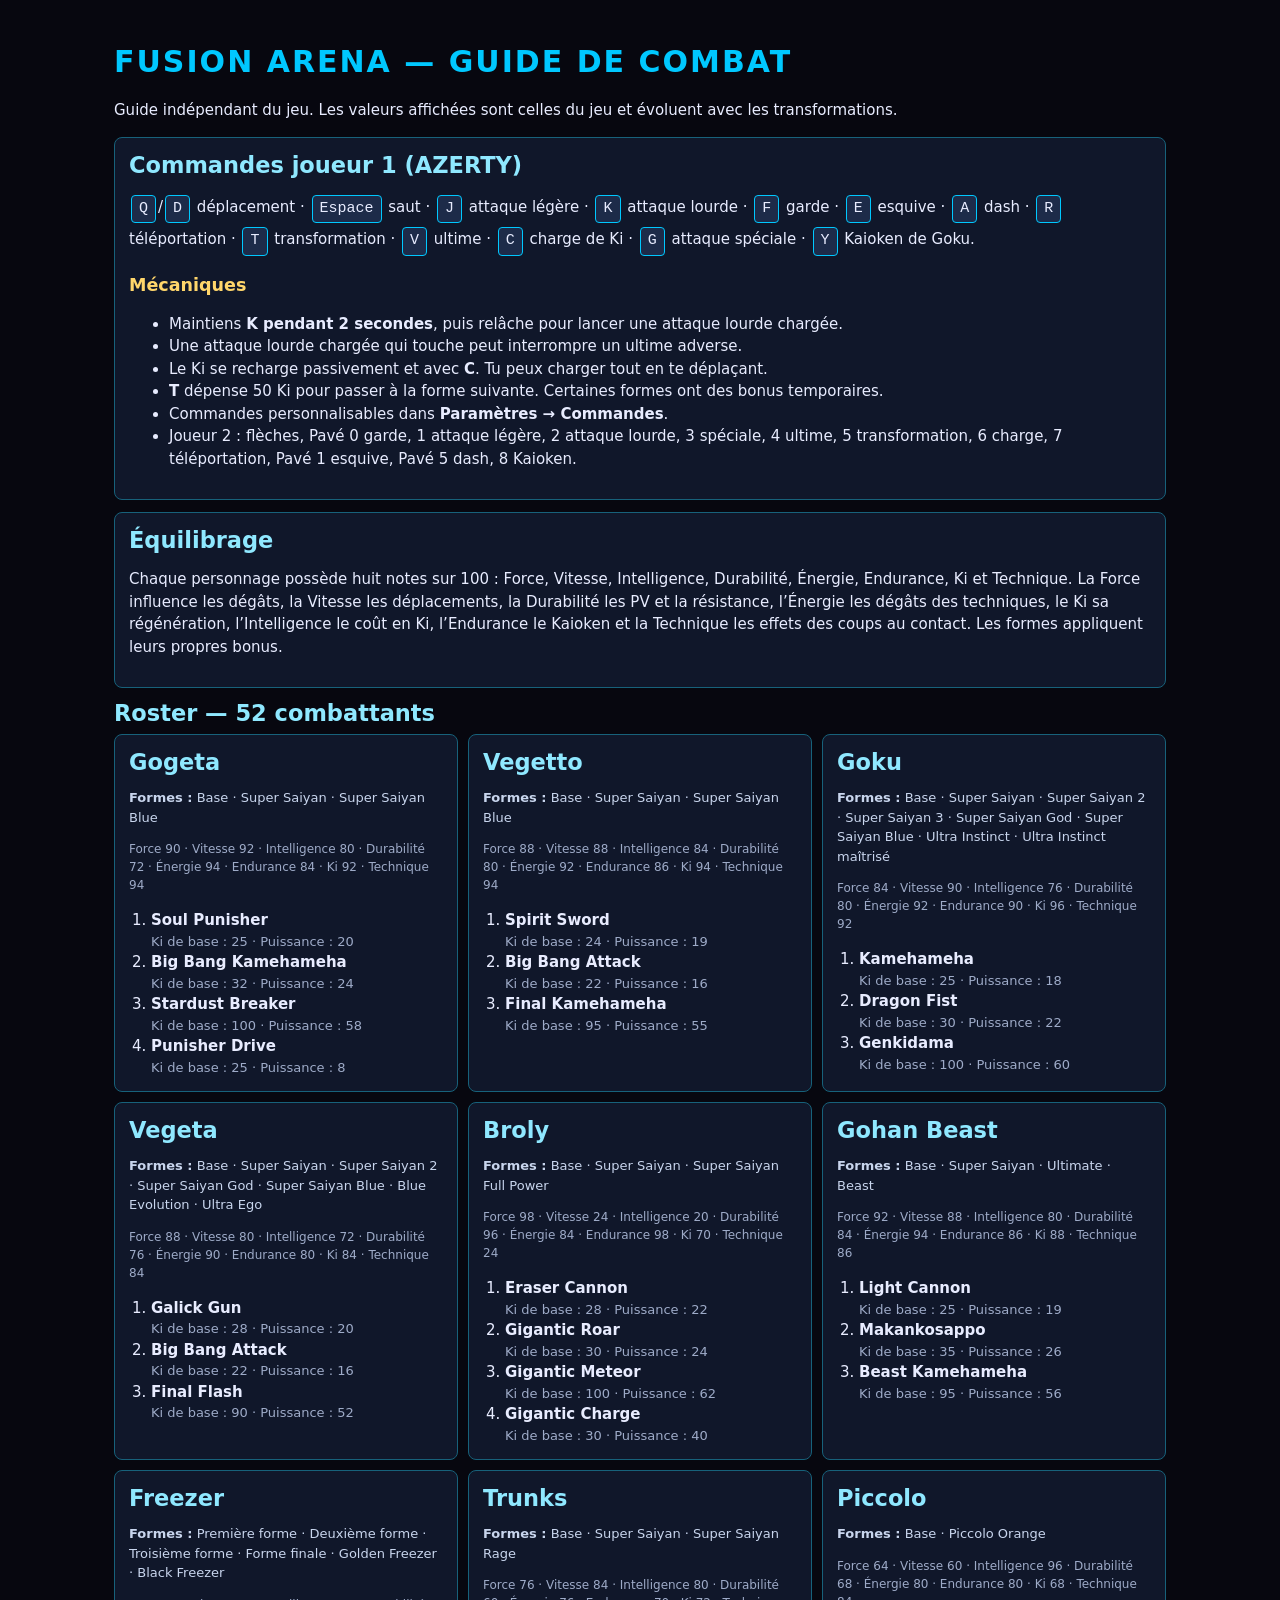
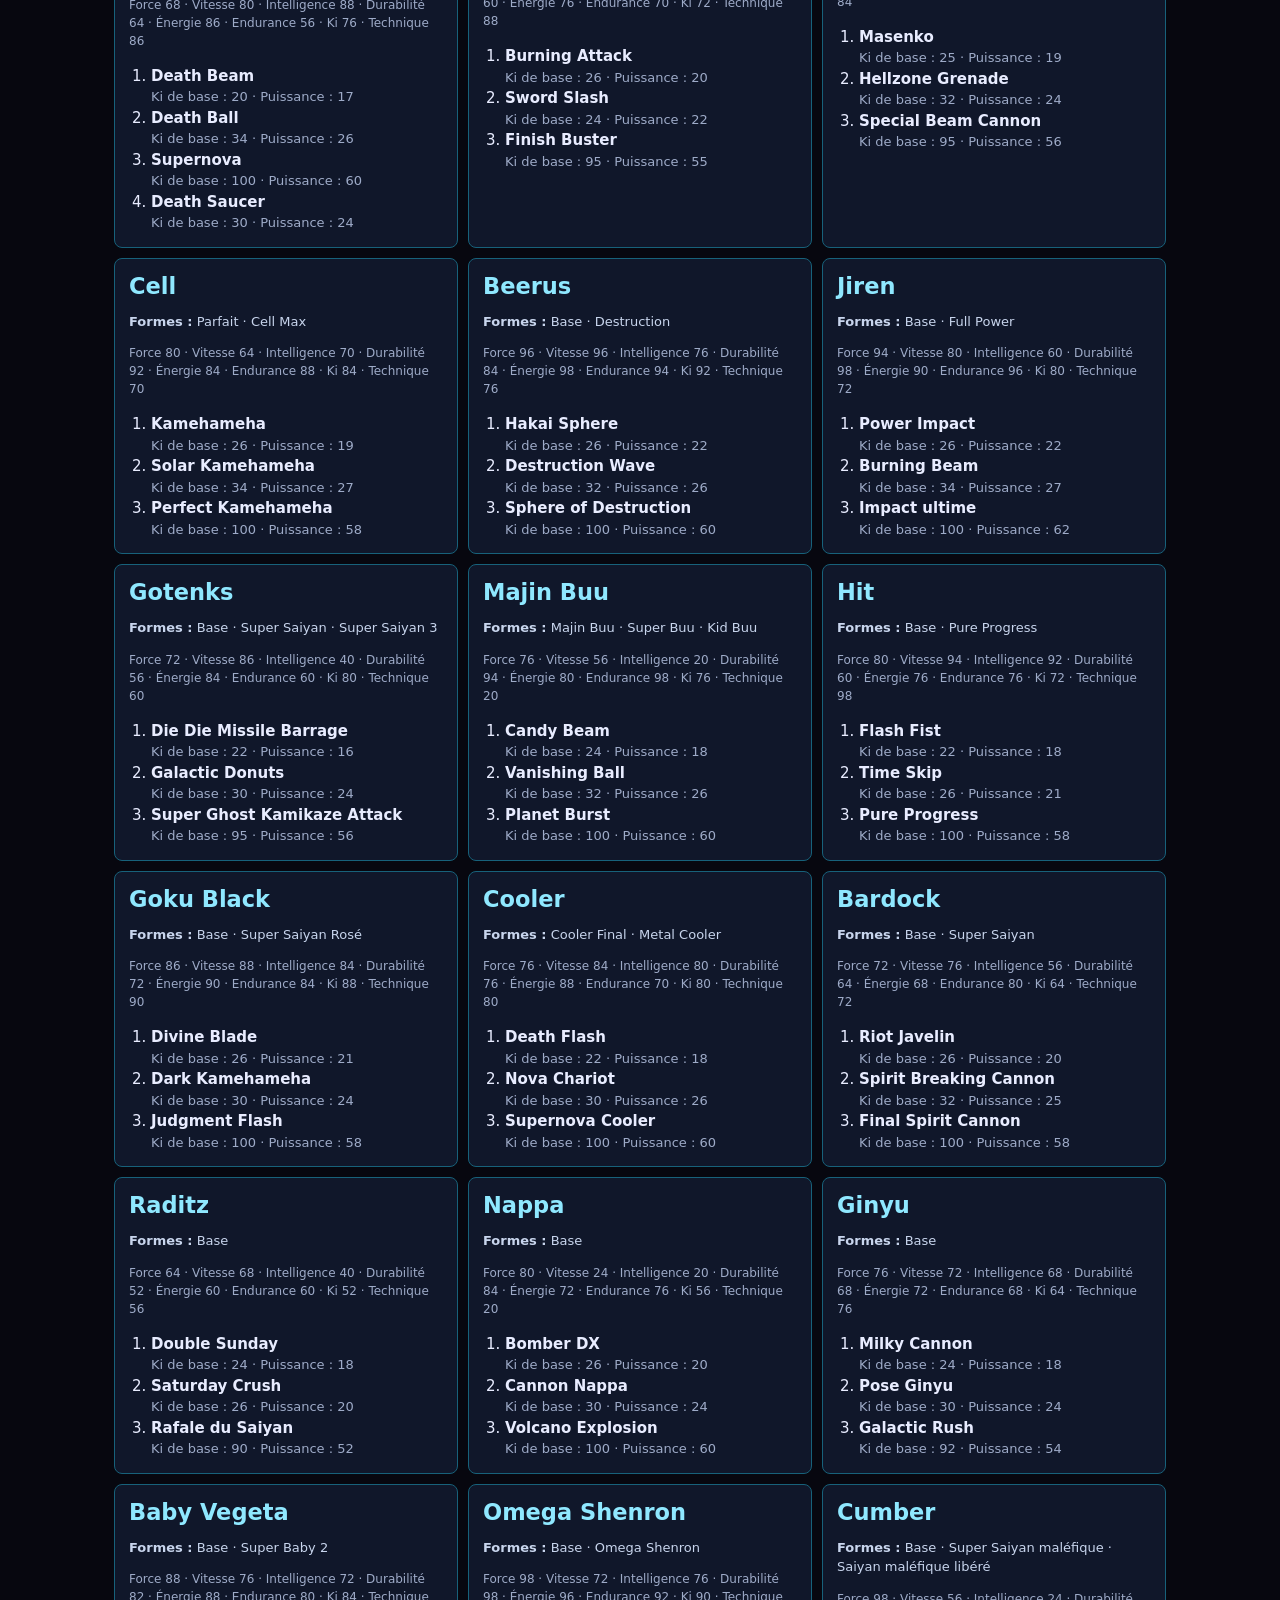
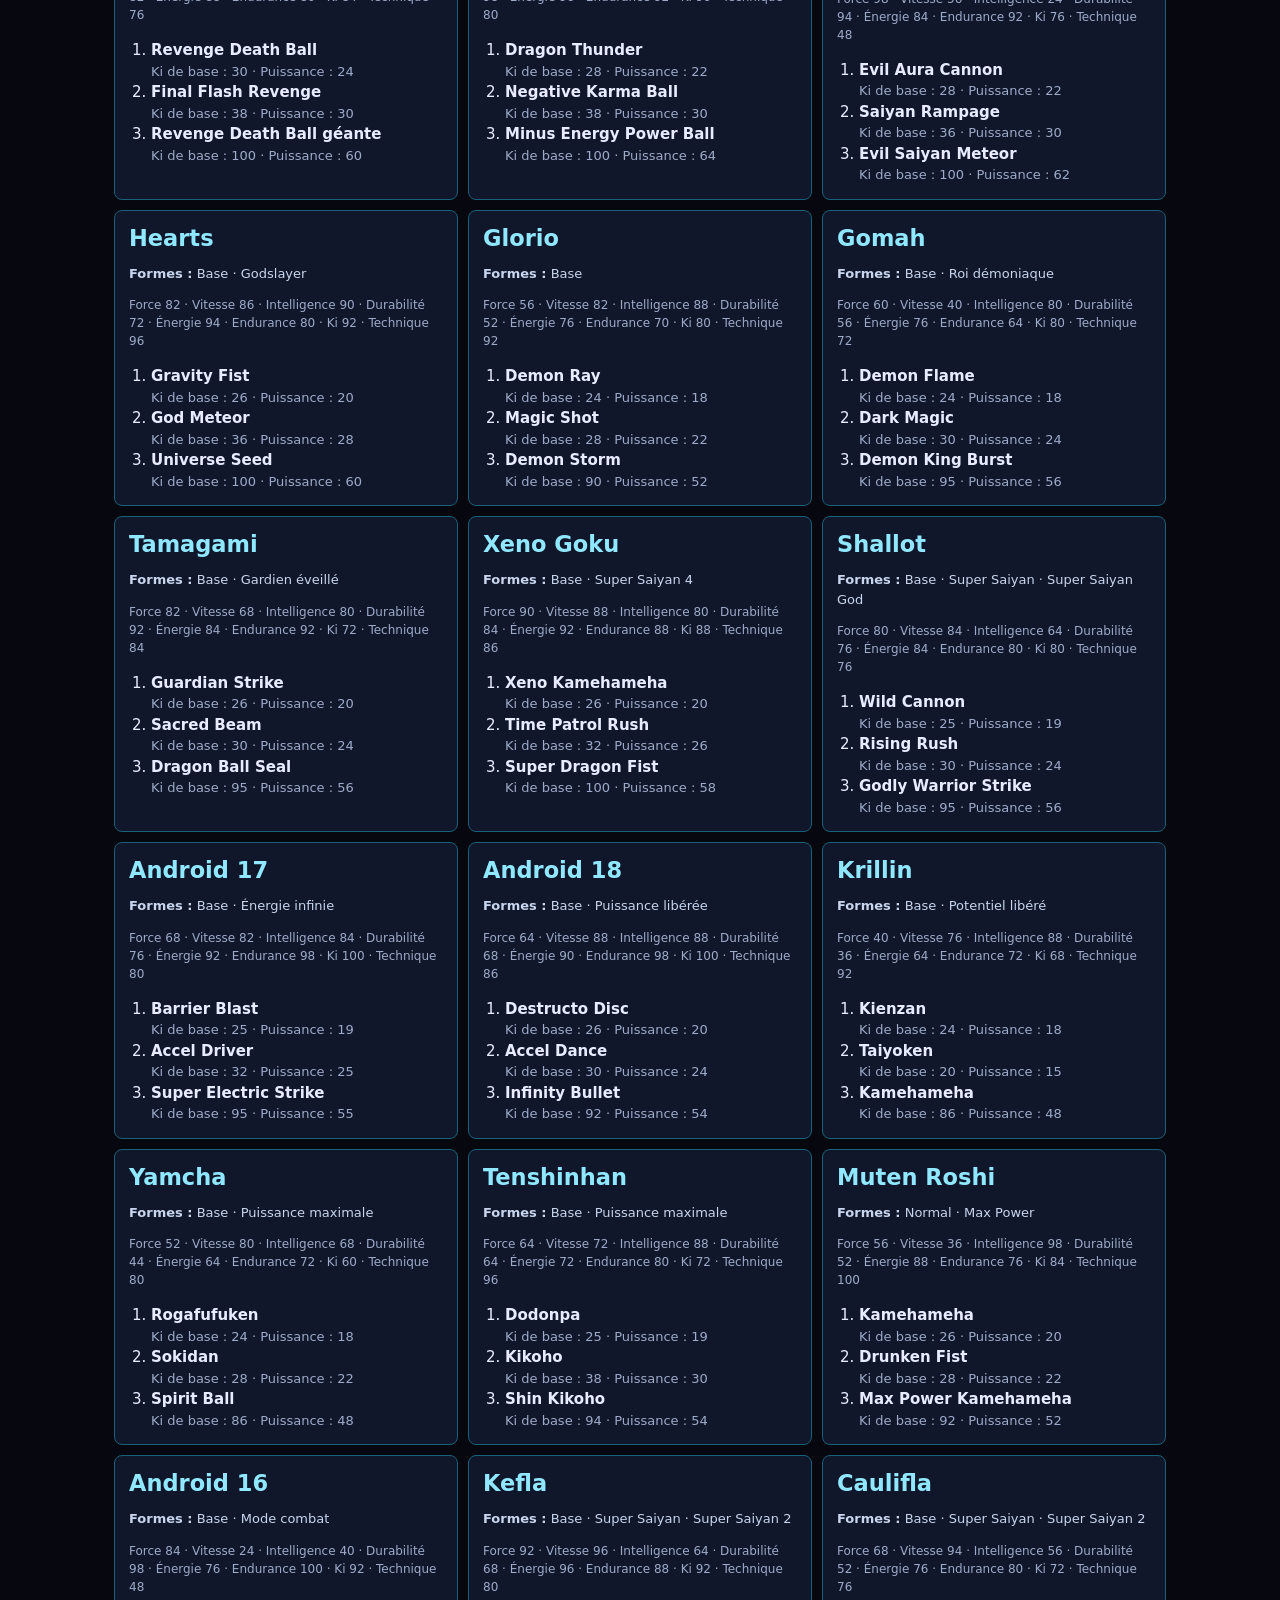
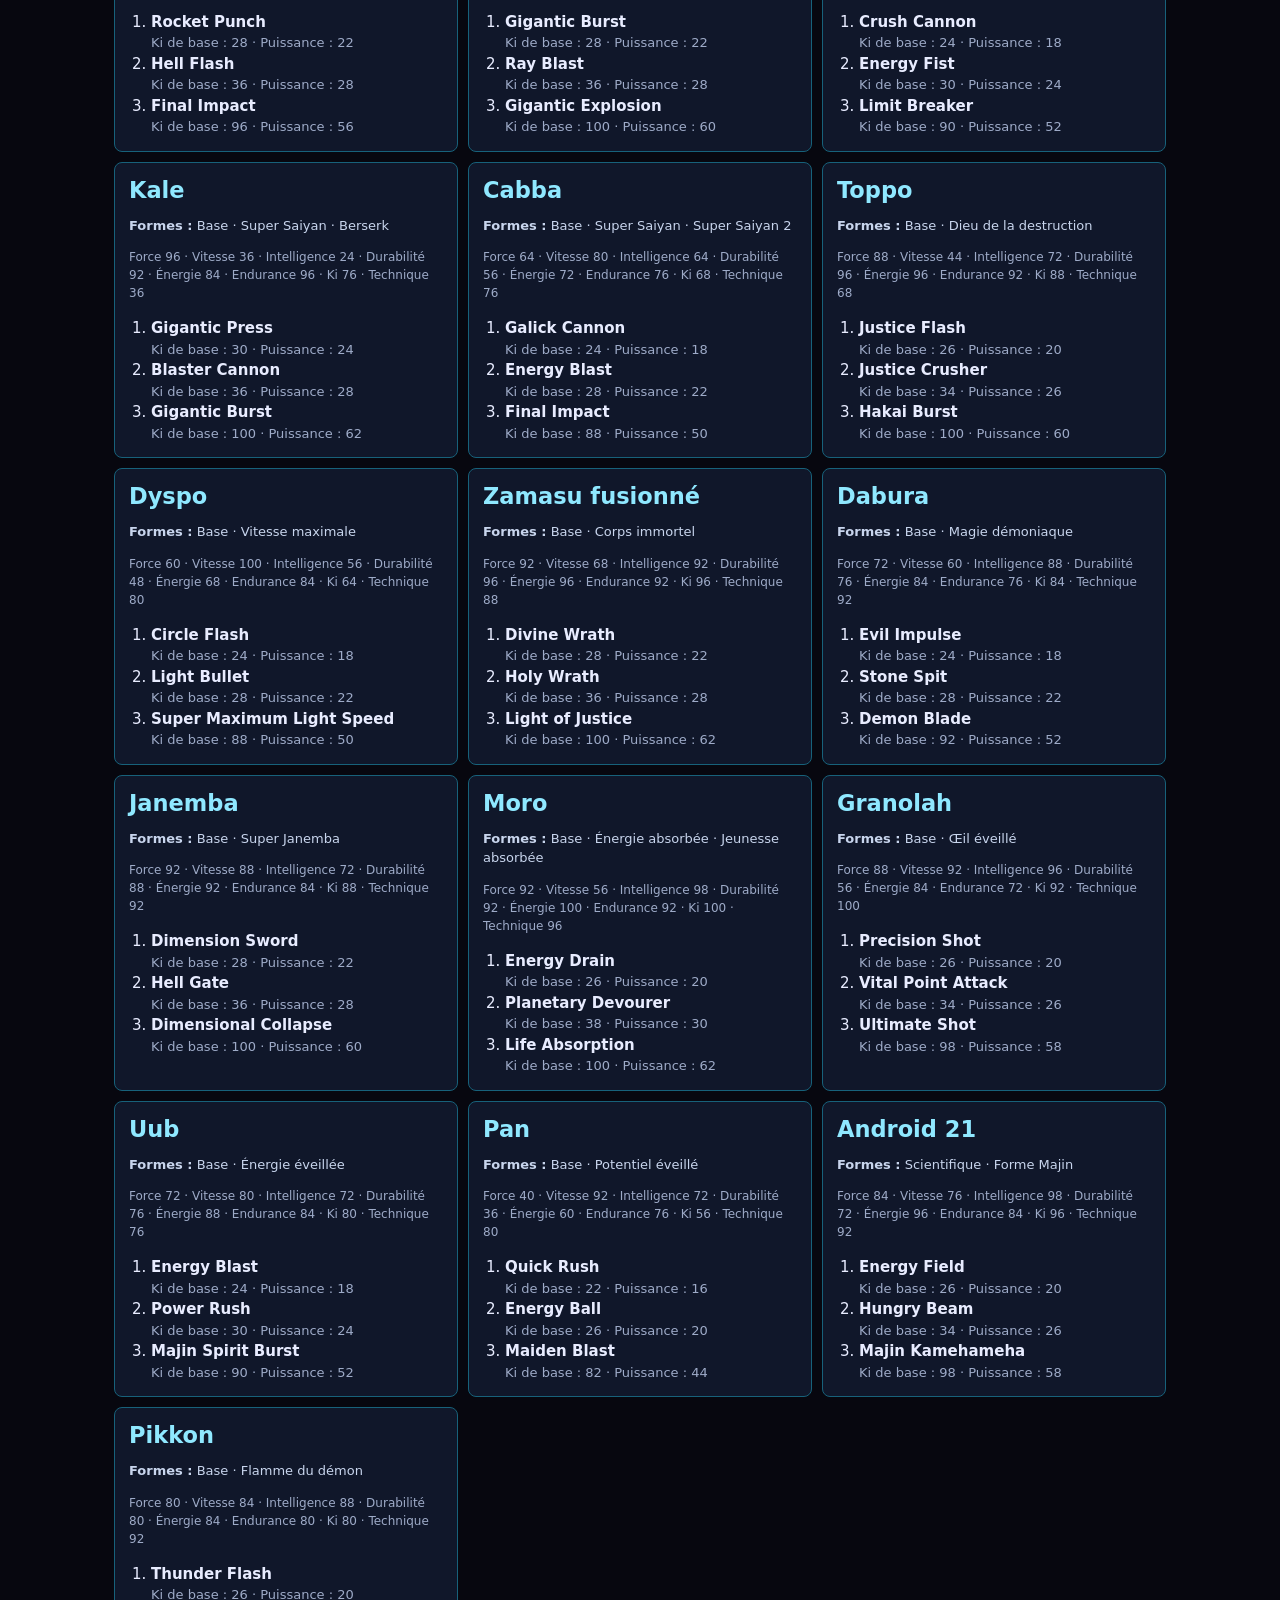
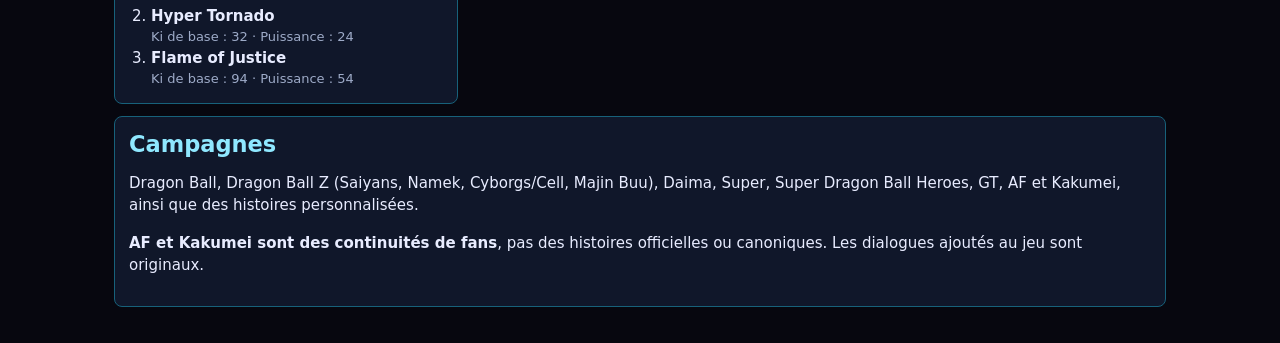
==== guide.html @ 97d4c200 "Add files via upload" ====
<!doctype html><html lang="fr"><head><meta charset="utf-8"><meta name="viewport" content="width=device-width,initial-scale=1"><title>Fusion Arena — Guide</title><style>*{box-sizing:border-box}body{margin:0;background:#07070f;color:#e8ecff;font:15px system-ui,sans-serif}main{max-width:1100px;margin:auto;padding:24px}h1{color:#00c8ff;letter-spacing:2px}h2{color:#8fe8ff;margin:0 0 8px}h3{color:#ffd66b}p,li{line-height:1.5}section,.card,article{border:1px solid #17617a;background:#10172a;border-radius:8px;padding:14px;margin:12px 0}.grid{display:grid;grid-template-columns:repeat(auto-fit,minmax(260px,1fr));gap:10px}article{margin:0}article ol{padding-left:22px;margin-bottom:0}article li span{display:block;color:#9eabc8;font-size:13px}.forms{color:#c8d5ed;font-size:13px}kbd{display:inline-block;background:#1d2b49;border:1px solid #00c8ff;border-radius:4px;padding:2px 7px;margin:2px}small{color:#9eabc8}.stats{font-size:12px;color:#9eabc8;margin:8px 0}</style></head><body><main><h1>FUSION ARENA — GUIDE DE COMBAT</h1><p>Guide indépendant du jeu. Les valeurs affichées sont celles du jeu et évoluent avec les transformations.</p><section><h2>Commandes joueur 1 (AZERTY)</h2><p><kbd>Q</kbd>/<kbd>D</kbd> déplacement · <kbd>Espace</kbd> saut · <kbd>J</kbd> attaque légère · <kbd>K</kbd> attaque lourde · <kbd>F</kbd> garde · <kbd>E</kbd> esquive · <kbd>A</kbd> dash · <kbd>R</kbd> téléportation · <kbd>T</kbd> transformation · <kbd>V</kbd> ultime · <kbd>C</kbd> charge de Ki · <kbd>G</kbd> attaque spéciale · <kbd>Y</kbd> Kaioken de Goku.</p><h3>Mécaniques</h3><ul><li>Maintiens <b>K pendant 2 secondes</b>, puis relâche pour lancer une attaque lourde chargée.</li><li>Une attaque lourde chargée qui touche peut interrompre un ultime adverse.</li><li>Le Ki se recharge passivement et avec <b>C</b>. Tu peux charger tout en te déplaçant.</li><li><b>T</b> dépense 50 Ki pour passer à la forme suivante. Certaines formes ont des bonus temporaires.</li><li>Commandes personnalisables dans <b>Paramètres → Commandes</b>.</li><li>Joueur 2 : flèches, Pavé 0 garde, 1 attaque légère, 2 attaque lourde, 3 spéciale, 4 ultime, 5 transformation, 6 charge, 7 téléportation, Pavé 1 esquive, Pavé 5 dash, 8 Kaioken.</li></ul></section><section><h2>Équilibrage</h2><p>Chaque personnage possède huit notes sur 100 : Force, Vitesse, Intelligence, Durabilité, Énergie, Endurance, Ki et Technique. La Force influence les dégâts, la Vitesse les déplacements, la Durabilité les PV et la résistance, l’Énergie les dégâts des techniques, le Ki sa régénération, l’Intelligence le coût en Ki, l’Endurance le Kaioken et la Technique les effets des coups au contact. Les formes appliquent leurs propres bonus.</p></section><h2>Roster — 52 combattants</h2><div class="grid"><article><h2>Gogeta</h2><p class='forms'><b>Formes :</b> Base · Super Saiyan · Super Saiyan Blue</p><p class='stats'>Force 90 · Vitesse 92 · Intelligence 80 · Durabilité 72 · Énergie 94 · Endurance 84 · Ki 92 · Technique 94</p><ol><li><b>Soul Punisher</b><span>Ki de base : 25 · Puissance : 20</span></li><li><b>Big Bang Kamehameha</b><span>Ki de base : 32 · Puissance : 24</span></li><li><b>Stardust Breaker</b><span>Ki de base : 100 · Puissance : 58</span></li><li><b>Punisher Drive</b><span>Ki de base : 25 · Puissance : 8</span></li></ol></article><article><h2>Vegetto</h2><p class='forms'><b>Formes :</b> Base · Super Saiyan · Super Saiyan Blue</p><p class='stats'>Force 88 · Vitesse 88 · Intelligence 84 · Durabilité 80 · Énergie 92 · Endurance 86 · Ki 94 · Technique 94</p><ol><li><b>Spirit Sword</b><span>Ki de base : 24 · Puissance : 19</span></li><li><b>Big Bang Attack</b><span>Ki de base : 22 · Puissance : 16</span></li><li><b>Final Kamehameha</b><span>Ki de base : 95 · Puissance : 55</span></li></ol></article><article><h2>Goku</h2><p class='forms'><b>Formes :</b> Base · Super Saiyan · Super Saiyan 2 · Super Saiyan 3 · Super Saiyan God · Super Saiyan Blue · Ultra Instinct · Ultra Instinct maîtrisé</p><p class='stats'>Force 84 · Vitesse 90 · Intelligence 76 · Durabilité 80 · Énergie 92 · Endurance 90 · Ki 96 · Technique 92</p><ol><li><b>Kamehameha</b><span>Ki de base : 25 · Puissance : 18</span></li><li><b>Dragon Fist</b><span>Ki de base : 30 · Puissance : 22</span></li><li><b>Genkidama</b><span>Ki de base : 100 · Puissance : 60</span></li></ol></article><article><h2>Vegeta</h2><p class='forms'><b>Formes :</b> Base · Super Saiyan · Super Saiyan 2 · Super Saiyan God · Super Saiyan Blue · Blue Evolution · Ultra Ego</p><p class='stats'>Force 88 · Vitesse 80 · Intelligence 72 · Durabilité 76 · Énergie 90 · Endurance 80 · Ki 84 · Technique 84</p><ol><li><b>Galick Gun</b><span>Ki de base : 28 · Puissance : 20</span></li><li><b>Big Bang Attack</b><span>Ki de base : 22 · Puissance : 16</span></li><li><b>Final Flash</b><span>Ki de base : 90 · Puissance : 52</span></li></ol></article><article><h2>Broly</h2><p class='forms'><b>Formes :</b> Base · Super Saiyan · Super Saiyan Full Power</p><p class='stats'>Force 98 · Vitesse 24 · Intelligence 20 · Durabilité 96 · Énergie 84 · Endurance 98 · Ki 70 · Technique 24</p><ol><li><b>Eraser Cannon</b><span>Ki de base : 28 · Puissance : 22</span></li><li><b>Gigantic Roar</b><span>Ki de base : 30 · Puissance : 24</span></li><li><b>Gigantic Meteor</b><span>Ki de base : 100 · Puissance : 62</span></li><li><b>Gigantic Charge</b><span>Ki de base : 30 · Puissance : 40</span></li></ol></article><article><h2>Gohan Beast</h2><p class='forms'><b>Formes :</b> Base · Super Saiyan · Ultimate · Beast</p><p class='stats'>Force 92 · Vitesse 88 · Intelligence 80 · Durabilité 84 · Énergie 94 · Endurance 86 · Ki 88 · Technique 86</p><ol><li><b>Light Cannon</b><span>Ki de base : 25 · Puissance : 19</span></li><li><b>Makankosappo</b><span>Ki de base : 35 · Puissance : 26</span></li><li><b>Beast Kamehameha</b><span>Ki de base : 95 · Puissance : 56</span></li></ol></article><article><h2>Freezer</h2><p class='forms'><b>Formes :</b> Première forme · Deuxième forme · Troisième forme · Forme finale · Golden Freezer · Black Freezer</p><p class='stats'>Force 68 · Vitesse 80 · Intelligence 88 · Durabilité 64 · Énergie 86 · Endurance 56 · Ki 76 · Technique 86</p><ol><li><b>Death Beam</b><span>Ki de base : 20 · Puissance : 17</span></li><li><b>Death Ball</b><span>Ki de base : 34 · Puissance : 26</span></li><li><b>Supernova</b><span>Ki de base : 100 · Puissance : 60</span></li><li><b>Death Saucer</b><span>Ki de base : 30 · Puissance : 24</span></li></ol></article><article><h2>Trunks</h2><p class='forms'><b>Formes :</b> Base · Super Saiyan · Super Saiyan Rage</p><p class='stats'>Force 76 · Vitesse 84 · Intelligence 80 · Durabilité 60 · Énergie 76 · Endurance 70 · Ki 72 · Technique 88</p><ol><li><b>Burning Attack</b><span>Ki de base : 26 · Puissance : 20</span></li><li><b>Sword Slash</b><span>Ki de base : 24 · Puissance : 22</span></li><li><b>Finish Buster</b><span>Ki de base : 95 · Puissance : 55</span></li></ol></article><article><h2>Piccolo</h2><p class='forms'><b>Formes :</b> Base · Piccolo Orange</p><p class='stats'>Force 64 · Vitesse 60 · Intelligence 96 · Durabilité 68 · Énergie 80 · Endurance 80 · Ki 68 · Technique 84</p><ol><li><b>Masenko</b><span>Ki de base : 25 · Puissance : 19</span></li><li><b>Hellzone Grenade</b><span>Ki de base : 32 · Puissance : 24</span></li><li><b>Special Beam Cannon</b><span>Ki de base : 95 · Puissance : 56</span></li></ol></article><article><h2>Cell</h2><p class='forms'><b>Formes :</b> Parfait · Cell Max</p><p class='stats'>Force 80 · Vitesse 64 · Intelligence 70 · Durabilité 92 · Énergie 84 · Endurance 88 · Ki 84 · Technique 70</p><ol><li><b>Kamehameha</b><span>Ki de base : 26 · Puissance : 19</span></li><li><b>Solar Kamehameha</b><span>Ki de base : 34 · Puissance : 27</span></li><li><b>Perfect Kamehameha</b><span>Ki de base : 100 · Puissance : 58</span></li></ol></article><article><h2>Beerus</h2><p class='forms'><b>Formes :</b> Base · Destruction</p><p class='stats'>Force 96 · Vitesse 96 · Intelligence 76 · Durabilité 84 · Énergie 98 · Endurance 94 · Ki 92 · Technique 76</p><ol><li><b>Hakai Sphere</b><span>Ki de base : 26 · Puissance : 22</span></li><li><b>Destruction Wave</b><span>Ki de base : 32 · Puissance : 26</span></li><li><b>Sphere of Destruction</b><span>Ki de base : 100 · Puissance : 60</span></li></ol></article><article><h2>Jiren</h2><p class='forms'><b>Formes :</b> Base · Full Power</p><p class='stats'>Force 94 · Vitesse 80 · Intelligence 60 · Durabilité 98 · Énergie 90 · Endurance 96 · Ki 80 · Technique 72</p><ol><li><b>Power Impact</b><span>Ki de base : 26 · Puissance : 22</span></li><li><b>Burning Beam</b><span>Ki de base : 34 · Puissance : 27</span></li><li><b>Impact ultime</b><span>Ki de base : 100 · Puissance : 62</span></li></ol></article><article><h2>Gotenks</h2><p class='forms'><b>Formes :</b> Base · Super Saiyan · Super Saiyan 3</p><p class='stats'>Force 72 · Vitesse 86 · Intelligence 40 · Durabilité 56 · Énergie 84 · Endurance 60 · Ki 80 · Technique 60</p><ol><li><b>Die Die Missile Barrage</b><span>Ki de base : 22 · Puissance : 16</span></li><li><b>Galactic Donuts</b><span>Ki de base : 30 · Puissance : 24</span></li><li><b>Super Ghost Kamikaze Attack</b><span>Ki de base : 95 · Puissance : 56</span></li></ol></article><article><h2>Majin Buu</h2><p class='forms'><b>Formes :</b> Majin Buu · Super Buu · Kid Buu</p><p class='stats'>Force 76 · Vitesse 56 · Intelligence 20 · Durabilité 94 · Énergie 80 · Endurance 98 · Ki 76 · Technique 20</p><ol><li><b>Candy Beam</b><span>Ki de base : 24 · Puissance : 18</span></li><li><b>Vanishing Ball</b><span>Ki de base : 32 · Puissance : 26</span></li><li><b>Planet Burst</b><span>Ki de base : 100 · Puissance : 60</span></li></ol></article><article><h2>Hit</h2><p class='forms'><b>Formes :</b> Base · Pure Progress</p><p class='stats'>Force 80 · Vitesse 94 · Intelligence 92 · Durabilité 60 · Énergie 76 · Endurance 76 · Ki 72 · Technique 98</p><ol><li><b>Flash Fist</b><span>Ki de base : 22 · Puissance : 18</span></li><li><b>Time Skip</b><span>Ki de base : 26 · Puissance : 21</span></li><li><b>Pure Progress</b><span>Ki de base : 100 · Puissance : 58</span></li></ol></article><article><h2>Goku Black</h2><p class='forms'><b>Formes :</b> Base · Super Saiyan Rosé</p><p class='stats'>Force 86 · Vitesse 88 · Intelligence 84 · Durabilité 72 · Énergie 90 · Endurance 84 · Ki 88 · Technique 90</p><ol><li><b>Divine Blade</b><span>Ki de base : 26 · Puissance : 21</span></li><li><b>Dark Kamehameha</b><span>Ki de base : 30 · Puissance : 24</span></li><li><b>Judgment Flash</b><span>Ki de base : 100 · Puissance : 58</span></li></ol></article><article><h2>Cooler</h2><p class='forms'><b>Formes :</b> Cooler Final · Metal Cooler</p><p class='stats'>Force 76 · Vitesse 84 · Intelligence 80 · Durabilité 76 · Énergie 88 · Endurance 70 · Ki 80 · Technique 80</p><ol><li><b>Death Flash</b><span>Ki de base : 22 · Puissance : 18</span></li><li><b>Nova Chariot</b><span>Ki de base : 30 · Puissance : 26</span></li><li><b>Supernova Cooler</b><span>Ki de base : 100 · Puissance : 60</span></li></ol></article><article><h2>Bardock</h2><p class='forms'><b>Formes :</b> Base · Super Saiyan</p><p class='stats'>Force 72 · Vitesse 76 · Intelligence 56 · Durabilité 64 · Énergie 68 · Endurance 80 · Ki 64 · Technique 72</p><ol><li><b>Riot Javelin</b><span>Ki de base : 26 · Puissance : 20</span></li><li><b>Spirit Breaking Cannon</b><span>Ki de base : 32 · Puissance : 25</span></li><li><b>Final Spirit Cannon</b><span>Ki de base : 100 · Puissance : 58</span></li></ol></article><article><h2>Raditz</h2><p class='forms'><b>Formes :</b> Base</p><p class='stats'>Force 64 · Vitesse 68 · Intelligence 40 · Durabilité 52 · Énergie 60 · Endurance 60 · Ki 52 · Technique 56</p><ol><li><b>Double Sunday</b><span>Ki de base : 24 · Puissance : 18</span></li><li><b>Saturday Crush</b><span>Ki de base : 26 · Puissance : 20</span></li><li><b>Rafale du Saiyan</b><span>Ki de base : 90 · Puissance : 52</span></li></ol></article><article><h2>Nappa</h2><p class='forms'><b>Formes :</b> Base</p><p class='stats'>Force 80 · Vitesse 24 · Intelligence 20 · Durabilité 84 · Énergie 72 · Endurance 76 · Ki 56 · Technique 20</p><ol><li><b>Bomber DX</b><span>Ki de base : 26 · Puissance : 20</span></li><li><b>Cannon Nappa</b><span>Ki de base : 30 · Puissance : 24</span></li><li><b>Volcano Explosion</b><span>Ki de base : 100 · Puissance : 60</span></li></ol></article><article><h2>Ginyu</h2><p class='forms'><b>Formes :</b> Base</p><p class='stats'>Force 76 · Vitesse 72 · Intelligence 68 · Durabilité 68 · Énergie 72 · Endurance 68 · Ki 64 · Technique 76</p><ol><li><b>Milky Cannon</b><span>Ki de base : 24 · Puissance : 18</span></li><li><b>Pose Ginyu</b><span>Ki de base : 30 · Puissance : 24</span></li><li><b>Galactic Rush</b><span>Ki de base : 92 · Puissance : 54</span></li></ol></article><article><h2>Baby Vegeta</h2><p class='forms'><b>Formes :</b> Base · Super Baby 2</p><p class='stats'>Force 88 · Vitesse 76 · Intelligence 72 · Durabilité 82 · Énergie 88 · Endurance 80 · Ki 84 · Technique 76</p><ol><li><b>Revenge Death Ball</b><span>Ki de base : 30 · Puissance : 24</span></li><li><b>Final Flash Revenge</b><span>Ki de base : 38 · Puissance : 30</span></li><li><b>Revenge Death Ball géante</b><span>Ki de base : 100 · Puissance : 60</span></li></ol></article><article><h2>Omega Shenron</h2><p class='forms'><b>Formes :</b> Base · Omega Shenron</p><p class='stats'>Force 98 · Vitesse 72 · Intelligence 76 · Durabilité 98 · Énergie 96 · Endurance 92 · Ki 90 · Technique 80</p><ol><li><b>Dragon Thunder</b><span>Ki de base : 28 · Puissance : 22</span></li><li><b>Negative Karma Ball</b><span>Ki de base : 38 · Puissance : 30</span></li><li><b>Minus Energy Power Ball</b><span>Ki de base : 100 · Puissance : 64</span></li></ol></article><article><h2>Cumber</h2><p class='forms'><b>Formes :</b> Base · Super Saiyan maléfique · Saiyan maléfique libéré</p><p class='stats'>Force 98 · Vitesse 56 · Intelligence 24 · Durabilité 94 · Énergie 84 · Endurance 92 · Ki 76 · Technique 48</p><ol><li><b>Evil Aura Cannon</b><span>Ki de base : 28 · Puissance : 22</span></li><li><b>Saiyan Rampage</b><span>Ki de base : 36 · Puissance : 30</span></li><li><b>Evil Saiyan Meteor</b><span>Ki de base : 100 · Puissance : 62</span></li></ol></article><article><h2>Hearts</h2><p class='forms'><b>Formes :</b> Base · Godslayer</p><p class='stats'>Force 82 · Vitesse 86 · Intelligence 90 · Durabilité 72 · Énergie 94 · Endurance 80 · Ki 92 · Technique 96</p><ol><li><b>Gravity Fist</b><span>Ki de base : 26 · Puissance : 20</span></li><li><b>God Meteor</b><span>Ki de base : 36 · Puissance : 28</span></li><li><b>Universe Seed</b><span>Ki de base : 100 · Puissance : 60</span></li></ol></article><article><h2>Glorio</h2><p class='forms'><b>Formes :</b> Base</p><p class='stats'>Force 56 · Vitesse 82 · Intelligence 88 · Durabilité 52 · Énergie 76 · Endurance 70 · Ki 80 · Technique 92</p><ol><li><b>Demon Ray</b><span>Ki de base : 24 · Puissance : 18</span></li><li><b>Magic Shot</b><span>Ki de base : 28 · Puissance : 22</span></li><li><b>Demon Storm</b><span>Ki de base : 90 · Puissance : 52</span></li></ol></article><article><h2>Gomah</h2><p class='forms'><b>Formes :</b> Base · Roi démoniaque</p><p class='stats'>Force 60 · Vitesse 40 · Intelligence 80 · Durabilité 56 · Énergie 76 · Endurance 64 · Ki 80 · Technique 72</p><ol><li><b>Demon Flame</b><span>Ki de base : 24 · Puissance : 18</span></li><li><b>Dark Magic</b><span>Ki de base : 30 · Puissance : 24</span></li><li><b>Demon King Burst</b><span>Ki de base : 95 · Puissance : 56</span></li></ol></article><article><h2>Tamagami</h2><p class='forms'><b>Formes :</b> Base · Gardien éveillé</p><p class='stats'>Force 82 · Vitesse 68 · Intelligence 80 · Durabilité 92 · Énergie 84 · Endurance 92 · Ki 72 · Technique 84</p><ol><li><b>Guardian Strike</b><span>Ki de base : 26 · Puissance : 20</span></li><li><b>Sacred Beam</b><span>Ki de base : 30 · Puissance : 24</span></li><li><b>Dragon Ball Seal</b><span>Ki de base : 95 · Puissance : 56</span></li></ol></article><article><h2>Xeno Goku</h2><p class='forms'><b>Formes :</b> Base · Super Saiyan 4</p><p class='stats'>Force 90 · Vitesse 88 · Intelligence 80 · Durabilité 84 · Énergie 92 · Endurance 88 · Ki 88 · Technique 86</p><ol><li><b>Xeno Kamehameha</b><span>Ki de base : 26 · Puissance : 20</span></li><li><b>Time Patrol Rush</b><span>Ki de base : 32 · Puissance : 26</span></li><li><b>Super Dragon Fist</b><span>Ki de base : 100 · Puissance : 58</span></li></ol></article><article><h2>Shallot</h2><p class='forms'><b>Formes :</b> Base · Super Saiyan · Super Saiyan God</p><p class='stats'>Force 80 · Vitesse 84 · Intelligence 64 · Durabilité 76 · Énergie 84 · Endurance 80 · Ki 80 · Technique 76</p><ol><li><b>Wild Cannon</b><span>Ki de base : 25 · Puissance : 19</span></li><li><b>Rising Rush</b><span>Ki de base : 30 · Puissance : 24</span></li><li><b>Godly Warrior Strike</b><span>Ki de base : 95 · Puissance : 56</span></li></ol></article><article><h2>Android 17</h2><p class='forms'><b>Formes :</b> Base · Énergie infinie</p><p class='stats'>Force 68 · Vitesse 82 · Intelligence 84 · Durabilité 76 · Énergie 92 · Endurance 98 · Ki 100 · Technique 80</p><ol><li><b>Barrier Blast</b><span>Ki de base : 25 · Puissance : 19</span></li><li><b>Accel Driver</b><span>Ki de base : 32 · Puissance : 25</span></li><li><b>Super Electric Strike</b><span>Ki de base : 95 · Puissance : 55</span></li></ol></article><article><h2>Android 18</h2><p class='forms'><b>Formes :</b> Base · Puissance libérée</p><p class='stats'>Force 64 · Vitesse 88 · Intelligence 88 · Durabilité 68 · Énergie 90 · Endurance 98 · Ki 100 · Technique 86</p><ol><li><b>Destructo Disc</b><span>Ki de base : 26 · Puissance : 20</span></li><li><b>Accel Dance</b><span>Ki de base : 30 · Puissance : 24</span></li><li><b>Infinity Bullet</b><span>Ki de base : 92 · Puissance : 54</span></li></ol></article><article><h2>Krillin</h2><p class='forms'><b>Formes :</b> Base · Potentiel libéré</p><p class='stats'>Force 40 · Vitesse 76 · Intelligence 88 · Durabilité 36 · Énergie 64 · Endurance 72 · Ki 68 · Technique 92</p><ol><li><b>Kienzan</b><span>Ki de base : 24 · Puissance : 18</span></li><li><b>Taiyoken</b><span>Ki de base : 20 · Puissance : 15</span></li><li><b>Kamehameha</b><span>Ki de base : 86 · Puissance : 48</span></li></ol></article><article><h2>Yamcha</h2><p class='forms'><b>Formes :</b> Base · Puissance maximale</p><p class='stats'>Force 52 · Vitesse 80 · Intelligence 68 · Durabilité 44 · Énergie 64 · Endurance 72 · Ki 60 · Technique 80</p><ol><li><b>Rogafufuken</b><span>Ki de base : 24 · Puissance : 18</span></li><li><b>Sokidan</b><span>Ki de base : 28 · Puissance : 22</span></li><li><b>Spirit Ball</b><span>Ki de base : 86 · Puissance : 48</span></li></ol></article><article><h2>Tenshinhan</h2><p class='forms'><b>Formes :</b> Base · Puissance maximale</p><p class='stats'>Force 64 · Vitesse 72 · Intelligence 88 · Durabilité 64 · Énergie 72 · Endurance 80 · Ki 72 · Technique 96</p><ol><li><b>Dodonpa</b><span>Ki de base : 25 · Puissance : 19</span></li><li><b>Kikoho</b><span>Ki de base : 38 · Puissance : 30</span></li><li><b>Shin Kikoho</b><span>Ki de base : 94 · Puissance : 54</span></li></ol></article><article><h2>Muten Roshi</h2><p class='forms'><b>Formes :</b> Normal · Max Power</p><p class='stats'>Force 56 · Vitesse 36 · Intelligence 98 · Durabilité 52 · Énergie 88 · Endurance 76 · Ki 84 · Technique 100</p><ol><li><b>Kamehameha</b><span>Ki de base : 26 · Puissance : 20</span></li><li><b>Drunken Fist</b><span>Ki de base : 28 · Puissance : 22</span></li><li><b>Max Power Kamehameha</b><span>Ki de base : 92 · Puissance : 52</span></li></ol></article><article><h2>Android 16</h2><p class='forms'><b>Formes :</b> Base · Mode combat</p><p class='stats'>Force 84 · Vitesse 24 · Intelligence 40 · Durabilité 98 · Énergie 76 · Endurance 100 · Ki 92 · Technique 48</p><ol><li><b>Rocket Punch</b><span>Ki de base : 28 · Puissance : 22</span></li><li><b>Hell Flash</b><span>Ki de base : 36 · Puissance : 28</span></li><li><b>Final Impact</b><span>Ki de base : 96 · Puissance : 56</span></li></ol></article><article><h2>Kefla</h2><p class='forms'><b>Formes :</b> Base · Super Saiyan · Super Saiyan 2</p><p class='stats'>Force 92 · Vitesse 96 · Intelligence 64 · Durabilité 68 · Énergie 96 · Endurance 88 · Ki 92 · Technique 80</p><ol><li><b>Gigantic Burst</b><span>Ki de base : 28 · Puissance : 22</span></li><li><b>Ray Blast</b><span>Ki de base : 36 · Puissance : 28</span></li><li><b>Gigantic Explosion</b><span>Ki de base : 100 · Puissance : 60</span></li></ol></article><article><h2>Caulifla</h2><p class='forms'><b>Formes :</b> Base · Super Saiyan · Super Saiyan 2</p><p class='stats'>Force 68 · Vitesse 94 · Intelligence 56 · Durabilité 52 · Énergie 76 · Endurance 80 · Ki 72 · Technique 76</p><ol><li><b>Crush Cannon</b><span>Ki de base : 24 · Puissance : 18</span></li><li><b>Energy Fist</b><span>Ki de base : 30 · Puissance : 24</span></li><li><b>Limit Breaker</b><span>Ki de base : 90 · Puissance : 52</span></li></ol></article><article><h2>Kale</h2><p class='forms'><b>Formes :</b> Base · Super Saiyan · Berserk</p><p class='stats'>Force 96 · Vitesse 36 · Intelligence 24 · Durabilité 92 · Énergie 84 · Endurance 96 · Ki 76 · Technique 36</p><ol><li><b>Gigantic Press</b><span>Ki de base : 30 · Puissance : 24</span></li><li><b>Blaster Cannon</b><span>Ki de base : 36 · Puissance : 28</span></li><li><b>Gigantic Burst</b><span>Ki de base : 100 · Puissance : 62</span></li></ol></article><article><h2>Cabba</h2><p class='forms'><b>Formes :</b> Base · Super Saiyan · Super Saiyan 2</p><p class='stats'>Force 64 · Vitesse 80 · Intelligence 64 · Durabilité 56 · Énergie 72 · Endurance 76 · Ki 68 · Technique 76</p><ol><li><b>Galick Cannon</b><span>Ki de base : 24 · Puissance : 18</span></li><li><b>Energy Blast</b><span>Ki de base : 28 · Puissance : 22</span></li><li><b>Final Impact</b><span>Ki de base : 88 · Puissance : 50</span></li></ol></article><article><h2>Toppo</h2><p class='forms'><b>Formes :</b> Base · Dieu de la destruction</p><p class='stats'>Force 88 · Vitesse 44 · Intelligence 72 · Durabilité 96 · Énergie 96 · Endurance 92 · Ki 88 · Technique 68</p><ol><li><b>Justice Flash</b><span>Ki de base : 26 · Puissance : 20</span></li><li><b>Justice Crusher</b><span>Ki de base : 34 · Puissance : 26</span></li><li><b>Hakai Burst</b><span>Ki de base : 100 · Puissance : 60</span></li></ol></article><article><h2>Dyspo</h2><p class='forms'><b>Formes :</b> Base · Vitesse maximale</p><p class='stats'>Force 60 · Vitesse 100 · Intelligence 56 · Durabilité 48 · Énergie 68 · Endurance 84 · Ki 64 · Technique 80</p><ol><li><b>Circle Flash</b><span>Ki de base : 24 · Puissance : 18</span></li><li><b>Light Bullet</b><span>Ki de base : 28 · Puissance : 22</span></li><li><b>Super Maximum Light Speed</b><span>Ki de base : 88 · Puissance : 50</span></li></ol></article><article><h2>Zamasu fusionné</h2><p class='forms'><b>Formes :</b> Base · Corps immortel</p><p class='stats'>Force 92 · Vitesse 68 · Intelligence 92 · Durabilité 96 · Énergie 96 · Endurance 92 · Ki 96 · Technique 88</p><ol><li><b>Divine Wrath</b><span>Ki de base : 28 · Puissance : 22</span></li><li><b>Holy Wrath</b><span>Ki de base : 36 · Puissance : 28</span></li><li><b>Light of Justice</b><span>Ki de base : 100 · Puissance : 62</span></li></ol></article><article><h2>Dabura</h2><p class='forms'><b>Formes :</b> Base · Magie démoniaque</p><p class='stats'>Force 72 · Vitesse 60 · Intelligence 88 · Durabilité 76 · Énergie 84 · Endurance 76 · Ki 84 · Technique 92</p><ol><li><b>Evil Impulse</b><span>Ki de base : 24 · Puissance : 18</span></li><li><b>Stone Spit</b><span>Ki de base : 28 · Puissance : 22</span></li><li><b>Demon Blade</b><span>Ki de base : 92 · Puissance : 52</span></li></ol></article><article><h2>Janemba</h2><p class='forms'><b>Formes :</b> Base · Super Janemba</p><p class='stats'>Force 92 · Vitesse 88 · Intelligence 72 · Durabilité 88 · Énergie 92 · Endurance 84 · Ki 88 · Technique 92</p><ol><li><b>Dimension Sword</b><span>Ki de base : 28 · Puissance : 22</span></li><li><b>Hell Gate</b><span>Ki de base : 36 · Puissance : 28</span></li><li><b>Dimensional Collapse</b><span>Ki de base : 100 · Puissance : 60</span></li></ol></article><article><h2>Moro</h2><p class='forms'><b>Formes :</b> Base · Énergie absorbée · Jeunesse absorbée</p><p class='stats'>Force 92 · Vitesse 56 · Intelligence 98 · Durabilité 92 · Énergie 100 · Endurance 92 · Ki 100 · Technique 96</p><ol><li><b>Energy Drain</b><span>Ki de base : 26 · Puissance : 20</span></li><li><b>Planetary Devourer</b><span>Ki de base : 38 · Puissance : 30</span></li><li><b>Life Absorption</b><span>Ki de base : 100 · Puissance : 62</span></li></ol></article><article><h2>Granolah</h2><p class='forms'><b>Formes :</b> Base · Œil éveillé</p><p class='stats'>Force 88 · Vitesse 92 · Intelligence 96 · Durabilité 56 · Énergie 84 · Endurance 72 · Ki 92 · Technique 100</p><ol><li><b>Precision Shot</b><span>Ki de base : 26 · Puissance : 20</span></li><li><b>Vital Point Attack</b><span>Ki de base : 34 · Puissance : 26</span></li><li><b>Ultimate Shot</b><span>Ki de base : 98 · Puissance : 58</span></li></ol></article><article><h2>Uub</h2><p class='forms'><b>Formes :</b> Base · Énergie éveillée</p><p class='stats'>Force 72 · Vitesse 80 · Intelligence 72 · Durabilité 76 · Énergie 88 · Endurance 84 · Ki 80 · Technique 76</p><ol><li><b>Energy Blast</b><span>Ki de base : 24 · Puissance : 18</span></li><li><b>Power Rush</b><span>Ki de base : 30 · Puissance : 24</span></li><li><b>Majin Spirit Burst</b><span>Ki de base : 90 · Puissance : 52</span></li></ol></article><article><h2>Pan</h2><p class='forms'><b>Formes :</b> Base · Potentiel éveillé</p><p class='stats'>Force 40 · Vitesse 92 · Intelligence 72 · Durabilité 36 · Énergie 60 · Endurance 76 · Ki 56 · Technique 80</p><ol><li><b>Quick Rush</b><span>Ki de base : 22 · Puissance : 16</span></li><li><b>Energy Ball</b><span>Ki de base : 26 · Puissance : 20</span></li><li><b>Maiden Blast</b><span>Ki de base : 82 · Puissance : 44</span></li></ol></article><article><h2>Android 21</h2><p class='forms'><b>Formes :</b> Scientifique · Forme Majin</p><p class='stats'>Force 84 · Vitesse 76 · Intelligence 98 · Durabilité 72 · Énergie 96 · Endurance 84 · Ki 96 · Technique 92</p><ol><li><b>Energy Field</b><span>Ki de base : 26 · Puissance : 20</span></li><li><b>Hungry Beam</b><span>Ki de base : 34 · Puissance : 26</span></li><li><b>Majin Kamehameha</b><span>Ki de base : 98 · Puissance : 58</span></li></ol></article><article><h2>Pikkon</h2><p class='forms'><b>Formes :</b> Base · Flamme du démon</p><p class='stats'>Force 80 · Vitesse 84 · Intelligence 88 · Durabilité 80 · Énergie 84 · Endurance 80 · Ki 80 · Technique 92</p><ol><li><b>Thunder Flash</b><span>Ki de base : 26 · Puissance : 20</span></li><li><b>Hyper Tornado</b><span>Ki de base : 32 · Puissance : 24</span></li><li><b>Flame of Justice</b><span>Ki de base : 94 · Puissance : 54</span></li></ol></article></div><section><h2>Campagnes</h2><p>Dragon Ball, Dragon Ball Z (Saiyans, Namek, Cyborgs/Cell, Majin Buu), Daima, Super, Super Dragon Ball Heroes, GT, AF et Kakumei, ainsi que des histoires personnalisées.</p><p><b>AF et Kakumei sont des continuités de fans</b>, pas des histoires officielles ou canoniques. Les dialogues ajoutés au jeu sont originaux.</p></section></main></body></html>
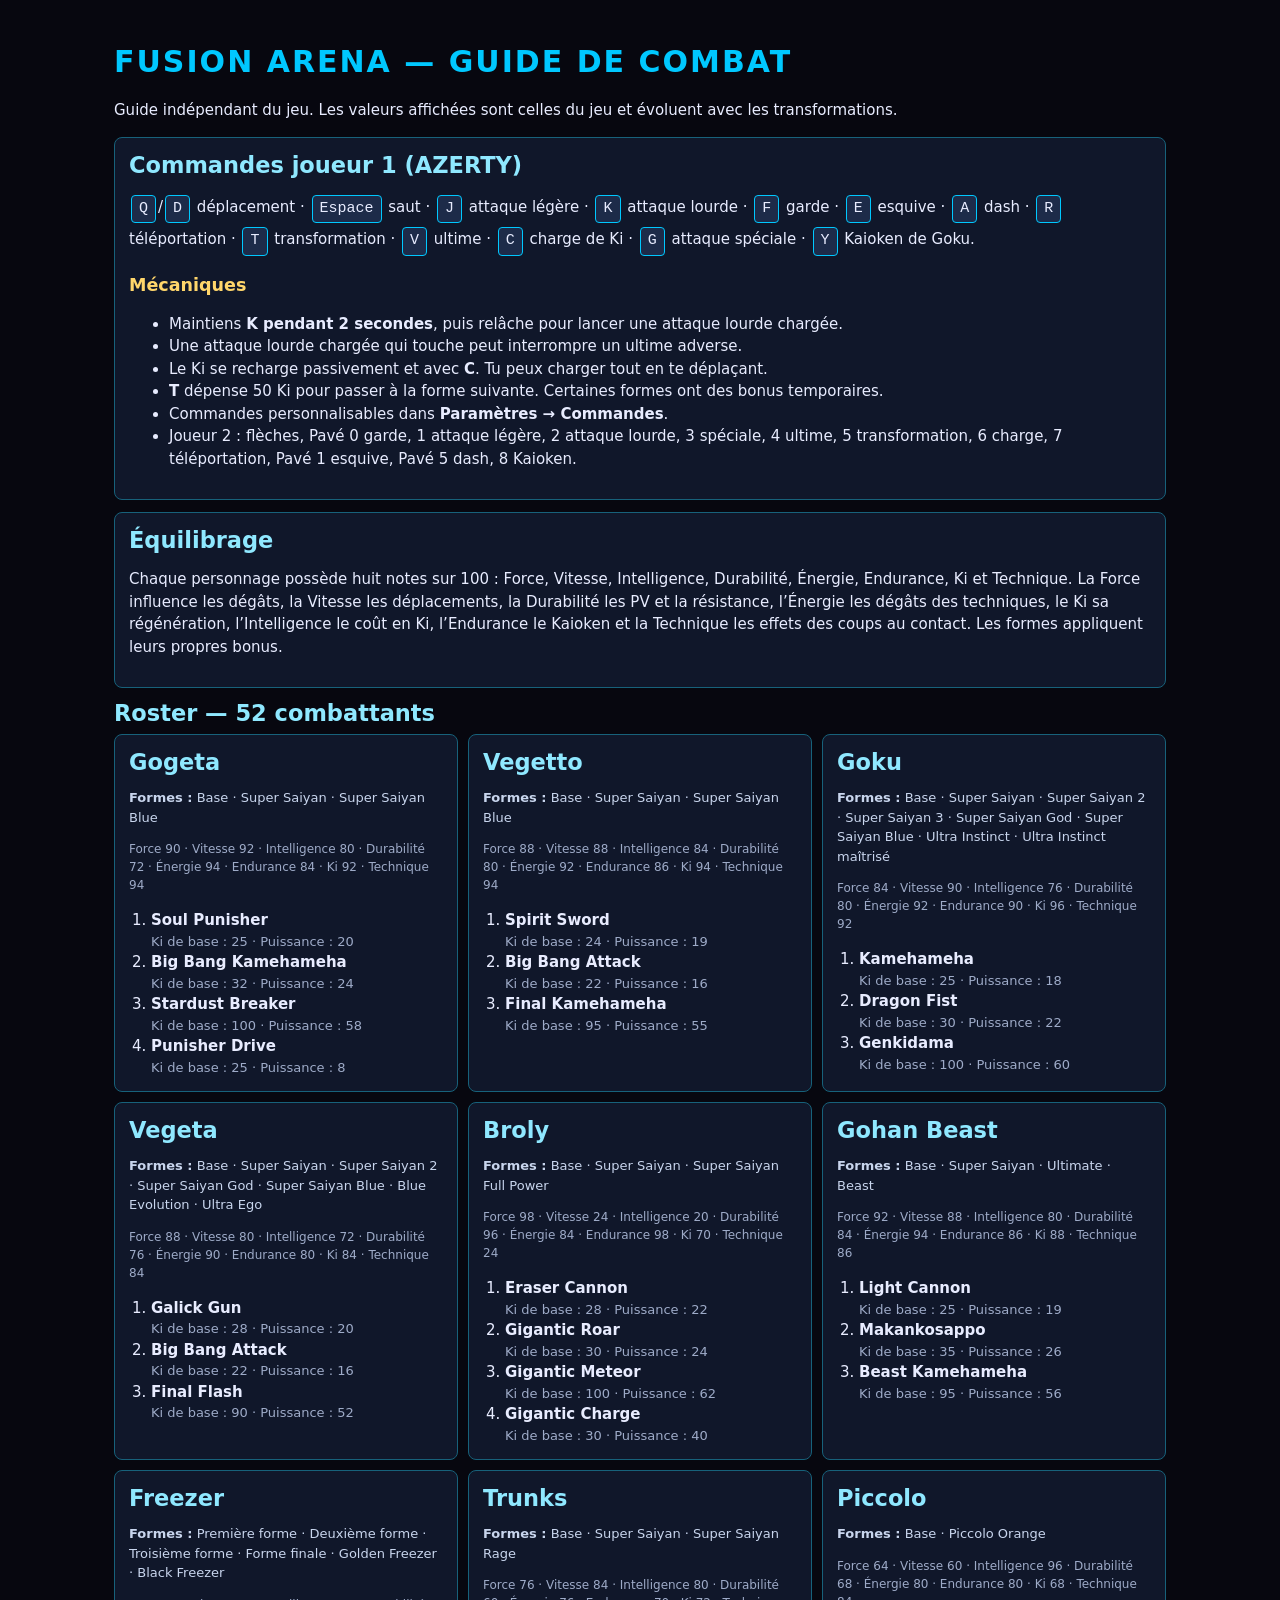
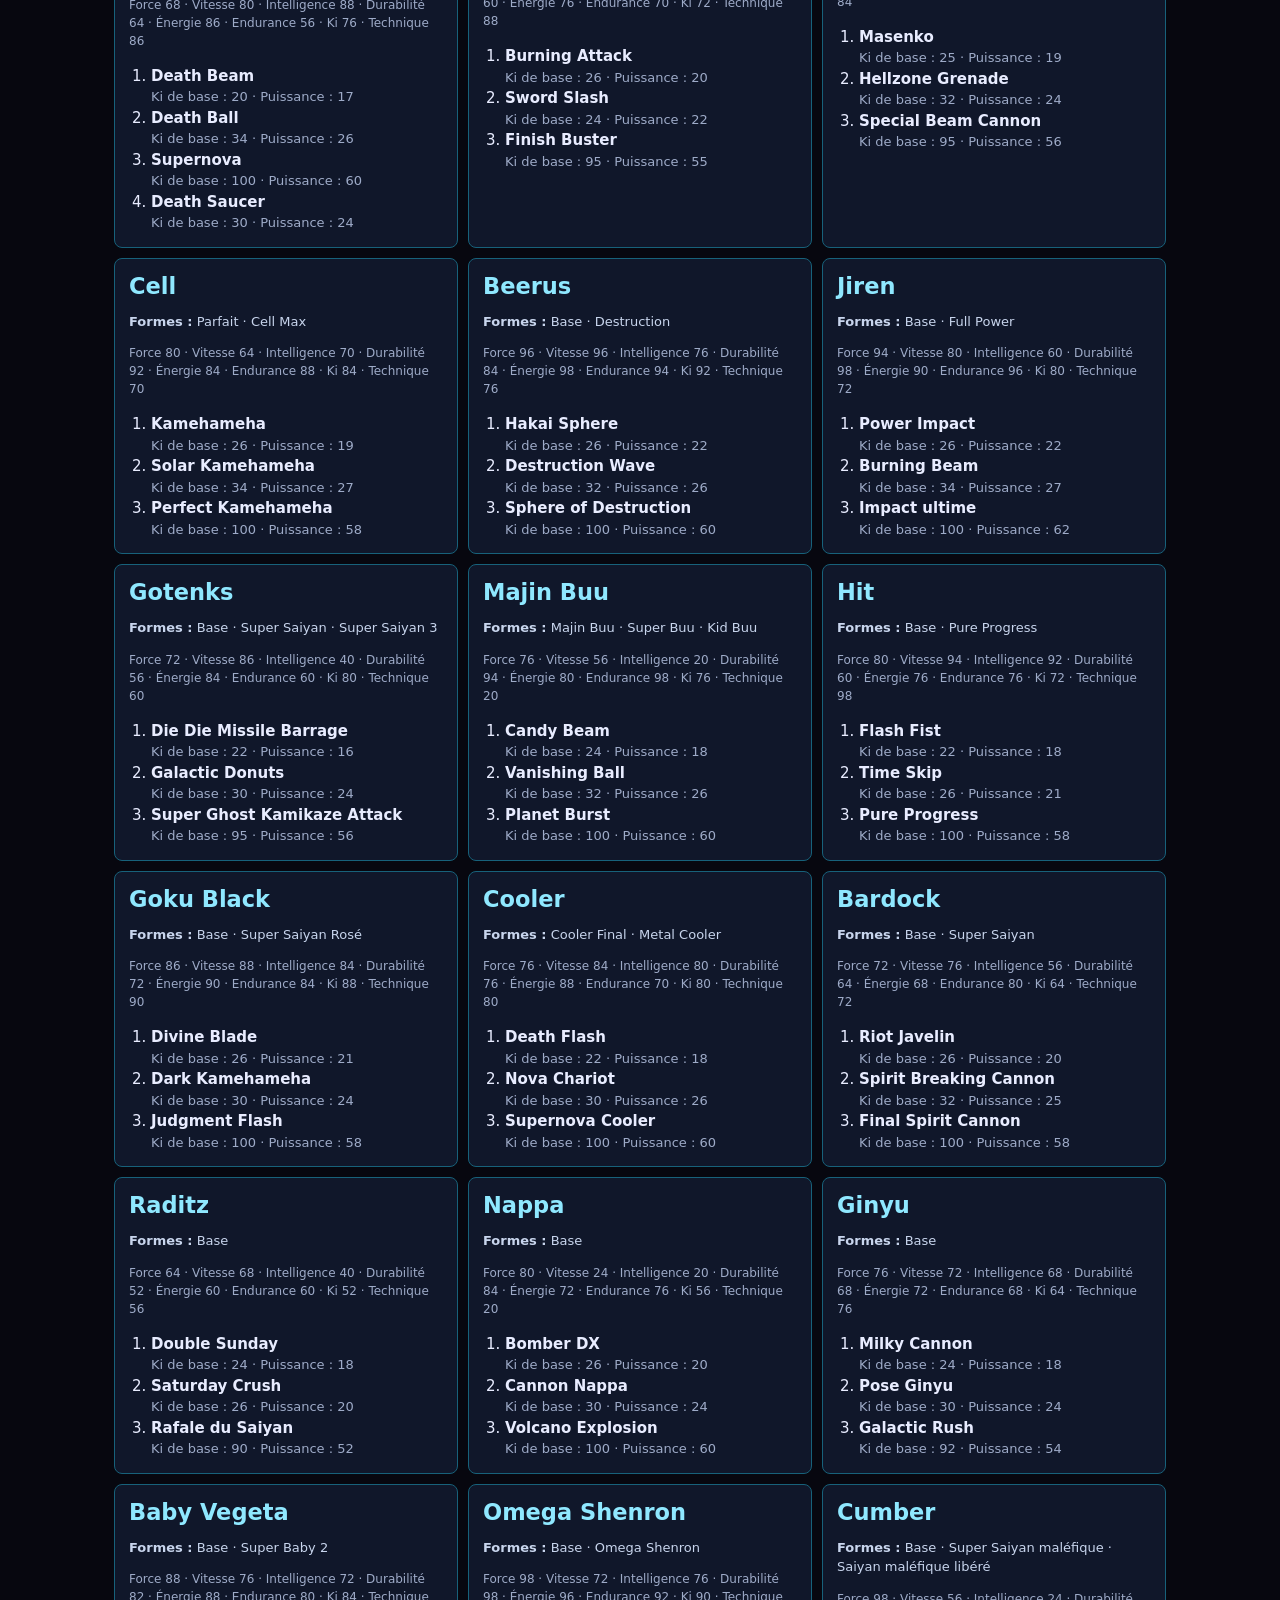
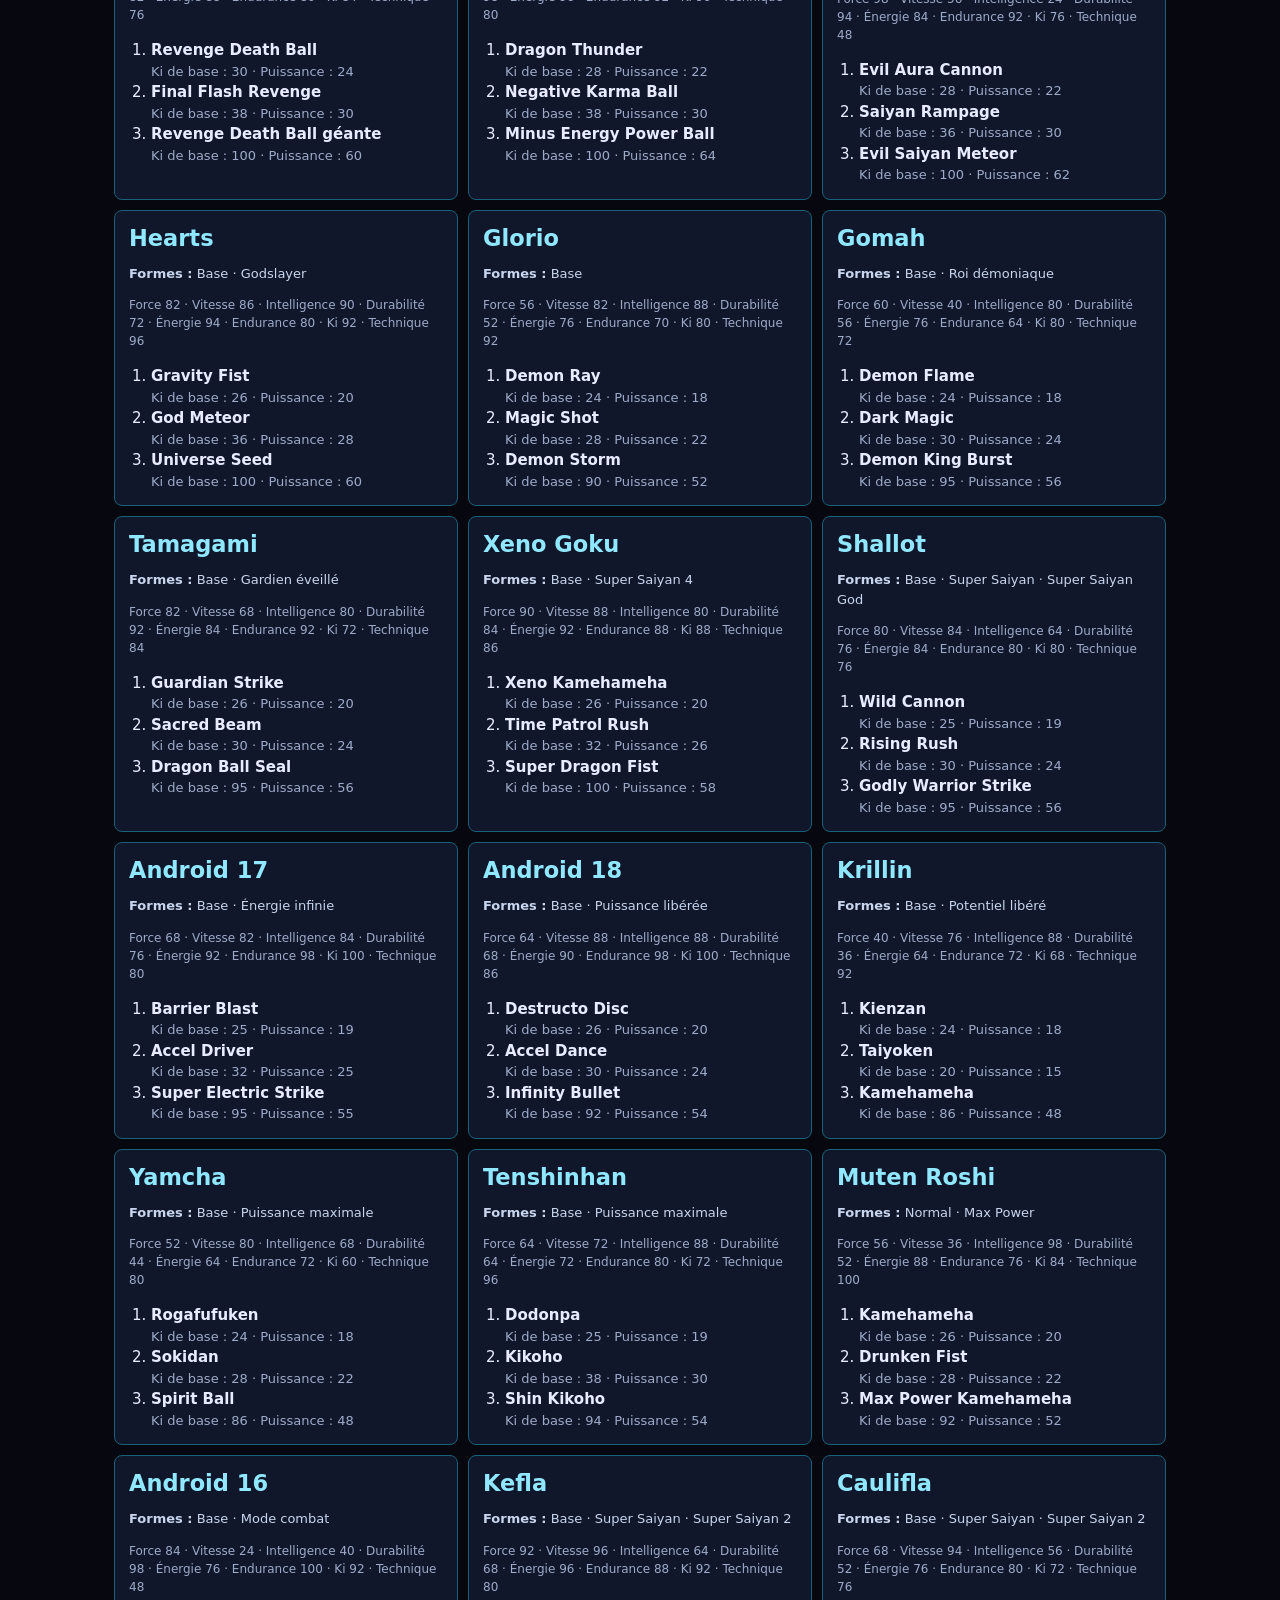
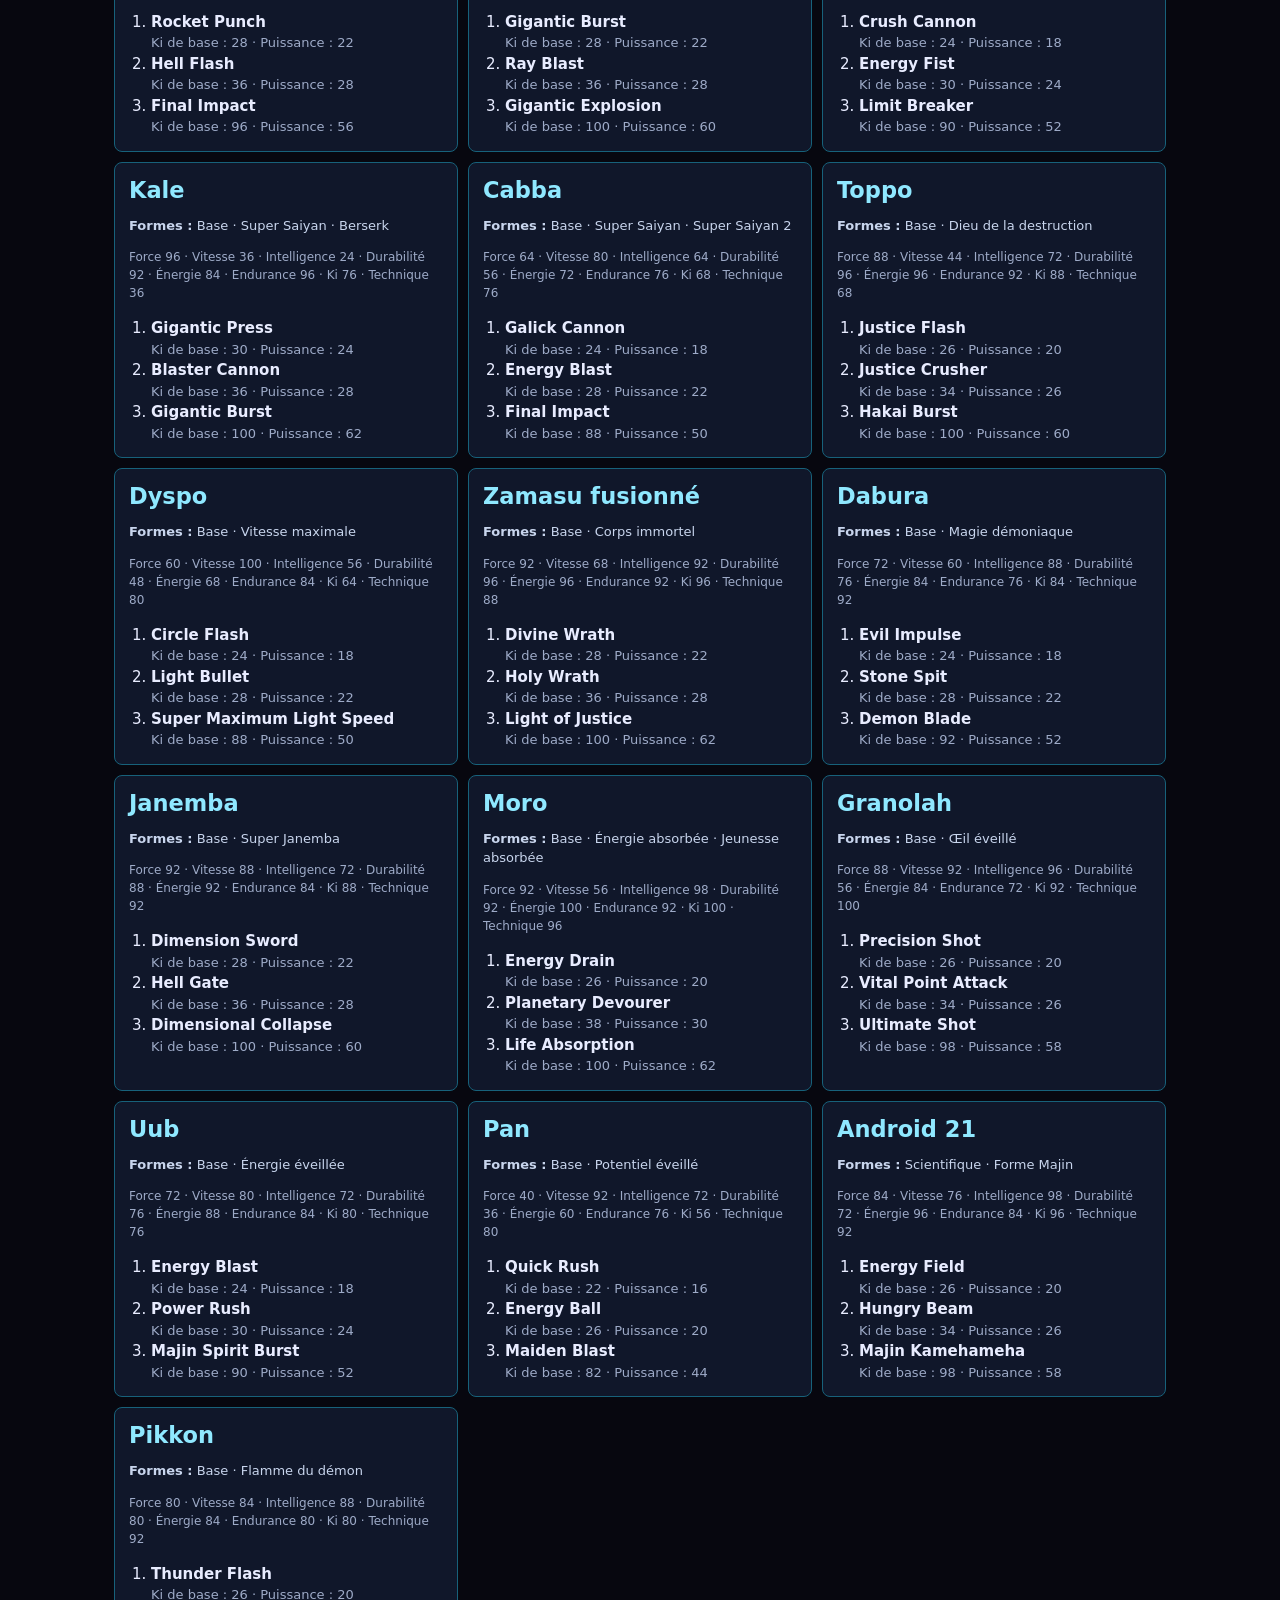
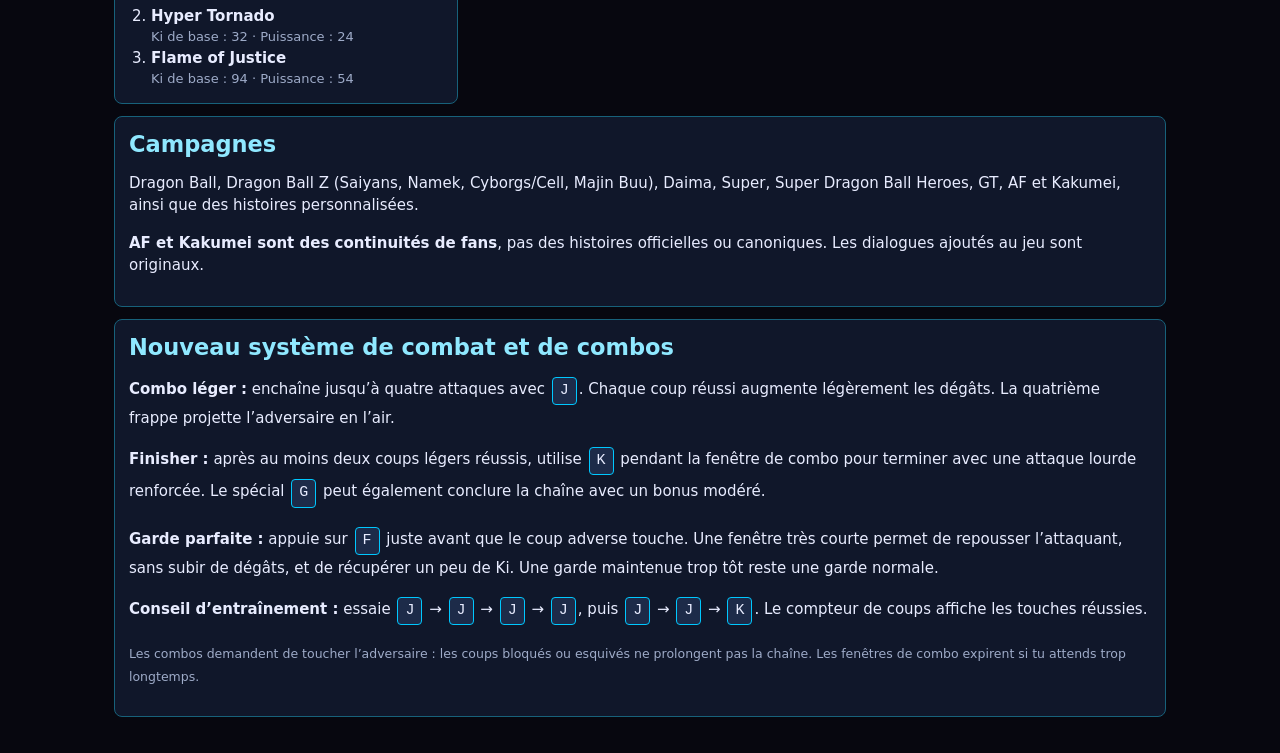
==== commit 3dcf2cf0: "Add files via upload" ====
--- a/guide.html
+++ b/guide.html
@@ -1 +1 @@
-<!doctype html><html lang="fr"><head><meta charset="utf-8"><meta name="viewport" content="width=device-width,initial-scale=1"><title>Fusion Arena — Guide</title><style>*{box-sizing:border-box}body{margin:0;background:#07070f;color:#e8ecff;font:15px system-ui,sans-serif}main{max-width:1100px;margin:auto;padding:24px}h1{color:#00c8ff;letter-spacing:2px}h2{color:#8fe8ff;margin:0 0 8px}h3{color:#ffd66b}p,li{line-height:1.5}section,.card,article{border:1px solid #17617a;background:#10172a;border-radius:8px;padding:14px;margin:12px 0}.grid{display:grid;grid-template-columns:repeat(auto-fit,minmax(260px,1fr));gap:10px}article{margin:0}article ol{padding-left:22px;margin-bottom:0}article li span{display:block;color:#9eabc8;font-size:13px}.forms{color:#c8d5ed;font-size:13px}kbd{display:inline-block;background:#1d2b49;border:1px solid #00c8ff;border-radius:4px;padding:2px 7px;margin:2px}small{color:#9eabc8}.stats{font-size:12px;color:#9eabc8;margin:8px 0}</style></head><body><main><h1>FUSION ARENA — GUIDE DE COMBAT</h1><p>Guide indépendant du jeu. Les valeurs affichées sont celles du jeu et évoluent avec les transformations.</p><section><h2>Commandes joueur 1 (AZERTY)</h2><p><kbd>Q</kbd>/<kbd>D</kbd> déplacement · <kbd>Espace</kbd> saut · <kbd>J</kbd> attaque légère · <kbd>K</kbd> attaque lourde · <kbd>F</kbd> garde · <kbd>E</kbd> esquive · <kbd>A</kbd> dash · <kbd>R</kbd> téléportation · <kbd>T</kbd> transformation · <kbd>V</kbd> ultime · <kbd>C</kbd> charge de Ki · <kbd>G</kbd> attaque spéciale · <kbd>Y</kbd> Kaioken de Goku.</p><h3>Mécaniques</h3><ul><li>Maintiens <b>K pendant 2 secondes</b>, puis relâche pour lancer une attaque lourde chargée.</li><li>Une attaque lourde chargée qui touche peut interrompre un ultime adverse.</li><li>Le Ki se recharge passivement et avec <b>C</b>. Tu peux charger tout en te déplaçant.</li><li><b>T</b> dépense 50 Ki pour passer à la forme suivante. Certaines formes ont des bonus temporaires.</li><li>Commandes personnalisables dans <b>Paramètres → Commandes</b>.</li><li>Joueur 2 : flèches, Pavé 0 garde, 1 attaque légère, 2 attaque lourde, 3 spéciale, 4 ultime, 5 transformation, 6 charge, 7 téléportation, Pavé 1 esquive, Pavé 5 dash, 8 Kaioken.</li></ul></section><section><h2>Équilibrage</h2><p>Chaque personnage possède huit notes sur 100 : Force, Vitesse, Intelligence, Durabilité, Énergie, Endurance, Ki et Technique. La Force influence les dégâts, la Vitesse les déplacements, la Durabilité les PV et la résistance, l’Énergie les dégâts des techniques, le Ki sa régénération, l’Intelligence le coût en Ki, l’Endurance le Kaioken et la Technique les effets des coups au contact. Les formes appliquent leurs propres bonus.</p></section><h2>Roster — 52 combattants</h2><div class="grid"><article><h2>Gogeta</h2><p class='forms'><b>Formes :</b> Base · Super Saiyan · Super Saiyan Blue</p><p class='stats'>Force 90 · Vitesse 92 · Intelligence 80 · Durabilité 72 · Énergie 94 · Endurance 84 · Ki 92 · Technique 94</p><ol><li><b>Soul Punisher</b><span>Ki de base : 25 · Puissance : 20</span></li><li><b>Big Bang Kamehameha</b><span>Ki de base : 32 · Puissance : 24</span></li><li><b>Stardust Breaker</b><span>Ki de base : 100 · Puissance : 58</span></li><li><b>Punisher Drive</b><span>Ki de base : 25 · Puissance : 8</span></li></ol></article><article><h2>Vegetto</h2><p class='forms'><b>Formes :</b> Base · Super Saiyan · Super Saiyan Blue</p><p class='stats'>Force 88 · Vitesse 88 · Intelligence 84 · Durabilité 80 · Énergie 92 · Endurance 86 · Ki 94 · Technique 94</p><ol><li><b>Spirit Sword</b><span>Ki de base : 24 · Puissance : 19</span></li><li><b>Big Bang Attack</b><span>Ki de base : 22 · Puissance : 16</span></li><li><b>Final Kamehameha</b><span>Ki de base : 95 · Puissance : 55</span></li></ol></article><article><h2>Goku</h2><p class='forms'><b>Formes :</b> Base · Super Saiyan · Super Saiyan 2 · Super Saiyan 3 · Super Saiyan God · Super Saiyan Blue · Ultra Instinct · Ultra Instinct maîtrisé</p><p class='stats'>Force 84 · Vitesse 90 · Intelligence 76 · Durabilité 80 · Énergie 92 · Endurance 90 · Ki 96 · Technique 92</p><ol><li><b>Kamehameha</b><span>Ki de base : 25 · Puissance : 18</span></li><li><b>Dragon Fist</b><span>Ki de base : 30 · Puissance : 22</span></li><li><b>Genkidama</b><span>Ki de base : 100 · Puissance : 60</span></li></ol></article><article><h2>Vegeta</h2><p class='forms'><b>Formes :</b> Base · Super Saiyan · Super Saiyan 2 · Super Saiyan God · Super Saiyan Blue · Blue Evolution · Ultra Ego</p><p class='stats'>Force 88 · Vitesse 80 · Intelligence 72 · Durabilité 76 · Énergie 90 · Endurance 80 · Ki 84 · Technique 84</p><ol><li><b>Galick Gun</b><span>Ki de base : 28 · Puissance : 20</span></li><li><b>Big Bang Attack</b><span>Ki de base : 22 · Puissance : 16</span></li><li><b>Final Flash</b><span>Ki de base : 90 · Puissance : 52</span></li></ol></article><article><h2>Broly</h2><p class='forms'><b>Formes :</b> Base · Super Saiyan · Super Saiyan Full Power</p><p class='stats'>Force 98 · Vitesse 24 · Intelligence 20 · Durabilité 96 · Énergie 84 · Endurance 98 · Ki 70 · Technique 24</p><ol><li><b>Eraser Cannon</b><span>Ki de base : 28 · Puissance : 22</span></li><li><b>Gigantic Roar</b><span>Ki de base : 30 · Puissance : 24</span></li><li><b>Gigantic Meteor</b><span>Ki de base : 100 · Puissance : 62</span></li><li><b>Gigantic Charge</b><span>Ki de base : 30 · Puissance : 40</span></li></ol></article><article><h2>Gohan Beast</h2><p class='forms'><b>Formes :</b> Base · Super Saiyan · Ultimate · Beast</p><p class='stats'>Force 92 · Vitesse 88 · Intelligence 80 · Durabilité 84 · Énergie 94 · Endurance 86 · Ki 88 · Technique 86</p><ol><li><b>Light Cannon</b><span>Ki de base : 25 · Puissance : 19</span></li><li><b>Makankosappo</b><span>Ki de base : 35 · Puissance : 26</span></li><li><b>Beast Kamehameha</b><span>Ki de base : 95 · Puissance : 56</span></li></ol></article><article><h2>Freezer</h2><p class='forms'><b>Formes :</b> Première forme · Deuxième forme · Troisième forme · Forme finale · Golden Freezer · Black Freezer</p><p class='stats'>Force 68 · Vitesse 80 · Intelligence 88 · Durabilité 64 · Énergie 86 · Endurance 56 · Ki 76 · Technique 86</p><ol><li><b>Death Beam</b><span>Ki de base : 20 · Puissance : 17</span></li><li><b>Death Ball</b><span>Ki de base : 34 · Puissance : 26</span></li><li><b>Supernova</b><span>Ki de base : 100 · Puissance : 60</span></li><li><b>Death Saucer</b><span>Ki de base : 30 · Puissance : 24</span></li></ol></article><article><h2>Trunks</h2><p class='forms'><b>Formes :</b> Base · Super Saiyan · Super Saiyan Rage</p><p class='stats'>Force 76 · Vitesse 84 · Intelligence 80 · Durabilité 60 · Énergie 76 · Endurance 70 · Ki 72 · Technique 88</p><ol><li><b>Burning Attack</b><span>Ki de base : 26 · Puissance : 20</span></li><li><b>Sword Slash</b><span>Ki de base : 24 · Puissance : 22</span></li><li><b>Finish Buster</b><span>Ki de base : 95 · Puissance : 55</span></li></ol></article><article><h2>Piccolo</h2><p class='forms'><b>Formes :</b> Base · Piccolo Orange</p><p class='stats'>Force 64 · Vitesse 60 · Intelligence 96 · Durabilité 68 · Énergie 80 · Endurance 80 · Ki 68 · Technique 84</p><ol><li><b>Masenko</b><span>Ki de base : 25 · Puissance : 19</span></li><li><b>Hellzone Grenade</b><span>Ki de base : 32 · Puissance : 24</span></li><li><b>Special Beam Cannon</b><span>Ki de base : 95 · Puissance : 56</span></li></ol></article><article><h2>Cell</h2><p class='forms'><b>Formes :</b> Parfait · Cell Max</p><p class='stats'>Force 80 · Vitesse 64 · Intelligence 70 · Durabilité 92 · Énergie 84 · Endurance 88 · Ki 84 · Technique 70</p><ol><li><b>Kamehameha</b><span>Ki de base : 26 · Puissance : 19</span></li><li><b>Solar Kamehameha</b><span>Ki de base : 34 · Puissance : 27</span></li><li><b>Perfect Kamehameha</b><span>Ki de base : 100 · Puissance : 58</span></li></ol></article><article><h2>Beerus</h2><p class='forms'><b>Formes :</b> Base · Destruction</p><p class='stats'>Force 96 · Vitesse 96 · Intelligence 76 · Durabilité 84 · Énergie 98 · Endurance 94 · Ki 92 · Technique 76</p><ol><li><b>Hakai Sphere</b><span>Ki de base : 26 · Puissance : 22</span></li><li><b>Destruction Wave</b><span>Ki de base : 32 · Puissance : 26</span></li><li><b>Sphere of Destruction</b><span>Ki de base : 100 · Puissance : 60</span></li></ol></article><article><h2>Jiren</h2><p class='forms'><b>Formes :</b> Base · Full Power</p><p class='stats'>Force 94 · Vitesse 80 · Intelligence 60 · Durabilité 98 · Énergie 90 · Endurance 96 · Ki 80 · Technique 72</p><ol><li><b>Power Impact</b><span>Ki de base : 26 · Puissance : 22</span></li><li><b>Burning Beam</b><span>Ki de base : 34 · Puissance : 27</span></li><li><b>Impact ultime</b><span>Ki de base : 100 · Puissance : 62</span></li></ol></article><article><h2>Gotenks</h2><p class='forms'><b>Formes :</b> Base · Super Saiyan · Super Saiyan 3</p><p class='stats'>Force 72 · Vitesse 86 · Intelligence 40 · Durabilité 56 · Énergie 84 · Endurance 60 · Ki 80 · Technique 60</p><ol><li><b>Die Die Missile Barrage</b><span>Ki de base : 22 · Puissance : 16</span></li><li><b>Galactic Donuts</b><span>Ki de base : 30 · Puissance : 24</span></li><li><b>Super Ghost Kamikaze Attack</b><span>Ki de base : 95 · Puissance : 56</span></li></ol></article><article><h2>Majin Buu</h2><p class='forms'><b>Formes :</b> Majin Buu · Super Buu · Kid Buu</p><p class='stats'>Force 76 · Vitesse 56 · Intelligence 20 · Durabilité 94 · Énergie 80 · Endurance 98 · Ki 76 · Technique 20</p><ol><li><b>Candy Beam</b><span>Ki de base : 24 · Puissance : 18</span></li><li><b>Vanishing Ball</b><span>Ki de base : 32 · Puissance : 26</span></li><li><b>Planet Burst</b><span>Ki de base : 100 · Puissance : 60</span></li></ol></article><article><h2>Hit</h2><p class='forms'><b>Formes :</b> Base · Pure Progress</p><p class='stats'>Force 80 · Vitesse 94 · Intelligence 92 · Durabilité 60 · Énergie 76 · Endurance 76 · Ki 72 · Technique 98</p><ol><li><b>Flash Fist</b><span>Ki de base : 22 · Puissance : 18</span></li><li><b>Time Skip</b><span>Ki de base : 26 · Puissance : 21</span></li><li><b>Pure Progress</b><span>Ki de base : 100 · Puissance : 58</span></li></ol></article><article><h2>Goku Black</h2><p class='forms'><b>Formes :</b> Base · Super Saiyan Rosé</p><p class='stats'>Force 86 · Vitesse 88 · Intelligence 84 · Durabilité 72 · Énergie 90 · Endurance 84 · Ki 88 · Technique 90</p><ol><li><b>Divine Blade</b><span>Ki de base : 26 · Puissance : 21</span></li><li><b>Dark Kamehameha</b><span>Ki de base : 30 · Puissance : 24</span></li><li><b>Judgment Flash</b><span>Ki de base : 100 · Puissance : 58</span></li></ol></article><article><h2>Cooler</h2><p class='forms'><b>Formes :</b> Cooler Final · Metal Cooler</p><p class='stats'>Force 76 · Vitesse 84 · Intelligence 80 · Durabilité 76 · Énergie 88 · Endurance 70 · Ki 80 · Technique 80</p><ol><li><b>Death Flash</b><span>Ki de base : 22 · Puissance : 18</span></li><li><b>Nova Chariot</b><span>Ki de base : 30 · Puissance : 26</span></li><li><b>Supernova Cooler</b><span>Ki de base : 100 · Puissance : 60</span></li></ol></article><article><h2>Bardock</h2><p class='forms'><b>Formes :</b> Base · Super Saiyan</p><p class='stats'>Force 72 · Vitesse 76 · Intelligence 56 · Durabilité 64 · Énergie 68 · Endurance 80 · Ki 64 · Technique 72</p><ol><li><b>Riot Javelin</b><span>Ki de base : 26 · Puissance : 20</span></li><li><b>Spirit Breaking Cannon</b><span>Ki de base : 32 · Puissance : 25</span></li><li><b>Final Spirit Cannon</b><span>Ki de base : 100 · Puissance : 58</span></li></ol></article><article><h2>Raditz</h2><p class='forms'><b>Formes :</b> Base</p><p class='stats'>Force 64 · Vitesse 68 · Intelligence 40 · Durabilité 52 · Énergie 60 · Endurance 60 · Ki 52 · Technique 56</p><ol><li><b>Double Sunday</b><span>Ki de base : 24 · Puissance : 18</span></li><li><b>Saturday Crush</b><span>Ki de base : 26 · Puissance : 20</span></li><li><b>Rafale du Saiyan</b><span>Ki de base : 90 · Puissance : 52</span></li></ol></article><article><h2>Nappa</h2><p class='forms'><b>Formes :</b> Base</p><p class='stats'>Force 80 · Vitesse 24 · Intelligence 20 · Durabilité 84 · Énergie 72 · Endurance 76 · Ki 56 · Technique 20</p><ol><li><b>Bomber DX</b><span>Ki de base : 26 · Puissance : 20</span></li><li><b>Cannon Nappa</b><span>Ki de base : 30 · Puissance : 24</span></li><li><b>Volcano Explosion</b><span>Ki de base : 100 · Puissance : 60</span></li></ol></article><article><h2>Ginyu</h2><p class='forms'><b>Formes :</b> Base</p><p class='stats'>Force 76 · Vitesse 72 · Intelligence 68 · Durabilité 68 · Énergie 72 · Endurance 68 · Ki 64 · Technique 76</p><ol><li><b>Milky Cannon</b><span>Ki de base : 24 · Puissance : 18</span></li><li><b>Pose Ginyu</b><span>Ki de base : 30 · Puissance : 24</span></li><li><b>Galactic Rush</b><span>Ki de base : 92 · Puissance : 54</span></li></ol></article><article><h2>Baby Vegeta</h2><p class='forms'><b>Formes :</b> Base · Super Baby 2</p><p class='stats'>Force 88 · Vitesse 76 · Intelligence 72 · Durabilité 82 · Énergie 88 · Endurance 80 · Ki 84 · Technique 76</p><ol><li><b>Revenge Death Ball</b><span>Ki de base : 30 · Puissance : 24</span></li><li><b>Final Flash Revenge</b><span>Ki de base : 38 · Puissance : 30</span></li><li><b>Revenge Death Ball géante</b><span>Ki de base : 100 · Puissance : 60</span></li></ol></article><article><h2>Omega Shenron</h2><p class='forms'><b>Formes :</b> Base · Omega Shenron</p><p class='stats'>Force 98 · Vitesse 72 · Intelligence 76 · Durabilité 98 · Énergie 96 · Endurance 92 · Ki 90 · Technique 80</p><ol><li><b>Dragon Thunder</b><span>Ki de base : 28 · Puissance : 22</span></li><li><b>Negative Karma Ball</b><span>Ki de base : 38 · Puissance : 30</span></li><li><b>Minus Energy Power Ball</b><span>Ki de base : 100 · Puissance : 64</span></li></ol></article><article><h2>Cumber</h2><p class='forms'><b>Formes :</b> Base · Super Saiyan maléfique · Saiyan maléfique libéré</p><p class='stats'>Force 98 · Vitesse 56 · Intelligence 24 · Durabilité 94 · Énergie 84 · Endurance 92 · Ki 76 · Technique 48</p><ol><li><b>Evil Aura Cannon</b><span>Ki de base : 28 · Puissance : 22</span></li><li><b>Saiyan Rampage</b><span>Ki de base : 36 · Puissance : 30</span></li><li><b>Evil Saiyan Meteor</b><span>Ki de base : 100 · Puissance : 62</span></li></ol></article><article><h2>Hearts</h2><p class='forms'><b>Formes :</b> Base · Godslayer</p><p class='stats'>Force 82 · Vitesse 86 · Intelligence 90 · Durabilité 72 · Énergie 94 · Endurance 80 · Ki 92 · Technique 96</p><ol><li><b>Gravity Fist</b><span>Ki de base : 26 · Puissance : 20</span></li><li><b>God Meteor</b><span>Ki de base : 36 · Puissance : 28</span></li><li><b>Universe Seed</b><span>Ki de base : 100 · Puissance : 60</span></li></ol></article><article><h2>Glorio</h2><p class='forms'><b>Formes :</b> Base</p><p class='stats'>Force 56 · Vitesse 82 · Intelligence 88 · Durabilité 52 · Énergie 76 · Endurance 70 · Ki 80 · Technique 92</p><ol><li><b>Demon Ray</b><span>Ki de base : 24 · Puissance : 18</span></li><li><b>Magic Shot</b><span>Ki de base : 28 · Puissance : 22</span></li><li><b>Demon Storm</b><span>Ki de base : 90 · Puissance : 52</span></li></ol></article><article><h2>Gomah</h2><p class='forms'><b>Formes :</b> Base · Roi démoniaque</p><p class='stats'>Force 60 · Vitesse 40 · Intelligence 80 · Durabilité 56 · Énergie 76 · Endurance 64 · Ki 80 · Technique 72</p><ol><li><b>Demon Flame</b><span>Ki de base : 24 · Puissance : 18</span></li><li><b>Dark Magic</b><span>Ki de base : 30 · Puissance : 24</span></li><li><b>Demon King Burst</b><span>Ki de base : 95 · Puissance : 56</span></li></ol></article><article><h2>Tamagami</h2><p class='forms'><b>Formes :</b> Base · Gardien éveillé</p><p class='stats'>Force 82 · Vitesse 68 · Intelligence 80 · Durabilité 92 · Énergie 84 · Endurance 92 · Ki 72 · Technique 84</p><ol><li><b>Guardian Strike</b><span>Ki de base : 26 · Puissance : 20</span></li><li><b>Sacred Beam</b><span>Ki de base : 30 · Puissance : 24</span></li><li><b>Dragon Ball Seal</b><span>Ki de base : 95 · Puissance : 56</span></li></ol></article><article><h2>Xeno Goku</h2><p class='forms'><b>Formes :</b> Base · Super Saiyan 4</p><p class='stats'>Force 90 · Vitesse 88 · Intelligence 80 · Durabilité 84 · Énergie 92 · Endurance 88 · Ki 88 · Technique 86</p><ol><li><b>Xeno Kamehameha</b><span>Ki de base : 26 · Puissance : 20</span></li><li><b>Time Patrol Rush</b><span>Ki de base : 32 · Puissance : 26</span></li><li><b>Super Dragon Fist</b><span>Ki de base : 100 · Puissance : 58</span></li></ol></article><article><h2>Shallot</h2><p class='forms'><b>Formes :</b> Base · Super Saiyan · Super Saiyan God</p><p class='stats'>Force 80 · Vitesse 84 · Intelligence 64 · Durabilité 76 · Énergie 84 · Endurance 80 · Ki 80 · Technique 76</p><ol><li><b>Wild Cannon</b><span>Ki de base : 25 · Puissance : 19</span></li><li><b>Rising Rush</b><span>Ki de base : 30 · Puissance : 24</span></li><li><b>Godly Warrior Strike</b><span>Ki de base : 95 · Puissance : 56</span></li></ol></article><article><h2>Android 17</h2><p class='forms'><b>Formes :</b> Base · Énergie infinie</p><p class='stats'>Force 68 · Vitesse 82 · Intelligence 84 · Durabilité 76 · Énergie 92 · Endurance 98 · Ki 100 · Technique 80</p><ol><li><b>Barrier Blast</b><span>Ki de base : 25 · Puissance : 19</span></li><li><b>Accel Driver</b><span>Ki de base : 32 · Puissance : 25</span></li><li><b>Super Electric Strike</b><span>Ki de base : 95 · Puissance : 55</span></li></ol></article><article><h2>Android 18</h2><p class='forms'><b>Formes :</b> Base · Puissance libérée</p><p class='stats'>Force 64 · Vitesse 88 · Intelligence 88 · Durabilité 68 · Énergie 90 · Endurance 98 · Ki 100 · Technique 86</p><ol><li><b>Destructo Disc</b><span>Ki de base : 26 · Puissance : 20</span></li><li><b>Accel Dance</b><span>Ki de base : 30 · Puissance : 24</span></li><li><b>Infinity Bullet</b><span>Ki de base : 92 · Puissance : 54</span></li></ol></article><article><h2>Krillin</h2><p class='forms'><b>Formes :</b> Base · Potentiel libéré</p><p class='stats'>Force 40 · Vitesse 76 · Intelligence 88 · Durabilité 36 · Énergie 64 · Endurance 72 · Ki 68 · Technique 92</p><ol><li><b>Kienzan</b><span>Ki de base : 24 · Puissance : 18</span></li><li><b>Taiyoken</b><span>Ki de base : 20 · Puissance : 15</span></li><li><b>Kamehameha</b><span>Ki de base : 86 · Puissance : 48</span></li></ol></article><article><h2>Yamcha</h2><p class='forms'><b>Formes :</b> Base · Puissance maximale</p><p class='stats'>Force 52 · Vitesse 80 · Intelligence 68 · Durabilité 44 · Énergie 64 · Endurance 72 · Ki 60 · Technique 80</p><ol><li><b>Rogafufuken</b><span>Ki de base : 24 · Puissance : 18</span></li><li><b>Sokidan</b><span>Ki de base : 28 · Puissance : 22</span></li><li><b>Spirit Ball</b><span>Ki de base : 86 · Puissance : 48</span></li></ol></article><article><h2>Tenshinhan</h2><p class='forms'><b>Formes :</b> Base · Puissance maximale</p><p class='stats'>Force 64 · Vitesse 72 · Intelligence 88 · Durabilité 64 · Énergie 72 · Endurance 80 · Ki 72 · Technique 96</p><ol><li><b>Dodonpa</b><span>Ki de base : 25 · Puissance : 19</span></li><li><b>Kikoho</b><span>Ki de base : 38 · Puissance : 30</span></li><li><b>Shin Kikoho</b><span>Ki de base : 94 · Puissance : 54</span></li></ol></article><article><h2>Muten Roshi</h2><p class='forms'><b>Formes :</b> Normal · Max Power</p><p class='stats'>Force 56 · Vitesse 36 · Intelligence 98 · Durabilité 52 · Énergie 88 · Endurance 76 · Ki 84 · Technique 100</p><ol><li><b>Kamehameha</b><span>Ki de base : 26 · Puissance : 20</span></li><li><b>Drunken Fist</b><span>Ki de base : 28 · Puissance : 22</span></li><li><b>Max Power Kamehameha</b><span>Ki de base : 92 · Puissance : 52</span></li></ol></article><article><h2>Android 16</h2><p class='forms'><b>Formes :</b> Base · Mode combat</p><p class='stats'>Force 84 · Vitesse 24 · Intelligence 40 · Durabilité 98 · Énergie 76 · Endurance 100 · Ki 92 · Technique 48</p><ol><li><b>Rocket Punch</b><span>Ki de base : 28 · Puissance : 22</span></li><li><b>Hell Flash</b><span>Ki de base : 36 · Puissance : 28</span></li><li><b>Final Impact</b><span>Ki de base : 96 · Puissance : 56</span></li></ol></article><article><h2>Kefla</h2><p class='forms'><b>Formes :</b> Base · Super Saiyan · Super Saiyan 2</p><p class='stats'>Force 92 · Vitesse 96 · Intelligence 64 · Durabilité 68 · Énergie 96 · Endurance 88 · Ki 92 · Technique 80</p><ol><li><b>Gigantic Burst</b><span>Ki de base : 28 · Puissance : 22</span></li><li><b>Ray Blast</b><span>Ki de base : 36 · Puissance : 28</span></li><li><b>Gigantic Explosion</b><span>Ki de base : 100 · Puissance : 60</span></li></ol></article><article><h2>Caulifla</h2><p class='forms'><b>Formes :</b> Base · Super Saiyan · Super Saiyan 2</p><p class='stats'>Force 68 · Vitesse 94 · Intelligence 56 · Durabilité 52 · Énergie 76 · Endurance 80 · Ki 72 · Technique 76</p><ol><li><b>Crush Cannon</b><span>Ki de base : 24 · Puissance : 18</span></li><li><b>Energy Fist</b><span>Ki de base : 30 · Puissance : 24</span></li><li><b>Limit Breaker</b><span>Ki de base : 90 · Puissance : 52</span></li></ol></article><article><h2>Kale</h2><p class='forms'><b>Formes :</b> Base · Super Saiyan · Berserk</p><p class='stats'>Force 96 · Vitesse 36 · Intelligence 24 · Durabilité 92 · Énergie 84 · Endurance 96 · Ki 76 · Technique 36</p><ol><li><b>Gigantic Press</b><span>Ki de base : 30 · Puissance : 24</span></li><li><b>Blaster Cannon</b><span>Ki de base : 36 · Puissance : 28</span></li><li><b>Gigantic Burst</b><span>Ki de base : 100 · Puissance : 62</span></li></ol></article><article><h2>Cabba</h2><p class='forms'><b>Formes :</b> Base · Super Saiyan · Super Saiyan 2</p><p class='stats'>Force 64 · Vitesse 80 · Intelligence 64 · Durabilité 56 · Énergie 72 · Endurance 76 · Ki 68 · Technique 76</p><ol><li><b>Galick Cannon</b><span>Ki de base : 24 · Puissance : 18</span></li><li><b>Energy Blast</b><span>Ki de base : 28 · Puissance : 22</span></li><li><b>Final Impact</b><span>Ki de base : 88 · Puissance : 50</span></li></ol></article><article><h2>Toppo</h2><p class='forms'><b>Formes :</b> Base · Dieu de la destruction</p><p class='stats'>Force 88 · Vitesse 44 · Intelligence 72 · Durabilité 96 · Énergie 96 · Endurance 92 · Ki 88 · Technique 68</p><ol><li><b>Justice Flash</b><span>Ki de base : 26 · Puissance : 20</span></li><li><b>Justice Crusher</b><span>Ki de base : 34 · Puissance : 26</span></li><li><b>Hakai Burst</b><span>Ki de base : 100 · Puissance : 60</span></li></ol></article><article><h2>Dyspo</h2><p class='forms'><b>Formes :</b> Base · Vitesse maximale</p><p class='stats'>Force 60 · Vitesse 100 · Intelligence 56 · Durabilité 48 · Énergie 68 · Endurance 84 · Ki 64 · Technique 80</p><ol><li><b>Circle Flash</b><span>Ki de base : 24 · Puissance : 18</span></li><li><b>Light Bullet</b><span>Ki de base : 28 · Puissance : 22</span></li><li><b>Super Maximum Light Speed</b><span>Ki de base : 88 · Puissance : 50</span></li></ol></article><article><h2>Zamasu fusionné</h2><p class='forms'><b>Formes :</b> Base · Corps immortel</p><p class='stats'>Force 92 · Vitesse 68 · Intelligence 92 · Durabilité 96 · Énergie 96 · Endurance 92 · Ki 96 · Technique 88</p><ol><li><b>Divine Wrath</b><span>Ki de base : 28 · Puissance : 22</span></li><li><b>Holy Wrath</b><span>Ki de base : 36 · Puissance : 28</span></li><li><b>Light of Justice</b><span>Ki de base : 100 · Puissance : 62</span></li></ol></article><article><h2>Dabura</h2><p class='forms'><b>Formes :</b> Base · Magie démoniaque</p><p class='stats'>Force 72 · Vitesse 60 · Intelligence 88 · Durabilité 76 · Énergie 84 · Endurance 76 · Ki 84 · Technique 92</p><ol><li><b>Evil Impulse</b><span>Ki de base : 24 · Puissance : 18</span></li><li><b>Stone Spit</b><span>Ki de base : 28 · Puissance : 22</span></li><li><b>Demon Blade</b><span>Ki de base : 92 · Puissance : 52</span></li></ol></article><article><h2>Janemba</h2><p class='forms'><b>Formes :</b> Base · Super Janemba</p><p class='stats'>Force 92 · Vitesse 88 · Intelligence 72 · Durabilité 88 · Énergie 92 · Endurance 84 · Ki 88 · Technique 92</p><ol><li><b>Dimension Sword</b><span>Ki de base : 28 · Puissance : 22</span></li><li><b>Hell Gate</b><span>Ki de base : 36 · Puissance : 28</span></li><li><b>Dimensional Collapse</b><span>Ki de base : 100 · Puissance : 60</span></li></ol></article><article><h2>Moro</h2><p class='forms'><b>Formes :</b> Base · Énergie absorbée · Jeunesse absorbée</p><p class='stats'>Force 92 · Vitesse 56 · Intelligence 98 · Durabilité 92 · Énergie 100 · Endurance 92 · Ki 100 · Technique 96</p><ol><li><b>Energy Drain</b><span>Ki de base : 26 · Puissance : 20</span></li><li><b>Planetary Devourer</b><span>Ki de base : 38 · Puissance : 30</span></li><li><b>Life Absorption</b><span>Ki de base : 100 · Puissance : 62</span></li></ol></article><article><h2>Granolah</h2><p class='forms'><b>Formes :</b> Base · Œil éveillé</p><p class='stats'>Force 88 · Vitesse 92 · Intelligence 96 · Durabilité 56 · Énergie 84 · Endurance 72 · Ki 92 · Technique 100</p><ol><li><b>Precision Shot</b><span>Ki de base : 26 · Puissance : 20</span></li><li><b>Vital Point Attack</b><span>Ki de base : 34 · Puissance : 26</span></li><li><b>Ultimate Shot</b><span>Ki de base : 98 · Puissance : 58</span></li></ol></article><article><h2>Uub</h2><p class='forms'><b>Formes :</b> Base · Énergie éveillée</p><p class='stats'>Force 72 · Vitesse 80 · Intelligence 72 · Durabilité 76 · Énergie 88 · Endurance 84 · Ki 80 · Technique 76</p><ol><li><b>Energy Blast</b><span>Ki de base : 24 · Puissance : 18</span></li><li><b>Power Rush</b><span>Ki de base : 30 · Puissance : 24</span></li><li><b>Majin Spirit Burst</b><span>Ki de base : 90 · Puissance : 52</span></li></ol></article><article><h2>Pan</h2><p class='forms'><b>Formes :</b> Base · Potentiel éveillé</p><p class='stats'>Force 40 · Vitesse 92 · Intelligence 72 · Durabilité 36 · Énergie 60 · Endurance 76 · Ki 56 · Technique 80</p><ol><li><b>Quick Rush</b><span>Ki de base : 22 · Puissance : 16</span></li><li><b>Energy Ball</b><span>Ki de base : 26 · Puissance : 20</span></li><li><b>Maiden Blast</b><span>Ki de base : 82 · Puissance : 44</span></li></ol></article><article><h2>Android 21</h2><p class='forms'><b>Formes :</b> Scientifique · Forme Majin</p><p class='stats'>Force 84 · Vitesse 76 · Intelligence 98 · Durabilité 72 · Énergie 96 · Endurance 84 · Ki 96 · Technique 92</p><ol><li><b>Energy Field</b><span>Ki de base : 26 · Puissance : 20</span></li><li><b>Hungry Beam</b><span>Ki de base : 34 · Puissance : 26</span></li><li><b>Majin Kamehameha</b><span>Ki de base : 98 · Puissance : 58</span></li></ol></article><article><h2>Pikkon</h2><p class='forms'><b>Formes :</b> Base · Flamme du démon</p><p class='stats'>Force 80 · Vitesse 84 · Intelligence 88 · Durabilité 80 · Énergie 84 · Endurance 80 · Ki 80 · Technique 92</p><ol><li><b>Thunder Flash</b><span>Ki de base : 26 · Puissance : 20</span></li><li><b>Hyper Tornado</b><span>Ki de base : 32 · Puissance : 24</span></li><li><b>Flame of Justice</b><span>Ki de base : 94 · Puissance : 54</span></li></ol></article></div><section><h2>Campagnes</h2><p>Dragon Ball, Dragon Ball Z (Saiyans, Namek, Cyborgs/Cell, Majin Buu), Daima, Super, Super Dragon Ball Heroes, GT, AF et Kakumei, ainsi que des histoires personnalisées.</p><p><b>AF et Kakumei sont des continuités de fans</b>, pas des histoires officielles ou canoniques. Les dialogues ajoutés au jeu sont originaux.</p></section></main></body></html>+<!doctype html><html lang="fr"><head><meta charset="utf-8"><meta name="viewport" content="width=device-width,initial-scale=1"><title>Fusion Arena — Guide</title><style>*{box-sizing:border-box}body{margin:0;background:#07070f;color:#e8ecff;font:15px system-ui,sans-serif}main{max-width:1100px;margin:auto;padding:24px}h1{color:#00c8ff;letter-spacing:2px}h2{color:#8fe8ff;margin:0 0 8px}h3{color:#ffd66b}p,li{line-height:1.5}section,.card,article{border:1px solid #17617a;background:#10172a;border-radius:8px;padding:14px;margin:12px 0}.grid{display:grid;grid-template-columns:repeat(auto-fit,minmax(260px,1fr));gap:10px}article{margin:0}article ol{padding-left:22px;margin-bottom:0}article li span{display:block;color:#9eabc8;font-size:13px}.forms{color:#c8d5ed;font-size:13px}kbd{display:inline-block;background:#1d2b49;border:1px solid #00c8ff;border-radius:4px;padding:2px 7px;margin:2px}small{color:#9eabc8}.stats{font-size:12px;color:#9eabc8;margin:8px 0}</style></head><body><main><h1>FUSION ARENA — GUIDE DE COMBAT</h1><p>Guide indépendant du jeu. Les valeurs affichées sont celles du jeu et évoluent avec les transformations.</p><section><h2>Commandes joueur 1 (AZERTY)</h2><p><kbd>Q</kbd>/<kbd>D</kbd> déplacement · <kbd>Espace</kbd> saut · <kbd>J</kbd> attaque légère · <kbd>K</kbd> attaque lourde · <kbd>F</kbd> garde · <kbd>E</kbd> esquive · <kbd>A</kbd> dash · <kbd>R</kbd> téléportation · <kbd>T</kbd> transformation · <kbd>V</kbd> ultime · <kbd>C</kbd> charge de Ki · <kbd>G</kbd> attaque spéciale · <kbd>Y</kbd> Kaioken de Goku.</p><h3>Mécaniques</h3><ul><li>Maintiens <b>K pendant 2 secondes</b>, puis relâche pour lancer une attaque lourde chargée.</li><li>Une attaque lourde chargée qui touche peut interrompre un ultime adverse.</li><li>Le Ki se recharge passivement et avec <b>C</b>. Tu peux charger tout en te déplaçant.</li><li><b>T</b> dépense 50 Ki pour passer à la forme suivante. Certaines formes ont des bonus temporaires.</li><li>Commandes personnalisables dans <b>Paramètres → Commandes</b>.</li><li>Joueur 2 : flèches, Pavé 0 garde, 1 attaque légère, 2 attaque lourde, 3 spéciale, 4 ultime, 5 transformation, 6 charge, 7 téléportation, Pavé 1 esquive, Pavé 5 dash, 8 Kaioken.</li></ul></section><section><h2>Équilibrage</h2><p>Chaque personnage possède huit notes sur 100 : Force, Vitesse, Intelligence, Durabilité, Énergie, Endurance, Ki et Technique. La Force influence les dégâts, la Vitesse les déplacements, la Durabilité les PV et la résistance, l’Énergie les dégâts des techniques, le Ki sa régénération, l’Intelligence le coût en Ki, l’Endurance le Kaioken et la Technique les effets des coups au contact. Les formes appliquent leurs propres bonus.</p></section><h2>Roster — 52 combattants</h2><div class="grid"><article><h2>Gogeta</h2><p class='forms'><b>Formes :</b> Base · Super Saiyan · Super Saiyan Blue</p><p class='stats'>Force 90 · Vitesse 92 · Intelligence 80 · Durabilité 72 · Énergie 94 · Endurance 84 · Ki 92 · Technique 94</p><ol><li><b>Soul Punisher</b><span>Ki de base : 25 · Puissance : 20</span></li><li><b>Big Bang Kamehameha</b><span>Ki de base : 32 · Puissance : 24</span></li><li><b>Stardust Breaker</b><span>Ki de base : 100 · Puissance : 58</span></li><li><b>Punisher Drive</b><span>Ki de base : 25 · Puissance : 8</span></li></ol></article><article><h2>Vegetto</h2><p class='forms'><b>Formes :</b> Base · Super Saiyan · Super Saiyan Blue</p><p class='stats'>Force 88 · Vitesse 88 · Intelligence 84 · Durabilité 80 · Énergie 92 · Endurance 86 · Ki 94 · Technique 94</p><ol><li><b>Spirit Sword</b><span>Ki de base : 24 · Puissance : 19</span></li><li><b>Big Bang Attack</b><span>Ki de base : 22 · Puissance : 16</span></li><li><b>Final Kamehameha</b><span>Ki de base : 95 · Puissance : 55</span></li></ol></article><article><h2>Goku</h2><p class='forms'><b>Formes :</b> Base · Super Saiyan · Super Saiyan 2 · Super Saiyan 3 · Super Saiyan God · Super Saiyan Blue · Ultra Instinct · Ultra Instinct maîtrisé</p><p class='stats'>Force 84 · Vitesse 90 · Intelligence 76 · Durabilité 80 · Énergie 92 · Endurance 90 · Ki 96 · Technique 92</p><ol><li><b>Kamehameha</b><span>Ki de base : 25 · Puissance : 18</span></li><li><b>Dragon Fist</b><span>Ki de base : 30 · Puissance : 22</span></li><li><b>Genkidama</b><span>Ki de base : 100 · Puissance : 60</span></li></ol></article><article><h2>Vegeta</h2><p class='forms'><b>Formes :</b> Base · Super Saiyan · Super Saiyan 2 · Super Saiyan God · Super Saiyan Blue · Blue Evolution · Ultra Ego</p><p class='stats'>Force 88 · Vitesse 80 · Intelligence 72 · Durabilité 76 · Énergie 90 · Endurance 80 · Ki 84 · Technique 84</p><ol><li><b>Galick Gun</b><span>Ki de base : 28 · Puissance : 20</span></li><li><b>Big Bang Attack</b><span>Ki de base : 22 · Puissance : 16</span></li><li><b>Final Flash</b><span>Ki de base : 90 · Puissance : 52</span></li></ol></article><article><h2>Broly</h2><p class='forms'><b>Formes :</b> Base · Super Saiyan · Super Saiyan Full Power</p><p class='stats'>Force 98 · Vitesse 24 · Intelligence 20 · Durabilité 96 · Énergie 84 · Endurance 98 · Ki 70 · Technique 24</p><ol><li><b>Eraser Cannon</b><span>Ki de base : 28 · Puissance : 22</span></li><li><b>Gigantic Roar</b><span>Ki de base : 30 · Puissance : 24</span></li><li><b>Gigantic Meteor</b><span>Ki de base : 100 · Puissance : 62</span></li><li><b>Gigantic Charge</b><span>Ki de base : 30 · Puissance : 40</span></li></ol></article><article><h2>Gohan Beast</h2><p class='forms'><b>Formes :</b> Base · Super Saiyan · Ultimate · Beast</p><p class='stats'>Force 92 · Vitesse 88 · Intelligence 80 · Durabilité 84 · Énergie 94 · Endurance 86 · Ki 88 · Technique 86</p><ol><li><b>Light Cannon</b><span>Ki de base : 25 · Puissance : 19</span></li><li><b>Makankosappo</b><span>Ki de base : 35 · Puissance : 26</span></li><li><b>Beast Kamehameha</b><span>Ki de base : 95 · Puissance : 56</span></li></ol></article><article><h2>Freezer</h2><p class='forms'><b>Formes :</b> Première forme · Deuxième forme · Troisième forme · Forme finale · Golden Freezer · Black Freezer</p><p class='stats'>Force 68 · Vitesse 80 · Intelligence 88 · Durabilité 64 · Énergie 86 · Endurance 56 · Ki 76 · Technique 86</p><ol><li><b>Death Beam</b><span>Ki de base : 20 · Puissance : 17</span></li><li><b>Death Ball</b><span>Ki de base : 34 · Puissance : 26</span></li><li><b>Supernova</b><span>Ki de base : 100 · Puissance : 60</span></li><li><b>Death Saucer</b><span>Ki de base : 30 · Puissance : 24</span></li></ol></article><article><h2>Trunks</h2><p class='forms'><b>Formes :</b> Base · Super Saiyan · Super Saiyan Rage</p><p class='stats'>Force 76 · Vitesse 84 · Intelligence 80 · Durabilité 60 · Énergie 76 · Endurance 70 · Ki 72 · Technique 88</p><ol><li><b>Burning Attack</b><span>Ki de base : 26 · Puissance : 20</span></li><li><b>Sword Slash</b><span>Ki de base : 24 · Puissance : 22</span></li><li><b>Finish Buster</b><span>Ki de base : 95 · Puissance : 55</span></li></ol></article><article><h2>Piccolo</h2><p class='forms'><b>Formes :</b> Base · Piccolo Orange</p><p class='stats'>Force 64 · Vitesse 60 · Intelligence 96 · Durabilité 68 · Énergie 80 · Endurance 80 · Ki 68 · Technique 84</p><ol><li><b>Masenko</b><span>Ki de base : 25 · Puissance : 19</span></li><li><b>Hellzone Grenade</b><span>Ki de base : 32 · Puissance : 24</span></li><li><b>Special Beam Cannon</b><span>Ki de base : 95 · Puissance : 56</span></li></ol></article><article><h2>Cell</h2><p class='forms'><b>Formes :</b> Parfait · Cell Max</p><p class='stats'>Force 80 · Vitesse 64 · Intelligence 70 · Durabilité 92 · Énergie 84 · Endurance 88 · Ki 84 · Technique 70</p><ol><li><b>Kamehameha</b><span>Ki de base : 26 · Puissance : 19</span></li><li><b>Solar Kamehameha</b><span>Ki de base : 34 · Puissance : 27</span></li><li><b>Perfect Kamehameha</b><span>Ki de base : 100 · Puissance : 58</span></li></ol></article><article><h2>Beerus</h2><p class='forms'><b>Formes :</b> Base · Destruction</p><p class='stats'>Force 96 · Vitesse 96 · Intelligence 76 · Durabilité 84 · Énergie 98 · Endurance 94 · Ki 92 · Technique 76</p><ol><li><b>Hakai Sphere</b><span>Ki de base : 26 · Puissance : 22</span></li><li><b>Destruction Wave</b><span>Ki de base : 32 · Puissance : 26</span></li><li><b>Sphere of Destruction</b><span>Ki de base : 100 · Puissance : 60</span></li></ol></article><article><h2>Jiren</h2><p class='forms'><b>Formes :</b> Base · Full Power</p><p class='stats'>Force 94 · Vitesse 80 · Intelligence 60 · Durabilité 98 · Énergie 90 · Endurance 96 · Ki 80 · Technique 72</p><ol><li><b>Power Impact</b><span>Ki de base : 26 · Puissance : 22</span></li><li><b>Burning Beam</b><span>Ki de base : 34 · Puissance : 27</span></li><li><b>Impact ultime</b><span>Ki de base : 100 · Puissance : 62</span></li></ol></article><article><h2>Gotenks</h2><p class='forms'><b>Formes :</b> Base · Super Saiyan · Super Saiyan 3</p><p class='stats'>Force 72 · Vitesse 86 · Intelligence 40 · Durabilité 56 · Énergie 84 · Endurance 60 · Ki 80 · Technique 60</p><ol><li><b>Die Die Missile Barrage</b><span>Ki de base : 22 · Puissance : 16</span></li><li><b>Galactic Donuts</b><span>Ki de base : 30 · Puissance : 24</span></li><li><b>Super Ghost Kamikaze Attack</b><span>Ki de base : 95 · Puissance : 56</span></li></ol></article><article><h2>Majin Buu</h2><p class='forms'><b>Formes :</b> Majin Buu · Super Buu · Kid Buu</p><p class='stats'>Force 76 · Vitesse 56 · Intelligence 20 · Durabilité 94 · Énergie 80 · Endurance 98 · Ki 76 · Technique 20</p><ol><li><b>Candy Beam</b><span>Ki de base : 24 · Puissance : 18</span></li><li><b>Vanishing Ball</b><span>Ki de base : 32 · Puissance : 26</span></li><li><b>Planet Burst</b><span>Ki de base : 100 · Puissance : 60</span></li></ol></article><article><h2>Hit</h2><p class='forms'><b>Formes :</b> Base · Pure Progress</p><p class='stats'>Force 80 · Vitesse 94 · Intelligence 92 · Durabilité 60 · Énergie 76 · Endurance 76 · Ki 72 · Technique 98</p><ol><li><b>Flash Fist</b><span>Ki de base : 22 · Puissance : 18</span></li><li><b>Time Skip</b><span>Ki de base : 26 · Puissance : 21</span></li><li><b>Pure Progress</b><span>Ki de base : 100 · Puissance : 58</span></li></ol></article><article><h2>Goku Black</h2><p class='forms'><b>Formes :</b> Base · Super Saiyan Rosé</p><p class='stats'>Force 86 · Vitesse 88 · Intelligence 84 · Durabilité 72 · Énergie 90 · Endurance 84 · Ki 88 · Technique 90</p><ol><li><b>Divine Blade</b><span>Ki de base : 26 · Puissance : 21</span></li><li><b>Dark Kamehameha</b><span>Ki de base : 30 · Puissance : 24</span></li><li><b>Judgment Flash</b><span>Ki de base : 100 · Puissance : 58</span></li></ol></article><article><h2>Cooler</h2><p class='forms'><b>Formes :</b> Cooler Final · Metal Cooler</p><p class='stats'>Force 76 · Vitesse 84 · Intelligence 80 · Durabilité 76 · Énergie 88 · Endurance 70 · Ki 80 · Technique 80</p><ol><li><b>Death Flash</b><span>Ki de base : 22 · Puissance : 18</span></li><li><b>Nova Chariot</b><span>Ki de base : 30 · Puissance : 26</span></li><li><b>Supernova Cooler</b><span>Ki de base : 100 · Puissance : 60</span></li></ol></article><article><h2>Bardock</h2><p class='forms'><b>Formes :</b> Base · Super Saiyan</p><p class='stats'>Force 72 · Vitesse 76 · Intelligence 56 · Durabilité 64 · Énergie 68 · Endurance 80 · Ki 64 · Technique 72</p><ol><li><b>Riot Javelin</b><span>Ki de base : 26 · Puissance : 20</span></li><li><b>Spirit Breaking Cannon</b><span>Ki de base : 32 · Puissance : 25</span></li><li><b>Final Spirit Cannon</b><span>Ki de base : 100 · Puissance : 58</span></li></ol></article><article><h2>Raditz</h2><p class='forms'><b>Formes :</b> Base</p><p class='stats'>Force 64 · Vitesse 68 · Intelligence 40 · Durabilité 52 · Énergie 60 · Endurance 60 · Ki 52 · Technique 56</p><ol><li><b>Double Sunday</b><span>Ki de base : 24 · Puissance : 18</span></li><li><b>Saturday Crush</b><span>Ki de base : 26 · Puissance : 20</span></li><li><b>Rafale du Saiyan</b><span>Ki de base : 90 · Puissance : 52</span></li></ol></article><article><h2>Nappa</h2><p class='forms'><b>Formes :</b> Base</p><p class='stats'>Force 80 · Vitesse 24 · Intelligence 20 · Durabilité 84 · Énergie 72 · Endurance 76 · Ki 56 · Technique 20</p><ol><li><b>Bomber DX</b><span>Ki de base : 26 · Puissance : 20</span></li><li><b>Cannon Nappa</b><span>Ki de base : 30 · Puissance : 24</span></li><li><b>Volcano Explosion</b><span>Ki de base : 100 · Puissance : 60</span></li></ol></article><article><h2>Ginyu</h2><p class='forms'><b>Formes :</b> Base</p><p class='stats'>Force 76 · Vitesse 72 · Intelligence 68 · Durabilité 68 · Énergie 72 · Endurance 68 · Ki 64 · Technique 76</p><ol><li><b>Milky Cannon</b><span>Ki de base : 24 · Puissance : 18</span></li><li><b>Pose Ginyu</b><span>Ki de base : 30 · Puissance : 24</span></li><li><b>Galactic Rush</b><span>Ki de base : 92 · Puissance : 54</span></li></ol></article><article><h2>Baby Vegeta</h2><p class='forms'><b>Formes :</b> Base · Super Baby 2</p><p class='stats'>Force 88 · Vitesse 76 · Intelligence 72 · Durabilité 82 · Énergie 88 · Endurance 80 · Ki 84 · Technique 76</p><ol><li><b>Revenge Death Ball</b><span>Ki de base : 30 · Puissance : 24</span></li><li><b>Final Flash Revenge</b><span>Ki de base : 38 · Puissance : 30</span></li><li><b>Revenge Death Ball géante</b><span>Ki de base : 100 · Puissance : 60</span></li></ol></article><article><h2>Omega Shenron</h2><p class='forms'><b>Formes :</b> Base · Omega Shenron</p><p class='stats'>Force 98 · Vitesse 72 · Intelligence 76 · Durabilité 98 · Énergie 96 · Endurance 92 · Ki 90 · Technique 80</p><ol><li><b>Dragon Thunder</b><span>Ki de base : 28 · Puissance : 22</span></li><li><b>Negative Karma Ball</b><span>Ki de base : 38 · Puissance : 30</span></li><li><b>Minus Energy Power Ball</b><span>Ki de base : 100 · Puissance : 64</span></li></ol></article><article><h2>Cumber</h2><p class='forms'><b>Formes :</b> Base · Super Saiyan maléfique · Saiyan maléfique libéré</p><p class='stats'>Force 98 · Vitesse 56 · Intelligence 24 · Durabilité 94 · Énergie 84 · Endurance 92 · Ki 76 · Technique 48</p><ol><li><b>Evil Aura Cannon</b><span>Ki de base : 28 · Puissance : 22</span></li><li><b>Saiyan Rampage</b><span>Ki de base : 36 · Puissance : 30</span></li><li><b>Evil Saiyan Meteor</b><span>Ki de base : 100 · Puissance : 62</span></li></ol></article><article><h2>Hearts</h2><p class='forms'><b>Formes :</b> Base · Godslayer</p><p class='stats'>Force 82 · Vitesse 86 · Intelligence 90 · Durabilité 72 · Énergie 94 · Endurance 80 · Ki 92 · Technique 96</p><ol><li><b>Gravity Fist</b><span>Ki de base : 26 · Puissance : 20</span></li><li><b>God Meteor</b><span>Ki de base : 36 · Puissance : 28</span></li><li><b>Universe Seed</b><span>Ki de base : 100 · Puissance : 60</span></li></ol></article><article><h2>Glorio</h2><p class='forms'><b>Formes :</b> Base</p><p class='stats'>Force 56 · Vitesse 82 · Intelligence 88 · Durabilité 52 · Énergie 76 · Endurance 70 · Ki 80 · Technique 92</p><ol><li><b>Demon Ray</b><span>Ki de base : 24 · Puissance : 18</span></li><li><b>Magic Shot</b><span>Ki de base : 28 · Puissance : 22</span></li><li><b>Demon Storm</b><span>Ki de base : 90 · Puissance : 52</span></li></ol></article><article><h2>Gomah</h2><p class='forms'><b>Formes :</b> Base · Roi démoniaque</p><p class='stats'>Force 60 · Vitesse 40 · Intelligence 80 · Durabilité 56 · Énergie 76 · Endurance 64 · Ki 80 · Technique 72</p><ol><li><b>Demon Flame</b><span>Ki de base : 24 · Puissance : 18</span></li><li><b>Dark Magic</b><span>Ki de base : 30 · Puissance : 24</span></li><li><b>Demon King Burst</b><span>Ki de base : 95 · Puissance : 56</span></li></ol></article><article><h2>Tamagami</h2><p class='forms'><b>Formes :</b> Base · Gardien éveillé</p><p class='stats'>Force 82 · Vitesse 68 · Intelligence 80 · Durabilité 92 · Énergie 84 · Endurance 92 · Ki 72 · Technique 84</p><ol><li><b>Guardian Strike</b><span>Ki de base : 26 · Puissance : 20</span></li><li><b>Sacred Beam</b><span>Ki de base : 30 · Puissance : 24</span></li><li><b>Dragon Ball Seal</b><span>Ki de base : 95 · Puissance : 56</span></li></ol></article><article><h2>Xeno Goku</h2><p class='forms'><b>Formes :</b> Base · Super Saiyan 4</p><p class='stats'>Force 90 · Vitesse 88 · Intelligence 80 · Durabilité 84 · Énergie 92 · Endurance 88 · Ki 88 · Technique 86</p><ol><li><b>Xeno Kamehameha</b><span>Ki de base : 26 · Puissance : 20</span></li><li><b>Time Patrol Rush</b><span>Ki de base : 32 · Puissance : 26</span></li><li><b>Super Dragon Fist</b><span>Ki de base : 100 · Puissance : 58</span></li></ol></article><article><h2>Shallot</h2><p class='forms'><b>Formes :</b> Base · Super Saiyan · Super Saiyan God</p><p class='stats'>Force 80 · Vitesse 84 · Intelligence 64 · Durabilité 76 · Énergie 84 · Endurance 80 · Ki 80 · Technique 76</p><ol><li><b>Wild Cannon</b><span>Ki de base : 25 · Puissance : 19</span></li><li><b>Rising Rush</b><span>Ki de base : 30 · Puissance : 24</span></li><li><b>Godly Warrior Strike</b><span>Ki de base : 95 · Puissance : 56</span></li></ol></article><article><h2>Android 17</h2><p class='forms'><b>Formes :</b> Base · Énergie infinie</p><p class='stats'>Force 68 · Vitesse 82 · Intelligence 84 · Durabilité 76 · Énergie 92 · Endurance 98 · Ki 100 · Technique 80</p><ol><li><b>Barrier Blast</b><span>Ki de base : 25 · Puissance : 19</span></li><li><b>Accel Driver</b><span>Ki de base : 32 · Puissance : 25</span></li><li><b>Super Electric Strike</b><span>Ki de base : 95 · Puissance : 55</span></li></ol></article><article><h2>Android 18</h2><p class='forms'><b>Formes :</b> Base · Puissance libérée</p><p class='stats'>Force 64 · Vitesse 88 · Intelligence 88 · Durabilité 68 · Énergie 90 · Endurance 98 · Ki 100 · Technique 86</p><ol><li><b>Destructo Disc</b><span>Ki de base : 26 · Puissance : 20</span></li><li><b>Accel Dance</b><span>Ki de base : 30 · Puissance : 24</span></li><li><b>Infinity Bullet</b><span>Ki de base : 92 · Puissance : 54</span></li></ol></article><article><h2>Krillin</h2><p class='forms'><b>Formes :</b> Base · Potentiel libéré</p><p class='stats'>Force 40 · Vitesse 76 · Intelligence 88 · Durabilité 36 · Énergie 64 · Endurance 72 · Ki 68 · Technique 92</p><ol><li><b>Kienzan</b><span>Ki de base : 24 · Puissance : 18</span></li><li><b>Taiyoken</b><span>Ki de base : 20 · Puissance : 15</span></li><li><b>Kamehameha</b><span>Ki de base : 86 · Puissance : 48</span></li></ol></article><article><h2>Yamcha</h2><p class='forms'><b>Formes :</b> Base · Puissance maximale</p><p class='stats'>Force 52 · Vitesse 80 · Intelligence 68 · Durabilité 44 · Énergie 64 · Endurance 72 · Ki 60 · Technique 80</p><ol><li><b>Rogafufuken</b><span>Ki de base : 24 · Puissance : 18</span></li><li><b>Sokidan</b><span>Ki de base : 28 · Puissance : 22</span></li><li><b>Spirit Ball</b><span>Ki de base : 86 · Puissance : 48</span></li></ol></article><article><h2>Tenshinhan</h2><p class='forms'><b>Formes :</b> Base · Puissance maximale</p><p class='stats'>Force 64 · Vitesse 72 · Intelligence 88 · Durabilité 64 · Énergie 72 · Endurance 80 · Ki 72 · Technique 96</p><ol><li><b>Dodonpa</b><span>Ki de base : 25 · Puissance : 19</span></li><li><b>Kikoho</b><span>Ki de base : 38 · Puissance : 30</span></li><li><b>Shin Kikoho</b><span>Ki de base : 94 · Puissance : 54</span></li></ol></article><article><h2>Muten Roshi</h2><p class='forms'><b>Formes :</b> Normal · Max Power</p><p class='stats'>Force 56 · Vitesse 36 · Intelligence 98 · Durabilité 52 · Énergie 88 · Endurance 76 · Ki 84 · Technique 100</p><ol><li><b>Kamehameha</b><span>Ki de base : 26 · Puissance : 20</span></li><li><b>Drunken Fist</b><span>Ki de base : 28 · Puissance : 22</span></li><li><b>Max Power Kamehameha</b><span>Ki de base : 92 · Puissance : 52</span></li></ol></article><article><h2>Android 16</h2><p class='forms'><b>Formes :</b> Base · Mode combat</p><p class='stats'>Force 84 · Vitesse 24 · Intelligence 40 · Durabilité 98 · Énergie 76 · Endurance 100 · Ki 92 · Technique 48</p><ol><li><b>Rocket Punch</b><span>Ki de base : 28 · Puissance : 22</span></li><li><b>Hell Flash</b><span>Ki de base : 36 · Puissance : 28</span></li><li><b>Final Impact</b><span>Ki de base : 96 · Puissance : 56</span></li></ol></article><article><h2>Kefla</h2><p class='forms'><b>Formes :</b> Base · Super Saiyan · Super Saiyan 2</p><p class='stats'>Force 92 · Vitesse 96 · Intelligence 64 · Durabilité 68 · Énergie 96 · Endurance 88 · Ki 92 · Technique 80</p><ol><li><b>Gigantic Burst</b><span>Ki de base : 28 · Puissance : 22</span></li><li><b>Ray Blast</b><span>Ki de base : 36 · Puissance : 28</span></li><li><b>Gigantic Explosion</b><span>Ki de base : 100 · Puissance : 60</span></li></ol></article><article><h2>Caulifla</h2><p class='forms'><b>Formes :</b> Base · Super Saiyan · Super Saiyan 2</p><p class='stats'>Force 68 · Vitesse 94 · Intelligence 56 · Durabilité 52 · Énergie 76 · Endurance 80 · Ki 72 · Technique 76</p><ol><li><b>Crush Cannon</b><span>Ki de base : 24 · Puissance : 18</span></li><li><b>Energy Fist</b><span>Ki de base : 30 · Puissance : 24</span></li><li><b>Limit Breaker</b><span>Ki de base : 90 · Puissance : 52</span></li></ol></article><article><h2>Kale</h2><p class='forms'><b>Formes :</b> Base · Super Saiyan · Berserk</p><p class='stats'>Force 96 · Vitesse 36 · Intelligence 24 · Durabilité 92 · Énergie 84 · Endurance 96 · Ki 76 · Technique 36</p><ol><li><b>Gigantic Press</b><span>Ki de base : 30 · Puissance : 24</span></li><li><b>Blaster Cannon</b><span>Ki de base : 36 · Puissance : 28</span></li><li><b>Gigantic Burst</b><span>Ki de base : 100 · Puissance : 62</span></li></ol></article><article><h2>Cabba</h2><p class='forms'><b>Formes :</b> Base · Super Saiyan · Super Saiyan 2</p><p class='stats'>Force 64 · Vitesse 80 · Intelligence 64 · Durabilité 56 · Énergie 72 · Endurance 76 · Ki 68 · Technique 76</p><ol><li><b>Galick Cannon</b><span>Ki de base : 24 · Puissance : 18</span></li><li><b>Energy Blast</b><span>Ki de base : 28 · Puissance : 22</span></li><li><b>Final Impact</b><span>Ki de base : 88 · Puissance : 50</span></li></ol></article><article><h2>Toppo</h2><p class='forms'><b>Formes :</b> Base · Dieu de la destruction</p><p class='stats'>Force 88 · Vitesse 44 · Intelligence 72 · Durabilité 96 · Énergie 96 · Endurance 92 · Ki 88 · Technique 68</p><ol><li><b>Justice Flash</b><span>Ki de base : 26 · Puissance : 20</span></li><li><b>Justice Crusher</b><span>Ki de base : 34 · Puissance : 26</span></li><li><b>Hakai Burst</b><span>Ki de base : 100 · Puissance : 60</span></li></ol></article><article><h2>Dyspo</h2><p class='forms'><b>Formes :</b> Base · Vitesse maximale</p><p class='stats'>Force 60 · Vitesse 100 · Intelligence 56 · Durabilité 48 · Énergie 68 · Endurance 84 · Ki 64 · Technique 80</p><ol><li><b>Circle Flash</b><span>Ki de base : 24 · Puissance : 18</span></li><li><b>Light Bullet</b><span>Ki de base : 28 · Puissance : 22</span></li><li><b>Super Maximum Light Speed</b><span>Ki de base : 88 · Puissance : 50</span></li></ol></article><article><h2>Zamasu fusionné</h2><p class='forms'><b>Formes :</b> Base · Corps immortel</p><p class='stats'>Force 92 · Vitesse 68 · Intelligence 92 · Durabilité 96 · Énergie 96 · Endurance 92 · Ki 96 · Technique 88</p><ol><li><b>Divine Wrath</b><span>Ki de base : 28 · Puissance : 22</span></li><li><b>Holy Wrath</b><span>Ki de base : 36 · Puissance : 28</span></li><li><b>Light of Justice</b><span>Ki de base : 100 · Puissance : 62</span></li></ol></article><article><h2>Dabura</h2><p class='forms'><b>Formes :</b> Base · Magie démoniaque</p><p class='stats'>Force 72 · Vitesse 60 · Intelligence 88 · Durabilité 76 · Énergie 84 · Endurance 76 · Ki 84 · Technique 92</p><ol><li><b>Evil Impulse</b><span>Ki de base : 24 · Puissance : 18</span></li><li><b>Stone Spit</b><span>Ki de base : 28 · Puissance : 22</span></li><li><b>Demon Blade</b><span>Ki de base : 92 · Puissance : 52</span></li></ol></article><article><h2>Janemba</h2><p class='forms'><b>Formes :</b> Base · Super Janemba</p><p class='stats'>Force 92 · Vitesse 88 · Intelligence 72 · Durabilité 88 · Énergie 92 · Endurance 84 · Ki 88 · Technique 92</p><ol><li><b>Dimension Sword</b><span>Ki de base : 28 · Puissance : 22</span></li><li><b>Hell Gate</b><span>Ki de base : 36 · Puissance : 28</span></li><li><b>Dimensional Collapse</b><span>Ki de base : 100 · Puissance : 60</span></li></ol></article><article><h2>Moro</h2><p class='forms'><b>Formes :</b> Base · Énergie absorbée · Jeunesse absorbée</p><p class='stats'>Force 92 · Vitesse 56 · Intelligence 98 · Durabilité 92 · Énergie 100 · Endurance 92 · Ki 100 · Technique 96</p><ol><li><b>Energy Drain</b><span>Ki de base : 26 · Puissance : 20</span></li><li><b>Planetary Devourer</b><span>Ki de base : 38 · Puissance : 30</span></li><li><b>Life Absorption</b><span>Ki de base : 100 · Puissance : 62</span></li></ol></article><article><h2>Granolah</h2><p class='forms'><b>Formes :</b> Base · Œil éveillé</p><p class='stats'>Force 88 · Vitesse 92 · Intelligence 96 · Durabilité 56 · Énergie 84 · Endurance 72 · Ki 92 · Technique 100</p><ol><li><b>Precision Shot</b><span>Ki de base : 26 · Puissance : 20</span></li><li><b>Vital Point Attack</b><span>Ki de base : 34 · Puissance : 26</span></li><li><b>Ultimate Shot</b><span>Ki de base : 98 · Puissance : 58</span></li></ol></article><article><h2>Uub</h2><p class='forms'><b>Formes :</b> Base · Énergie éveillée</p><p class='stats'>Force 72 · Vitesse 80 · Intelligence 72 · Durabilité 76 · Énergie 88 · Endurance 84 · Ki 80 · Technique 76</p><ol><li><b>Energy Blast</b><span>Ki de base : 24 · Puissance : 18</span></li><li><b>Power Rush</b><span>Ki de base : 30 · Puissance : 24</span></li><li><b>Majin Spirit Burst</b><span>Ki de base : 90 · Puissance : 52</span></li></ol></article><article><h2>Pan</h2><p class='forms'><b>Formes :</b> Base · Potentiel éveillé</p><p class='stats'>Force 40 · Vitesse 92 · Intelligence 72 · Durabilité 36 · Énergie 60 · Endurance 76 · Ki 56 · Technique 80</p><ol><li><b>Quick Rush</b><span>Ki de base : 22 · Puissance : 16</span></li><li><b>Energy Ball</b><span>Ki de base : 26 · Puissance : 20</span></li><li><b>Maiden Blast</b><span>Ki de base : 82 · Puissance : 44</span></li></ol></article><article><h2>Android 21</h2><p class='forms'><b>Formes :</b> Scientifique · Forme Majin</p><p class='stats'>Force 84 · Vitesse 76 · Intelligence 98 · Durabilité 72 · Énergie 96 · Endurance 84 · Ki 96 · Technique 92</p><ol><li><b>Energy Field</b><span>Ki de base : 26 · Puissance : 20</span></li><li><b>Hungry Beam</b><span>Ki de base : 34 · Puissance : 26</span></li><li><b>Majin Kamehameha</b><span>Ki de base : 98 · Puissance : 58</span></li></ol></article><article><h2>Pikkon</h2><p class='forms'><b>Formes :</b> Base · Flamme du démon</p><p class='stats'>Force 80 · Vitesse 84 · Intelligence 88 · Durabilité 80 · Énergie 84 · Endurance 80 · Ki 80 · Technique 92</p><ol><li><b>Thunder Flash</b><span>Ki de base : 26 · Puissance : 20</span></li><li><b>Hyper Tornado</b><span>Ki de base : 32 · Puissance : 24</span></li><li><b>Flame of Justice</b><span>Ki de base : 94 · Puissance : 54</span></li></ol></article></div><section><h2>Campagnes</h2><p>Dragon Ball, Dragon Ball Z (Saiyans, Namek, Cyborgs/Cell, Majin Buu), Daima, Super, Super Dragon Ball Heroes, GT, AF et Kakumei, ainsi que des histoires personnalisées.</p><p><b>AF et Kakumei sont des continuités de fans</b>, pas des histoires officielles ou canoniques. Les dialogues ajoutés au jeu sont originaux.</p></section><section><h2>Nouveau système de combat et de combos</h2><p><b>Combo léger :</b> enchaîne jusqu’à quatre attaques avec <kbd>J</kbd>. Chaque coup réussi augmente légèrement les dégâts. La quatrième frappe projette l’adversaire en l’air.</p><p><b>Finisher :</b> après au moins deux coups légers réussis, utilise <kbd>K</kbd> pendant la fenêtre de combo pour terminer avec une attaque lourde renforcée. Le spécial <kbd>G</kbd> peut également conclure la chaîne avec un bonus modéré.</p><p><b>Garde parfaite :</b> appuie sur <kbd>F</kbd> juste avant que le coup adverse touche. Une fenêtre très courte permet de repousser l’attaquant, sans subir de dégâts, et de récupérer un peu de Ki. Une garde maintenue trop tôt reste une garde normale.</p><p><b>Conseil d’entraînement :</b> essaie <kbd>J</kbd> → <kbd>J</kbd> → <kbd>J</kbd> → <kbd>J</kbd>, puis <kbd>J</kbd> → <kbd>J</kbd> → <kbd>K</kbd>. Le compteur de coups affiche les touches réussies.</p><p><small>Les combos demandent de toucher l’adversaire : les coups bloqués ou esquivés ne prolongent pas la chaîne. Les fenêtres de combo expirent si tu attends trop longtemps.</small></p></section></main></body></html>
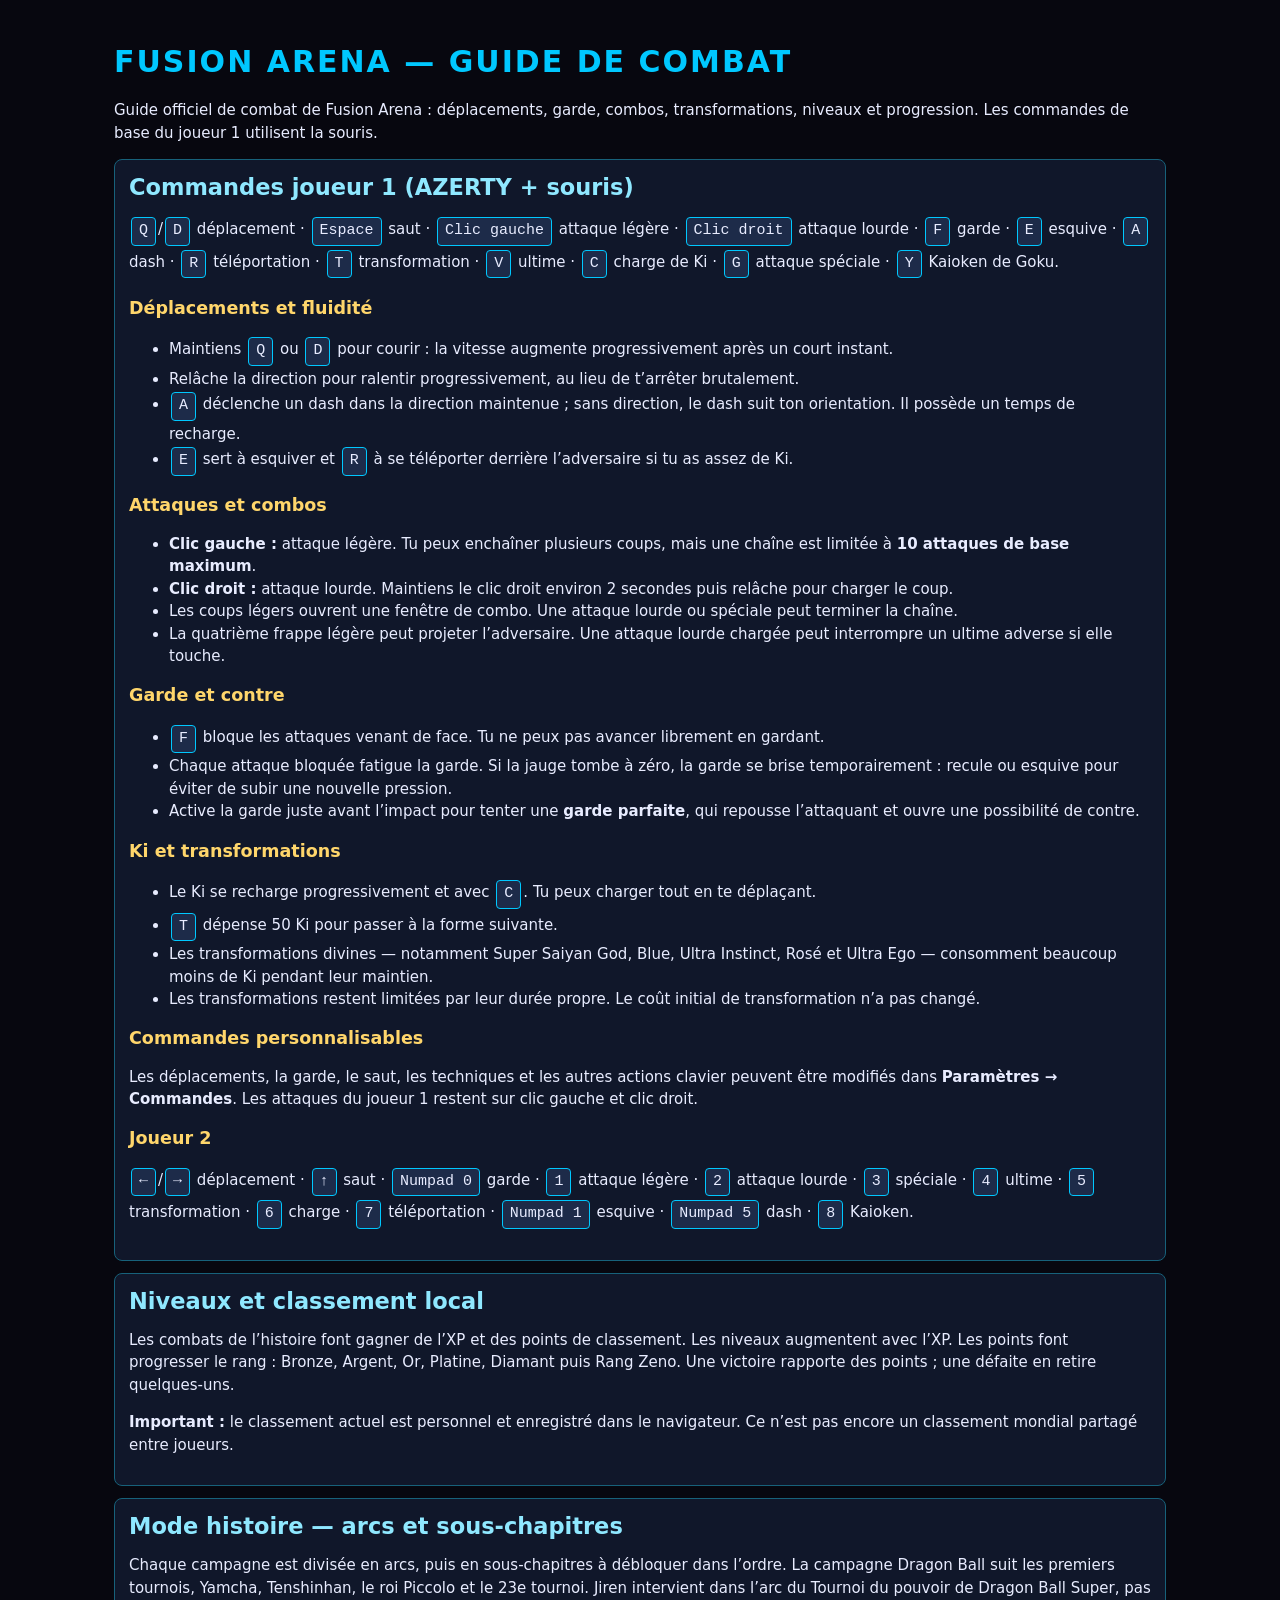
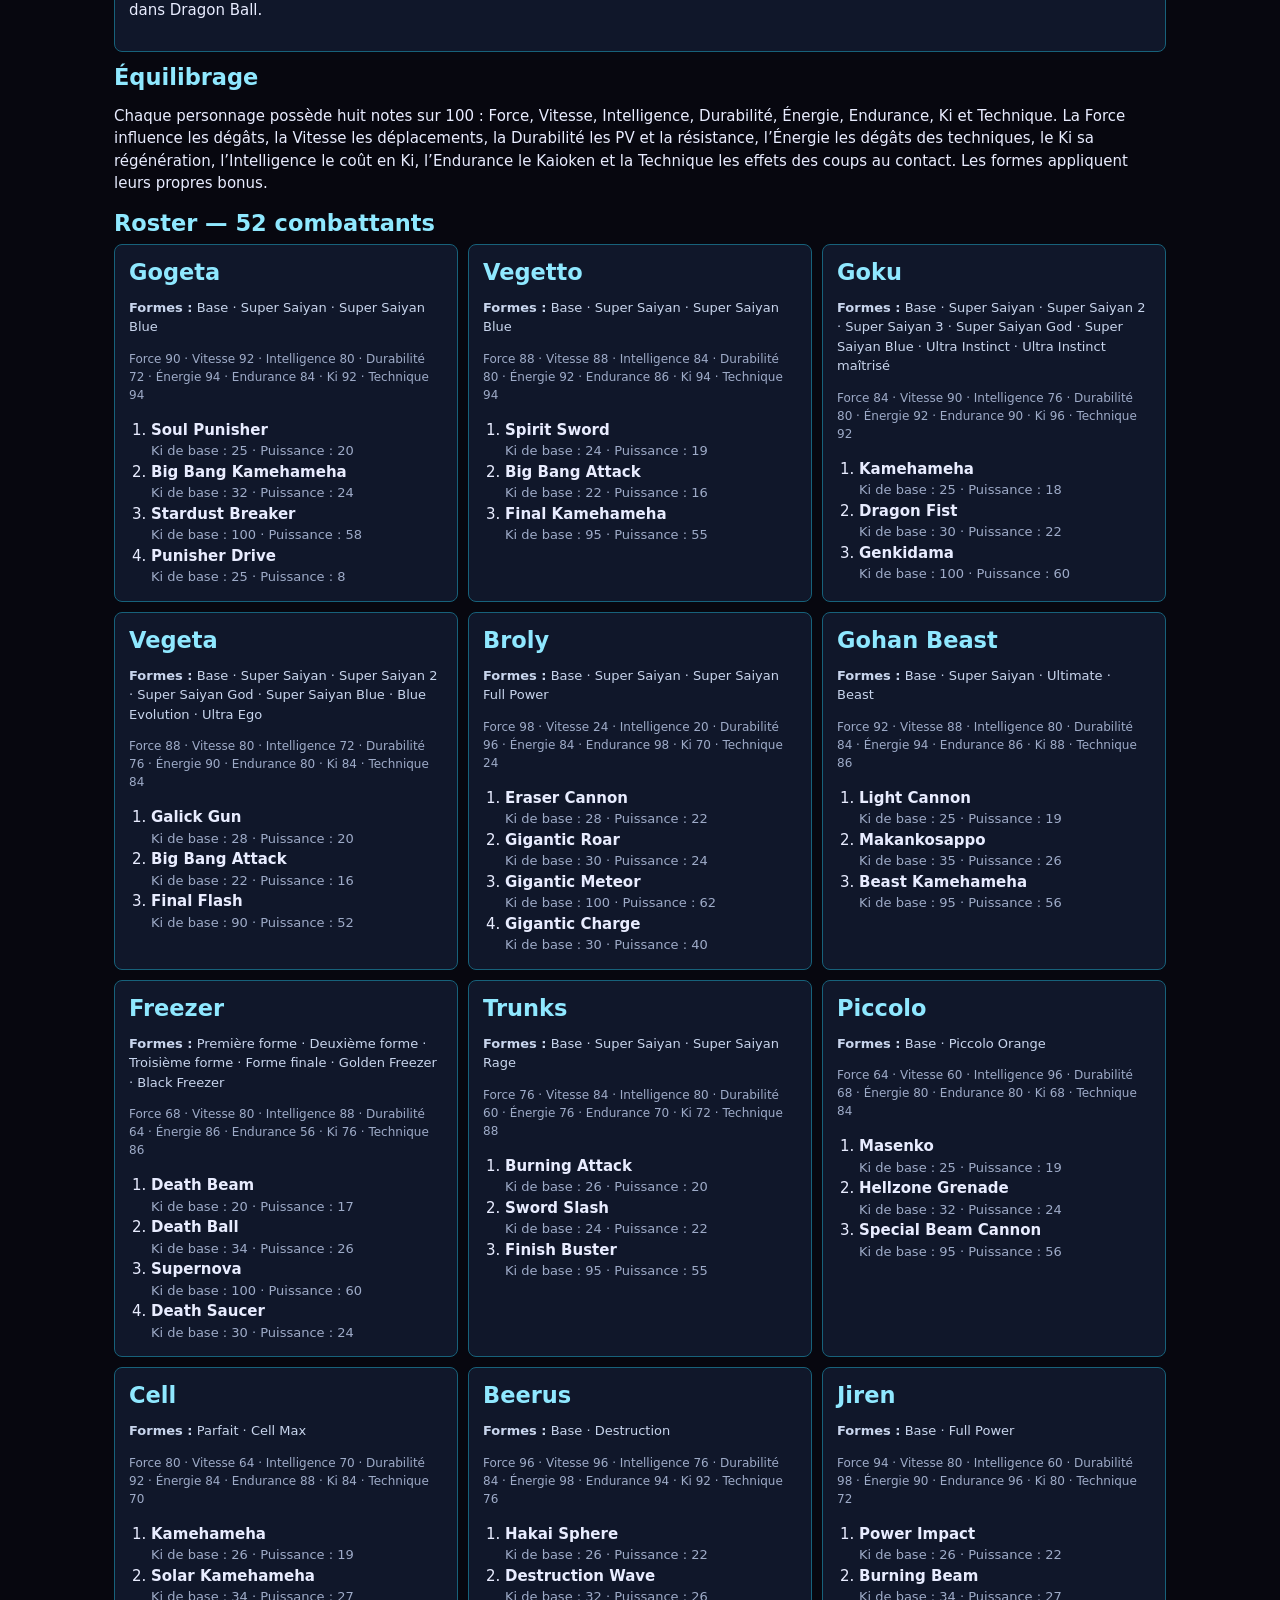
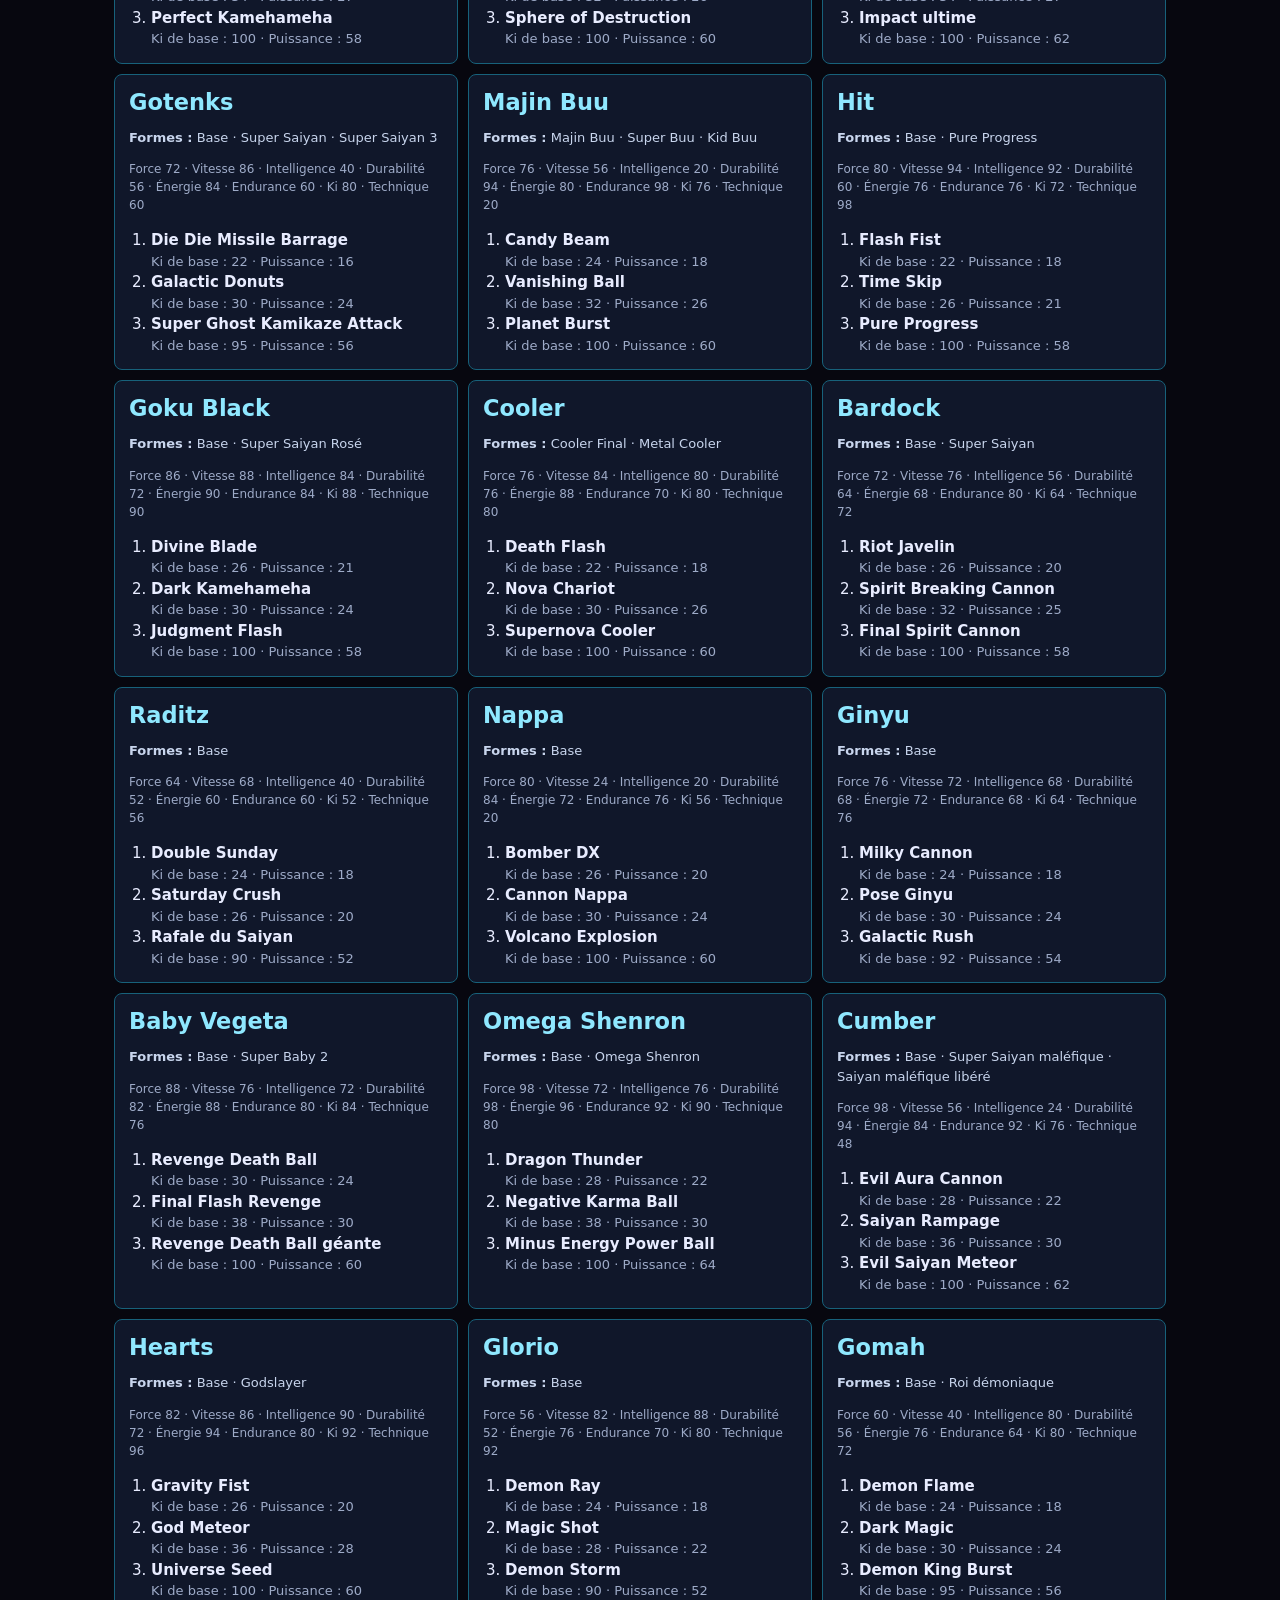
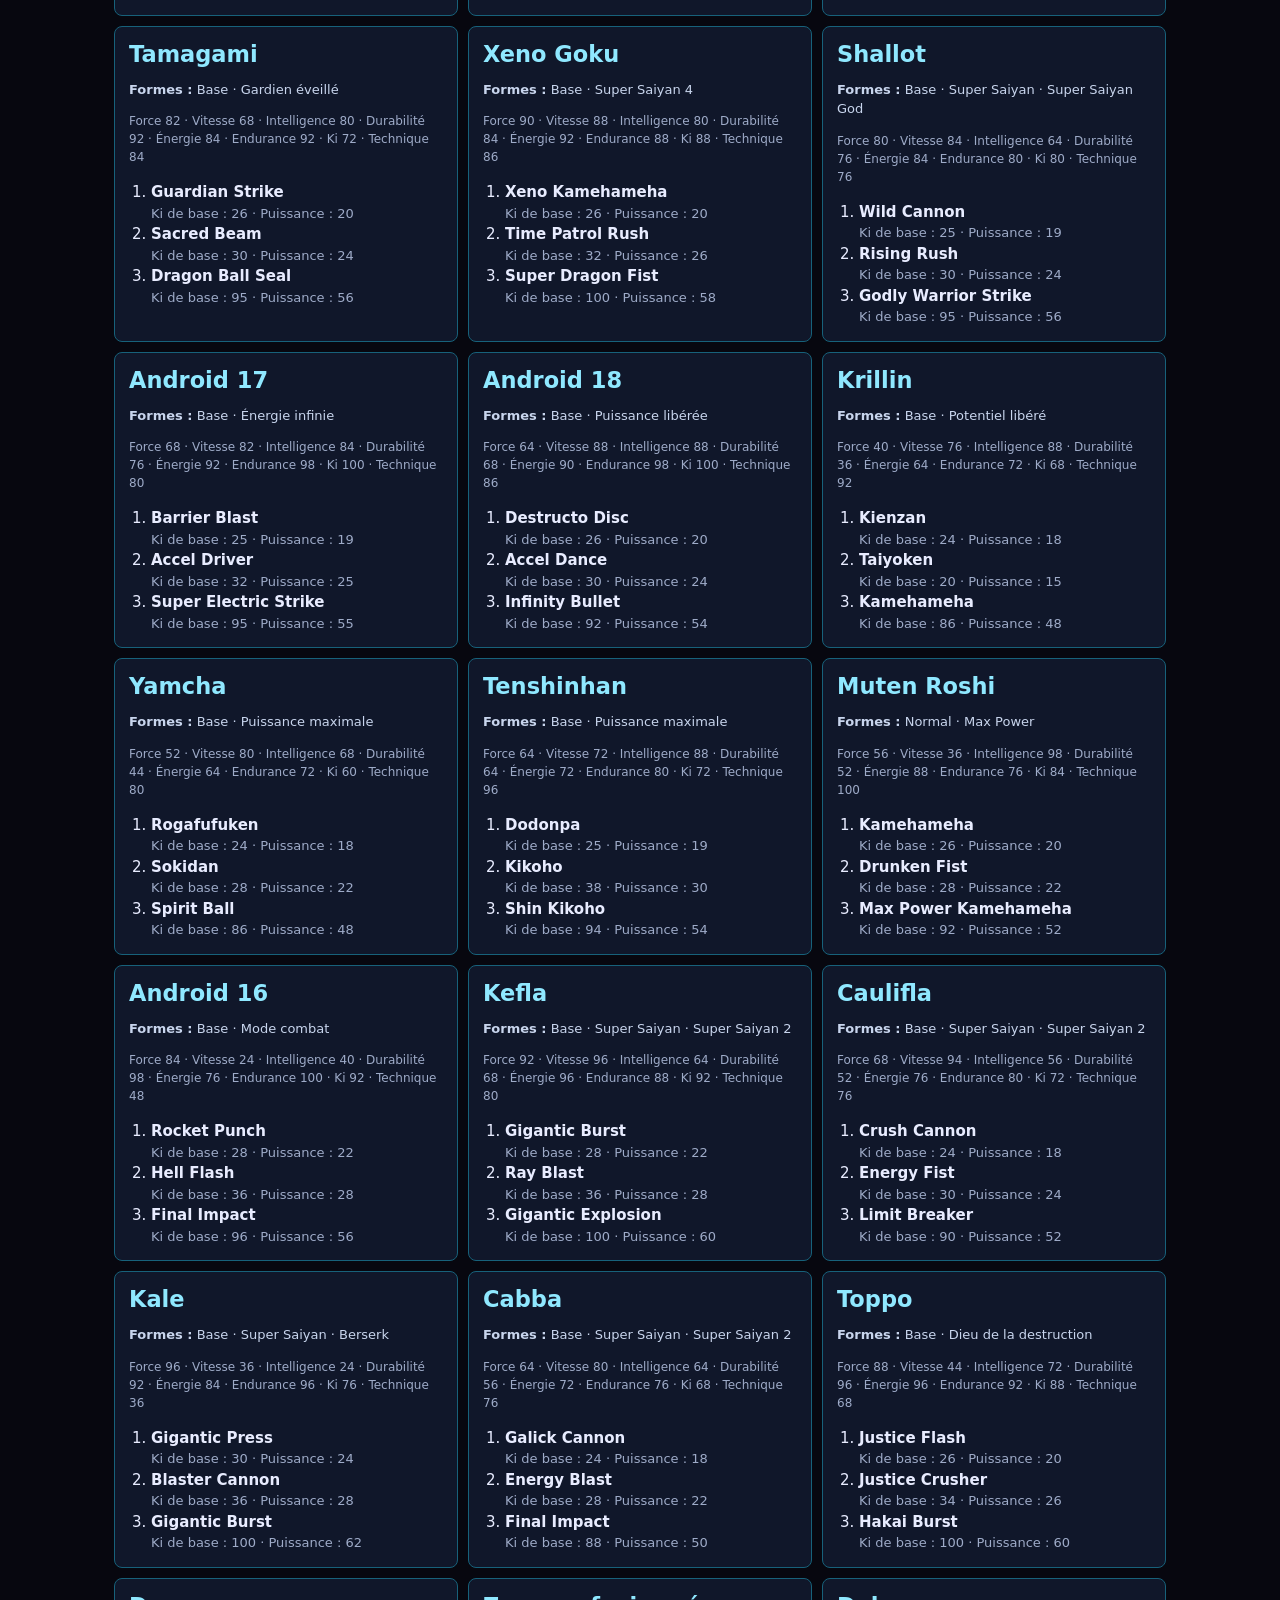
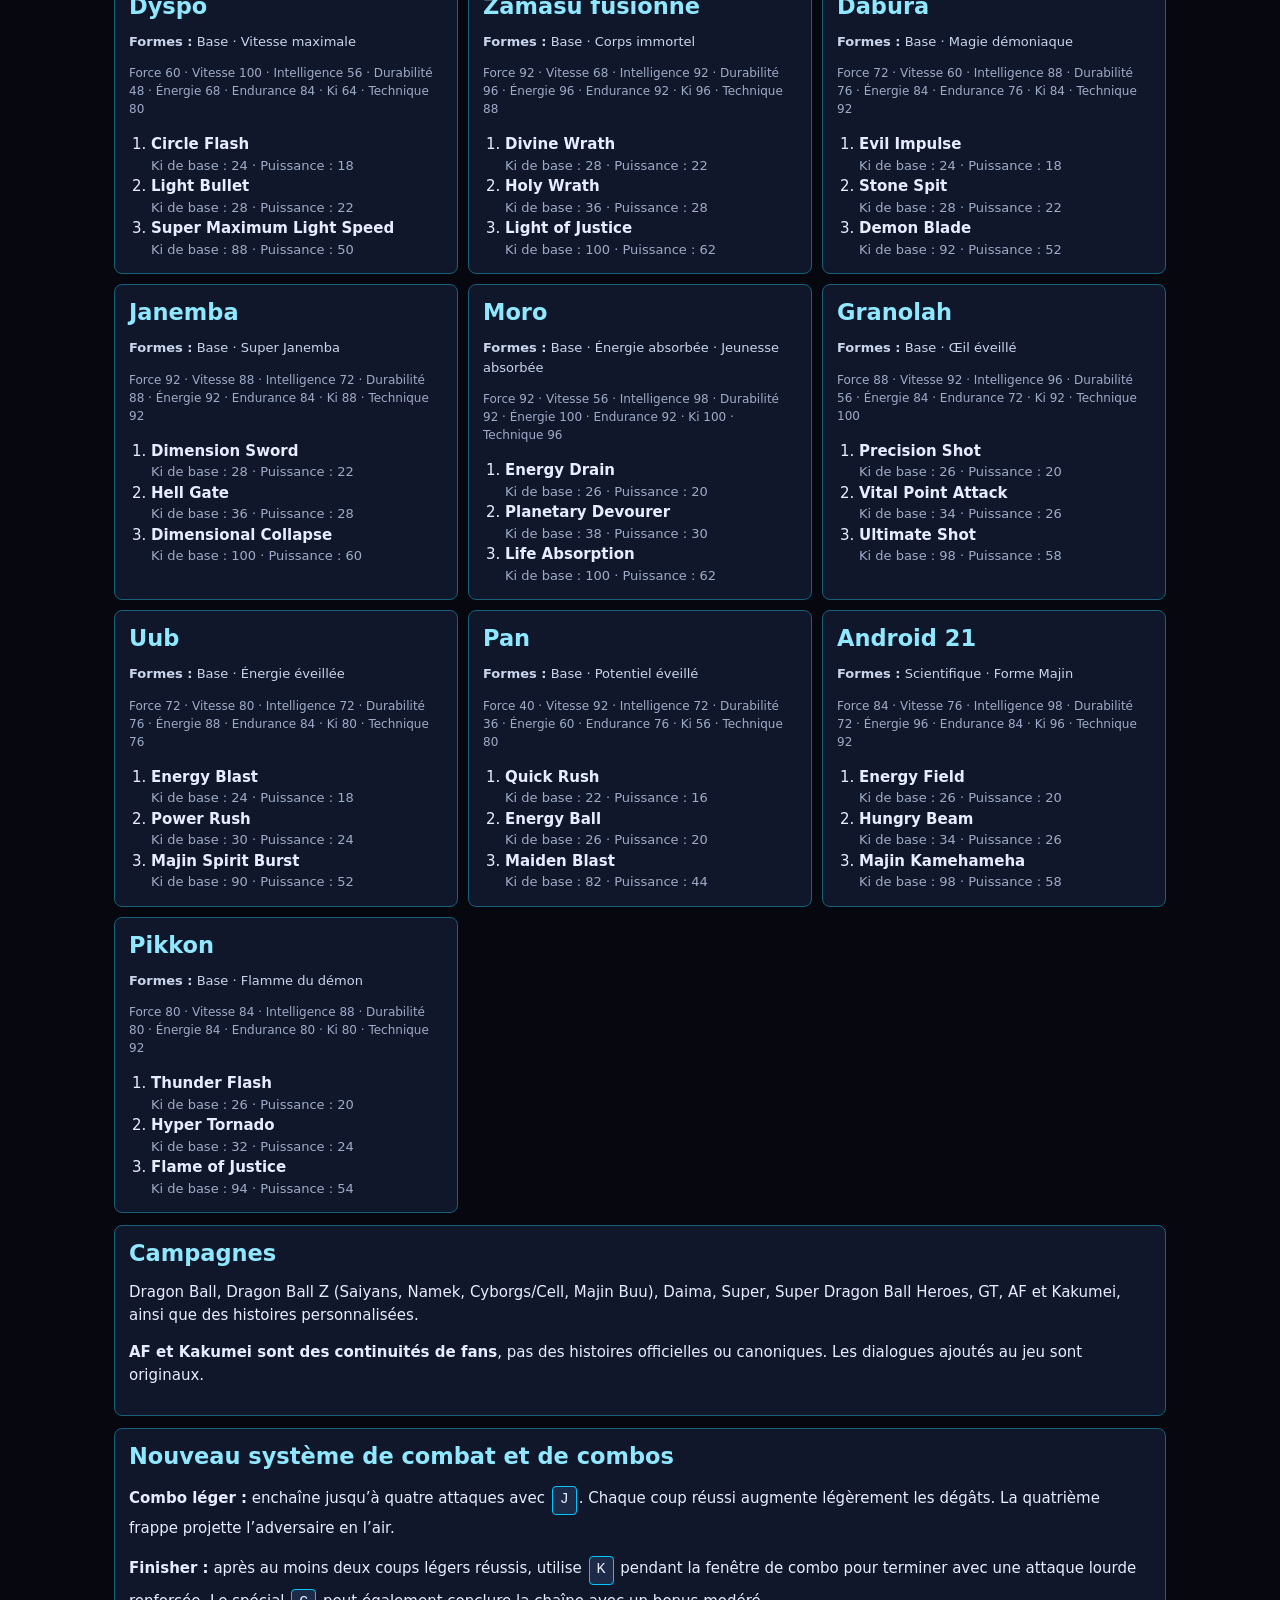
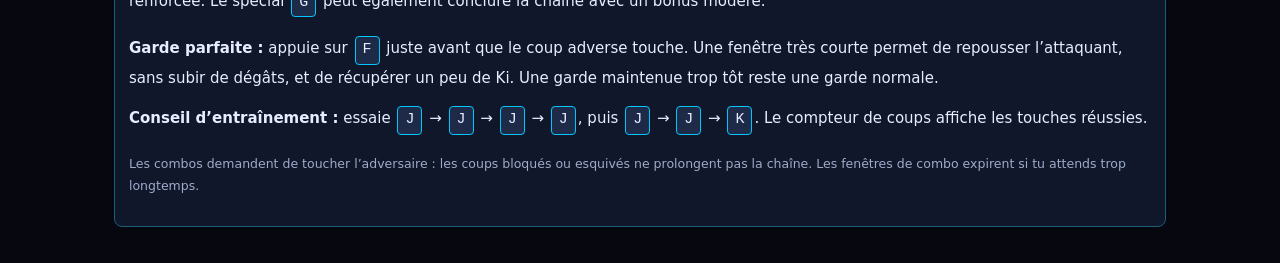
==== commit b74906e2: "Met à jour le guide de combat" ====
--- a/guide.html
+++ b/guide.html
@@ -1 +1 @@
-<!doctype html><html lang="fr"><head><meta charset="utf-8"><meta name="viewport" content="width=device-width,initial-scale=1"><title>Fusion Arena — Guide</title><style>*{box-sizing:border-box}body{margin:0;background:#07070f;color:#e8ecff;font:15px system-ui,sans-serif}main{max-width:1100px;margin:auto;padding:24px}h1{color:#00c8ff;letter-spacing:2px}h2{color:#8fe8ff;margin:0 0 8px}h3{color:#ffd66b}p,li{line-height:1.5}section,.card,article{border:1px solid #17617a;background:#10172a;border-radius:8px;padding:14px;margin:12px 0}.grid{display:grid;grid-template-columns:repeat(auto-fit,minmax(260px,1fr));gap:10px}article{margin:0}article ol{padding-left:22px;margin-bottom:0}article li span{display:block;color:#9eabc8;font-size:13px}.forms{color:#c8d5ed;font-size:13px}kbd{display:inline-block;background:#1d2b49;border:1px solid #00c8ff;border-radius:4px;padding:2px 7px;margin:2px}small{color:#9eabc8}.stats{font-size:12px;color:#9eabc8;margin:8px 0}</style></head><body><main><h1>FUSION ARENA — GUIDE DE COMBAT</h1><p>Guide indépendant du jeu. Les valeurs affichées sont celles du jeu et évoluent avec les transformations.</p><section><h2>Commandes joueur 1 (AZERTY)</h2><p><kbd>Q</kbd>/<kbd>D</kbd> déplacement · <kbd>Espace</kbd> saut · <kbd>J</kbd> attaque légère · <kbd>K</kbd> attaque lourde · <kbd>F</kbd> garde · <kbd>E</kbd> esquive · <kbd>A</kbd> dash · <kbd>R</kbd> téléportation · <kbd>T</kbd> transformation · <kbd>V</kbd> ultime · <kbd>C</kbd> charge de Ki · <kbd>G</kbd> attaque spéciale · <kbd>Y</kbd> Kaioken de Goku.</p><h3>Mécaniques</h3><ul><li>Maintiens <b>K pendant 2 secondes</b>, puis relâche pour lancer une attaque lourde chargée.</li><li>Une attaque lourde chargée qui touche peut interrompre un ultime adverse.</li><li>Le Ki se recharge passivement et avec <b>C</b>. Tu peux charger tout en te déplaçant.</li><li><b>T</b> dépense 50 Ki pour passer à la forme suivante. Certaines formes ont des bonus temporaires.</li><li>Commandes personnalisables dans <b>Paramètres → Commandes</b>.</li><li>Joueur 2 : flèches, Pavé 0 garde, 1 attaque légère, 2 attaque lourde, 3 spéciale, 4 ultime, 5 transformation, 6 charge, 7 téléportation, Pavé 1 esquive, Pavé 5 dash, 8 Kaioken.</li></ul></section><section><h2>Équilibrage</h2><p>Chaque personnage possède huit notes sur 100 : Force, Vitesse, Intelligence, Durabilité, Énergie, Endurance, Ki et Technique. La Force influence les dégâts, la Vitesse les déplacements, la Durabilité les PV et la résistance, l’Énergie les dégâts des techniques, le Ki sa régénération, l’Intelligence le coût en Ki, l’Endurance le Kaioken et la Technique les effets des coups au contact. Les formes appliquent leurs propres bonus.</p></section><h2>Roster — 52 combattants</h2><div class="grid"><article><h2>Gogeta</h2><p class='forms'><b>Formes :</b> Base · Super Saiyan · Super Saiyan Blue</p><p class='stats'>Force 90 · Vitesse 92 · Intelligence 80 · Durabilité 72 · Énergie 94 · Endurance 84 · Ki 92 · Technique 94</p><ol><li><b>Soul Punisher</b><span>Ki de base : 25 · Puissance : 20</span></li><li><b>Big Bang Kamehameha</b><span>Ki de base : 32 · Puissance : 24</span></li><li><b>Stardust Breaker</b><span>Ki de base : 100 · Puissance : 58</span></li><li><b>Punisher Drive</b><span>Ki de base : 25 · Puissance : 8</span></li></ol></article><article><h2>Vegetto</h2><p class='forms'><b>Formes :</b> Base · Super Saiyan · Super Saiyan Blue</p><p class='stats'>Force 88 · Vitesse 88 · Intelligence 84 · Durabilité 80 · Énergie 92 · Endurance 86 · Ki 94 · Technique 94</p><ol><li><b>Spirit Sword</b><span>Ki de base : 24 · Puissance : 19</span></li><li><b>Big Bang Attack</b><span>Ki de base : 22 · Puissance : 16</span></li><li><b>Final Kamehameha</b><span>Ki de base : 95 · Puissance : 55</span></li></ol></article><article><h2>Goku</h2><p class='forms'><b>Formes :</b> Base · Super Saiyan · Super Saiyan 2 · Super Saiyan 3 · Super Saiyan God · Super Saiyan Blue · Ultra Instinct · Ultra Instinct maîtrisé</p><p class='stats'>Force 84 · Vitesse 90 · Intelligence 76 · Durabilité 80 · Énergie 92 · Endurance 90 · Ki 96 · Technique 92</p><ol><li><b>Kamehameha</b><span>Ki de base : 25 · Puissance : 18</span></li><li><b>Dragon Fist</b><span>Ki de base : 30 · Puissance : 22</span></li><li><b>Genkidama</b><span>Ki de base : 100 · Puissance : 60</span></li></ol></article><article><h2>Vegeta</h2><p class='forms'><b>Formes :</b> Base · Super Saiyan · Super Saiyan 2 · Super Saiyan God · Super Saiyan Blue · Blue Evolution · Ultra Ego</p><p class='stats'>Force 88 · Vitesse 80 · Intelligence 72 · Durabilité 76 · Énergie 90 · Endurance 80 · Ki 84 · Technique 84</p><ol><li><b>Galick Gun</b><span>Ki de base : 28 · Puissance : 20</span></li><li><b>Big Bang Attack</b><span>Ki de base : 22 · Puissance : 16</span></li><li><b>Final Flash</b><span>Ki de base : 90 · Puissance : 52</span></li></ol></article><article><h2>Broly</h2><p class='forms'><b>Formes :</b> Base · Super Saiyan · Super Saiyan Full Power</p><p class='stats'>Force 98 · Vitesse 24 · Intelligence 20 · Durabilité 96 · Énergie 84 · Endurance 98 · Ki 70 · Technique 24</p><ol><li><b>Eraser Cannon</b><span>Ki de base : 28 · Puissance : 22</span></li><li><b>Gigantic Roar</b><span>Ki de base : 30 · Puissance : 24</span></li><li><b>Gigantic Meteor</b><span>Ki de base : 100 · Puissance : 62</span></li><li><b>Gigantic Charge</b><span>Ki de base : 30 · Puissance : 40</span></li></ol></article><article><h2>Gohan Beast</h2><p class='forms'><b>Formes :</b> Base · Super Saiyan · Ultimate · Beast</p><p class='stats'>Force 92 · Vitesse 88 · Intelligence 80 · Durabilité 84 · Énergie 94 · Endurance 86 · Ki 88 · Technique 86</p><ol><li><b>Light Cannon</b><span>Ki de base : 25 · Puissance : 19</span></li><li><b>Makankosappo</b><span>Ki de base : 35 · Puissance : 26</span></li><li><b>Beast Kamehameha</b><span>Ki de base : 95 · Puissance : 56</span></li></ol></article><article><h2>Freezer</h2><p class='forms'><b>Formes :</b> Première forme · Deuxième forme · Troisième forme · Forme finale · Golden Freezer · Black Freezer</p><p class='stats'>Force 68 · Vitesse 80 · Intelligence 88 · Durabilité 64 · Énergie 86 · Endurance 56 · Ki 76 · Technique 86</p><ol><li><b>Death Beam</b><span>Ki de base : 20 · Puissance : 17</span></li><li><b>Death Ball</b><span>Ki de base : 34 · Puissance : 26</span></li><li><b>Supernova</b><span>Ki de base : 100 · Puissance : 60</span></li><li><b>Death Saucer</b><span>Ki de base : 30 · Puissance : 24</span></li></ol></article><article><h2>Trunks</h2><p class='forms'><b>Formes :</b> Base · Super Saiyan · Super Saiyan Rage</p><p class='stats'>Force 76 · Vitesse 84 · Intelligence 80 · Durabilité 60 · Énergie 76 · Endurance 70 · Ki 72 · Technique 88</p><ol><li><b>Burning Attack</b><span>Ki de base : 26 · Puissance : 20</span></li><li><b>Sword Slash</b><span>Ki de base : 24 · Puissance : 22</span></li><li><b>Finish Buster</b><span>Ki de base : 95 · Puissance : 55</span></li></ol></article><article><h2>Piccolo</h2><p class='forms'><b>Formes :</b> Base · Piccolo Orange</p><p class='stats'>Force 64 · Vitesse 60 · Intelligence 96 · Durabilité 68 · Énergie 80 · Endurance 80 · Ki 68 · Technique 84</p><ol><li><b>Masenko</b><span>Ki de base : 25 · Puissance : 19</span></li><li><b>Hellzone Grenade</b><span>Ki de base : 32 · Puissance : 24</span></li><li><b>Special Beam Cannon</b><span>Ki de base : 95 · Puissance : 56</span></li></ol></article><article><h2>Cell</h2><p class='forms'><b>Formes :</b> Parfait · Cell Max</p><p class='stats'>Force 80 · Vitesse 64 · Intelligence 70 · Durabilité 92 · Énergie 84 · Endurance 88 · Ki 84 · Technique 70</p><ol><li><b>Kamehameha</b><span>Ki de base : 26 · Puissance : 19</span></li><li><b>Solar Kamehameha</b><span>Ki de base : 34 · Puissance : 27</span></li><li><b>Perfect Kamehameha</b><span>Ki de base : 100 · Puissance : 58</span></li></ol></article><article><h2>Beerus</h2><p class='forms'><b>Formes :</b> Base · Destruction</p><p class='stats'>Force 96 · Vitesse 96 · Intelligence 76 · Durabilité 84 · Énergie 98 · Endurance 94 · Ki 92 · Technique 76</p><ol><li><b>Hakai Sphere</b><span>Ki de base : 26 · Puissance : 22</span></li><li><b>Destruction Wave</b><span>Ki de base : 32 · Puissance : 26</span></li><li><b>Sphere of Destruction</b><span>Ki de base : 100 · Puissance : 60</span></li></ol></article><article><h2>Jiren</h2><p class='forms'><b>Formes :</b> Base · Full Power</p><p class='stats'>Force 94 · Vitesse 80 · Intelligence 60 · Durabilité 98 · Énergie 90 · Endurance 96 · Ki 80 · Technique 72</p><ol><li><b>Power Impact</b><span>Ki de base : 26 · Puissance : 22</span></li><li><b>Burning Beam</b><span>Ki de base : 34 · Puissance : 27</span></li><li><b>Impact ultime</b><span>Ki de base : 100 · Puissance : 62</span></li></ol></article><article><h2>Gotenks</h2><p class='forms'><b>Formes :</b> Base · Super Saiyan · Super Saiyan 3</p><p class='stats'>Force 72 · Vitesse 86 · Intelligence 40 · Durabilité 56 · Énergie 84 · Endurance 60 · Ki 80 · Technique 60</p><ol><li><b>Die Die Missile Barrage</b><span>Ki de base : 22 · Puissance : 16</span></li><li><b>Galactic Donuts</b><span>Ki de base : 30 · Puissance : 24</span></li><li><b>Super Ghost Kamikaze Attack</b><span>Ki de base : 95 · Puissance : 56</span></li></ol></article><article><h2>Majin Buu</h2><p class='forms'><b>Formes :</b> Majin Buu · Super Buu · Kid Buu</p><p class='stats'>Force 76 · Vitesse 56 · Intelligence 20 · Durabilité 94 · Énergie 80 · Endurance 98 · Ki 76 · Technique 20</p><ol><li><b>Candy Beam</b><span>Ki de base : 24 · Puissance : 18</span></li><li><b>Vanishing Ball</b><span>Ki de base : 32 · Puissance : 26</span></li><li><b>Planet Burst</b><span>Ki de base : 100 · Puissance : 60</span></li></ol></article><article><h2>Hit</h2><p class='forms'><b>Formes :</b> Base · Pure Progress</p><p class='stats'>Force 80 · Vitesse 94 · Intelligence 92 · Durabilité 60 · Énergie 76 · Endurance 76 · Ki 72 · Technique 98</p><ol><li><b>Flash Fist</b><span>Ki de base : 22 · Puissance : 18</span></li><li><b>Time Skip</b><span>Ki de base : 26 · Puissance : 21</span></li><li><b>Pure Progress</b><span>Ki de base : 100 · Puissance : 58</span></li></ol></article><article><h2>Goku Black</h2><p class='forms'><b>Formes :</b> Base · Super Saiyan Rosé</p><p class='stats'>Force 86 · Vitesse 88 · Intelligence 84 · Durabilité 72 · Énergie 90 · Endurance 84 · Ki 88 · Technique 90</p><ol><li><b>Divine Blade</b><span>Ki de base : 26 · Puissance : 21</span></li><li><b>Dark Kamehameha</b><span>Ki de base : 30 · Puissance : 24</span></li><li><b>Judgment Flash</b><span>Ki de base : 100 · Puissance : 58</span></li></ol></article><article><h2>Cooler</h2><p class='forms'><b>Formes :</b> Cooler Final · Metal Cooler</p><p class='stats'>Force 76 · Vitesse 84 · Intelligence 80 · Durabilité 76 · Énergie 88 · Endurance 70 · Ki 80 · Technique 80</p><ol><li><b>Death Flash</b><span>Ki de base : 22 · Puissance : 18</span></li><li><b>Nova Chariot</b><span>Ki de base : 30 · Puissance : 26</span></li><li><b>Supernova Cooler</b><span>Ki de base : 100 · Puissance : 60</span></li></ol></article><article><h2>Bardock</h2><p class='forms'><b>Formes :</b> Base · Super Saiyan</p><p class='stats'>Force 72 · Vitesse 76 · Intelligence 56 · Durabilité 64 · Énergie 68 · Endurance 80 · Ki 64 · Technique 72</p><ol><li><b>Riot Javelin</b><span>Ki de base : 26 · Puissance : 20</span></li><li><b>Spirit Breaking Cannon</b><span>Ki de base : 32 · Puissance : 25</span></li><li><b>Final Spirit Cannon</b><span>Ki de base : 100 · Puissance : 58</span></li></ol></article><article><h2>Raditz</h2><p class='forms'><b>Formes :</b> Base</p><p class='stats'>Force 64 · Vitesse 68 · Intelligence 40 · Durabilité 52 · Énergie 60 · Endurance 60 · Ki 52 · Technique 56</p><ol><li><b>Double Sunday</b><span>Ki de base : 24 · Puissance : 18</span></li><li><b>Saturday Crush</b><span>Ki de base : 26 · Puissance : 20</span></li><li><b>Rafale du Saiyan</b><span>Ki de base : 90 · Puissance : 52</span></li></ol></article><article><h2>Nappa</h2><p class='forms'><b>Formes :</b> Base</p><p class='stats'>Force 80 · Vitesse 24 · Intelligence 20 · Durabilité 84 · Énergie 72 · Endurance 76 · Ki 56 · Technique 20</p><ol><li><b>Bomber DX</b><span>Ki de base : 26 · Puissance : 20</span></li><li><b>Cannon Nappa</b><span>Ki de base : 30 · Puissance : 24</span></li><li><b>Volcano Explosion</b><span>Ki de base : 100 · Puissance : 60</span></li></ol></article><article><h2>Ginyu</h2><p class='forms'><b>Formes :</b> Base</p><p class='stats'>Force 76 · Vitesse 72 · Intelligence 68 · Durabilité 68 · Énergie 72 · Endurance 68 · Ki 64 · Technique 76</p><ol><li><b>Milky Cannon</b><span>Ki de base : 24 · Puissance : 18</span></li><li><b>Pose Ginyu</b><span>Ki de base : 30 · Puissance : 24</span></li><li><b>Galactic Rush</b><span>Ki de base : 92 · Puissance : 54</span></li></ol></article><article><h2>Baby Vegeta</h2><p class='forms'><b>Formes :</b> Base · Super Baby 2</p><p class='stats'>Force 88 · Vitesse 76 · Intelligence 72 · Durabilité 82 · Énergie 88 · Endurance 80 · Ki 84 · Technique 76</p><ol><li><b>Revenge Death Ball</b><span>Ki de base : 30 · Puissance : 24</span></li><li><b>Final Flash Revenge</b><span>Ki de base : 38 · Puissance : 30</span></li><li><b>Revenge Death Ball géante</b><span>Ki de base : 100 · Puissance : 60</span></li></ol></article><article><h2>Omega Shenron</h2><p class='forms'><b>Formes :</b> Base · Omega Shenron</p><p class='stats'>Force 98 · Vitesse 72 · Intelligence 76 · Durabilité 98 · Énergie 96 · Endurance 92 · Ki 90 · Technique 80</p><ol><li><b>Dragon Thunder</b><span>Ki de base : 28 · Puissance : 22</span></li><li><b>Negative Karma Ball</b><span>Ki de base : 38 · Puissance : 30</span></li><li><b>Minus Energy Power Ball</b><span>Ki de base : 100 · Puissance : 64</span></li></ol></article><article><h2>Cumber</h2><p class='forms'><b>Formes :</b> Base · Super Saiyan maléfique · Saiyan maléfique libéré</p><p class='stats'>Force 98 · Vitesse 56 · Intelligence 24 · Durabilité 94 · Énergie 84 · Endurance 92 · Ki 76 · Technique 48</p><ol><li><b>Evil Aura Cannon</b><span>Ki de base : 28 · Puissance : 22</span></li><li><b>Saiyan Rampage</b><span>Ki de base : 36 · Puissance : 30</span></li><li><b>Evil Saiyan Meteor</b><span>Ki de base : 100 · Puissance : 62</span></li></ol></article><article><h2>Hearts</h2><p class='forms'><b>Formes :</b> Base · Godslayer</p><p class='stats'>Force 82 · Vitesse 86 · Intelligence 90 · Durabilité 72 · Énergie 94 · Endurance 80 · Ki 92 · Technique 96</p><ol><li><b>Gravity Fist</b><span>Ki de base : 26 · Puissance : 20</span></li><li><b>God Meteor</b><span>Ki de base : 36 · Puissance : 28</span></li><li><b>Universe Seed</b><span>Ki de base : 100 · Puissance : 60</span></li></ol></article><article><h2>Glorio</h2><p class='forms'><b>Formes :</b> Base</p><p class='stats'>Force 56 · Vitesse 82 · Intelligence 88 · Durabilité 52 · Énergie 76 · Endurance 70 · Ki 80 · Technique 92</p><ol><li><b>Demon Ray</b><span>Ki de base : 24 · Puissance : 18</span></li><li><b>Magic Shot</b><span>Ki de base : 28 · Puissance : 22</span></li><li><b>Demon Storm</b><span>Ki de base : 90 · Puissance : 52</span></li></ol></article><article><h2>Gomah</h2><p class='forms'><b>Formes :</b> Base · Roi démoniaque</p><p class='stats'>Force 60 · Vitesse 40 · Intelligence 80 · Durabilité 56 · Énergie 76 · Endurance 64 · Ki 80 · Technique 72</p><ol><li><b>Demon Flame</b><span>Ki de base : 24 · Puissance : 18</span></li><li><b>Dark Magic</b><span>Ki de base : 30 · Puissance : 24</span></li><li><b>Demon King Burst</b><span>Ki de base : 95 · Puissance : 56</span></li></ol></article><article><h2>Tamagami</h2><p class='forms'><b>Formes :</b> Base · Gardien éveillé</p><p class='stats'>Force 82 · Vitesse 68 · Intelligence 80 · Durabilité 92 · Énergie 84 · Endurance 92 · Ki 72 · Technique 84</p><ol><li><b>Guardian Strike</b><span>Ki de base : 26 · Puissance : 20</span></li><li><b>Sacred Beam</b><span>Ki de base : 30 · Puissance : 24</span></li><li><b>Dragon Ball Seal</b><span>Ki de base : 95 · Puissance : 56</span></li></ol></article><article><h2>Xeno Goku</h2><p class='forms'><b>Formes :</b> Base · Super Saiyan 4</p><p class='stats'>Force 90 · Vitesse 88 · Intelligence 80 · Durabilité 84 · Énergie 92 · Endurance 88 · Ki 88 · Technique 86</p><ol><li><b>Xeno Kamehameha</b><span>Ki de base : 26 · Puissance : 20</span></li><li><b>Time Patrol Rush</b><span>Ki de base : 32 · Puissance : 26</span></li><li><b>Super Dragon Fist</b><span>Ki de base : 100 · Puissance : 58</span></li></ol></article><article><h2>Shallot</h2><p class='forms'><b>Formes :</b> Base · Super Saiyan · Super Saiyan God</p><p class='stats'>Force 80 · Vitesse 84 · Intelligence 64 · Durabilité 76 · Énergie 84 · Endurance 80 · Ki 80 · Technique 76</p><ol><li><b>Wild Cannon</b><span>Ki de base : 25 · Puissance : 19</span></li><li><b>Rising Rush</b><span>Ki de base : 30 · Puissance : 24</span></li><li><b>Godly Warrior Strike</b><span>Ki de base : 95 · Puissance : 56</span></li></ol></article><article><h2>Android 17</h2><p class='forms'><b>Formes :</b> Base · Énergie infinie</p><p class='stats'>Force 68 · Vitesse 82 · Intelligence 84 · Durabilité 76 · Énergie 92 · Endurance 98 · Ki 100 · Technique 80</p><ol><li><b>Barrier Blast</b><span>Ki de base : 25 · Puissance : 19</span></li><li><b>Accel Driver</b><span>Ki de base : 32 · Puissance : 25</span></li><li><b>Super Electric Strike</b><span>Ki de base : 95 · Puissance : 55</span></li></ol></article><article><h2>Android 18</h2><p class='forms'><b>Formes :</b> Base · Puissance libérée</p><p class='stats'>Force 64 · Vitesse 88 · Intelligence 88 · Durabilité 68 · Énergie 90 · Endurance 98 · Ki 100 · Technique 86</p><ol><li><b>Destructo Disc</b><span>Ki de base : 26 · Puissance : 20</span></li><li><b>Accel Dance</b><span>Ki de base : 30 · Puissance : 24</span></li><li><b>Infinity Bullet</b><span>Ki de base : 92 · Puissance : 54</span></li></ol></article><article><h2>Krillin</h2><p class='forms'><b>Formes :</b> Base · Potentiel libéré</p><p class='stats'>Force 40 · Vitesse 76 · Intelligence 88 · Durabilité 36 · Énergie 64 · Endurance 72 · Ki 68 · Technique 92</p><ol><li><b>Kienzan</b><span>Ki de base : 24 · Puissance : 18</span></li><li><b>Taiyoken</b><span>Ki de base : 20 · Puissance : 15</span></li><li><b>Kamehameha</b><span>Ki de base : 86 · Puissance : 48</span></li></ol></article><article><h2>Yamcha</h2><p class='forms'><b>Formes :</b> Base · Puissance maximale</p><p class='stats'>Force 52 · Vitesse 80 · Intelligence 68 · Durabilité 44 · Énergie 64 · Endurance 72 · Ki 60 · Technique 80</p><ol><li><b>Rogafufuken</b><span>Ki de base : 24 · Puissance : 18</span></li><li><b>Sokidan</b><span>Ki de base : 28 · Puissance : 22</span></li><li><b>Spirit Ball</b><span>Ki de base : 86 · Puissance : 48</span></li></ol></article><article><h2>Tenshinhan</h2><p class='forms'><b>Formes :</b> Base · Puissance maximale</p><p class='stats'>Force 64 · Vitesse 72 · Intelligence 88 · Durabilité 64 · Énergie 72 · Endurance 80 · Ki 72 · Technique 96</p><ol><li><b>Dodonpa</b><span>Ki de base : 25 · Puissance : 19</span></li><li><b>Kikoho</b><span>Ki de base : 38 · Puissance : 30</span></li><li><b>Shin Kikoho</b><span>Ki de base : 94 · Puissance : 54</span></li></ol></article><article><h2>Muten Roshi</h2><p class='forms'><b>Formes :</b> Normal · Max Power</p><p class='stats'>Force 56 · Vitesse 36 · Intelligence 98 · Durabilité 52 · Énergie 88 · Endurance 76 · Ki 84 · Technique 100</p><ol><li><b>Kamehameha</b><span>Ki de base : 26 · Puissance : 20</span></li><li><b>Drunken Fist</b><span>Ki de base : 28 · Puissance : 22</span></li><li><b>Max Power Kamehameha</b><span>Ki de base : 92 · Puissance : 52</span></li></ol></article><article><h2>Android 16</h2><p class='forms'><b>Formes :</b> Base · Mode combat</p><p class='stats'>Force 84 · Vitesse 24 · Intelligence 40 · Durabilité 98 · Énergie 76 · Endurance 100 · Ki 92 · Technique 48</p><ol><li><b>Rocket Punch</b><span>Ki de base : 28 · Puissance : 22</span></li><li><b>Hell Flash</b><span>Ki de base : 36 · Puissance : 28</span></li><li><b>Final Impact</b><span>Ki de base : 96 · Puissance : 56</span></li></ol></article><article><h2>Kefla</h2><p class='forms'><b>Formes :</b> Base · Super Saiyan · Super Saiyan 2</p><p class='stats'>Force 92 · Vitesse 96 · Intelligence 64 · Durabilité 68 · Énergie 96 · Endurance 88 · Ki 92 · Technique 80</p><ol><li><b>Gigantic Burst</b><span>Ki de base : 28 · Puissance : 22</span></li><li><b>Ray Blast</b><span>Ki de base : 36 · Puissance : 28</span></li><li><b>Gigantic Explosion</b><span>Ki de base : 100 · Puissance : 60</span></li></ol></article><article><h2>Caulifla</h2><p class='forms'><b>Formes :</b> Base · Super Saiyan · Super Saiyan 2</p><p class='stats'>Force 68 · Vitesse 94 · Intelligence 56 · Durabilité 52 · Énergie 76 · Endurance 80 · Ki 72 · Technique 76</p><ol><li><b>Crush Cannon</b><span>Ki de base : 24 · Puissance : 18</span></li><li><b>Energy Fist</b><span>Ki de base : 30 · Puissance : 24</span></li><li><b>Limit Breaker</b><span>Ki de base : 90 · Puissance : 52</span></li></ol></article><article><h2>Kale</h2><p class='forms'><b>Formes :</b> Base · Super Saiyan · Berserk</p><p class='stats'>Force 96 · Vitesse 36 · Intelligence 24 · Durabilité 92 · Énergie 84 · Endurance 96 · Ki 76 · Technique 36</p><ol><li><b>Gigantic Press</b><span>Ki de base : 30 · Puissance : 24</span></li><li><b>Blaster Cannon</b><span>Ki de base : 36 · Puissance : 28</span></li><li><b>Gigantic Burst</b><span>Ki de base : 100 · Puissance : 62</span></li></ol></article><article><h2>Cabba</h2><p class='forms'><b>Formes :</b> Base · Super Saiyan · Super Saiyan 2</p><p class='stats'>Force 64 · Vitesse 80 · Intelligence 64 · Durabilité 56 · Énergie 72 · Endurance 76 · Ki 68 · Technique 76</p><ol><li><b>Galick Cannon</b><span>Ki de base : 24 · Puissance : 18</span></li><li><b>Energy Blast</b><span>Ki de base : 28 · Puissance : 22</span></li><li><b>Final Impact</b><span>Ki de base : 88 · Puissance : 50</span></li></ol></article><article><h2>Toppo</h2><p class='forms'><b>Formes :</b> Base · Dieu de la destruction</p><p class='stats'>Force 88 · Vitesse 44 · Intelligence 72 · Durabilité 96 · Énergie 96 · Endurance 92 · Ki 88 · Technique 68</p><ol><li><b>Justice Flash</b><span>Ki de base : 26 · Puissance : 20</span></li><li><b>Justice Crusher</b><span>Ki de base : 34 · Puissance : 26</span></li><li><b>Hakai Burst</b><span>Ki de base : 100 · Puissance : 60</span></li></ol></article><article><h2>Dyspo</h2><p class='forms'><b>Formes :</b> Base · Vitesse maximale</p><p class='stats'>Force 60 · Vitesse 100 · Intelligence 56 · Durabilité 48 · Énergie 68 · Endurance 84 · Ki 64 · Technique 80</p><ol><li><b>Circle Flash</b><span>Ki de base : 24 · Puissance : 18</span></li><li><b>Light Bullet</b><span>Ki de base : 28 · Puissance : 22</span></li><li><b>Super Maximum Light Speed</b><span>Ki de base : 88 · Puissance : 50</span></li></ol></article><article><h2>Zamasu fusionné</h2><p class='forms'><b>Formes :</b> Base · Corps immortel</p><p class='stats'>Force 92 · Vitesse 68 · Intelligence 92 · Durabilité 96 · Énergie 96 · Endurance 92 · Ki 96 · Technique 88</p><ol><li><b>Divine Wrath</b><span>Ki de base : 28 · Puissance : 22</span></li><li><b>Holy Wrath</b><span>Ki de base : 36 · Puissance : 28</span></li><li><b>Light of Justice</b><span>Ki de base : 100 · Puissance : 62</span></li></ol></article><article><h2>Dabura</h2><p class='forms'><b>Formes :</b> Base · Magie démoniaque</p><p class='stats'>Force 72 · Vitesse 60 · Intelligence 88 · Durabilité 76 · Énergie 84 · Endurance 76 · Ki 84 · Technique 92</p><ol><li><b>Evil Impulse</b><span>Ki de base : 24 · Puissance : 18</span></li><li><b>Stone Spit</b><span>Ki de base : 28 · Puissance : 22</span></li><li><b>Demon Blade</b><span>Ki de base : 92 · Puissance : 52</span></li></ol></article><article><h2>Janemba</h2><p class='forms'><b>Formes :</b> Base · Super Janemba</p><p class='stats'>Force 92 · Vitesse 88 · Intelligence 72 · Durabilité 88 · Énergie 92 · Endurance 84 · Ki 88 · Technique 92</p><ol><li><b>Dimension Sword</b><span>Ki de base : 28 · Puissance : 22</span></li><li><b>Hell Gate</b><span>Ki de base : 36 · Puissance : 28</span></li><li><b>Dimensional Collapse</b><span>Ki de base : 100 · Puissance : 60</span></li></ol></article><article><h2>Moro</h2><p class='forms'><b>Formes :</b> Base · Énergie absorbée · Jeunesse absorbée</p><p class='stats'>Force 92 · Vitesse 56 · Intelligence 98 · Durabilité 92 · Énergie 100 · Endurance 92 · Ki 100 · Technique 96</p><ol><li><b>Energy Drain</b><span>Ki de base : 26 · Puissance : 20</span></li><li><b>Planetary Devourer</b><span>Ki de base : 38 · Puissance : 30</span></li><li><b>Life Absorption</b><span>Ki de base : 100 · Puissance : 62</span></li></ol></article><article><h2>Granolah</h2><p class='forms'><b>Formes :</b> Base · Œil éveillé</p><p class='stats'>Force 88 · Vitesse 92 · Intelligence 96 · Durabilité 56 · Énergie 84 · Endurance 72 · Ki 92 · Technique 100</p><ol><li><b>Precision Shot</b><span>Ki de base : 26 · Puissance : 20</span></li><li><b>Vital Point Attack</b><span>Ki de base : 34 · Puissance : 26</span></li><li><b>Ultimate Shot</b><span>Ki de base : 98 · Puissance : 58</span></li></ol></article><article><h2>Uub</h2><p class='forms'><b>Formes :</b> Base · Énergie éveillée</p><p class='stats'>Force 72 · Vitesse 80 · Intelligence 72 · Durabilité 76 · Énergie 88 · Endurance 84 · Ki 80 · Technique 76</p><ol><li><b>Energy Blast</b><span>Ki de base : 24 · Puissance : 18</span></li><li><b>Power Rush</b><span>Ki de base : 30 · Puissance : 24</span></li><li><b>Majin Spirit Burst</b><span>Ki de base : 90 · Puissance : 52</span></li></ol></article><article><h2>Pan</h2><p class='forms'><b>Formes :</b> Base · Potentiel éveillé</p><p class='stats'>Force 40 · Vitesse 92 · Intelligence 72 · Durabilité 36 · Énergie 60 · Endurance 76 · Ki 56 · Technique 80</p><ol><li><b>Quick Rush</b><span>Ki de base : 22 · Puissance : 16</span></li><li><b>Energy Ball</b><span>Ki de base : 26 · Puissance : 20</span></li><li><b>Maiden Blast</b><span>Ki de base : 82 · Puissance : 44</span></li></ol></article><article><h2>Android 21</h2><p class='forms'><b>Formes :</b> Scientifique · Forme Majin</p><p class='stats'>Force 84 · Vitesse 76 · Intelligence 98 · Durabilité 72 · Énergie 96 · Endurance 84 · Ki 96 · Technique 92</p><ol><li><b>Energy Field</b><span>Ki de base : 26 · Puissance : 20</span></li><li><b>Hungry Beam</b><span>Ki de base : 34 · Puissance : 26</span></li><li><b>Majin Kamehameha</b><span>Ki de base : 98 · Puissance : 58</span></li></ol></article><article><h2>Pikkon</h2><p class='forms'><b>Formes :</b> Base · Flamme du démon</p><p class='stats'>Force 80 · Vitesse 84 · Intelligence 88 · Durabilité 80 · Énergie 84 · Endurance 80 · Ki 80 · Technique 92</p><ol><li><b>Thunder Flash</b><span>Ki de base : 26 · Puissance : 20</span></li><li><b>Hyper Tornado</b><span>Ki de base : 32 · Puissance : 24</span></li><li><b>Flame of Justice</b><span>Ki de base : 94 · Puissance : 54</span></li></ol></article></div><section><h2>Campagnes</h2><p>Dragon Ball, Dragon Ball Z (Saiyans, Namek, Cyborgs/Cell, Majin Buu), Daima, Super, Super Dragon Ball Heroes, GT, AF et Kakumei, ainsi que des histoires personnalisées.</p><p><b>AF et Kakumei sont des continuités de fans</b>, pas des histoires officielles ou canoniques. Les dialogues ajoutés au jeu sont originaux.</p></section><section><h2>Nouveau système de combat et de combos</h2><p><b>Combo léger :</b> enchaîne jusqu’à quatre attaques avec <kbd>J</kbd>. Chaque coup réussi augmente légèrement les dégâts. La quatrième frappe projette l’adversaire en l’air.</p><p><b>Finisher :</b> après au moins deux coups légers réussis, utilise <kbd>K</kbd> pendant la fenêtre de combo pour terminer avec une attaque lourde renforcée. Le spécial <kbd>G</kbd> peut également conclure la chaîne avec un bonus modéré.</p><p><b>Garde parfaite :</b> appuie sur <kbd>F</kbd> juste avant que le coup adverse touche. Une fenêtre très courte permet de repousser l’attaquant, sans subir de dégâts, et de récupérer un peu de Ki. Une garde maintenue trop tôt reste une garde normale.</p><p><b>Conseil d’entraînement :</b> essaie <kbd>J</kbd> → <kbd>J</kbd> → <kbd>J</kbd> → <kbd>J</kbd>, puis <kbd>J</kbd> → <kbd>J</kbd> → <kbd>K</kbd>. Le compteur de coups affiche les touches réussies.</p><p><small>Les combos demandent de toucher l’adversaire : les coups bloqués ou esquivés ne prolongent pas la chaîne. Les fenêtres de combo expirent si tu attends trop longtemps.</small></p></section></main></body></html>+<!doctype html><html lang="fr"><head><meta charset="utf-8"><meta name="viewport" content="width=device-width,initial-scale=1"><title>Fusion Arena — Guide</title><style>*{box-sizing:border-box}body{margin:0;background:#07070f;color:#e8ecff;font:15px system-ui,sans-serif}main{max-width:1100px;margin:auto;padding:24px}h1{color:#00c8ff;letter-spacing:2px}h2{color:#8fe8ff;margin:0 0 8px}h3{color:#ffd66b}p,li{line-height:1.5}section,.card,article{border:1px solid #17617a;background:#10172a;border-radius:8px;padding:14px;margin:12px 0}.grid{display:grid;grid-template-columns:repeat(auto-fit,minmax(260px,1fr));gap:10px}article{margin:0}article ol{padding-left:22px;margin-bottom:0}article li span{display:block;color:#9eabc8;font-size:13px}.forms{color:#c8d5ed;font-size:13px}kbd{display:inline-block;background:#1d2b49;border:1px solid #00c8ff;border-radius:4px;padding:2px 7px;margin:2px}small{color:#9eabc8}.stats{font-size:12px;color:#9eabc8;margin:8px 0}</style></head><body><main><h1>FUSION ARENA — GUIDE DE COMBAT</h1><p>Guide officiel de combat de Fusion Arena : déplacements, garde, combos, transformations, niveaux et progression. Les commandes de base du joueur 1 utilisent la souris.</p><section><h2>Commandes joueur 1 (AZERTY + souris)</h2><p><kbd>Q</kbd>/<kbd>D</kbd> déplacement · <kbd>Espace</kbd> saut · <kbd>Clic gauche</kbd> attaque légère · <kbd>Clic droit</kbd> attaque lourde · <kbd>F</kbd> garde · <kbd>E</kbd> esquive · <kbd>A</kbd> dash · <kbd>R</kbd> téléportation · <kbd>T</kbd> transformation · <kbd>V</kbd> ultime · <kbd>C</kbd> charge de Ki · <kbd>G</kbd> attaque spéciale · <kbd>Y</kbd> Kaioken de Goku.</p><h3>Déplacements et fluidité</h3><ul><li>Maintiens <kbd>Q</kbd> ou <kbd>D</kbd> pour courir : la vitesse augmente progressivement après un court instant.</li><li>Relâche la direction pour ralentir progressivement, au lieu de t’arrêter brutalement.</li><li><kbd>A</kbd> déclenche un dash dans la direction maintenue ; sans direction, le dash suit ton orientation. Il possède un temps de recharge.</li><li><kbd>E</kbd> sert à esquiver et <kbd>R</kbd> à se téléporter derrière l’adversaire si tu as assez de Ki.</li></ul><h3>Attaques et combos</h3><ul><li><b>Clic gauche :</b> attaque légère. Tu peux enchaîner plusieurs coups, mais une chaîne est limitée à <b>10 attaques de base maximum</b>.</li><li><b>Clic droit :</b> attaque lourde. Maintiens le clic droit environ 2 secondes puis relâche pour charger le coup.</li><li>Les coups légers ouvrent une fenêtre de combo. Une attaque lourde ou spéciale peut terminer la chaîne.</li><li>La quatrième frappe légère peut projeter l’adversaire. Une attaque lourde chargée peut interrompre un ultime adverse si elle touche.</li></ul><h3>Garde et contre</h3><ul><li><kbd>F</kbd> bloque les attaques venant de face. Tu ne peux pas avancer librement en gardant.</li><li>Chaque attaque bloquée fatigue la garde. Si la jauge tombe à zéro, la garde se brise temporairement : recule ou esquive pour éviter de subir une nouvelle pression.</li><li>Active la garde juste avant l’impact pour tenter une <b>garde parfaite</b>, qui repousse l’attaquant et ouvre une possibilité de contre.</li></ul><h3>Ki et transformations</h3><ul><li>Le Ki se recharge progressivement et avec <kbd>C</kbd>. Tu peux charger tout en te déplaçant.</li><li><kbd>T</kbd> dépense 50 Ki pour passer à la forme suivante.</li><li>Les transformations divines — notamment Super Saiyan God, Blue, Ultra Instinct, Rosé et Ultra Ego — consomment beaucoup moins de Ki pendant leur maintien.</li><li>Les transformations restent limitées par leur durée propre. Le coût initial de transformation n’a pas changé.</li></ul><h3>Commandes personnalisables</h3><p>Les déplacements, la garde, le saut, les techniques et les autres actions clavier peuvent être modifiés dans <b>Paramètres → Commandes</b>. Les attaques du joueur 1 restent sur clic gauche et clic droit.</p><h3>Joueur 2</h3><p><kbd>←</kbd>/<kbd>→</kbd> déplacement · <kbd>↑</kbd> saut · <kbd>Numpad 0</kbd> garde · <kbd>1</kbd> attaque légère · <kbd>2</kbd> attaque lourde · <kbd>3</kbd> spéciale · <kbd>4</kbd> ultime · <kbd>5</kbd> transformation · <kbd>6</kbd> charge · <kbd>7</kbd> téléportation · <kbd>Numpad 1</kbd> esquive · <kbd>Numpad 5</kbd> dash · <kbd>8</kbd> Kaioken.</p></section><section><h2>Niveaux et classement local</h2><p>Les combats de l’histoire font gagner de l’XP et des points de classement. Les niveaux augmentent avec l’XP. Les points font progresser le rang : Bronze, Argent, Or, Platine, Diamant puis Rang Zeno. Une victoire rapporte des points ; une défaite en retire quelques-uns.</p><p><b>Important :</b> le classement actuel est personnel et enregistré dans le navigateur. Ce n’est pas encore un classement mondial partagé entre joueurs.</p></section><section><h2>Mode histoire — arcs et sous-chapitres</h2><p>Chaque campagne est divisée en arcs, puis en sous-chapitres à débloquer dans l’ordre. La campagne Dragon Ball suit les premiers tournois, Yamcha, Tenshinhan, le roi Piccolo et le 23e tournoi. Jiren intervient dans l’arc du Tournoi du pouvoir de Dragon Ball Super, pas dans Dragon Ball.</p></section><h2>Équilibrage</h2><p>Chaque personnage possède huit notes sur 100 : Force, Vitesse, Intelligence, Durabilité, Énergie, Endurance, Ki et Technique. La Force influence les dégâts, la Vitesse les déplacements, la Durabilité les PV et la résistance, l’Énergie les dégâts des techniques, le Ki sa régénération, l’Intelligence le coût en Ki, l’Endurance le Kaioken et la Technique les effets des coups au contact. Les formes appliquent leurs propres bonus.</p></section><h2>Roster — 52 combattants</h2><div class="grid"><article><h2>Gogeta</h2><p class='forms'><b>Formes :</b> Base · Super Saiyan · Super Saiyan Blue</p><p class='stats'>Force 90 · Vitesse 92 · Intelligence 80 · Durabilité 72 · Énergie 94 · Endurance 84 · Ki 92 · Technique 94</p><ol><li><b>Soul Punisher</b><span>Ki de base : 25 · Puissance : 20</span></li><li><b>Big Bang Kamehameha</b><span>Ki de base : 32 · Puissance : 24</span></li><li><b>Stardust Breaker</b><span>Ki de base : 100 · Puissance : 58</span></li><li><b>Punisher Drive</b><span>Ki de base : 25 · Puissance : 8</span></li></ol></article><article><h2>Vegetto</h2><p class='forms'><b>Formes :</b> Base · Super Saiyan · Super Saiyan Blue</p><p class='stats'>Force 88 · Vitesse 88 · Intelligence 84 · Durabilité 80 · Énergie 92 · Endurance 86 · Ki 94 · Technique 94</p><ol><li><b>Spirit Sword</b><span>Ki de base : 24 · Puissance : 19</span></li><li><b>Big Bang Attack</b><span>Ki de base : 22 · Puissance : 16</span></li><li><b>Final Kamehameha</b><span>Ki de base : 95 · Puissance : 55</span></li></ol></article><article><h2>Goku</h2><p class='forms'><b>Formes :</b> Base · Super Saiyan · Super Saiyan 2 · Super Saiyan 3 · Super Saiyan God · Super Saiyan Blue · Ultra Instinct · Ultra Instinct maîtrisé</p><p class='stats'>Force 84 · Vitesse 90 · Intelligence 76 · Durabilité 80 · Énergie 92 · Endurance 90 · Ki 96 · Technique 92</p><ol><li><b>Kamehameha</b><span>Ki de base : 25 · Puissance : 18</span></li><li><b>Dragon Fist</b><span>Ki de base : 30 · Puissance : 22</span></li><li><b>Genkidama</b><span>Ki de base : 100 · Puissance : 60</span></li></ol></article><article><h2>Vegeta</h2><p class='forms'><b>Formes :</b> Base · Super Saiyan · Super Saiyan 2 · Super Saiyan God · Super Saiyan Blue · Blue Evolution · Ultra Ego</p><p class='stats'>Force 88 · Vitesse 80 · Intelligence 72 · Durabilité 76 · Énergie 90 · Endurance 80 · Ki 84 · Technique 84</p><ol><li><b>Galick Gun</b><span>Ki de base : 28 · Puissance : 20</span></li><li><b>Big Bang Attack</b><span>Ki de base : 22 · Puissance : 16</span></li><li><b>Final Flash</b><span>Ki de base : 90 · Puissance : 52</span></li></ol></article><article><h2>Broly</h2><p class='forms'><b>Formes :</b> Base · Super Saiyan · Super Saiyan Full Power</p><p class='stats'>Force 98 · Vitesse 24 · Intelligence 20 · Durabilité 96 · Énergie 84 · Endurance 98 · Ki 70 · Technique 24</p><ol><li><b>Eraser Cannon</b><span>Ki de base : 28 · Puissance : 22</span></li><li><b>Gigantic Roar</b><span>Ki de base : 30 · Puissance : 24</span></li><li><b>Gigantic Meteor</b><span>Ki de base : 100 · Puissance : 62</span></li><li><b>Gigantic Charge</b><span>Ki de base : 30 · Puissance : 40</span></li></ol></article><article><h2>Gohan Beast</h2><p class='forms'><b>Formes :</b> Base · Super Saiyan · Ultimate · Beast</p><p class='stats'>Force 92 · Vitesse 88 · Intelligence 80 · Durabilité 84 · Énergie 94 · Endurance 86 · Ki 88 · Technique 86</p><ol><li><b>Light Cannon</b><span>Ki de base : 25 · Puissance : 19</span></li><li><b>Makankosappo</b><span>Ki de base : 35 · Puissance : 26</span></li><li><b>Beast Kamehameha</b><span>Ki de base : 95 · Puissance : 56</span></li></ol></article><article><h2>Freezer</h2><p class='forms'><b>Formes :</b> Première forme · Deuxième forme · Troisième forme · Forme finale · Golden Freezer · Black Freezer</p><p class='stats'>Force 68 · Vitesse 80 · Intelligence 88 · Durabilité 64 · Énergie 86 · Endurance 56 · Ki 76 · Technique 86</p><ol><li><b>Death Beam</b><span>Ki de base : 20 · Puissance : 17</span></li><li><b>Death Ball</b><span>Ki de base : 34 · Puissance : 26</span></li><li><b>Supernova</b><span>Ki de base : 100 · Puissance : 60</span></li><li><b>Death Saucer</b><span>Ki de base : 30 · Puissance : 24</span></li></ol></article><article><h2>Trunks</h2><p class='forms'><b>Formes :</b> Base · Super Saiyan · Super Saiyan Rage</p><p class='stats'>Force 76 · Vitesse 84 · Intelligence 80 · Durabilité 60 · Énergie 76 · Endurance 70 · Ki 72 · Technique 88</p><ol><li><b>Burning Attack</b><span>Ki de base : 26 · Puissance : 20</span></li><li><b>Sword Slash</b><span>Ki de base : 24 · Puissance : 22</span></li><li><b>Finish Buster</b><span>Ki de base : 95 · Puissance : 55</span></li></ol></article><article><h2>Piccolo</h2><p class='forms'><b>Formes :</b> Base · Piccolo Orange</p><p class='stats'>Force 64 · Vitesse 60 · Intelligence 96 · Durabilité 68 · Énergie 80 · Endurance 80 · Ki 68 · Technique 84</p><ol><li><b>Masenko</b><span>Ki de base : 25 · Puissance : 19</span></li><li><b>Hellzone Grenade</b><span>Ki de base : 32 · Puissance : 24</span></li><li><b>Special Beam Cannon</b><span>Ki de base : 95 · Puissance : 56</span></li></ol></article><article><h2>Cell</h2><p class='forms'><b>Formes :</b> Parfait · Cell Max</p><p class='stats'>Force 80 · Vitesse 64 · Intelligence 70 · Durabilité 92 · Énergie 84 · Endurance 88 · Ki 84 · Technique 70</p><ol><li><b>Kamehameha</b><span>Ki de base : 26 · Puissance : 19</span></li><li><b>Solar Kamehameha</b><span>Ki de base : 34 · Puissance : 27</span></li><li><b>Perfect Kamehameha</b><span>Ki de base : 100 · Puissance : 58</span></li></ol></article><article><h2>Beerus</h2><p class='forms'><b>Formes :</b> Base · Destruction</p><p class='stats'>Force 96 · Vitesse 96 · Intelligence 76 · Durabilité 84 · Énergie 98 · Endurance 94 · Ki 92 · Technique 76</p><ol><li><b>Hakai Sphere</b><span>Ki de base : 26 · Puissance : 22</span></li><li><b>Destruction Wave</b><span>Ki de base : 32 · Puissance : 26</span></li><li><b>Sphere of Destruction</b><span>Ki de base : 100 · Puissance : 60</span></li></ol></article><article><h2>Jiren</h2><p class='forms'><b>Formes :</b> Base · Full Power</p><p class='stats'>Force 94 · Vitesse 80 · Intelligence 60 · Durabilité 98 · Énergie 90 · Endurance 96 · Ki 80 · Technique 72</p><ol><li><b>Power Impact</b><span>Ki de base : 26 · Puissance : 22</span></li><li><b>Burning Beam</b><span>Ki de base : 34 · Puissance : 27</span></li><li><b>Impact ultime</b><span>Ki de base : 100 · Puissance : 62</span></li></ol></article><article><h2>Gotenks</h2><p class='forms'><b>Formes :</b> Base · Super Saiyan · Super Saiyan 3</p><p class='stats'>Force 72 · Vitesse 86 · Intelligence 40 · Durabilité 56 · Énergie 84 · Endurance 60 · Ki 80 · Technique 60</p><ol><li><b>Die Die Missile Barrage</b><span>Ki de base : 22 · Puissance : 16</span></li><li><b>Galactic Donuts</b><span>Ki de base : 30 · Puissance : 24</span></li><li><b>Super Ghost Kamikaze Attack</b><span>Ki de base : 95 · Puissance : 56</span></li></ol></article><article><h2>Majin Buu</h2><p class='forms'><b>Formes :</b> Majin Buu · Super Buu · Kid Buu</p><p class='stats'>Force 76 · Vitesse 56 · Intelligence 20 · Durabilité 94 · Énergie 80 · Endurance 98 · Ki 76 · Technique 20</p><ol><li><b>Candy Beam</b><span>Ki de base : 24 · Puissance : 18</span></li><li><b>Vanishing Ball</b><span>Ki de base : 32 · Puissance : 26</span></li><li><b>Planet Burst</b><span>Ki de base : 100 · Puissance : 60</span></li></ol></article><article><h2>Hit</h2><p class='forms'><b>Formes :</b> Base · Pure Progress</p><p class='stats'>Force 80 · Vitesse 94 · Intelligence 92 · Durabilité 60 · Énergie 76 · Endurance 76 · Ki 72 · Technique 98</p><ol><li><b>Flash Fist</b><span>Ki de base : 22 · Puissance : 18</span></li><li><b>Time Skip</b><span>Ki de base : 26 · Puissance : 21</span></li><li><b>Pure Progress</b><span>Ki de base : 100 · Puissance : 58</span></li></ol></article><article><h2>Goku Black</h2><p class='forms'><b>Formes :</b> Base · Super Saiyan Rosé</p><p class='stats'>Force 86 · Vitesse 88 · Intelligence 84 · Durabilité 72 · Énergie 90 · Endurance 84 · Ki 88 · Technique 90</p><ol><li><b>Divine Blade</b><span>Ki de base : 26 · Puissance : 21</span></li><li><b>Dark Kamehameha</b><span>Ki de base : 30 · Puissance : 24</span></li><li><b>Judgment Flash</b><span>Ki de base : 100 · Puissance : 58</span></li></ol></article><article><h2>Cooler</h2><p class='forms'><b>Formes :</b> Cooler Final · Metal Cooler</p><p class='stats'>Force 76 · Vitesse 84 · Intelligence 80 · Durabilité 76 · Énergie 88 · Endurance 70 · Ki 80 · Technique 80</p><ol><li><b>Death Flash</b><span>Ki de base : 22 · Puissance : 18</span></li><li><b>Nova Chariot</b><span>Ki de base : 30 · Puissance : 26</span></li><li><b>Supernova Cooler</b><span>Ki de base : 100 · Puissance : 60</span></li></ol></article><article><h2>Bardock</h2><p class='forms'><b>Formes :</b> Base · Super Saiyan</p><p class='stats'>Force 72 · Vitesse 76 · Intelligence 56 · Durabilité 64 · Énergie 68 · Endurance 80 · Ki 64 · Technique 72</p><ol><li><b>Riot Javelin</b><span>Ki de base : 26 · Puissance : 20</span></li><li><b>Spirit Breaking Cannon</b><span>Ki de base : 32 · Puissance : 25</span></li><li><b>Final Spirit Cannon</b><span>Ki de base : 100 · Puissance : 58</span></li></ol></article><article><h2>Raditz</h2><p class='forms'><b>Formes :</b> Base</p><p class='stats'>Force 64 · Vitesse 68 · Intelligence 40 · Durabilité 52 · Énergie 60 · Endurance 60 · Ki 52 · Technique 56</p><ol><li><b>Double Sunday</b><span>Ki de base : 24 · Puissance : 18</span></li><li><b>Saturday Crush</b><span>Ki de base : 26 · Puissance : 20</span></li><li><b>Rafale du Saiyan</b><span>Ki de base : 90 · Puissance : 52</span></li></ol></article><article><h2>Nappa</h2><p class='forms'><b>Formes :</b> Base</p><p class='stats'>Force 80 · Vitesse 24 · Intelligence 20 · Durabilité 84 · Énergie 72 · Endurance 76 · Ki 56 · Technique 20</p><ol><li><b>Bomber DX</b><span>Ki de base : 26 · Puissance : 20</span></li><li><b>Cannon Nappa</b><span>Ki de base : 30 · Puissance : 24</span></li><li><b>Volcano Explosion</b><span>Ki de base : 100 · Puissance : 60</span></li></ol></article><article><h2>Ginyu</h2><p class='forms'><b>Formes :</b> Base</p><p class='stats'>Force 76 · Vitesse 72 · Intelligence 68 · Durabilité 68 · Énergie 72 · Endurance 68 · Ki 64 · Technique 76</p><ol><li><b>Milky Cannon</b><span>Ki de base : 24 · Puissance : 18</span></li><li><b>Pose Ginyu</b><span>Ki de base : 30 · Puissance : 24</span></li><li><b>Galactic Rush</b><span>Ki de base : 92 · Puissance : 54</span></li></ol></article><article><h2>Baby Vegeta</h2><p class='forms'><b>Formes :</b> Base · Super Baby 2</p><p class='stats'>Force 88 · Vitesse 76 · Intelligence 72 · Durabilité 82 · Énergie 88 · Endurance 80 · Ki 84 · Technique 76</p><ol><li><b>Revenge Death Ball</b><span>Ki de base : 30 · Puissance : 24</span></li><li><b>Final Flash Revenge</b><span>Ki de base : 38 · Puissance : 30</span></li><li><b>Revenge Death Ball géante</b><span>Ki de base : 100 · Puissance : 60</span></li></ol></article><article><h2>Omega Shenron</h2><p class='forms'><b>Formes :</b> Base · Omega Shenron</p><p class='stats'>Force 98 · Vitesse 72 · Intelligence 76 · Durabilité 98 · Énergie 96 · Endurance 92 · Ki 90 · Technique 80</p><ol><li><b>Dragon Thunder</b><span>Ki de base : 28 · Puissance : 22</span></li><li><b>Negative Karma Ball</b><span>Ki de base : 38 · Puissance : 30</span></li><li><b>Minus Energy Power Ball</b><span>Ki de base : 100 · Puissance : 64</span></li></ol></article><article><h2>Cumber</h2><p class='forms'><b>Formes :</b> Base · Super Saiyan maléfique · Saiyan maléfique libéré</p><p class='stats'>Force 98 · Vitesse 56 · Intelligence 24 · Durabilité 94 · Énergie 84 · Endurance 92 · Ki 76 · Technique 48</p><ol><li><b>Evil Aura Cannon</b><span>Ki de base : 28 · Puissance : 22</span></li><li><b>Saiyan Rampage</b><span>Ki de base : 36 · Puissance : 30</span></li><li><b>Evil Saiyan Meteor</b><span>Ki de base : 100 · Puissance : 62</span></li></ol></article><article><h2>Hearts</h2><p class='forms'><b>Formes :</b> Base · Godslayer</p><p class='stats'>Force 82 · Vitesse 86 · Intelligence 90 · Durabilité 72 · Énergie 94 · Endurance 80 · Ki 92 · Technique 96</p><ol><li><b>Gravity Fist</b><span>Ki de base : 26 · Puissance : 20</span></li><li><b>God Meteor</b><span>Ki de base : 36 · Puissance : 28</span></li><li><b>Universe Seed</b><span>Ki de base : 100 · Puissance : 60</span></li></ol></article><article><h2>Glorio</h2><p class='forms'><b>Formes :</b> Base</p><p class='stats'>Force 56 · Vitesse 82 · Intelligence 88 · Durabilité 52 · Énergie 76 · Endurance 70 · Ki 80 · Technique 92</p><ol><li><b>Demon Ray</b><span>Ki de base : 24 · Puissance : 18</span></li><li><b>Magic Shot</b><span>Ki de base : 28 · Puissance : 22</span></li><li><b>Demon Storm</b><span>Ki de base : 90 · Puissance : 52</span></li></ol></article><article><h2>Gomah</h2><p class='forms'><b>Formes :</b> Base · Roi démoniaque</p><p class='stats'>Force 60 · Vitesse 40 · Intelligence 80 · Durabilité 56 · Énergie 76 · Endurance 64 · Ki 80 · Technique 72</p><ol><li><b>Demon Flame</b><span>Ki de base : 24 · Puissance : 18</span></li><li><b>Dark Magic</b><span>Ki de base : 30 · Puissance : 24</span></li><li><b>Demon King Burst</b><span>Ki de base : 95 · Puissance : 56</span></li></ol></article><article><h2>Tamagami</h2><p class='forms'><b>Formes :</b> Base · Gardien éveillé</p><p class='stats'>Force 82 · Vitesse 68 · Intelligence 80 · Durabilité 92 · Énergie 84 · Endurance 92 · Ki 72 · Technique 84</p><ol><li><b>Guardian Strike</b><span>Ki de base : 26 · Puissance : 20</span></li><li><b>Sacred Beam</b><span>Ki de base : 30 · Puissance : 24</span></li><li><b>Dragon Ball Seal</b><span>Ki de base : 95 · Puissance : 56</span></li></ol></article><article><h2>Xeno Goku</h2><p class='forms'><b>Formes :</b> Base · Super Saiyan 4</p><p class='stats'>Force 90 · Vitesse 88 · Intelligence 80 · Durabilité 84 · Énergie 92 · Endurance 88 · Ki 88 · Technique 86</p><ol><li><b>Xeno Kamehameha</b><span>Ki de base : 26 · Puissance : 20</span></li><li><b>Time Patrol Rush</b><span>Ki de base : 32 · Puissance : 26</span></li><li><b>Super Dragon Fist</b><span>Ki de base : 100 · Puissance : 58</span></li></ol></article><article><h2>Shallot</h2><p class='forms'><b>Formes :</b> Base · Super Saiyan · Super Saiyan God</p><p class='stats'>Force 80 · Vitesse 84 · Intelligence 64 · Durabilité 76 · Énergie 84 · Endurance 80 · Ki 80 · Technique 76</p><ol><li><b>Wild Cannon</b><span>Ki de base : 25 · Puissance : 19</span></li><li><b>Rising Rush</b><span>Ki de base : 30 · Puissance : 24</span></li><li><b>Godly Warrior Strike</b><span>Ki de base : 95 · Puissance : 56</span></li></ol></article><article><h2>Android 17</h2><p class='forms'><b>Formes :</b> Base · Énergie infinie</p><p class='stats'>Force 68 · Vitesse 82 · Intelligence 84 · Durabilité 76 · Énergie 92 · Endurance 98 · Ki 100 · Technique 80</p><ol><li><b>Barrier Blast</b><span>Ki de base : 25 · Puissance : 19</span></li><li><b>Accel Driver</b><span>Ki de base : 32 · Puissance : 25</span></li><li><b>Super Electric Strike</b><span>Ki de base : 95 · Puissance : 55</span></li></ol></article><article><h2>Android 18</h2><p class='forms'><b>Formes :</b> Base · Puissance libérée</p><p class='stats'>Force 64 · Vitesse 88 · Intelligence 88 · Durabilité 68 · Énergie 90 · Endurance 98 · Ki 100 · Technique 86</p><ol><li><b>Destructo Disc</b><span>Ki de base : 26 · Puissance : 20</span></li><li><b>Accel Dance</b><span>Ki de base : 30 · Puissance : 24</span></li><li><b>Infinity Bullet</b><span>Ki de base : 92 · Puissance : 54</span></li></ol></article><article><h2>Krillin</h2><p class='forms'><b>Formes :</b> Base · Potentiel libéré</p><p class='stats'>Force 40 · Vitesse 76 · Intelligence 88 · Durabilité 36 · Énergie 64 · Endurance 72 · Ki 68 · Technique 92</p><ol><li><b>Kienzan</b><span>Ki de base : 24 · Puissance : 18</span></li><li><b>Taiyoken</b><span>Ki de base : 20 · Puissance : 15</span></li><li><b>Kamehameha</b><span>Ki de base : 86 · Puissance : 48</span></li></ol></article><article><h2>Yamcha</h2><p class='forms'><b>Formes :</b> Base · Puissance maximale</p><p class='stats'>Force 52 · Vitesse 80 · Intelligence 68 · Durabilité 44 · Énergie 64 · Endurance 72 · Ki 60 · Technique 80</p><ol><li><b>Rogafufuken</b><span>Ki de base : 24 · Puissance : 18</span></li><li><b>Sokidan</b><span>Ki de base : 28 · Puissance : 22</span></li><li><b>Spirit Ball</b><span>Ki de base : 86 · Puissance : 48</span></li></ol></article><article><h2>Tenshinhan</h2><p class='forms'><b>Formes :</b> Base · Puissance maximale</p><p class='stats'>Force 64 · Vitesse 72 · Intelligence 88 · Durabilité 64 · Énergie 72 · Endurance 80 · Ki 72 · Technique 96</p><ol><li><b>Dodonpa</b><span>Ki de base : 25 · Puissance : 19</span></li><li><b>Kikoho</b><span>Ki de base : 38 · Puissance : 30</span></li><li><b>Shin Kikoho</b><span>Ki de base : 94 · Puissance : 54</span></li></ol></article><article><h2>Muten Roshi</h2><p class='forms'><b>Formes :</b> Normal · Max Power</p><p class='stats'>Force 56 · Vitesse 36 · Intelligence 98 · Durabilité 52 · Énergie 88 · Endurance 76 · Ki 84 · Technique 100</p><ol><li><b>Kamehameha</b><span>Ki de base : 26 · Puissance : 20</span></li><li><b>Drunken Fist</b><span>Ki de base : 28 · Puissance : 22</span></li><li><b>Max Power Kamehameha</b><span>Ki de base : 92 · Puissance : 52</span></li></ol></article><article><h2>Android 16</h2><p class='forms'><b>Formes :</b> Base · Mode combat</p><p class='stats'>Force 84 · Vitesse 24 · Intelligence 40 · Durabilité 98 · Énergie 76 · Endurance 100 · Ki 92 · Technique 48</p><ol><li><b>Rocket Punch</b><span>Ki de base : 28 · Puissance : 22</span></li><li><b>Hell Flash</b><span>Ki de base : 36 · Puissance : 28</span></li><li><b>Final Impact</b><span>Ki de base : 96 · Puissance : 56</span></li></ol></article><article><h2>Kefla</h2><p class='forms'><b>Formes :</b> Base · Super Saiyan · Super Saiyan 2</p><p class='stats'>Force 92 · Vitesse 96 · Intelligence 64 · Durabilité 68 · Énergie 96 · Endurance 88 · Ki 92 · Technique 80</p><ol><li><b>Gigantic Burst</b><span>Ki de base : 28 · Puissance : 22</span></li><li><b>Ray Blast</b><span>Ki de base : 36 · Puissance : 28</span></li><li><b>Gigantic Explosion</b><span>Ki de base : 100 · Puissance : 60</span></li></ol></article><article><h2>Caulifla</h2><p class='forms'><b>Formes :</b> Base · Super Saiyan · Super Saiyan 2</p><p class='stats'>Force 68 · Vitesse 94 · Intelligence 56 · Durabilité 52 · Énergie 76 · Endurance 80 · Ki 72 · Technique 76</p><ol><li><b>Crush Cannon</b><span>Ki de base : 24 · Puissance : 18</span></li><li><b>Energy Fist</b><span>Ki de base : 30 · Puissance : 24</span></li><li><b>Limit Breaker</b><span>Ki de base : 90 · Puissance : 52</span></li></ol></article><article><h2>Kale</h2><p class='forms'><b>Formes :</b> Base · Super Saiyan · Berserk</p><p class='stats'>Force 96 · Vitesse 36 · Intelligence 24 · Durabilité 92 · Énergie 84 · Endurance 96 · Ki 76 · Technique 36</p><ol><li><b>Gigantic Press</b><span>Ki de base : 30 · Puissance : 24</span></li><li><b>Blaster Cannon</b><span>Ki de base : 36 · Puissance : 28</span></li><li><b>Gigantic Burst</b><span>Ki de base : 100 · Puissance : 62</span></li></ol></article><article><h2>Cabba</h2><p class='forms'><b>Formes :</b> Base · Super Saiyan · Super Saiyan 2</p><p class='stats'>Force 64 · Vitesse 80 · Intelligence 64 · Durabilité 56 · Énergie 72 · Endurance 76 · Ki 68 · Technique 76</p><ol><li><b>Galick Cannon</b><span>Ki de base : 24 · Puissance : 18</span></li><li><b>Energy Blast</b><span>Ki de base : 28 · Puissance : 22</span></li><li><b>Final Impact</b><span>Ki de base : 88 · Puissance : 50</span></li></ol></article><article><h2>Toppo</h2><p class='forms'><b>Formes :</b> Base · Dieu de la destruction</p><p class='stats'>Force 88 · Vitesse 44 · Intelligence 72 · Durabilité 96 · Énergie 96 · Endurance 92 · Ki 88 · Technique 68</p><ol><li><b>Justice Flash</b><span>Ki de base : 26 · Puissance : 20</span></li><li><b>Justice Crusher</b><span>Ki de base : 34 · Puissance : 26</span></li><li><b>Hakai Burst</b><span>Ki de base : 100 · Puissance : 60</span></li></ol></article><article><h2>Dyspo</h2><p class='forms'><b>Formes :</b> Base · Vitesse maximale</p><p class='stats'>Force 60 · Vitesse 100 · Intelligence 56 · Durabilité 48 · Énergie 68 · Endurance 84 · Ki 64 · Technique 80</p><ol><li><b>Circle Flash</b><span>Ki de base : 24 · Puissance : 18</span></li><li><b>Light Bullet</b><span>Ki de base : 28 · Puissance : 22</span></li><li><b>Super Maximum Light Speed</b><span>Ki de base : 88 · Puissance : 50</span></li></ol></article><article><h2>Zamasu fusionné</h2><p class='forms'><b>Formes :</b> Base · Corps immortel</p><p class='stats'>Force 92 · Vitesse 68 · Intelligence 92 · Durabilité 96 · Énergie 96 · Endurance 92 · Ki 96 · Technique 88</p><ol><li><b>Divine Wrath</b><span>Ki de base : 28 · Puissance : 22</span></li><li><b>Holy Wrath</b><span>Ki de base : 36 · Puissance : 28</span></li><li><b>Light of Justice</b><span>Ki de base : 100 · Puissance : 62</span></li></ol></article><article><h2>Dabura</h2><p class='forms'><b>Formes :</b> Base · Magie démoniaque</p><p class='stats'>Force 72 · Vitesse 60 · Intelligence 88 · Durabilité 76 · Énergie 84 · Endurance 76 · Ki 84 · Technique 92</p><ol><li><b>Evil Impulse</b><span>Ki de base : 24 · Puissance : 18</span></li><li><b>Stone Spit</b><span>Ki de base : 28 · Puissance : 22</span></li><li><b>Demon Blade</b><span>Ki de base : 92 · Puissance : 52</span></li></ol></article><article><h2>Janemba</h2><p class='forms'><b>Formes :</b> Base · Super Janemba</p><p class='stats'>Force 92 · Vitesse 88 · Intelligence 72 · Durabilité 88 · Énergie 92 · Endurance 84 · Ki 88 · Technique 92</p><ol><li><b>Dimension Sword</b><span>Ki de base : 28 · Puissance : 22</span></li><li><b>Hell Gate</b><span>Ki de base : 36 · Puissance : 28</span></li><li><b>Dimensional Collapse</b><span>Ki de base : 100 · Puissance : 60</span></li></ol></article><article><h2>Moro</h2><p class='forms'><b>Formes :</b> Base · Énergie absorbée · Jeunesse absorbée</p><p class='stats'>Force 92 · Vitesse 56 · Intelligence 98 · Durabilité 92 · Énergie 100 · Endurance 92 · Ki 100 · Technique 96</p><ol><li><b>Energy Drain</b><span>Ki de base : 26 · Puissance : 20</span></li><li><b>Planetary Devourer</b><span>Ki de base : 38 · Puissance : 30</span></li><li><b>Life Absorption</b><span>Ki de base : 100 · Puissance : 62</span></li></ol></article><article><h2>Granolah</h2><p class='forms'><b>Formes :</b> Base · Œil éveillé</p><p class='stats'>Force 88 · Vitesse 92 · Intelligence 96 · Durabilité 56 · Énergie 84 · Endurance 72 · Ki 92 · Technique 100</p><ol><li><b>Precision Shot</b><span>Ki de base : 26 · Puissance : 20</span></li><li><b>Vital Point Attack</b><span>Ki de base : 34 · Puissance : 26</span></li><li><b>Ultimate Shot</b><span>Ki de base : 98 · Puissance : 58</span></li></ol></article><article><h2>Uub</h2><p class='forms'><b>Formes :</b> Base · Énergie éveillée</p><p class='stats'>Force 72 · Vitesse 80 · Intelligence 72 · Durabilité 76 · Énergie 88 · Endurance 84 · Ki 80 · Technique 76</p><ol><li><b>Energy Blast</b><span>Ki de base : 24 · Puissance : 18</span></li><li><b>Power Rush</b><span>Ki de base : 30 · Puissance : 24</span></li><li><b>Majin Spirit Burst</b><span>Ki de base : 90 · Puissance : 52</span></li></ol></article><article><h2>Pan</h2><p class='forms'><b>Formes :</b> Base · Potentiel éveillé</p><p class='stats'>Force 40 · Vitesse 92 · Intelligence 72 · Durabilité 36 · Énergie 60 · Endurance 76 · Ki 56 · Technique 80</p><ol><li><b>Quick Rush</b><span>Ki de base : 22 · Puissance : 16</span></li><li><b>Energy Ball</b><span>Ki de base : 26 · Puissance : 20</span></li><li><b>Maiden Blast</b><span>Ki de base : 82 · Puissance : 44</span></li></ol></article><article><h2>Android 21</h2><p class='forms'><b>Formes :</b> Scientifique · Forme Majin</p><p class='stats'>Force 84 · Vitesse 76 · Intelligence 98 · Durabilité 72 · Énergie 96 · Endurance 84 · Ki 96 · Technique 92</p><ol><li><b>Energy Field</b><span>Ki de base : 26 · Puissance : 20</span></li><li><b>Hungry Beam</b><span>Ki de base : 34 · Puissance : 26</span></li><li><b>Majin Kamehameha</b><span>Ki de base : 98 · Puissance : 58</span></li></ol></article><article><h2>Pikkon</h2><p class='forms'><b>Formes :</b> Base · Flamme du démon</p><p class='stats'>Force 80 · Vitesse 84 · Intelligence 88 · Durabilité 80 · Énergie 84 · Endurance 80 · Ki 80 · Technique 92</p><ol><li><b>Thunder Flash</b><span>Ki de base : 26 · Puissance : 20</span></li><li><b>Hyper Tornado</b><span>Ki de base : 32 · Puissance : 24</span></li><li><b>Flame of Justice</b><span>Ki de base : 94 · Puissance : 54</span></li></ol></article></div><section><h2>Campagnes</h2><p>Dragon Ball, Dragon Ball Z (Saiyans, Namek, Cyborgs/Cell, Majin Buu), Daima, Super, Super Dragon Ball Heroes, GT, AF et Kakumei, ainsi que des histoires personnalisées.</p><p><b>AF et Kakumei sont des continuités de fans</b>, pas des histoires officielles ou canoniques. Les dialogues ajoutés au jeu sont originaux.</p></section><section><h2>Nouveau système de combat et de combos</h2><p><b>Combo léger :</b> enchaîne jusqu’à quatre attaques avec <kbd>J</kbd>. Chaque coup réussi augmente légèrement les dégâts. La quatrième frappe projette l’adversaire en l’air.</p><p><b>Finisher :</b> après au moins deux coups légers réussis, utilise <kbd>K</kbd> pendant la fenêtre de combo pour terminer avec une attaque lourde renforcée. Le spécial <kbd>G</kbd> peut également conclure la chaîne avec un bonus modéré.</p><p><b>Garde parfaite :</b> appuie sur <kbd>F</kbd> juste avant que le coup adverse touche. Une fenêtre très courte permet de repousser l’attaquant, sans subir de dégâts, et de récupérer un peu de Ki. Une garde maintenue trop tôt reste une garde normale.</p><p><b>Conseil d’entraînement :</b> essaie <kbd>J</kbd> → <kbd>J</kbd> → <kbd>J</kbd> → <kbd>J</kbd>, puis <kbd>J</kbd> → <kbd>J</kbd> → <kbd>K</kbd>. Le compteur de coups affiche les touches réussies.</p><p><small>Les combos demandent de toucher l’adversaire : les coups bloqués ou esquivés ne prolongent pas la chaîne. Les fenêtres de combo expirent si tu attends trop longtemps.</small></p></section></main></body></html>
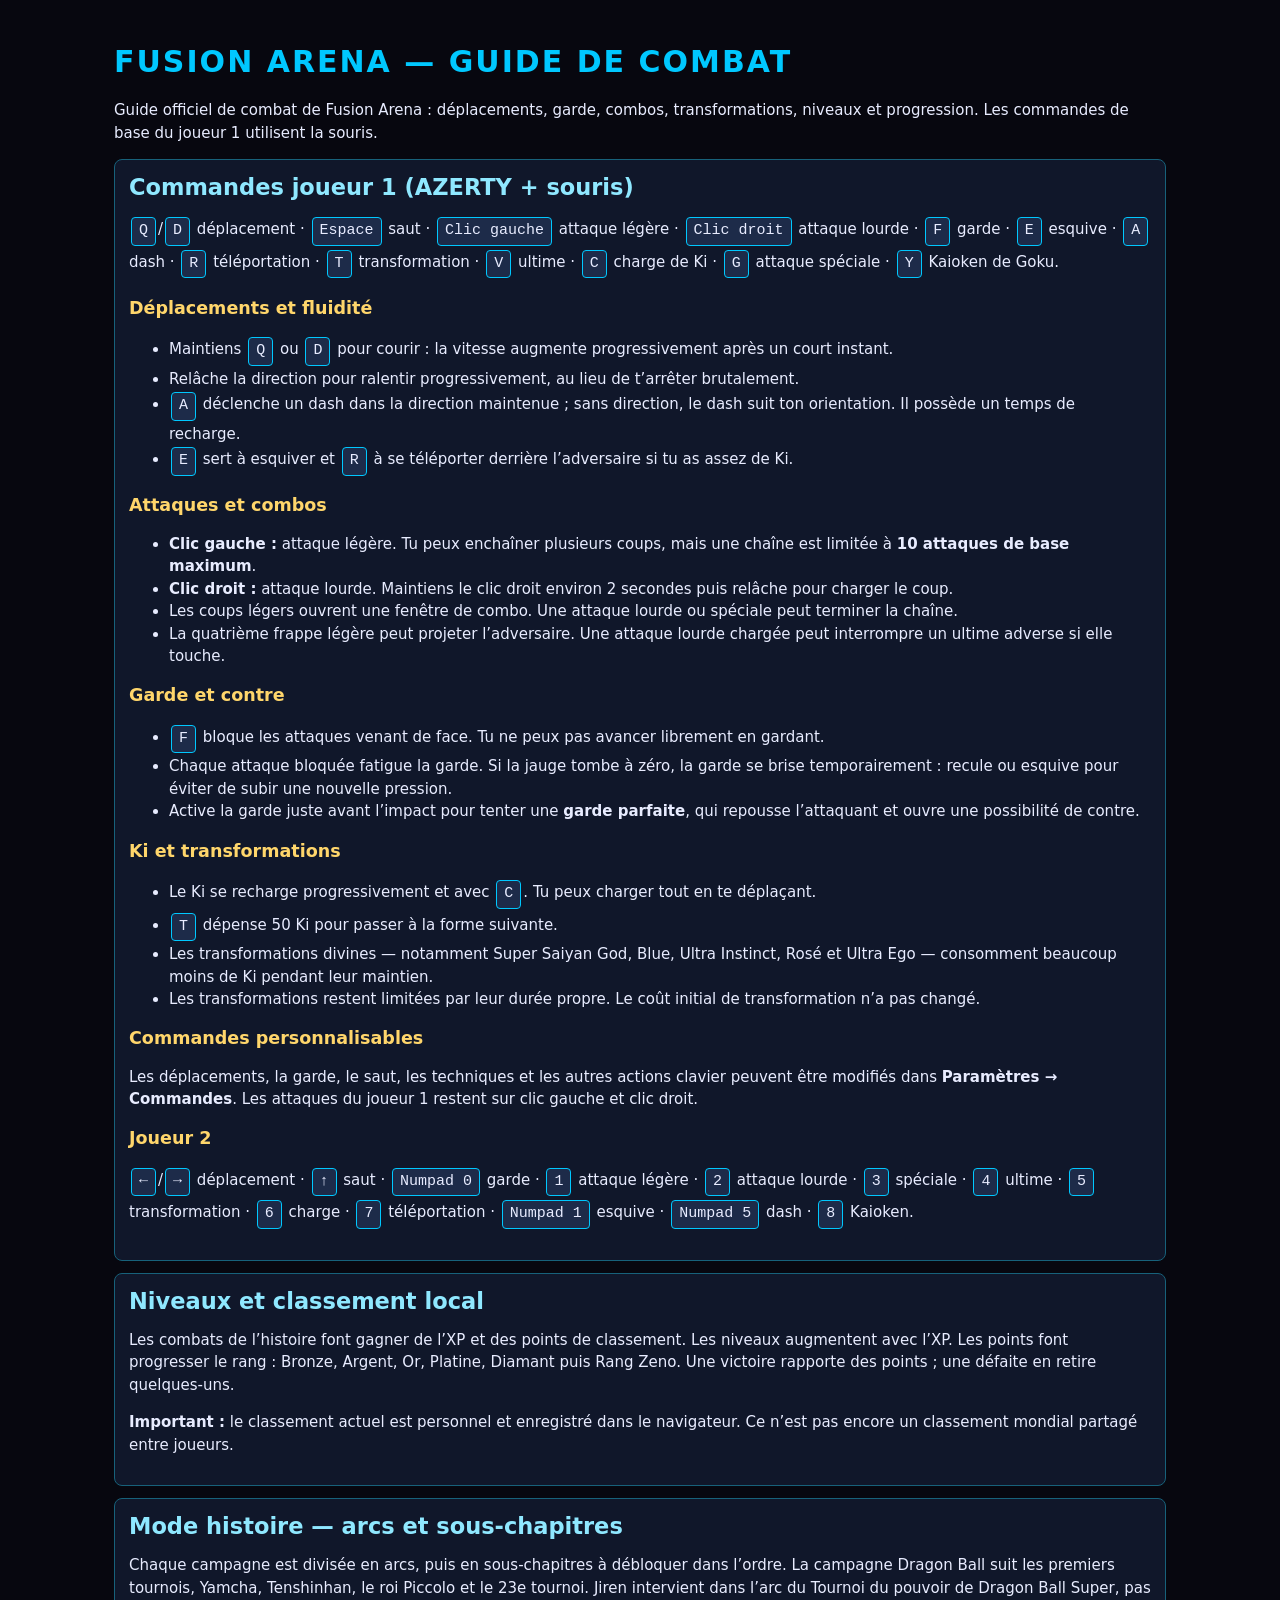
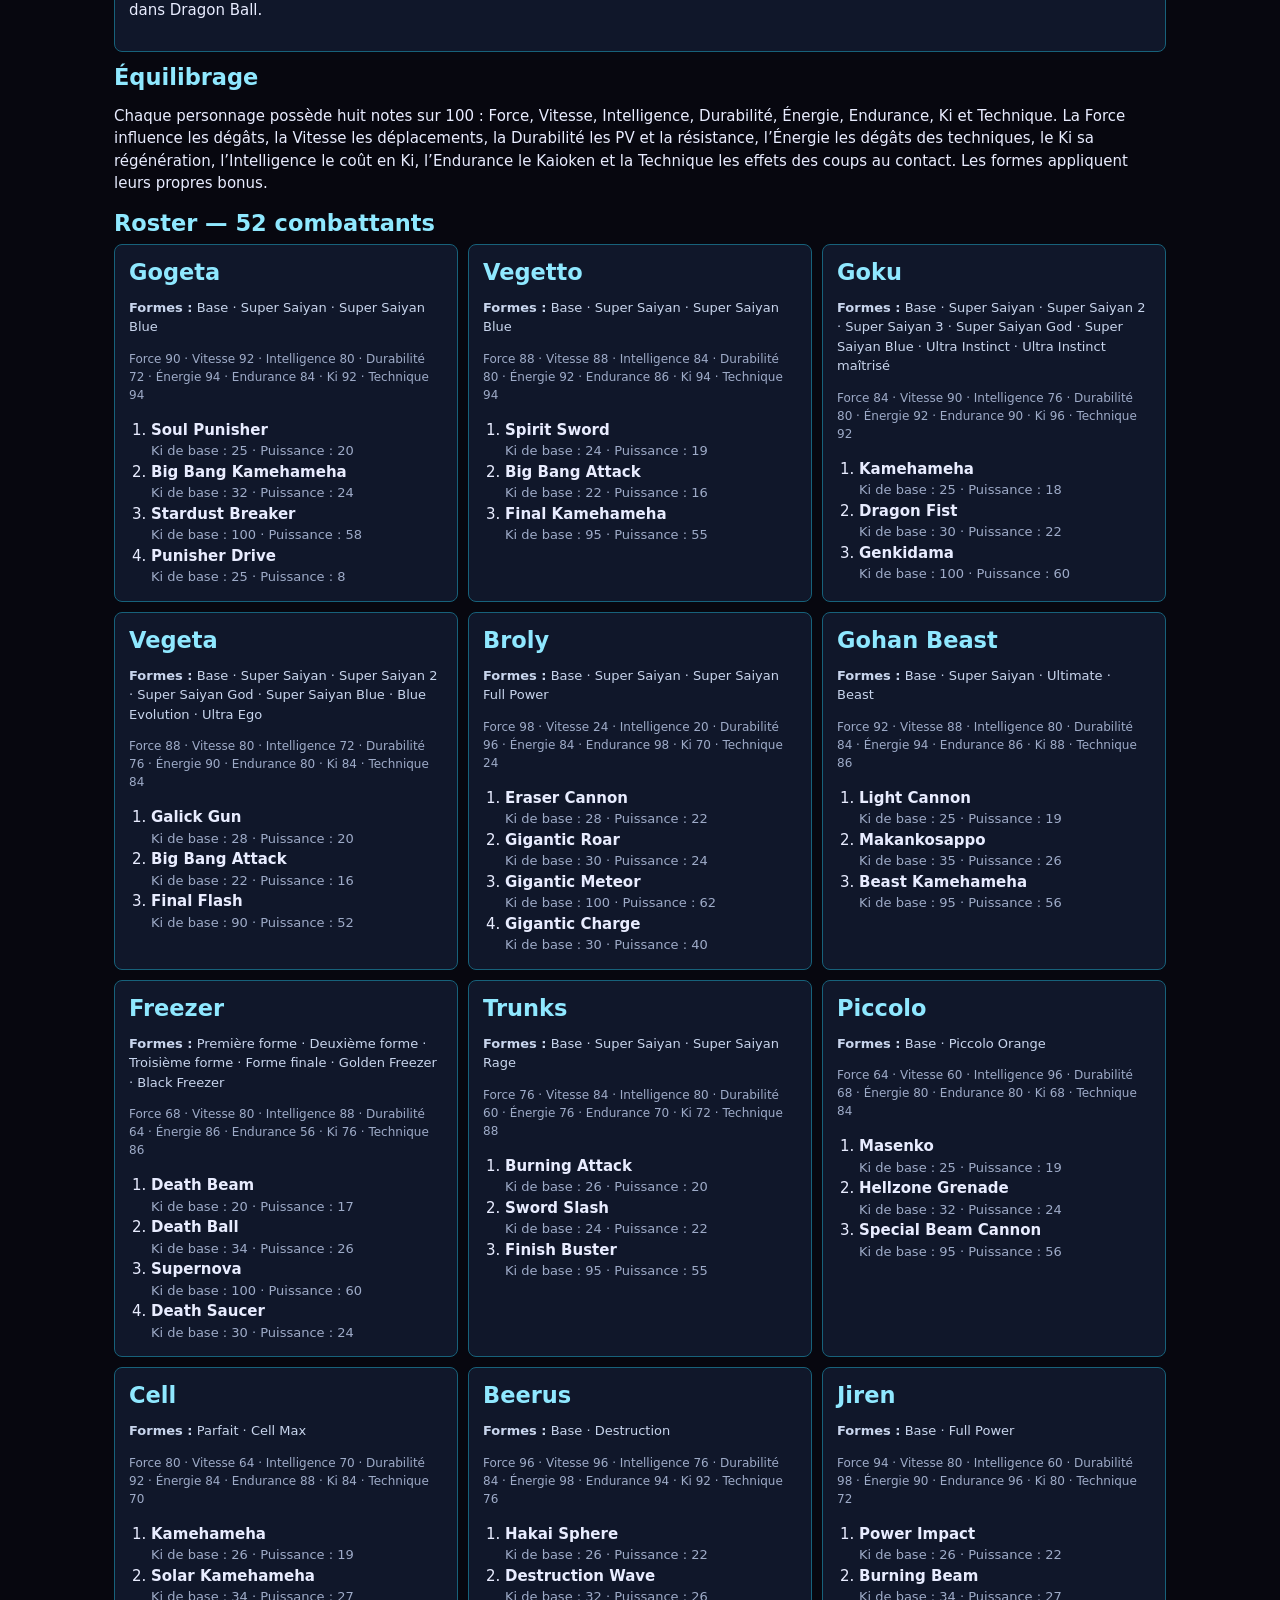
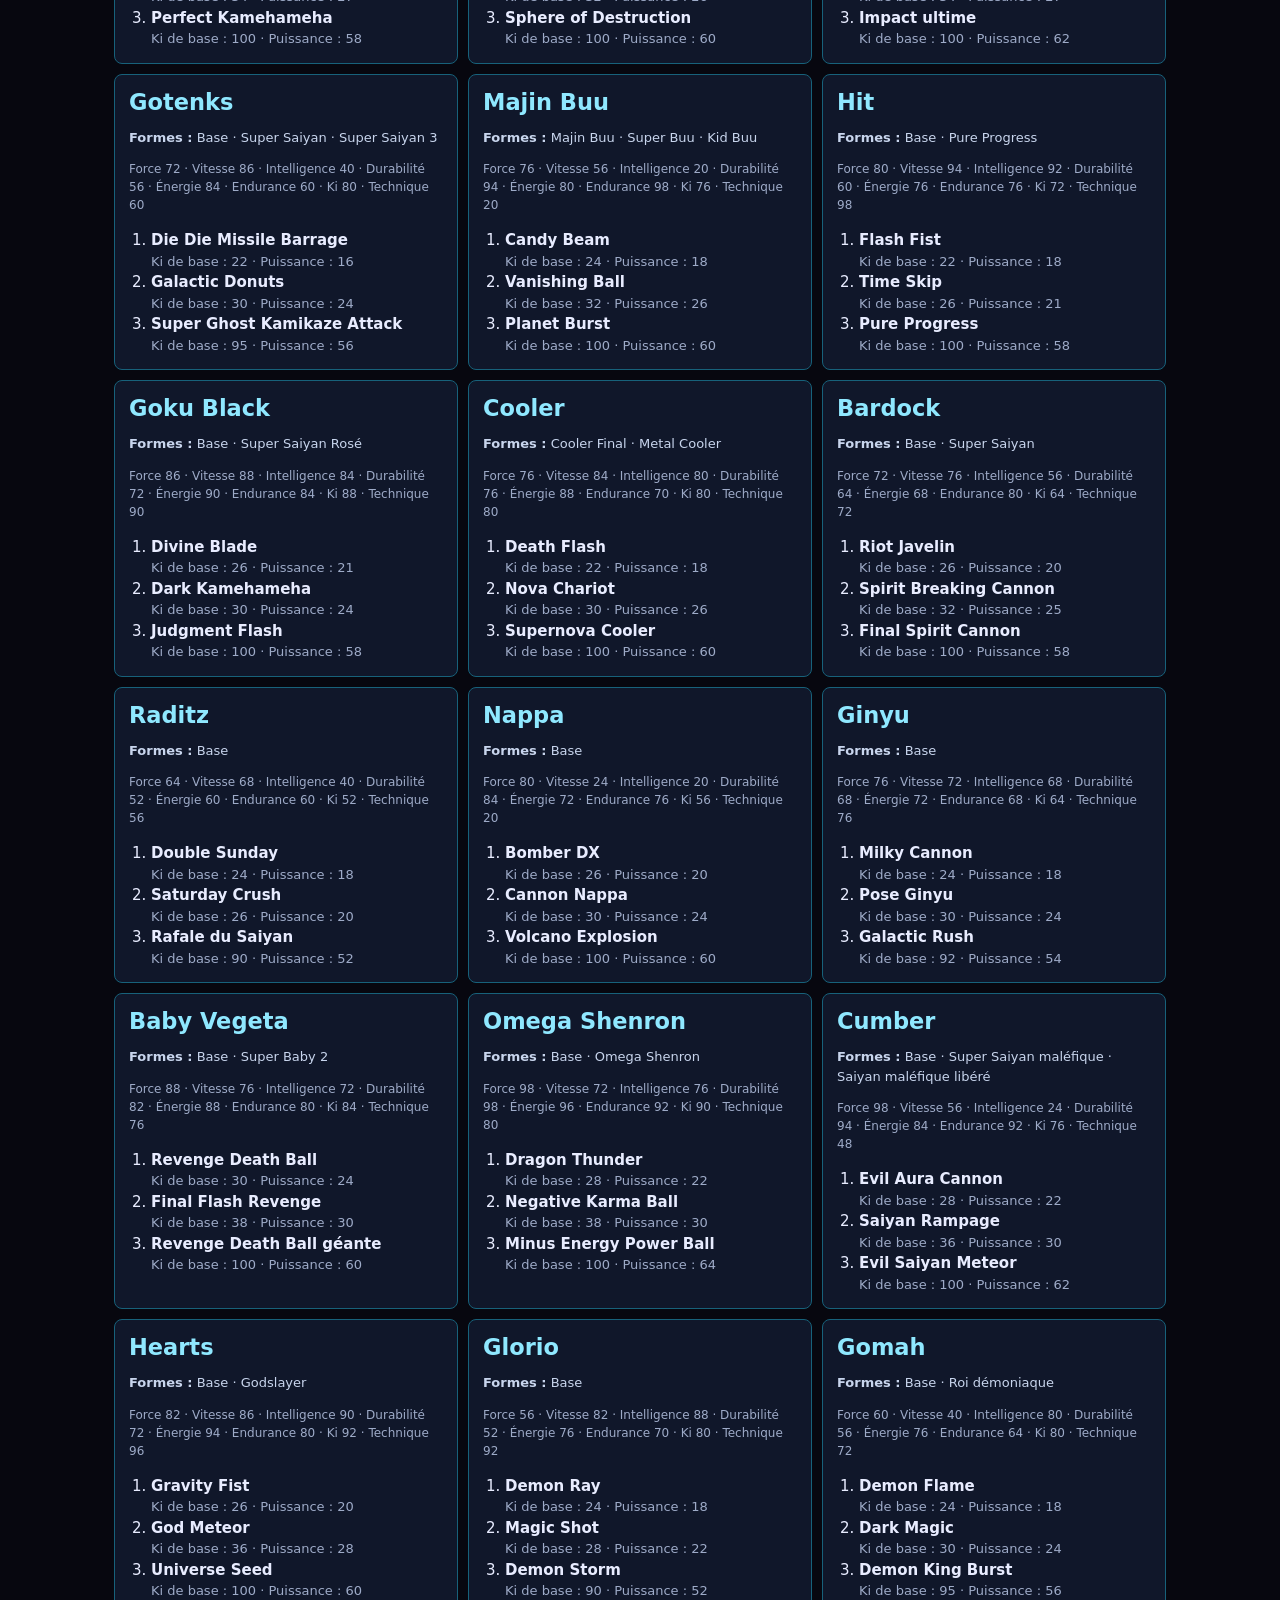
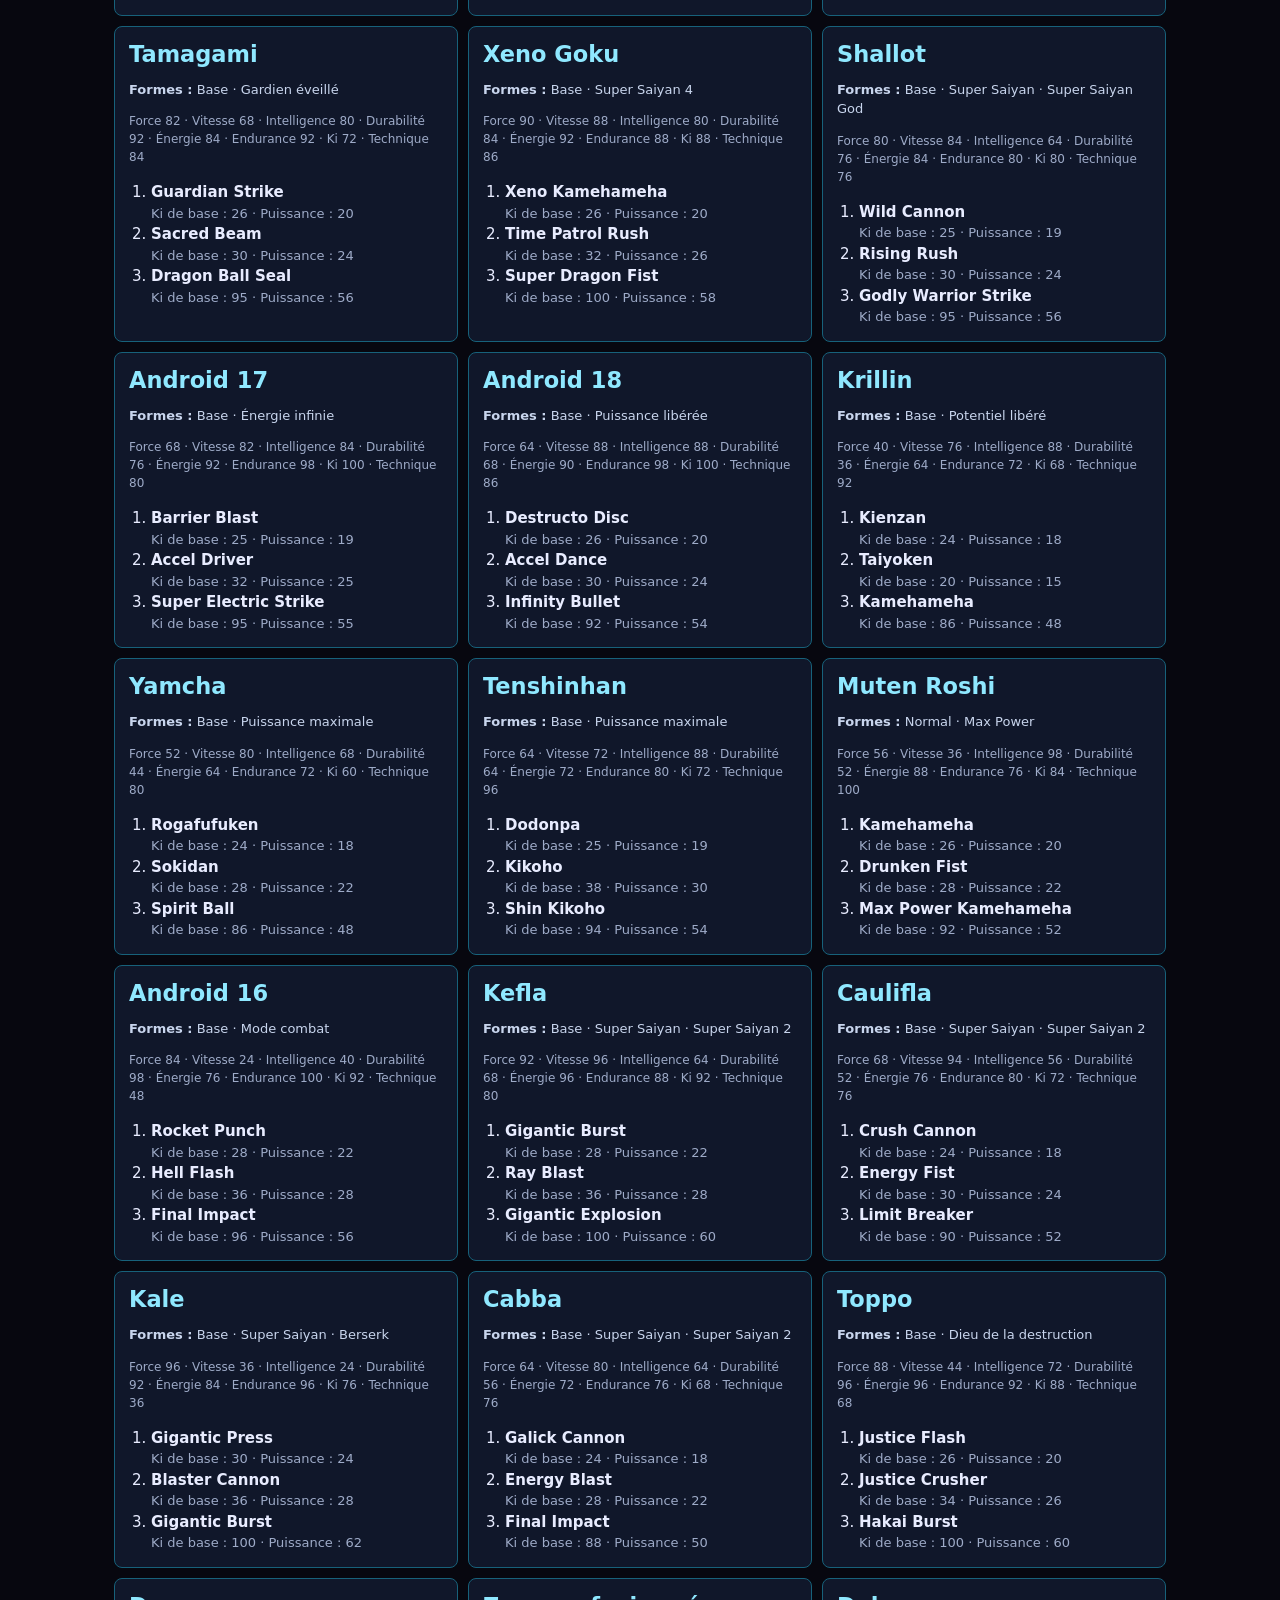
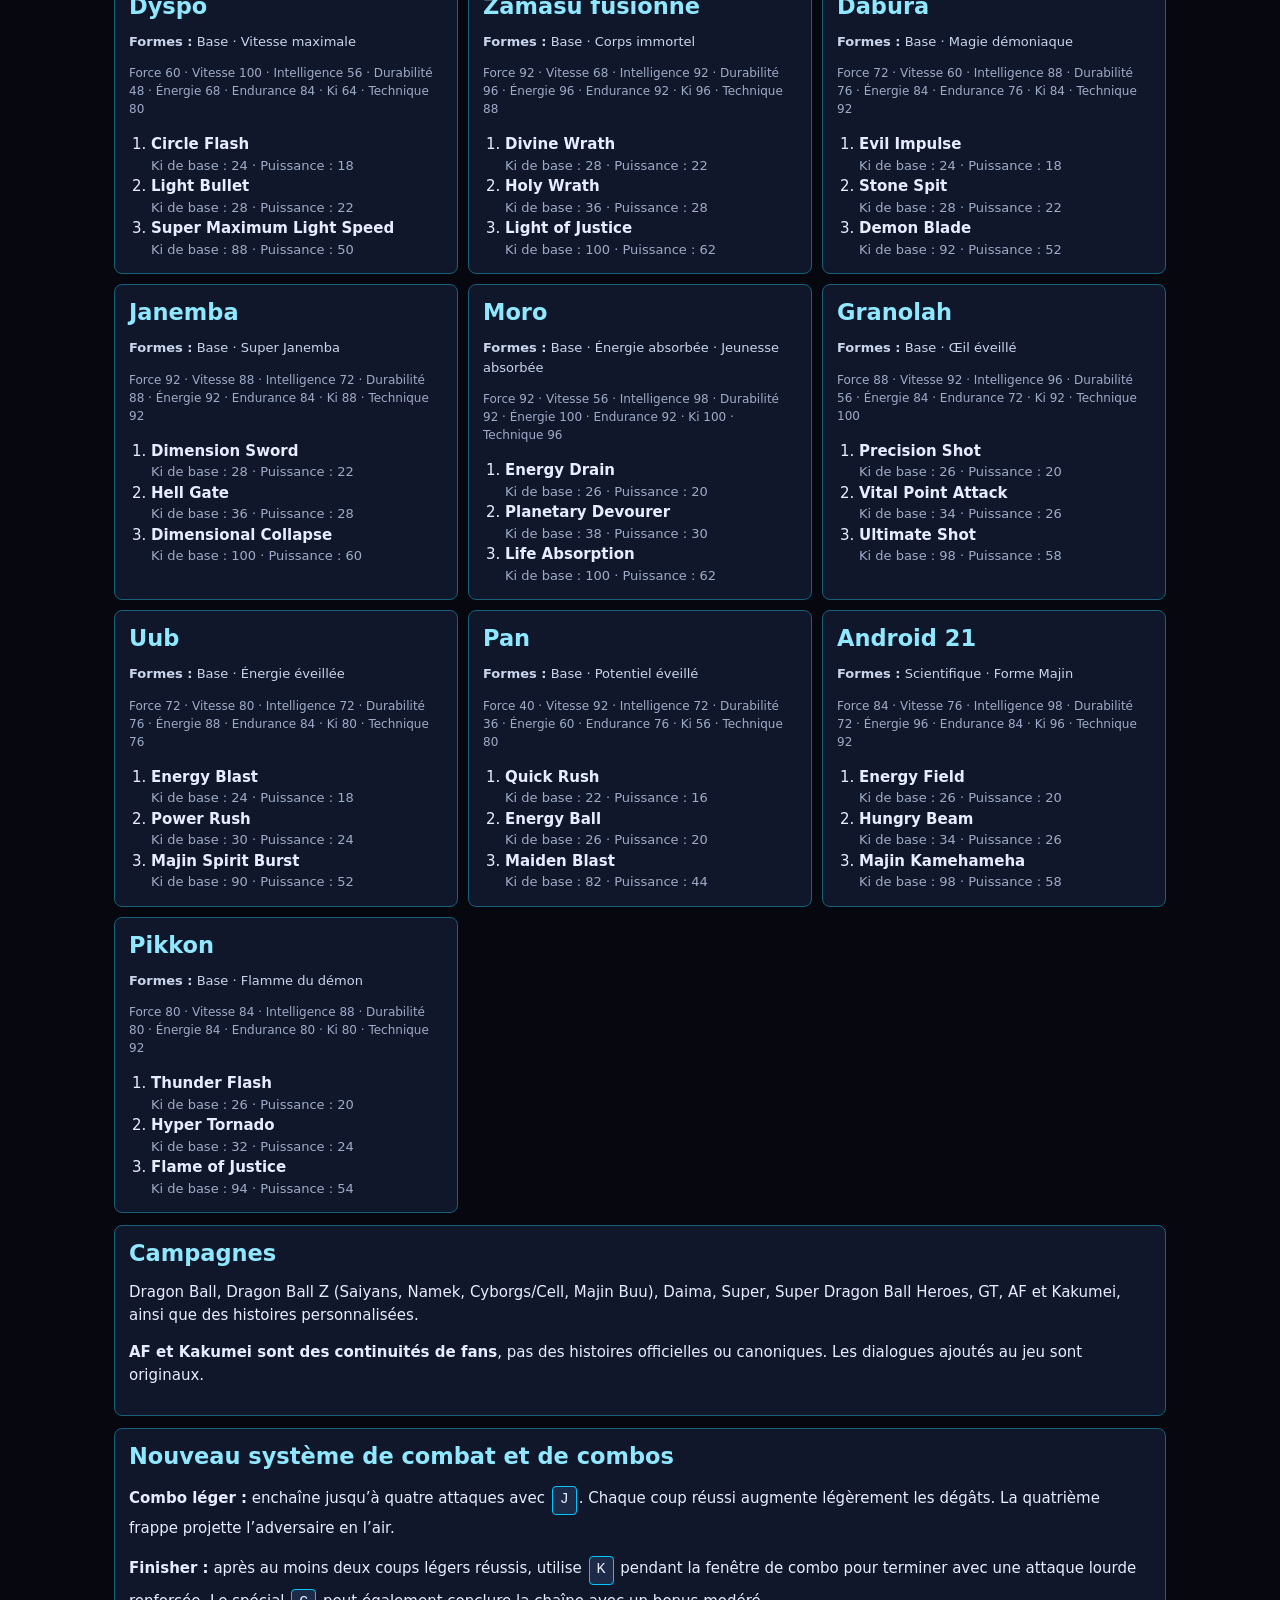
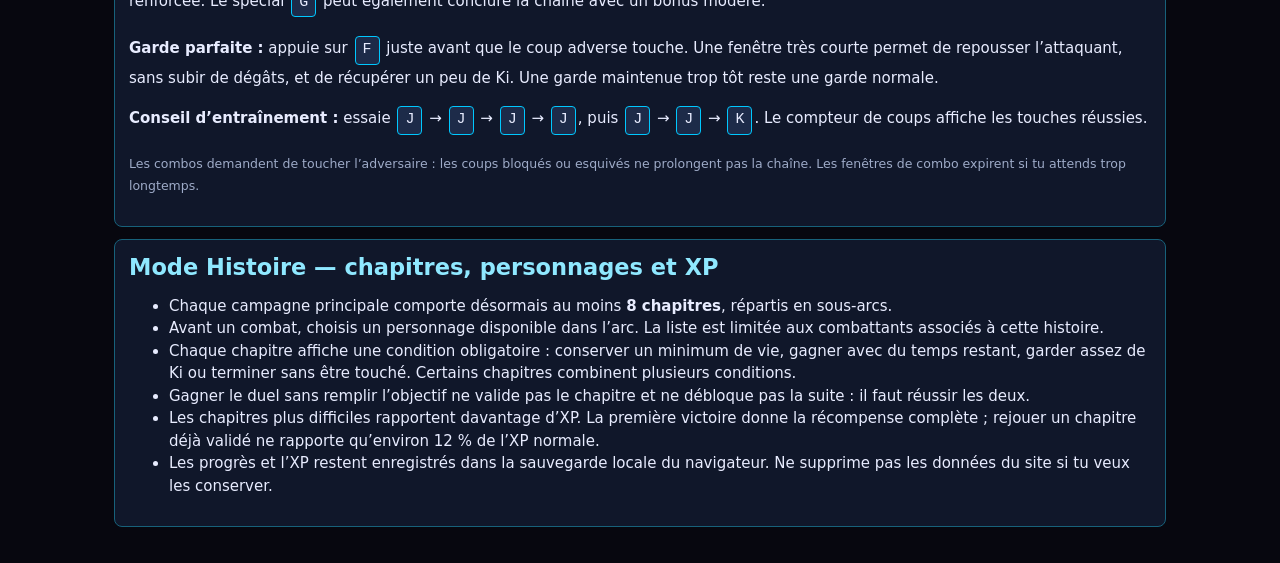
==== commit 38b4941b: "Documente les chapitres, objectifs et récompenses XP" ====
--- a/guide.html
+++ b/guide.html
@@ -1 +1 @@
-<!doctype html><html lang="fr"><head><meta charset="utf-8"><meta name="viewport" content="width=device-width,initial-scale=1"><title>Fusion Arena — Guide</title><style>*{box-sizing:border-box}body{margin:0;background:#07070f;color:#e8ecff;font:15px system-ui,sans-serif}main{max-width:1100px;margin:auto;padding:24px}h1{color:#00c8ff;letter-spacing:2px}h2{color:#8fe8ff;margin:0 0 8px}h3{color:#ffd66b}p,li{line-height:1.5}section,.card,article{border:1px solid #17617a;background:#10172a;border-radius:8px;padding:14px;margin:12px 0}.grid{display:grid;grid-template-columns:repeat(auto-fit,minmax(260px,1fr));gap:10px}article{margin:0}article ol{padding-left:22px;margin-bottom:0}article li span{display:block;color:#9eabc8;font-size:13px}.forms{color:#c8d5ed;font-size:13px}kbd{display:inline-block;background:#1d2b49;border:1px solid #00c8ff;border-radius:4px;padding:2px 7px;margin:2px}small{color:#9eabc8}.stats{font-size:12px;color:#9eabc8;margin:8px 0}</style></head><body><main><h1>FUSION ARENA — GUIDE DE COMBAT</h1><p>Guide officiel de combat de Fusion Arena : déplacements, garde, combos, transformations, niveaux et progression. Les commandes de base du joueur 1 utilisent la souris.</p><section><h2>Commandes joueur 1 (AZERTY + souris)</h2><p><kbd>Q</kbd>/<kbd>D</kbd> déplacement · <kbd>Espace</kbd> saut · <kbd>Clic gauche</kbd> attaque légère · <kbd>Clic droit</kbd> attaque lourde · <kbd>F</kbd> garde · <kbd>E</kbd> esquive · <kbd>A</kbd> dash · <kbd>R</kbd> téléportation · <kbd>T</kbd> transformation · <kbd>V</kbd> ultime · <kbd>C</kbd> charge de Ki · <kbd>G</kbd> attaque spéciale · <kbd>Y</kbd> Kaioken de Goku.</p><h3>Déplacements et fluidité</h3><ul><li>Maintiens <kbd>Q</kbd> ou <kbd>D</kbd> pour courir : la vitesse augmente progressivement après un court instant.</li><li>Relâche la direction pour ralentir progressivement, au lieu de t’arrêter brutalement.</li><li><kbd>A</kbd> déclenche un dash dans la direction maintenue ; sans direction, le dash suit ton orientation. Il possède un temps de recharge.</li><li><kbd>E</kbd> sert à esquiver et <kbd>R</kbd> à se téléporter derrière l’adversaire si tu as assez de Ki.</li></ul><h3>Attaques et combos</h3><ul><li><b>Clic gauche :</b> attaque légère. Tu peux enchaîner plusieurs coups, mais une chaîne est limitée à <b>10 attaques de base maximum</b>.</li><li><b>Clic droit :</b> attaque lourde. Maintiens le clic droit environ 2 secondes puis relâche pour charger le coup.</li><li>Les coups légers ouvrent une fenêtre de combo. Une attaque lourde ou spéciale peut terminer la chaîne.</li><li>La quatrième frappe légère peut projeter l’adversaire. Une attaque lourde chargée peut interrompre un ultime adverse si elle touche.</li></ul><h3>Garde et contre</h3><ul><li><kbd>F</kbd> bloque les attaques venant de face. Tu ne peux pas avancer librement en gardant.</li><li>Chaque attaque bloquée fatigue la garde. Si la jauge tombe à zéro, la garde se brise temporairement : recule ou esquive pour éviter de subir une nouvelle pression.</li><li>Active la garde juste avant l’impact pour tenter une <b>garde parfaite</b>, qui repousse l’attaquant et ouvre une possibilité de contre.</li></ul><h3>Ki et transformations</h3><ul><li>Le Ki se recharge progressivement et avec <kbd>C</kbd>. Tu peux charger tout en te déplaçant.</li><li><kbd>T</kbd> dépense 50 Ki pour passer à la forme suivante.</li><li>Les transformations divines — notamment Super Saiyan God, Blue, Ultra Instinct, Rosé et Ultra Ego — consomment beaucoup moins de Ki pendant leur maintien.</li><li>Les transformations restent limitées par leur durée propre. Le coût initial de transformation n’a pas changé.</li></ul><h3>Commandes personnalisables</h3><p>Les déplacements, la garde, le saut, les techniques et les autres actions clavier peuvent être modifiés dans <b>Paramètres → Commandes</b>. Les attaques du joueur 1 restent sur clic gauche et clic droit.</p><h3>Joueur 2</h3><p><kbd>←</kbd>/<kbd>→</kbd> déplacement · <kbd>↑</kbd> saut · <kbd>Numpad 0</kbd> garde · <kbd>1</kbd> attaque légère · <kbd>2</kbd> attaque lourde · <kbd>3</kbd> spéciale · <kbd>4</kbd> ultime · <kbd>5</kbd> transformation · <kbd>6</kbd> charge · <kbd>7</kbd> téléportation · <kbd>Numpad 1</kbd> esquive · <kbd>Numpad 5</kbd> dash · <kbd>8</kbd> Kaioken.</p></section><section><h2>Niveaux et classement local</h2><p>Les combats de l’histoire font gagner de l’XP et des points de classement. Les niveaux augmentent avec l’XP. Les points font progresser le rang : Bronze, Argent, Or, Platine, Diamant puis Rang Zeno. Une victoire rapporte des points ; une défaite en retire quelques-uns.</p><p><b>Important :</b> le classement actuel est personnel et enregistré dans le navigateur. Ce n’est pas encore un classement mondial partagé entre joueurs.</p></section><section><h2>Mode histoire — arcs et sous-chapitres</h2><p>Chaque campagne est divisée en arcs, puis en sous-chapitres à débloquer dans l’ordre. La campagne Dragon Ball suit les premiers tournois, Yamcha, Tenshinhan, le roi Piccolo et le 23e tournoi. Jiren intervient dans l’arc du Tournoi du pouvoir de Dragon Ball Super, pas dans Dragon Ball.</p></section><h2>Équilibrage</h2><p>Chaque personnage possède huit notes sur 100 : Force, Vitesse, Intelligence, Durabilité, Énergie, Endurance, Ki et Technique. La Force influence les dégâts, la Vitesse les déplacements, la Durabilité les PV et la résistance, l’Énergie les dégâts des techniques, le Ki sa régénération, l’Intelligence le coût en Ki, l’Endurance le Kaioken et la Technique les effets des coups au contact. Les formes appliquent leurs propres bonus.</p></section><h2>Roster — 52 combattants</h2><div class="grid"><article><h2>Gogeta</h2><p class='forms'><b>Formes :</b> Base · Super Saiyan · Super Saiyan Blue</p><p class='stats'>Force 90 · Vitesse 92 · Intelligence 80 · Durabilité 72 · Énergie 94 · Endurance 84 · Ki 92 · Technique 94</p><ol><li><b>Soul Punisher</b><span>Ki de base : 25 · Puissance : 20</span></li><li><b>Big Bang Kamehameha</b><span>Ki de base : 32 · Puissance : 24</span></li><li><b>Stardust Breaker</b><span>Ki de base : 100 · Puissance : 58</span></li><li><b>Punisher Drive</b><span>Ki de base : 25 · Puissance : 8</span></li></ol></article><article><h2>Vegetto</h2><p class='forms'><b>Formes :</b> Base · Super Saiyan · Super Saiyan Blue</p><p class='stats'>Force 88 · Vitesse 88 · Intelligence 84 · Durabilité 80 · Énergie 92 · Endurance 86 · Ki 94 · Technique 94</p><ol><li><b>Spirit Sword</b><span>Ki de base : 24 · Puissance : 19</span></li><li><b>Big Bang Attack</b><span>Ki de base : 22 · Puissance : 16</span></li><li><b>Final Kamehameha</b><span>Ki de base : 95 · Puissance : 55</span></li></ol></article><article><h2>Goku</h2><p class='forms'><b>Formes :</b> Base · Super Saiyan · Super Saiyan 2 · Super Saiyan 3 · Super Saiyan God · Super Saiyan Blue · Ultra Instinct · Ultra Instinct maîtrisé</p><p class='stats'>Force 84 · Vitesse 90 · Intelligence 76 · Durabilité 80 · Énergie 92 · Endurance 90 · Ki 96 · Technique 92</p><ol><li><b>Kamehameha</b><span>Ki de base : 25 · Puissance : 18</span></li><li><b>Dragon Fist</b><span>Ki de base : 30 · Puissance : 22</span></li><li><b>Genkidama</b><span>Ki de base : 100 · Puissance : 60</span></li></ol></article><article><h2>Vegeta</h2><p class='forms'><b>Formes :</b> Base · Super Saiyan · Super Saiyan 2 · Super Saiyan God · Super Saiyan Blue · Blue Evolution · Ultra Ego</p><p class='stats'>Force 88 · Vitesse 80 · Intelligence 72 · Durabilité 76 · Énergie 90 · Endurance 80 · Ki 84 · Technique 84</p><ol><li><b>Galick Gun</b><span>Ki de base : 28 · Puissance : 20</span></li><li><b>Big Bang Attack</b><span>Ki de base : 22 · Puissance : 16</span></li><li><b>Final Flash</b><span>Ki de base : 90 · Puissance : 52</span></li></ol></article><article><h2>Broly</h2><p class='forms'><b>Formes :</b> Base · Super Saiyan · Super Saiyan Full Power</p><p class='stats'>Force 98 · Vitesse 24 · Intelligence 20 · Durabilité 96 · Énergie 84 · Endurance 98 · Ki 70 · Technique 24</p><ol><li><b>Eraser Cannon</b><span>Ki de base : 28 · Puissance : 22</span></li><li><b>Gigantic Roar</b><span>Ki de base : 30 · Puissance : 24</span></li><li><b>Gigantic Meteor</b><span>Ki de base : 100 · Puissance : 62</span></li><li><b>Gigantic Charge</b><span>Ki de base : 30 · Puissance : 40</span></li></ol></article><article><h2>Gohan Beast</h2><p class='forms'><b>Formes :</b> Base · Super Saiyan · Ultimate · Beast</p><p class='stats'>Force 92 · Vitesse 88 · Intelligence 80 · Durabilité 84 · Énergie 94 · Endurance 86 · Ki 88 · Technique 86</p><ol><li><b>Light Cannon</b><span>Ki de base : 25 · Puissance : 19</span></li><li><b>Makankosappo</b><span>Ki de base : 35 · Puissance : 26</span></li><li><b>Beast Kamehameha</b><span>Ki de base : 95 · Puissance : 56</span></li></ol></article><article><h2>Freezer</h2><p class='forms'><b>Formes :</b> Première forme · Deuxième forme · Troisième forme · Forme finale · Golden Freezer · Black Freezer</p><p class='stats'>Force 68 · Vitesse 80 · Intelligence 88 · Durabilité 64 · Énergie 86 · Endurance 56 · Ki 76 · Technique 86</p><ol><li><b>Death Beam</b><span>Ki de base : 20 · Puissance : 17</span></li><li><b>Death Ball</b><span>Ki de base : 34 · Puissance : 26</span></li><li><b>Supernova</b><span>Ki de base : 100 · Puissance : 60</span></li><li><b>Death Saucer</b><span>Ki de base : 30 · Puissance : 24</span></li></ol></article><article><h2>Trunks</h2><p class='forms'><b>Formes :</b> Base · Super Saiyan · Super Saiyan Rage</p><p class='stats'>Force 76 · Vitesse 84 · Intelligence 80 · Durabilité 60 · Énergie 76 · Endurance 70 · Ki 72 · Technique 88</p><ol><li><b>Burning Attack</b><span>Ki de base : 26 · Puissance : 20</span></li><li><b>Sword Slash</b><span>Ki de base : 24 · Puissance : 22</span></li><li><b>Finish Buster</b><span>Ki de base : 95 · Puissance : 55</span></li></ol></article><article><h2>Piccolo</h2><p class='forms'><b>Formes :</b> Base · Piccolo Orange</p><p class='stats'>Force 64 · Vitesse 60 · Intelligence 96 · Durabilité 68 · Énergie 80 · Endurance 80 · Ki 68 · Technique 84</p><ol><li><b>Masenko</b><span>Ki de base : 25 · Puissance : 19</span></li><li><b>Hellzone Grenade</b><span>Ki de base : 32 · Puissance : 24</span></li><li><b>Special Beam Cannon</b><span>Ki de base : 95 · Puissance : 56</span></li></ol></article><article><h2>Cell</h2><p class='forms'><b>Formes :</b> Parfait · Cell Max</p><p class='stats'>Force 80 · Vitesse 64 · Intelligence 70 · Durabilité 92 · Énergie 84 · Endurance 88 · Ki 84 · Technique 70</p><ol><li><b>Kamehameha</b><span>Ki de base : 26 · Puissance : 19</span></li><li><b>Solar Kamehameha</b><span>Ki de base : 34 · Puissance : 27</span></li><li><b>Perfect Kamehameha</b><span>Ki de base : 100 · Puissance : 58</span></li></ol></article><article><h2>Beerus</h2><p class='forms'><b>Formes :</b> Base · Destruction</p><p class='stats'>Force 96 · Vitesse 96 · Intelligence 76 · Durabilité 84 · Énergie 98 · Endurance 94 · Ki 92 · Technique 76</p><ol><li><b>Hakai Sphere</b><span>Ki de base : 26 · Puissance : 22</span></li><li><b>Destruction Wave</b><span>Ki de base : 32 · Puissance : 26</span></li><li><b>Sphere of Destruction</b><span>Ki de base : 100 · Puissance : 60</span></li></ol></article><article><h2>Jiren</h2><p class='forms'><b>Formes :</b> Base · Full Power</p><p class='stats'>Force 94 · Vitesse 80 · Intelligence 60 · Durabilité 98 · Énergie 90 · Endurance 96 · Ki 80 · Technique 72</p><ol><li><b>Power Impact</b><span>Ki de base : 26 · Puissance : 22</span></li><li><b>Burning Beam</b><span>Ki de base : 34 · Puissance : 27</span></li><li><b>Impact ultime</b><span>Ki de base : 100 · Puissance : 62</span></li></ol></article><article><h2>Gotenks</h2><p class='forms'><b>Formes :</b> Base · Super Saiyan · Super Saiyan 3</p><p class='stats'>Force 72 · Vitesse 86 · Intelligence 40 · Durabilité 56 · Énergie 84 · Endurance 60 · Ki 80 · Technique 60</p><ol><li><b>Die Die Missile Barrage</b><span>Ki de base : 22 · Puissance : 16</span></li><li><b>Galactic Donuts</b><span>Ki de base : 30 · Puissance : 24</span></li><li><b>Super Ghost Kamikaze Attack</b><span>Ki de base : 95 · Puissance : 56</span></li></ol></article><article><h2>Majin Buu</h2><p class='forms'><b>Formes :</b> Majin Buu · Super Buu · Kid Buu</p><p class='stats'>Force 76 · Vitesse 56 · Intelligence 20 · Durabilité 94 · Énergie 80 · Endurance 98 · Ki 76 · Technique 20</p><ol><li><b>Candy Beam</b><span>Ki de base : 24 · Puissance : 18</span></li><li><b>Vanishing Ball</b><span>Ki de base : 32 · Puissance : 26</span></li><li><b>Planet Burst</b><span>Ki de base : 100 · Puissance : 60</span></li></ol></article><article><h2>Hit</h2><p class='forms'><b>Formes :</b> Base · Pure Progress</p><p class='stats'>Force 80 · Vitesse 94 · Intelligence 92 · Durabilité 60 · Énergie 76 · Endurance 76 · Ki 72 · Technique 98</p><ol><li><b>Flash Fist</b><span>Ki de base : 22 · Puissance : 18</span></li><li><b>Time Skip</b><span>Ki de base : 26 · Puissance : 21</span></li><li><b>Pure Progress</b><span>Ki de base : 100 · Puissance : 58</span></li></ol></article><article><h2>Goku Black</h2><p class='forms'><b>Formes :</b> Base · Super Saiyan Rosé</p><p class='stats'>Force 86 · Vitesse 88 · Intelligence 84 · Durabilité 72 · Énergie 90 · Endurance 84 · Ki 88 · Technique 90</p><ol><li><b>Divine Blade</b><span>Ki de base : 26 · Puissance : 21</span></li><li><b>Dark Kamehameha</b><span>Ki de base : 30 · Puissance : 24</span></li><li><b>Judgment Flash</b><span>Ki de base : 100 · Puissance : 58</span></li></ol></article><article><h2>Cooler</h2><p class='forms'><b>Formes :</b> Cooler Final · Metal Cooler</p><p class='stats'>Force 76 · Vitesse 84 · Intelligence 80 · Durabilité 76 · Énergie 88 · Endurance 70 · Ki 80 · Technique 80</p><ol><li><b>Death Flash</b><span>Ki de base : 22 · Puissance : 18</span></li><li><b>Nova Chariot</b><span>Ki de base : 30 · Puissance : 26</span></li><li><b>Supernova Cooler</b><span>Ki de base : 100 · Puissance : 60</span></li></ol></article><article><h2>Bardock</h2><p class='forms'><b>Formes :</b> Base · Super Saiyan</p><p class='stats'>Force 72 · Vitesse 76 · Intelligence 56 · Durabilité 64 · Énergie 68 · Endurance 80 · Ki 64 · Technique 72</p><ol><li><b>Riot Javelin</b><span>Ki de base : 26 · Puissance : 20</span></li><li><b>Spirit Breaking Cannon</b><span>Ki de base : 32 · Puissance : 25</span></li><li><b>Final Spirit Cannon</b><span>Ki de base : 100 · Puissance : 58</span></li></ol></article><article><h2>Raditz</h2><p class='forms'><b>Formes :</b> Base</p><p class='stats'>Force 64 · Vitesse 68 · Intelligence 40 · Durabilité 52 · Énergie 60 · Endurance 60 · Ki 52 · Technique 56</p><ol><li><b>Double Sunday</b><span>Ki de base : 24 · Puissance : 18</span></li><li><b>Saturday Crush</b><span>Ki de base : 26 · Puissance : 20</span></li><li><b>Rafale du Saiyan</b><span>Ki de base : 90 · Puissance : 52</span></li></ol></article><article><h2>Nappa</h2><p class='forms'><b>Formes :</b> Base</p><p class='stats'>Force 80 · Vitesse 24 · Intelligence 20 · Durabilité 84 · Énergie 72 · Endurance 76 · Ki 56 · Technique 20</p><ol><li><b>Bomber DX</b><span>Ki de base : 26 · Puissance : 20</span></li><li><b>Cannon Nappa</b><span>Ki de base : 30 · Puissance : 24</span></li><li><b>Volcano Explosion</b><span>Ki de base : 100 · Puissance : 60</span></li></ol></article><article><h2>Ginyu</h2><p class='forms'><b>Formes :</b> Base</p><p class='stats'>Force 76 · Vitesse 72 · Intelligence 68 · Durabilité 68 · Énergie 72 · Endurance 68 · Ki 64 · Technique 76</p><ol><li><b>Milky Cannon</b><span>Ki de base : 24 · Puissance : 18</span></li><li><b>Pose Ginyu</b><span>Ki de base : 30 · Puissance : 24</span></li><li><b>Galactic Rush</b><span>Ki de base : 92 · Puissance : 54</span></li></ol></article><article><h2>Baby Vegeta</h2><p class='forms'><b>Formes :</b> Base · Super Baby 2</p><p class='stats'>Force 88 · Vitesse 76 · Intelligence 72 · Durabilité 82 · Énergie 88 · Endurance 80 · Ki 84 · Technique 76</p><ol><li><b>Revenge Death Ball</b><span>Ki de base : 30 · Puissance : 24</span></li><li><b>Final Flash Revenge</b><span>Ki de base : 38 · Puissance : 30</span></li><li><b>Revenge Death Ball géante</b><span>Ki de base : 100 · Puissance : 60</span></li></ol></article><article><h2>Omega Shenron</h2><p class='forms'><b>Formes :</b> Base · Omega Shenron</p><p class='stats'>Force 98 · Vitesse 72 · Intelligence 76 · Durabilité 98 · Énergie 96 · Endurance 92 · Ki 90 · Technique 80</p><ol><li><b>Dragon Thunder</b><span>Ki de base : 28 · Puissance : 22</span></li><li><b>Negative Karma Ball</b><span>Ki de base : 38 · Puissance : 30</span></li><li><b>Minus Energy Power Ball</b><span>Ki de base : 100 · Puissance : 64</span></li></ol></article><article><h2>Cumber</h2><p class='forms'><b>Formes :</b> Base · Super Saiyan maléfique · Saiyan maléfique libéré</p><p class='stats'>Force 98 · Vitesse 56 · Intelligence 24 · Durabilité 94 · Énergie 84 · Endurance 92 · Ki 76 · Technique 48</p><ol><li><b>Evil Aura Cannon</b><span>Ki de base : 28 · Puissance : 22</span></li><li><b>Saiyan Rampage</b><span>Ki de base : 36 · Puissance : 30</span></li><li><b>Evil Saiyan Meteor</b><span>Ki de base : 100 · Puissance : 62</span></li></ol></article><article><h2>Hearts</h2><p class='forms'><b>Formes :</b> Base · Godslayer</p><p class='stats'>Force 82 · Vitesse 86 · Intelligence 90 · Durabilité 72 · Énergie 94 · Endurance 80 · Ki 92 · Technique 96</p><ol><li><b>Gravity Fist</b><span>Ki de base : 26 · Puissance : 20</span></li><li><b>God Meteor</b><span>Ki de base : 36 · Puissance : 28</span></li><li><b>Universe Seed</b><span>Ki de base : 100 · Puissance : 60</span></li></ol></article><article><h2>Glorio</h2><p class='forms'><b>Formes :</b> Base</p><p class='stats'>Force 56 · Vitesse 82 · Intelligence 88 · Durabilité 52 · Énergie 76 · Endurance 70 · Ki 80 · Technique 92</p><ol><li><b>Demon Ray</b><span>Ki de base : 24 · Puissance : 18</span></li><li><b>Magic Shot</b><span>Ki de base : 28 · Puissance : 22</span></li><li><b>Demon Storm</b><span>Ki de base : 90 · Puissance : 52</span></li></ol></article><article><h2>Gomah</h2><p class='forms'><b>Formes :</b> Base · Roi démoniaque</p><p class='stats'>Force 60 · Vitesse 40 · Intelligence 80 · Durabilité 56 · Énergie 76 · Endurance 64 · Ki 80 · Technique 72</p><ol><li><b>Demon Flame</b><span>Ki de base : 24 · Puissance : 18</span></li><li><b>Dark Magic</b><span>Ki de base : 30 · Puissance : 24</span></li><li><b>Demon King Burst</b><span>Ki de base : 95 · Puissance : 56</span></li></ol></article><article><h2>Tamagami</h2><p class='forms'><b>Formes :</b> Base · Gardien éveillé</p><p class='stats'>Force 82 · Vitesse 68 · Intelligence 80 · Durabilité 92 · Énergie 84 · Endurance 92 · Ki 72 · Technique 84</p><ol><li><b>Guardian Strike</b><span>Ki de base : 26 · Puissance : 20</span></li><li><b>Sacred Beam</b><span>Ki de base : 30 · Puissance : 24</span></li><li><b>Dragon Ball Seal</b><span>Ki de base : 95 · Puissance : 56</span></li></ol></article><article><h2>Xeno Goku</h2><p class='forms'><b>Formes :</b> Base · Super Saiyan 4</p><p class='stats'>Force 90 · Vitesse 88 · Intelligence 80 · Durabilité 84 · Énergie 92 · Endurance 88 · Ki 88 · Technique 86</p><ol><li><b>Xeno Kamehameha</b><span>Ki de base : 26 · Puissance : 20</span></li><li><b>Time Patrol Rush</b><span>Ki de base : 32 · Puissance : 26</span></li><li><b>Super Dragon Fist</b><span>Ki de base : 100 · Puissance : 58</span></li></ol></article><article><h2>Shallot</h2><p class='forms'><b>Formes :</b> Base · Super Saiyan · Super Saiyan God</p><p class='stats'>Force 80 · Vitesse 84 · Intelligence 64 · Durabilité 76 · Énergie 84 · Endurance 80 · Ki 80 · Technique 76</p><ol><li><b>Wild Cannon</b><span>Ki de base : 25 · Puissance : 19</span></li><li><b>Rising Rush</b><span>Ki de base : 30 · Puissance : 24</span></li><li><b>Godly Warrior Strike</b><span>Ki de base : 95 · Puissance : 56</span></li></ol></article><article><h2>Android 17</h2><p class='forms'><b>Formes :</b> Base · Énergie infinie</p><p class='stats'>Force 68 · Vitesse 82 · Intelligence 84 · Durabilité 76 · Énergie 92 · Endurance 98 · Ki 100 · Technique 80</p><ol><li><b>Barrier Blast</b><span>Ki de base : 25 · Puissance : 19</span></li><li><b>Accel Driver</b><span>Ki de base : 32 · Puissance : 25</span></li><li><b>Super Electric Strike</b><span>Ki de base : 95 · Puissance : 55</span></li></ol></article><article><h2>Android 18</h2><p class='forms'><b>Formes :</b> Base · Puissance libérée</p><p class='stats'>Force 64 · Vitesse 88 · Intelligence 88 · Durabilité 68 · Énergie 90 · Endurance 98 · Ki 100 · Technique 86</p><ol><li><b>Destructo Disc</b><span>Ki de base : 26 · Puissance : 20</span></li><li><b>Accel Dance</b><span>Ki de base : 30 · Puissance : 24</span></li><li><b>Infinity Bullet</b><span>Ki de base : 92 · Puissance : 54</span></li></ol></article><article><h2>Krillin</h2><p class='forms'><b>Formes :</b> Base · Potentiel libéré</p><p class='stats'>Force 40 · Vitesse 76 · Intelligence 88 · Durabilité 36 · Énergie 64 · Endurance 72 · Ki 68 · Technique 92</p><ol><li><b>Kienzan</b><span>Ki de base : 24 · Puissance : 18</span></li><li><b>Taiyoken</b><span>Ki de base : 20 · Puissance : 15</span></li><li><b>Kamehameha</b><span>Ki de base : 86 · Puissance : 48</span></li></ol></article><article><h2>Yamcha</h2><p class='forms'><b>Formes :</b> Base · Puissance maximale</p><p class='stats'>Force 52 · Vitesse 80 · Intelligence 68 · Durabilité 44 · Énergie 64 · Endurance 72 · Ki 60 · Technique 80</p><ol><li><b>Rogafufuken</b><span>Ki de base : 24 · Puissance : 18</span></li><li><b>Sokidan</b><span>Ki de base : 28 · Puissance : 22</span></li><li><b>Spirit Ball</b><span>Ki de base : 86 · Puissance : 48</span></li></ol></article><article><h2>Tenshinhan</h2><p class='forms'><b>Formes :</b> Base · Puissance maximale</p><p class='stats'>Force 64 · Vitesse 72 · Intelligence 88 · Durabilité 64 · Énergie 72 · Endurance 80 · Ki 72 · Technique 96</p><ol><li><b>Dodonpa</b><span>Ki de base : 25 · Puissance : 19</span></li><li><b>Kikoho</b><span>Ki de base : 38 · Puissance : 30</span></li><li><b>Shin Kikoho</b><span>Ki de base : 94 · Puissance : 54</span></li></ol></article><article><h2>Muten Roshi</h2><p class='forms'><b>Formes :</b> Normal · Max Power</p><p class='stats'>Force 56 · Vitesse 36 · Intelligence 98 · Durabilité 52 · Énergie 88 · Endurance 76 · Ki 84 · Technique 100</p><ol><li><b>Kamehameha</b><span>Ki de base : 26 · Puissance : 20</span></li><li><b>Drunken Fist</b><span>Ki de base : 28 · Puissance : 22</span></li><li><b>Max Power Kamehameha</b><span>Ki de base : 92 · Puissance : 52</span></li></ol></article><article><h2>Android 16</h2><p class='forms'><b>Formes :</b> Base · Mode combat</p><p class='stats'>Force 84 · Vitesse 24 · Intelligence 40 · Durabilité 98 · Énergie 76 · Endurance 100 · Ki 92 · Technique 48</p><ol><li><b>Rocket Punch</b><span>Ki de base : 28 · Puissance : 22</span></li><li><b>Hell Flash</b><span>Ki de base : 36 · Puissance : 28</span></li><li><b>Final Impact</b><span>Ki de base : 96 · Puissance : 56</span></li></ol></article><article><h2>Kefla</h2><p class='forms'><b>Formes :</b> Base · Super Saiyan · Super Saiyan 2</p><p class='stats'>Force 92 · Vitesse 96 · Intelligence 64 · Durabilité 68 · Énergie 96 · Endurance 88 · Ki 92 · Technique 80</p><ol><li><b>Gigantic Burst</b><span>Ki de base : 28 · Puissance : 22</span></li><li><b>Ray Blast</b><span>Ki de base : 36 · Puissance : 28</span></li><li><b>Gigantic Explosion</b><span>Ki de base : 100 · Puissance : 60</span></li></ol></article><article><h2>Caulifla</h2><p class='forms'><b>Formes :</b> Base · Super Saiyan · Super Saiyan 2</p><p class='stats'>Force 68 · Vitesse 94 · Intelligence 56 · Durabilité 52 · Énergie 76 · Endurance 80 · Ki 72 · Technique 76</p><ol><li><b>Crush Cannon</b><span>Ki de base : 24 · Puissance : 18</span></li><li><b>Energy Fist</b><span>Ki de base : 30 · Puissance : 24</span></li><li><b>Limit Breaker</b><span>Ki de base : 90 · Puissance : 52</span></li></ol></article><article><h2>Kale</h2><p class='forms'><b>Formes :</b> Base · Super Saiyan · Berserk</p><p class='stats'>Force 96 · Vitesse 36 · Intelligence 24 · Durabilité 92 · Énergie 84 · Endurance 96 · Ki 76 · Technique 36</p><ol><li><b>Gigantic Press</b><span>Ki de base : 30 · Puissance : 24</span></li><li><b>Blaster Cannon</b><span>Ki de base : 36 · Puissance : 28</span></li><li><b>Gigantic Burst</b><span>Ki de base : 100 · Puissance : 62</span></li></ol></article><article><h2>Cabba</h2><p class='forms'><b>Formes :</b> Base · Super Saiyan · Super Saiyan 2</p><p class='stats'>Force 64 · Vitesse 80 · Intelligence 64 · Durabilité 56 · Énergie 72 · Endurance 76 · Ki 68 · Technique 76</p><ol><li><b>Galick Cannon</b><span>Ki de base : 24 · Puissance : 18</span></li><li><b>Energy Blast</b><span>Ki de base : 28 · Puissance : 22</span></li><li><b>Final Impact</b><span>Ki de base : 88 · Puissance : 50</span></li></ol></article><article><h2>Toppo</h2><p class='forms'><b>Formes :</b> Base · Dieu de la destruction</p><p class='stats'>Force 88 · Vitesse 44 · Intelligence 72 · Durabilité 96 · Énergie 96 · Endurance 92 · Ki 88 · Technique 68</p><ol><li><b>Justice Flash</b><span>Ki de base : 26 · Puissance : 20</span></li><li><b>Justice Crusher</b><span>Ki de base : 34 · Puissance : 26</span></li><li><b>Hakai Burst</b><span>Ki de base : 100 · Puissance : 60</span></li></ol></article><article><h2>Dyspo</h2><p class='forms'><b>Formes :</b> Base · Vitesse maximale</p><p class='stats'>Force 60 · Vitesse 100 · Intelligence 56 · Durabilité 48 · Énergie 68 · Endurance 84 · Ki 64 · Technique 80</p><ol><li><b>Circle Flash</b><span>Ki de base : 24 · Puissance : 18</span></li><li><b>Light Bullet</b><span>Ki de base : 28 · Puissance : 22</span></li><li><b>Super Maximum Light Speed</b><span>Ki de base : 88 · Puissance : 50</span></li></ol></article><article><h2>Zamasu fusionné</h2><p class='forms'><b>Formes :</b> Base · Corps immortel</p><p class='stats'>Force 92 · Vitesse 68 · Intelligence 92 · Durabilité 96 · Énergie 96 · Endurance 92 · Ki 96 · Technique 88</p><ol><li><b>Divine Wrath</b><span>Ki de base : 28 · Puissance : 22</span></li><li><b>Holy Wrath</b><span>Ki de base : 36 · Puissance : 28</span></li><li><b>Light of Justice</b><span>Ki de base : 100 · Puissance : 62</span></li></ol></article><article><h2>Dabura</h2><p class='forms'><b>Formes :</b> Base · Magie démoniaque</p><p class='stats'>Force 72 · Vitesse 60 · Intelligence 88 · Durabilité 76 · Énergie 84 · Endurance 76 · Ki 84 · Technique 92</p><ol><li><b>Evil Impulse</b><span>Ki de base : 24 · Puissance : 18</span></li><li><b>Stone Spit</b><span>Ki de base : 28 · Puissance : 22</span></li><li><b>Demon Blade</b><span>Ki de base : 92 · Puissance : 52</span></li></ol></article><article><h2>Janemba</h2><p class='forms'><b>Formes :</b> Base · Super Janemba</p><p class='stats'>Force 92 · Vitesse 88 · Intelligence 72 · Durabilité 88 · Énergie 92 · Endurance 84 · Ki 88 · Technique 92</p><ol><li><b>Dimension Sword</b><span>Ki de base : 28 · Puissance : 22</span></li><li><b>Hell Gate</b><span>Ki de base : 36 · Puissance : 28</span></li><li><b>Dimensional Collapse</b><span>Ki de base : 100 · Puissance : 60</span></li></ol></article><article><h2>Moro</h2><p class='forms'><b>Formes :</b> Base · Énergie absorbée · Jeunesse absorbée</p><p class='stats'>Force 92 · Vitesse 56 · Intelligence 98 · Durabilité 92 · Énergie 100 · Endurance 92 · Ki 100 · Technique 96</p><ol><li><b>Energy Drain</b><span>Ki de base : 26 · Puissance : 20</span></li><li><b>Planetary Devourer</b><span>Ki de base : 38 · Puissance : 30</span></li><li><b>Life Absorption</b><span>Ki de base : 100 · Puissance : 62</span></li></ol></article><article><h2>Granolah</h2><p class='forms'><b>Formes :</b> Base · Œil éveillé</p><p class='stats'>Force 88 · Vitesse 92 · Intelligence 96 · Durabilité 56 · Énergie 84 · Endurance 72 · Ki 92 · Technique 100</p><ol><li><b>Precision Shot</b><span>Ki de base : 26 · Puissance : 20</span></li><li><b>Vital Point Attack</b><span>Ki de base : 34 · Puissance : 26</span></li><li><b>Ultimate Shot</b><span>Ki de base : 98 · Puissance : 58</span></li></ol></article><article><h2>Uub</h2><p class='forms'><b>Formes :</b> Base · Énergie éveillée</p><p class='stats'>Force 72 · Vitesse 80 · Intelligence 72 · Durabilité 76 · Énergie 88 · Endurance 84 · Ki 80 · Technique 76</p><ol><li><b>Energy Blast</b><span>Ki de base : 24 · Puissance : 18</span></li><li><b>Power Rush</b><span>Ki de base : 30 · Puissance : 24</span></li><li><b>Majin Spirit Burst</b><span>Ki de base : 90 · Puissance : 52</span></li></ol></article><article><h2>Pan</h2><p class='forms'><b>Formes :</b> Base · Potentiel éveillé</p><p class='stats'>Force 40 · Vitesse 92 · Intelligence 72 · Durabilité 36 · Énergie 60 · Endurance 76 · Ki 56 · Technique 80</p><ol><li><b>Quick Rush</b><span>Ki de base : 22 · Puissance : 16</span></li><li><b>Energy Ball</b><span>Ki de base : 26 · Puissance : 20</span></li><li><b>Maiden Blast</b><span>Ki de base : 82 · Puissance : 44</span></li></ol></article><article><h2>Android 21</h2><p class='forms'><b>Formes :</b> Scientifique · Forme Majin</p><p class='stats'>Force 84 · Vitesse 76 · Intelligence 98 · Durabilité 72 · Énergie 96 · Endurance 84 · Ki 96 · Technique 92</p><ol><li><b>Energy Field</b><span>Ki de base : 26 · Puissance : 20</span></li><li><b>Hungry Beam</b><span>Ki de base : 34 · Puissance : 26</span></li><li><b>Majin Kamehameha</b><span>Ki de base : 98 · Puissance : 58</span></li></ol></article><article><h2>Pikkon</h2><p class='forms'><b>Formes :</b> Base · Flamme du démon</p><p class='stats'>Force 80 · Vitesse 84 · Intelligence 88 · Durabilité 80 · Énergie 84 · Endurance 80 · Ki 80 · Technique 92</p><ol><li><b>Thunder Flash</b><span>Ki de base : 26 · Puissance : 20</span></li><li><b>Hyper Tornado</b><span>Ki de base : 32 · Puissance : 24</span></li><li><b>Flame of Justice</b><span>Ki de base : 94 · Puissance : 54</span></li></ol></article></div><section><h2>Campagnes</h2><p>Dragon Ball, Dragon Ball Z (Saiyans, Namek, Cyborgs/Cell, Majin Buu), Daima, Super, Super Dragon Ball Heroes, GT, AF et Kakumei, ainsi que des histoires personnalisées.</p><p><b>AF et Kakumei sont des continuités de fans</b>, pas des histoires officielles ou canoniques. Les dialogues ajoutés au jeu sont originaux.</p></section><section><h2>Nouveau système de combat et de combos</h2><p><b>Combo léger :</b> enchaîne jusqu’à quatre attaques avec <kbd>J</kbd>. Chaque coup réussi augmente légèrement les dégâts. La quatrième frappe projette l’adversaire en l’air.</p><p><b>Finisher :</b> après au moins deux coups légers réussis, utilise <kbd>K</kbd> pendant la fenêtre de combo pour terminer avec une attaque lourde renforcée. Le spécial <kbd>G</kbd> peut également conclure la chaîne avec un bonus modéré.</p><p><b>Garde parfaite :</b> appuie sur <kbd>F</kbd> juste avant que le coup adverse touche. Une fenêtre très courte permet de repousser l’attaquant, sans subir de dégâts, et de récupérer un peu de Ki. Une garde maintenue trop tôt reste une garde normale.</p><p><b>Conseil d’entraînement :</b> essaie <kbd>J</kbd> → <kbd>J</kbd> → <kbd>J</kbd> → <kbd>J</kbd>, puis <kbd>J</kbd> → <kbd>J</kbd> → <kbd>K</kbd>. Le compteur de coups affiche les touches réussies.</p><p><small>Les combos demandent de toucher l’adversaire : les coups bloqués ou esquivés ne prolongent pas la chaîne. Les fenêtres de combo expirent si tu attends trop longtemps.</small></p></section></main></body></html>+<!doctype html><html lang="fr"><head><meta charset="utf-8"><meta name="viewport" content="width=device-width,initial-scale=1"><title>Fusion Arena — Guide</title><style>*{box-sizing:border-box}body{margin:0;background:#07070f;color:#e8ecff;font:15px system-ui,sans-serif}main{max-width:1100px;margin:auto;padding:24px}h1{color:#00c8ff;letter-spacing:2px}h2{color:#8fe8ff;margin:0 0 8px}h3{color:#ffd66b}p,li{line-height:1.5}section,.card,article{border:1px solid #17617a;background:#10172a;border-radius:8px;padding:14px;margin:12px 0}.grid{display:grid;grid-template-columns:repeat(auto-fit,minmax(260px,1fr));gap:10px}article{margin:0}article ol{padding-left:22px;margin-bottom:0}article li span{display:block;color:#9eabc8;font-size:13px}.forms{color:#c8d5ed;font-size:13px}kbd{display:inline-block;background:#1d2b49;border:1px solid #00c8ff;border-radius:4px;padding:2px 7px;margin:2px}small{color:#9eabc8}.stats{font-size:12px;color:#9eabc8;margin:8px 0}</style></head><body><main><h1>FUSION ARENA — GUIDE DE COMBAT</h1><p>Guide officiel de combat de Fusion Arena : déplacements, garde, combos, transformations, niveaux et progression. Les commandes de base du joueur 1 utilisent la souris.</p><section><h2>Commandes joueur 1 (AZERTY + souris)</h2><p><kbd>Q</kbd>/<kbd>D</kbd> déplacement · <kbd>Espace</kbd> saut · <kbd>Clic gauche</kbd> attaque légère · <kbd>Clic droit</kbd> attaque lourde · <kbd>F</kbd> garde · <kbd>E</kbd> esquive · <kbd>A</kbd> dash · <kbd>R</kbd> téléportation · <kbd>T</kbd> transformation · <kbd>V</kbd> ultime · <kbd>C</kbd> charge de Ki · <kbd>G</kbd> attaque spéciale · <kbd>Y</kbd> Kaioken de Goku.</p><h3>Déplacements et fluidité</h3><ul><li>Maintiens <kbd>Q</kbd> ou <kbd>D</kbd> pour courir : la vitesse augmente progressivement après un court instant.</li><li>Relâche la direction pour ralentir progressivement, au lieu de t’arrêter brutalement.</li><li><kbd>A</kbd> déclenche un dash dans la direction maintenue ; sans direction, le dash suit ton orientation. Il possède un temps de recharge.</li><li><kbd>E</kbd> sert à esquiver et <kbd>R</kbd> à se téléporter derrière l’adversaire si tu as assez de Ki.</li></ul><h3>Attaques et combos</h3><ul><li><b>Clic gauche :</b> attaque légère. Tu peux enchaîner plusieurs coups, mais une chaîne est limitée à <b>10 attaques de base maximum</b>.</li><li><b>Clic droit :</b> attaque lourde. Maintiens le clic droit environ 2 secondes puis relâche pour charger le coup.</li><li>Les coups légers ouvrent une fenêtre de combo. Une attaque lourde ou spéciale peut terminer la chaîne.</li><li>La quatrième frappe légère peut projeter l’adversaire. Une attaque lourde chargée peut interrompre un ultime adverse si elle touche.</li></ul><h3>Garde et contre</h3><ul><li><kbd>F</kbd> bloque les attaques venant de face. Tu ne peux pas avancer librement en gardant.</li><li>Chaque attaque bloquée fatigue la garde. Si la jauge tombe à zéro, la garde se brise temporairement : recule ou esquive pour éviter de subir une nouvelle pression.</li><li>Active la garde juste avant l’impact pour tenter une <b>garde parfaite</b>, qui repousse l’attaquant et ouvre une possibilité de contre.</li></ul><h3>Ki et transformations</h3><ul><li>Le Ki se recharge progressivement et avec <kbd>C</kbd>. Tu peux charger tout en te déplaçant.</li><li><kbd>T</kbd> dépense 50 Ki pour passer à la forme suivante.</li><li>Les transformations divines — notamment Super Saiyan God, Blue, Ultra Instinct, Rosé et Ultra Ego — consomment beaucoup moins de Ki pendant leur maintien.</li><li>Les transformations restent limitées par leur durée propre. Le coût initial de transformation n’a pas changé.</li></ul><h3>Commandes personnalisables</h3><p>Les déplacements, la garde, le saut, les techniques et les autres actions clavier peuvent être modifiés dans <b>Paramètres → Commandes</b>. Les attaques du joueur 1 restent sur clic gauche et clic droit.</p><h3>Joueur 2</h3><p><kbd>←</kbd>/<kbd>→</kbd> déplacement · <kbd>↑</kbd> saut · <kbd>Numpad 0</kbd> garde · <kbd>1</kbd> attaque légère · <kbd>2</kbd> attaque lourde · <kbd>3</kbd> spéciale · <kbd>4</kbd> ultime · <kbd>5</kbd> transformation · <kbd>6</kbd> charge · <kbd>7</kbd> téléportation · <kbd>Numpad 1</kbd> esquive · <kbd>Numpad 5</kbd> dash · <kbd>8</kbd> Kaioken.</p></section><section><h2>Niveaux et classement local</h2><p>Les combats de l’histoire font gagner de l’XP et des points de classement. Les niveaux augmentent avec l’XP. Les points font progresser le rang : Bronze, Argent, Or, Platine, Diamant puis Rang Zeno. Une victoire rapporte des points ; une défaite en retire quelques-uns.</p><p><b>Important :</b> le classement actuel est personnel et enregistré dans le navigateur. Ce n’est pas encore un classement mondial partagé entre joueurs.</p></section><section><h2>Mode histoire — arcs et sous-chapitres</h2><p>Chaque campagne est divisée en arcs, puis en sous-chapitres à débloquer dans l’ordre. La campagne Dragon Ball suit les premiers tournois, Yamcha, Tenshinhan, le roi Piccolo et le 23e tournoi. Jiren intervient dans l’arc du Tournoi du pouvoir de Dragon Ball Super, pas dans Dragon Ball.</p></section><h2>Équilibrage</h2><p>Chaque personnage possède huit notes sur 100 : Force, Vitesse, Intelligence, Durabilité, Énergie, Endurance, Ki et Technique. La Force influence les dégâts, la Vitesse les déplacements, la Durabilité les PV et la résistance, l’Énergie les dégâts des techniques, le Ki sa régénération, l’Intelligence le coût en Ki, l’Endurance le Kaioken et la Technique les effets des coups au contact. Les formes appliquent leurs propres bonus.</p></section><h2>Roster — 52 combattants</h2><div class="grid"><article><h2>Gogeta</h2><p class='forms'><b>Formes :</b> Base · Super Saiyan · Super Saiyan Blue</p><p class='stats'>Force 90 · Vitesse 92 · Intelligence 80 · Durabilité 72 · Énergie 94 · Endurance 84 · Ki 92 · Technique 94</p><ol><li><b>Soul Punisher</b><span>Ki de base : 25 · Puissance : 20</span></li><li><b>Big Bang Kamehameha</b><span>Ki de base : 32 · Puissance : 24</span></li><li><b>Stardust Breaker</b><span>Ki de base : 100 · Puissance : 58</span></li><li><b>Punisher Drive</b><span>Ki de base : 25 · Puissance : 8</span></li></ol></article><article><h2>Vegetto</h2><p class='forms'><b>Formes :</b> Base · Super Saiyan · Super Saiyan Blue</p><p class='stats'>Force 88 · Vitesse 88 · Intelligence 84 · Durabilité 80 · Énergie 92 · Endurance 86 · Ki 94 · Technique 94</p><ol><li><b>Spirit Sword</b><span>Ki de base : 24 · Puissance : 19</span></li><li><b>Big Bang Attack</b><span>Ki de base : 22 · Puissance : 16</span></li><li><b>Final Kamehameha</b><span>Ki de base : 95 · Puissance : 55</span></li></ol></article><article><h2>Goku</h2><p class='forms'><b>Formes :</b> Base · Super Saiyan · Super Saiyan 2 · Super Saiyan 3 · Super Saiyan God · Super Saiyan Blue · Ultra Instinct · Ultra Instinct maîtrisé</p><p class='stats'>Force 84 · Vitesse 90 · Intelligence 76 · Durabilité 80 · Énergie 92 · Endurance 90 · Ki 96 · Technique 92</p><ol><li><b>Kamehameha</b><span>Ki de base : 25 · Puissance : 18</span></li><li><b>Dragon Fist</b><span>Ki de base : 30 · Puissance : 22</span></li><li><b>Genkidama</b><span>Ki de base : 100 · Puissance : 60</span></li></ol></article><article><h2>Vegeta</h2><p class='forms'><b>Formes :</b> Base · Super Saiyan · Super Saiyan 2 · Super Saiyan God · Super Saiyan Blue · Blue Evolution · Ultra Ego</p><p class='stats'>Force 88 · Vitesse 80 · Intelligence 72 · Durabilité 76 · Énergie 90 · Endurance 80 · Ki 84 · Technique 84</p><ol><li><b>Galick Gun</b><span>Ki de base : 28 · Puissance : 20</span></li><li><b>Big Bang Attack</b><span>Ki de base : 22 · Puissance : 16</span></li><li><b>Final Flash</b><span>Ki de base : 90 · Puissance : 52</span></li></ol></article><article><h2>Broly</h2><p class='forms'><b>Formes :</b> Base · Super Saiyan · Super Saiyan Full Power</p><p class='stats'>Force 98 · Vitesse 24 · Intelligence 20 · Durabilité 96 · Énergie 84 · Endurance 98 · Ki 70 · Technique 24</p><ol><li><b>Eraser Cannon</b><span>Ki de base : 28 · Puissance : 22</span></li><li><b>Gigantic Roar</b><span>Ki de base : 30 · Puissance : 24</span></li><li><b>Gigantic Meteor</b><span>Ki de base : 100 · Puissance : 62</span></li><li><b>Gigantic Charge</b><span>Ki de base : 30 · Puissance : 40</span></li></ol></article><article><h2>Gohan Beast</h2><p class='forms'><b>Formes :</b> Base · Super Saiyan · Ultimate · Beast</p><p class='stats'>Force 92 · Vitesse 88 · Intelligence 80 · Durabilité 84 · Énergie 94 · Endurance 86 · Ki 88 · Technique 86</p><ol><li><b>Light Cannon</b><span>Ki de base : 25 · Puissance : 19</span></li><li><b>Makankosappo</b><span>Ki de base : 35 · Puissance : 26</span></li><li><b>Beast Kamehameha</b><span>Ki de base : 95 · Puissance : 56</span></li></ol></article><article><h2>Freezer</h2><p class='forms'><b>Formes :</b> Première forme · Deuxième forme · Troisième forme · Forme finale · Golden Freezer · Black Freezer</p><p class='stats'>Force 68 · Vitesse 80 · Intelligence 88 · Durabilité 64 · Énergie 86 · Endurance 56 · Ki 76 · Technique 86</p><ol><li><b>Death Beam</b><span>Ki de base : 20 · Puissance : 17</span></li><li><b>Death Ball</b><span>Ki de base : 34 · Puissance : 26</span></li><li><b>Supernova</b><span>Ki de base : 100 · Puissance : 60</span></li><li><b>Death Saucer</b><span>Ki de base : 30 · Puissance : 24</span></li></ol></article><article><h2>Trunks</h2><p class='forms'><b>Formes :</b> Base · Super Saiyan · Super Saiyan Rage</p><p class='stats'>Force 76 · Vitesse 84 · Intelligence 80 · Durabilité 60 · Énergie 76 · Endurance 70 · Ki 72 · Technique 88</p><ol><li><b>Burning Attack</b><span>Ki de base : 26 · Puissance : 20</span></li><li><b>Sword Slash</b><span>Ki de base : 24 · Puissance : 22</span></li><li><b>Finish Buster</b><span>Ki de base : 95 · Puissance : 55</span></li></ol></article><article><h2>Piccolo</h2><p class='forms'><b>Formes :</b> Base · Piccolo Orange</p><p class='stats'>Force 64 · Vitesse 60 · Intelligence 96 · Durabilité 68 · Énergie 80 · Endurance 80 · Ki 68 · Technique 84</p><ol><li><b>Masenko</b><span>Ki de base : 25 · Puissance : 19</span></li><li><b>Hellzone Grenade</b><span>Ki de base : 32 · Puissance : 24</span></li><li><b>Special Beam Cannon</b><span>Ki de base : 95 · Puissance : 56</span></li></ol></article><article><h2>Cell</h2><p class='forms'><b>Formes :</b> Parfait · Cell Max</p><p class='stats'>Force 80 · Vitesse 64 · Intelligence 70 · Durabilité 92 · Énergie 84 · Endurance 88 · Ki 84 · Technique 70</p><ol><li><b>Kamehameha</b><span>Ki de base : 26 · Puissance : 19</span></li><li><b>Solar Kamehameha</b><span>Ki de base : 34 · Puissance : 27</span></li><li><b>Perfect Kamehameha</b><span>Ki de base : 100 · Puissance : 58</span></li></ol></article><article><h2>Beerus</h2><p class='forms'><b>Formes :</b> Base · Destruction</p><p class='stats'>Force 96 · Vitesse 96 · Intelligence 76 · Durabilité 84 · Énergie 98 · Endurance 94 · Ki 92 · Technique 76</p><ol><li><b>Hakai Sphere</b><span>Ki de base : 26 · Puissance : 22</span></li><li><b>Destruction Wave</b><span>Ki de base : 32 · Puissance : 26</span></li><li><b>Sphere of Destruction</b><span>Ki de base : 100 · Puissance : 60</span></li></ol></article><article><h2>Jiren</h2><p class='forms'><b>Formes :</b> Base · Full Power</p><p class='stats'>Force 94 · Vitesse 80 · Intelligence 60 · Durabilité 98 · Énergie 90 · Endurance 96 · Ki 80 · Technique 72</p><ol><li><b>Power Impact</b><span>Ki de base : 26 · Puissance : 22</span></li><li><b>Burning Beam</b><span>Ki de base : 34 · Puissance : 27</span></li><li><b>Impact ultime</b><span>Ki de base : 100 · Puissance : 62</span></li></ol></article><article><h2>Gotenks</h2><p class='forms'><b>Formes :</b> Base · Super Saiyan · Super Saiyan 3</p><p class='stats'>Force 72 · Vitesse 86 · Intelligence 40 · Durabilité 56 · Énergie 84 · Endurance 60 · Ki 80 · Technique 60</p><ol><li><b>Die Die Missile Barrage</b><span>Ki de base : 22 · Puissance : 16</span></li><li><b>Galactic Donuts</b><span>Ki de base : 30 · Puissance : 24</span></li><li><b>Super Ghost Kamikaze Attack</b><span>Ki de base : 95 · Puissance : 56</span></li></ol></article><article><h2>Majin Buu</h2><p class='forms'><b>Formes :</b> Majin Buu · Super Buu · Kid Buu</p><p class='stats'>Force 76 · Vitesse 56 · Intelligence 20 · Durabilité 94 · Énergie 80 · Endurance 98 · Ki 76 · Technique 20</p><ol><li><b>Candy Beam</b><span>Ki de base : 24 · Puissance : 18</span></li><li><b>Vanishing Ball</b><span>Ki de base : 32 · Puissance : 26</span></li><li><b>Planet Burst</b><span>Ki de base : 100 · Puissance : 60</span></li></ol></article><article><h2>Hit</h2><p class='forms'><b>Formes :</b> Base · Pure Progress</p><p class='stats'>Force 80 · Vitesse 94 · Intelligence 92 · Durabilité 60 · Énergie 76 · Endurance 76 · Ki 72 · Technique 98</p><ol><li><b>Flash Fist</b><span>Ki de base : 22 · Puissance : 18</span></li><li><b>Time Skip</b><span>Ki de base : 26 · Puissance : 21</span></li><li><b>Pure Progress</b><span>Ki de base : 100 · Puissance : 58</span></li></ol></article><article><h2>Goku Black</h2><p class='forms'><b>Formes :</b> Base · Super Saiyan Rosé</p><p class='stats'>Force 86 · Vitesse 88 · Intelligence 84 · Durabilité 72 · Énergie 90 · Endurance 84 · Ki 88 · Technique 90</p><ol><li><b>Divine Blade</b><span>Ki de base : 26 · Puissance : 21</span></li><li><b>Dark Kamehameha</b><span>Ki de base : 30 · Puissance : 24</span></li><li><b>Judgment Flash</b><span>Ki de base : 100 · Puissance : 58</span></li></ol></article><article><h2>Cooler</h2><p class='forms'><b>Formes :</b> Cooler Final · Metal Cooler</p><p class='stats'>Force 76 · Vitesse 84 · Intelligence 80 · Durabilité 76 · Énergie 88 · Endurance 70 · Ki 80 · Technique 80</p><ol><li><b>Death Flash</b><span>Ki de base : 22 · Puissance : 18</span></li><li><b>Nova Chariot</b><span>Ki de base : 30 · Puissance : 26</span></li><li><b>Supernova Cooler</b><span>Ki de base : 100 · Puissance : 60</span></li></ol></article><article><h2>Bardock</h2><p class='forms'><b>Formes :</b> Base · Super Saiyan</p><p class='stats'>Force 72 · Vitesse 76 · Intelligence 56 · Durabilité 64 · Énergie 68 · Endurance 80 · Ki 64 · Technique 72</p><ol><li><b>Riot Javelin</b><span>Ki de base : 26 · Puissance : 20</span></li><li><b>Spirit Breaking Cannon</b><span>Ki de base : 32 · Puissance : 25</span></li><li><b>Final Spirit Cannon</b><span>Ki de base : 100 · Puissance : 58</span></li></ol></article><article><h2>Raditz</h2><p class='forms'><b>Formes :</b> Base</p><p class='stats'>Force 64 · Vitesse 68 · Intelligence 40 · Durabilité 52 · Énergie 60 · Endurance 60 · Ki 52 · Technique 56</p><ol><li><b>Double Sunday</b><span>Ki de base : 24 · Puissance : 18</span></li><li><b>Saturday Crush</b><span>Ki de base : 26 · Puissance : 20</span></li><li><b>Rafale du Saiyan</b><span>Ki de base : 90 · Puissance : 52</span></li></ol></article><article><h2>Nappa</h2><p class='forms'><b>Formes :</b> Base</p><p class='stats'>Force 80 · Vitesse 24 · Intelligence 20 · Durabilité 84 · Énergie 72 · Endurance 76 · Ki 56 · Technique 20</p><ol><li><b>Bomber DX</b><span>Ki de base : 26 · Puissance : 20</span></li><li><b>Cannon Nappa</b><span>Ki de base : 30 · Puissance : 24</span></li><li><b>Volcano Explosion</b><span>Ki de base : 100 · Puissance : 60</span></li></ol></article><article><h2>Ginyu</h2><p class='forms'><b>Formes :</b> Base</p><p class='stats'>Force 76 · Vitesse 72 · Intelligence 68 · Durabilité 68 · Énergie 72 · Endurance 68 · Ki 64 · Technique 76</p><ol><li><b>Milky Cannon</b><span>Ki de base : 24 · Puissance : 18</span></li><li><b>Pose Ginyu</b><span>Ki de base : 30 · Puissance : 24</span></li><li><b>Galactic Rush</b><span>Ki de base : 92 · Puissance : 54</span></li></ol></article><article><h2>Baby Vegeta</h2><p class='forms'><b>Formes :</b> Base · Super Baby 2</p><p class='stats'>Force 88 · Vitesse 76 · Intelligence 72 · Durabilité 82 · Énergie 88 · Endurance 80 · Ki 84 · Technique 76</p><ol><li><b>Revenge Death Ball</b><span>Ki de base : 30 · Puissance : 24</span></li><li><b>Final Flash Revenge</b><span>Ki de base : 38 · Puissance : 30</span></li><li><b>Revenge Death Ball géante</b><span>Ki de base : 100 · Puissance : 60</span></li></ol></article><article><h2>Omega Shenron</h2><p class='forms'><b>Formes :</b> Base · Omega Shenron</p><p class='stats'>Force 98 · Vitesse 72 · Intelligence 76 · Durabilité 98 · Énergie 96 · Endurance 92 · Ki 90 · Technique 80</p><ol><li><b>Dragon Thunder</b><span>Ki de base : 28 · Puissance : 22</span></li><li><b>Negative Karma Ball</b><span>Ki de base : 38 · Puissance : 30</span></li><li><b>Minus Energy Power Ball</b><span>Ki de base : 100 · Puissance : 64</span></li></ol></article><article><h2>Cumber</h2><p class='forms'><b>Formes :</b> Base · Super Saiyan maléfique · Saiyan maléfique libéré</p><p class='stats'>Force 98 · Vitesse 56 · Intelligence 24 · Durabilité 94 · Énergie 84 · Endurance 92 · Ki 76 · Technique 48</p><ol><li><b>Evil Aura Cannon</b><span>Ki de base : 28 · Puissance : 22</span></li><li><b>Saiyan Rampage</b><span>Ki de base : 36 · Puissance : 30</span></li><li><b>Evil Saiyan Meteor</b><span>Ki de base : 100 · Puissance : 62</span></li></ol></article><article><h2>Hearts</h2><p class='forms'><b>Formes :</b> Base · Godslayer</p><p class='stats'>Force 82 · Vitesse 86 · Intelligence 90 · Durabilité 72 · Énergie 94 · Endurance 80 · Ki 92 · Technique 96</p><ol><li><b>Gravity Fist</b><span>Ki de base : 26 · Puissance : 20</span></li><li><b>God Meteor</b><span>Ki de base : 36 · Puissance : 28</span></li><li><b>Universe Seed</b><span>Ki de base : 100 · Puissance : 60</span></li></ol></article><article><h2>Glorio</h2><p class='forms'><b>Formes :</b> Base</p><p class='stats'>Force 56 · Vitesse 82 · Intelligence 88 · Durabilité 52 · Énergie 76 · Endurance 70 · Ki 80 · Technique 92</p><ol><li><b>Demon Ray</b><span>Ki de base : 24 · Puissance : 18</span></li><li><b>Magic Shot</b><span>Ki de base : 28 · Puissance : 22</span></li><li><b>Demon Storm</b><span>Ki de base : 90 · Puissance : 52</span></li></ol></article><article><h2>Gomah</h2><p class='forms'><b>Formes :</b> Base · Roi démoniaque</p><p class='stats'>Force 60 · Vitesse 40 · Intelligence 80 · Durabilité 56 · Énergie 76 · Endurance 64 · Ki 80 · Technique 72</p><ol><li><b>Demon Flame</b><span>Ki de base : 24 · Puissance : 18</span></li><li><b>Dark Magic</b><span>Ki de base : 30 · Puissance : 24</span></li><li><b>Demon King Burst</b><span>Ki de base : 95 · Puissance : 56</span></li></ol></article><article><h2>Tamagami</h2><p class='forms'><b>Formes :</b> Base · Gardien éveillé</p><p class='stats'>Force 82 · Vitesse 68 · Intelligence 80 · Durabilité 92 · Énergie 84 · Endurance 92 · Ki 72 · Technique 84</p><ol><li><b>Guardian Strike</b><span>Ki de base : 26 · Puissance : 20</span></li><li><b>Sacred Beam</b><span>Ki de base : 30 · Puissance : 24</span></li><li><b>Dragon Ball Seal</b><span>Ki de base : 95 · Puissance : 56</span></li></ol></article><article><h2>Xeno Goku</h2><p class='forms'><b>Formes :</b> Base · Super Saiyan 4</p><p class='stats'>Force 90 · Vitesse 88 · Intelligence 80 · Durabilité 84 · Énergie 92 · Endurance 88 · Ki 88 · Technique 86</p><ol><li><b>Xeno Kamehameha</b><span>Ki de base : 26 · Puissance : 20</span></li><li><b>Time Patrol Rush</b><span>Ki de base : 32 · Puissance : 26</span></li><li><b>Super Dragon Fist</b><span>Ki de base : 100 · Puissance : 58</span></li></ol></article><article><h2>Shallot</h2><p class='forms'><b>Formes :</b> Base · Super Saiyan · Super Saiyan God</p><p class='stats'>Force 80 · Vitesse 84 · Intelligence 64 · Durabilité 76 · Énergie 84 · Endurance 80 · Ki 80 · Technique 76</p><ol><li><b>Wild Cannon</b><span>Ki de base : 25 · Puissance : 19</span></li><li><b>Rising Rush</b><span>Ki de base : 30 · Puissance : 24</span></li><li><b>Godly Warrior Strike</b><span>Ki de base : 95 · Puissance : 56</span></li></ol></article><article><h2>Android 17</h2><p class='forms'><b>Formes :</b> Base · Énergie infinie</p><p class='stats'>Force 68 · Vitesse 82 · Intelligence 84 · Durabilité 76 · Énergie 92 · Endurance 98 · Ki 100 · Technique 80</p><ol><li><b>Barrier Blast</b><span>Ki de base : 25 · Puissance : 19</span></li><li><b>Accel Driver</b><span>Ki de base : 32 · Puissance : 25</span></li><li><b>Super Electric Strike</b><span>Ki de base : 95 · Puissance : 55</span></li></ol></article><article><h2>Android 18</h2><p class='forms'><b>Formes :</b> Base · Puissance libérée</p><p class='stats'>Force 64 · Vitesse 88 · Intelligence 88 · Durabilité 68 · Énergie 90 · Endurance 98 · Ki 100 · Technique 86</p><ol><li><b>Destructo Disc</b><span>Ki de base : 26 · Puissance : 20</span></li><li><b>Accel Dance</b><span>Ki de base : 30 · Puissance : 24</span></li><li><b>Infinity Bullet</b><span>Ki de base : 92 · Puissance : 54</span></li></ol></article><article><h2>Krillin</h2><p class='forms'><b>Formes :</b> Base · Potentiel libéré</p><p class='stats'>Force 40 · Vitesse 76 · Intelligence 88 · Durabilité 36 · Énergie 64 · Endurance 72 · Ki 68 · Technique 92</p><ol><li><b>Kienzan</b><span>Ki de base : 24 · Puissance : 18</span></li><li><b>Taiyoken</b><span>Ki de base : 20 · Puissance : 15</span></li><li><b>Kamehameha</b><span>Ki de base : 86 · Puissance : 48</span></li></ol></article><article><h2>Yamcha</h2><p class='forms'><b>Formes :</b> Base · Puissance maximale</p><p class='stats'>Force 52 · Vitesse 80 · Intelligence 68 · Durabilité 44 · Énergie 64 · Endurance 72 · Ki 60 · Technique 80</p><ol><li><b>Rogafufuken</b><span>Ki de base : 24 · Puissance : 18</span></li><li><b>Sokidan</b><span>Ki de base : 28 · Puissance : 22</span></li><li><b>Spirit Ball</b><span>Ki de base : 86 · Puissance : 48</span></li></ol></article><article><h2>Tenshinhan</h2><p class='forms'><b>Formes :</b> Base · Puissance maximale</p><p class='stats'>Force 64 · Vitesse 72 · Intelligence 88 · Durabilité 64 · Énergie 72 · Endurance 80 · Ki 72 · Technique 96</p><ol><li><b>Dodonpa</b><span>Ki de base : 25 · Puissance : 19</span></li><li><b>Kikoho</b><span>Ki de base : 38 · Puissance : 30</span></li><li><b>Shin Kikoho</b><span>Ki de base : 94 · Puissance : 54</span></li></ol></article><article><h2>Muten Roshi</h2><p class='forms'><b>Formes :</b> Normal · Max Power</p><p class='stats'>Force 56 · Vitesse 36 · Intelligence 98 · Durabilité 52 · Énergie 88 · Endurance 76 · Ki 84 · Technique 100</p><ol><li><b>Kamehameha</b><span>Ki de base : 26 · Puissance : 20</span></li><li><b>Drunken Fist</b><span>Ki de base : 28 · Puissance : 22</span></li><li><b>Max Power Kamehameha</b><span>Ki de base : 92 · Puissance : 52</span></li></ol></article><article><h2>Android 16</h2><p class='forms'><b>Formes :</b> Base · Mode combat</p><p class='stats'>Force 84 · Vitesse 24 · Intelligence 40 · Durabilité 98 · Énergie 76 · Endurance 100 · Ki 92 · Technique 48</p><ol><li><b>Rocket Punch</b><span>Ki de base : 28 · Puissance : 22</span></li><li><b>Hell Flash</b><span>Ki de base : 36 · Puissance : 28</span></li><li><b>Final Impact</b><span>Ki de base : 96 · Puissance : 56</span></li></ol></article><article><h2>Kefla</h2><p class='forms'><b>Formes :</b> Base · Super Saiyan · Super Saiyan 2</p><p class='stats'>Force 92 · Vitesse 96 · Intelligence 64 · Durabilité 68 · Énergie 96 · Endurance 88 · Ki 92 · Technique 80</p><ol><li><b>Gigantic Burst</b><span>Ki de base : 28 · Puissance : 22</span></li><li><b>Ray Blast</b><span>Ki de base : 36 · Puissance : 28</span></li><li><b>Gigantic Explosion</b><span>Ki de base : 100 · Puissance : 60</span></li></ol></article><article><h2>Caulifla</h2><p class='forms'><b>Formes :</b> Base · Super Saiyan · Super Saiyan 2</p><p class='stats'>Force 68 · Vitesse 94 · Intelligence 56 · Durabilité 52 · Énergie 76 · Endurance 80 · Ki 72 · Technique 76</p><ol><li><b>Crush Cannon</b><span>Ki de base : 24 · Puissance : 18</span></li><li><b>Energy Fist</b><span>Ki de base : 30 · Puissance : 24</span></li><li><b>Limit Breaker</b><span>Ki de base : 90 · Puissance : 52</span></li></ol></article><article><h2>Kale</h2><p class='forms'><b>Formes :</b> Base · Super Saiyan · Berserk</p><p class='stats'>Force 96 · Vitesse 36 · Intelligence 24 · Durabilité 92 · Énergie 84 · Endurance 96 · Ki 76 · Technique 36</p><ol><li><b>Gigantic Press</b><span>Ki de base : 30 · Puissance : 24</span></li><li><b>Blaster Cannon</b><span>Ki de base : 36 · Puissance : 28</span></li><li><b>Gigantic Burst</b><span>Ki de base : 100 · Puissance : 62</span></li></ol></article><article><h2>Cabba</h2><p class='forms'><b>Formes :</b> Base · Super Saiyan · Super Saiyan 2</p><p class='stats'>Force 64 · Vitesse 80 · Intelligence 64 · Durabilité 56 · Énergie 72 · Endurance 76 · Ki 68 · Technique 76</p><ol><li><b>Galick Cannon</b><span>Ki de base : 24 · Puissance : 18</span></li><li><b>Energy Blast</b><span>Ki de base : 28 · Puissance : 22</span></li><li><b>Final Impact</b><span>Ki de base : 88 · Puissance : 50</span></li></ol></article><article><h2>Toppo</h2><p class='forms'><b>Formes :</b> Base · Dieu de la destruction</p><p class='stats'>Force 88 · Vitesse 44 · Intelligence 72 · Durabilité 96 · Énergie 96 · Endurance 92 · Ki 88 · Technique 68</p><ol><li><b>Justice Flash</b><span>Ki de base : 26 · Puissance : 20</span></li><li><b>Justice Crusher</b><span>Ki de base : 34 · Puissance : 26</span></li><li><b>Hakai Burst</b><span>Ki de base : 100 · Puissance : 60</span></li></ol></article><article><h2>Dyspo</h2><p class='forms'><b>Formes :</b> Base · Vitesse maximale</p><p class='stats'>Force 60 · Vitesse 100 · Intelligence 56 · Durabilité 48 · Énergie 68 · Endurance 84 · Ki 64 · Technique 80</p><ol><li><b>Circle Flash</b><span>Ki de base : 24 · Puissance : 18</span></li><li><b>Light Bullet</b><span>Ki de base : 28 · Puissance : 22</span></li><li><b>Super Maximum Light Speed</b><span>Ki de base : 88 · Puissance : 50</span></li></ol></article><article><h2>Zamasu fusionné</h2><p class='forms'><b>Formes :</b> Base · Corps immortel</p><p class='stats'>Force 92 · Vitesse 68 · Intelligence 92 · Durabilité 96 · Énergie 96 · Endurance 92 · Ki 96 · Technique 88</p><ol><li><b>Divine Wrath</b><span>Ki de base : 28 · Puissance : 22</span></li><li><b>Holy Wrath</b><span>Ki de base : 36 · Puissance : 28</span></li><li><b>Light of Justice</b><span>Ki de base : 100 · Puissance : 62</span></li></ol></article><article><h2>Dabura</h2><p class='forms'><b>Formes :</b> Base · Magie démoniaque</p><p class='stats'>Force 72 · Vitesse 60 · Intelligence 88 · Durabilité 76 · Énergie 84 · Endurance 76 · Ki 84 · Technique 92</p><ol><li><b>Evil Impulse</b><span>Ki de base : 24 · Puissance : 18</span></li><li><b>Stone Spit</b><span>Ki de base : 28 · Puissance : 22</span></li><li><b>Demon Blade</b><span>Ki de base : 92 · Puissance : 52</span></li></ol></article><article><h2>Janemba</h2><p class='forms'><b>Formes :</b> Base · Super Janemba</p><p class='stats'>Force 92 · Vitesse 88 · Intelligence 72 · Durabilité 88 · Énergie 92 · Endurance 84 · Ki 88 · Technique 92</p><ol><li><b>Dimension Sword</b><span>Ki de base : 28 · Puissance : 22</span></li><li><b>Hell Gate</b><span>Ki de base : 36 · Puissance : 28</span></li><li><b>Dimensional Collapse</b><span>Ki de base : 100 · Puissance : 60</span></li></ol></article><article><h2>Moro</h2><p class='forms'><b>Formes :</b> Base · Énergie absorbée · Jeunesse absorbée</p><p class='stats'>Force 92 · Vitesse 56 · Intelligence 98 · Durabilité 92 · Énergie 100 · Endurance 92 · Ki 100 · Technique 96</p><ol><li><b>Energy Drain</b><span>Ki de base : 26 · Puissance : 20</span></li><li><b>Planetary Devourer</b><span>Ki de base : 38 · Puissance : 30</span></li><li><b>Life Absorption</b><span>Ki de base : 100 · Puissance : 62</span></li></ol></article><article><h2>Granolah</h2><p class='forms'><b>Formes :</b> Base · Œil éveillé</p><p class='stats'>Force 88 · Vitesse 92 · Intelligence 96 · Durabilité 56 · Énergie 84 · Endurance 72 · Ki 92 · Technique 100</p><ol><li><b>Precision Shot</b><span>Ki de base : 26 · Puissance : 20</span></li><li><b>Vital Point Attack</b><span>Ki de base : 34 · Puissance : 26</span></li><li><b>Ultimate Shot</b><span>Ki de base : 98 · Puissance : 58</span></li></ol></article><article><h2>Uub</h2><p class='forms'><b>Formes :</b> Base · Énergie éveillée</p><p class='stats'>Force 72 · Vitesse 80 · Intelligence 72 · Durabilité 76 · Énergie 88 · Endurance 84 · Ki 80 · Technique 76</p><ol><li><b>Energy Blast</b><span>Ki de base : 24 · Puissance : 18</span></li><li><b>Power Rush</b><span>Ki de base : 30 · Puissance : 24</span></li><li><b>Majin Spirit Burst</b><span>Ki de base : 90 · Puissance : 52</span></li></ol></article><article><h2>Pan</h2><p class='forms'><b>Formes :</b> Base · Potentiel éveillé</p><p class='stats'>Force 40 · Vitesse 92 · Intelligence 72 · Durabilité 36 · Énergie 60 · Endurance 76 · Ki 56 · Technique 80</p><ol><li><b>Quick Rush</b><span>Ki de base : 22 · Puissance : 16</span></li><li><b>Energy Ball</b><span>Ki de base : 26 · Puissance : 20</span></li><li><b>Maiden Blast</b><span>Ki de base : 82 · Puissance : 44</span></li></ol></article><article><h2>Android 21</h2><p class='forms'><b>Formes :</b> Scientifique · Forme Majin</p><p class='stats'>Force 84 · Vitesse 76 · Intelligence 98 · Durabilité 72 · Énergie 96 · Endurance 84 · Ki 96 · Technique 92</p><ol><li><b>Energy Field</b><span>Ki de base : 26 · Puissance : 20</span></li><li><b>Hungry Beam</b><span>Ki de base : 34 · Puissance : 26</span></li><li><b>Majin Kamehameha</b><span>Ki de base : 98 · Puissance : 58</span></li></ol></article><article><h2>Pikkon</h2><p class='forms'><b>Formes :</b> Base · Flamme du démon</p><p class='stats'>Force 80 · Vitesse 84 · Intelligence 88 · Durabilité 80 · Énergie 84 · Endurance 80 · Ki 80 · Technique 92</p><ol><li><b>Thunder Flash</b><span>Ki de base : 26 · Puissance : 20</span></li><li><b>Hyper Tornado</b><span>Ki de base : 32 · Puissance : 24</span></li><li><b>Flame of Justice</b><span>Ki de base : 94 · Puissance : 54</span></li></ol></article></div><section><h2>Campagnes</h2><p>Dragon Ball, Dragon Ball Z (Saiyans, Namek, Cyborgs/Cell, Majin Buu), Daima, Super, Super Dragon Ball Heroes, GT, AF et Kakumei, ainsi que des histoires personnalisées.</p><p><b>AF et Kakumei sont des continuités de fans</b>, pas des histoires officielles ou canoniques. Les dialogues ajoutés au jeu sont originaux.</p></section><section><h2>Nouveau système de combat et de combos</h2><p><b>Combo léger :</b> enchaîne jusqu’à quatre attaques avec <kbd>J</kbd>. Chaque coup réussi augmente légèrement les dégâts. La quatrième frappe projette l’adversaire en l’air.</p><p><b>Finisher :</b> après au moins deux coups légers réussis, utilise <kbd>K</kbd> pendant la fenêtre de combo pour terminer avec une attaque lourde renforcée. Le spécial <kbd>G</kbd> peut également conclure la chaîne avec un bonus modéré.</p><p><b>Garde parfaite :</b> appuie sur <kbd>F</kbd> juste avant que le coup adverse touche. Une fenêtre très courte permet de repousser l’attaquant, sans subir de dégâts, et de récupérer un peu de Ki. Une garde maintenue trop tôt reste une garde normale.</p><p><b>Conseil d’entraînement :</b> essaie <kbd>J</kbd> → <kbd>J</kbd> → <kbd>J</kbd> → <kbd>J</kbd>, puis <kbd>J</kbd> → <kbd>J</kbd> → <kbd>K</kbd>. Le compteur de coups affiche les touches réussies.</p><p><small>Les combos demandent de toucher l’adversaire : les coups bloqués ou esquivés ne prolongent pas la chaîne. Les fenêtres de combo expirent si tu attends trop longtemps.</small></p></section><section><h2>Mode Histoire — chapitres, personnages et XP</h2><ul><li>Chaque campagne principale comporte désormais au moins <b>8 chapitres</b>, répartis en sous-arcs.</li><li>Avant un combat, choisis un personnage disponible dans l’arc. La liste est limitée aux combattants associés à cette histoire.</li><li>Chaque chapitre affiche une condition obligatoire : conserver un minimum de vie, gagner avec du temps restant, garder assez de Ki ou terminer sans être touché. Certains chapitres combinent plusieurs conditions.</li><li>Gagner le duel sans remplir l’objectif ne valide pas le chapitre et ne débloque pas la suite : il faut réussir les deux.</li><li>Les chapitres plus difficiles rapportent davantage d’XP. La première victoire donne la récompense complète ; rejouer un chapitre déjà validé ne rapporte qu’environ 12 % de l’XP normale.</li><li>Les progrès et l’XP restent enregistrés dans la sauvegarde locale du navigateur. Ne supprime pas les données du site si tu veux les conserver.</li></ul></section></main></body></html>
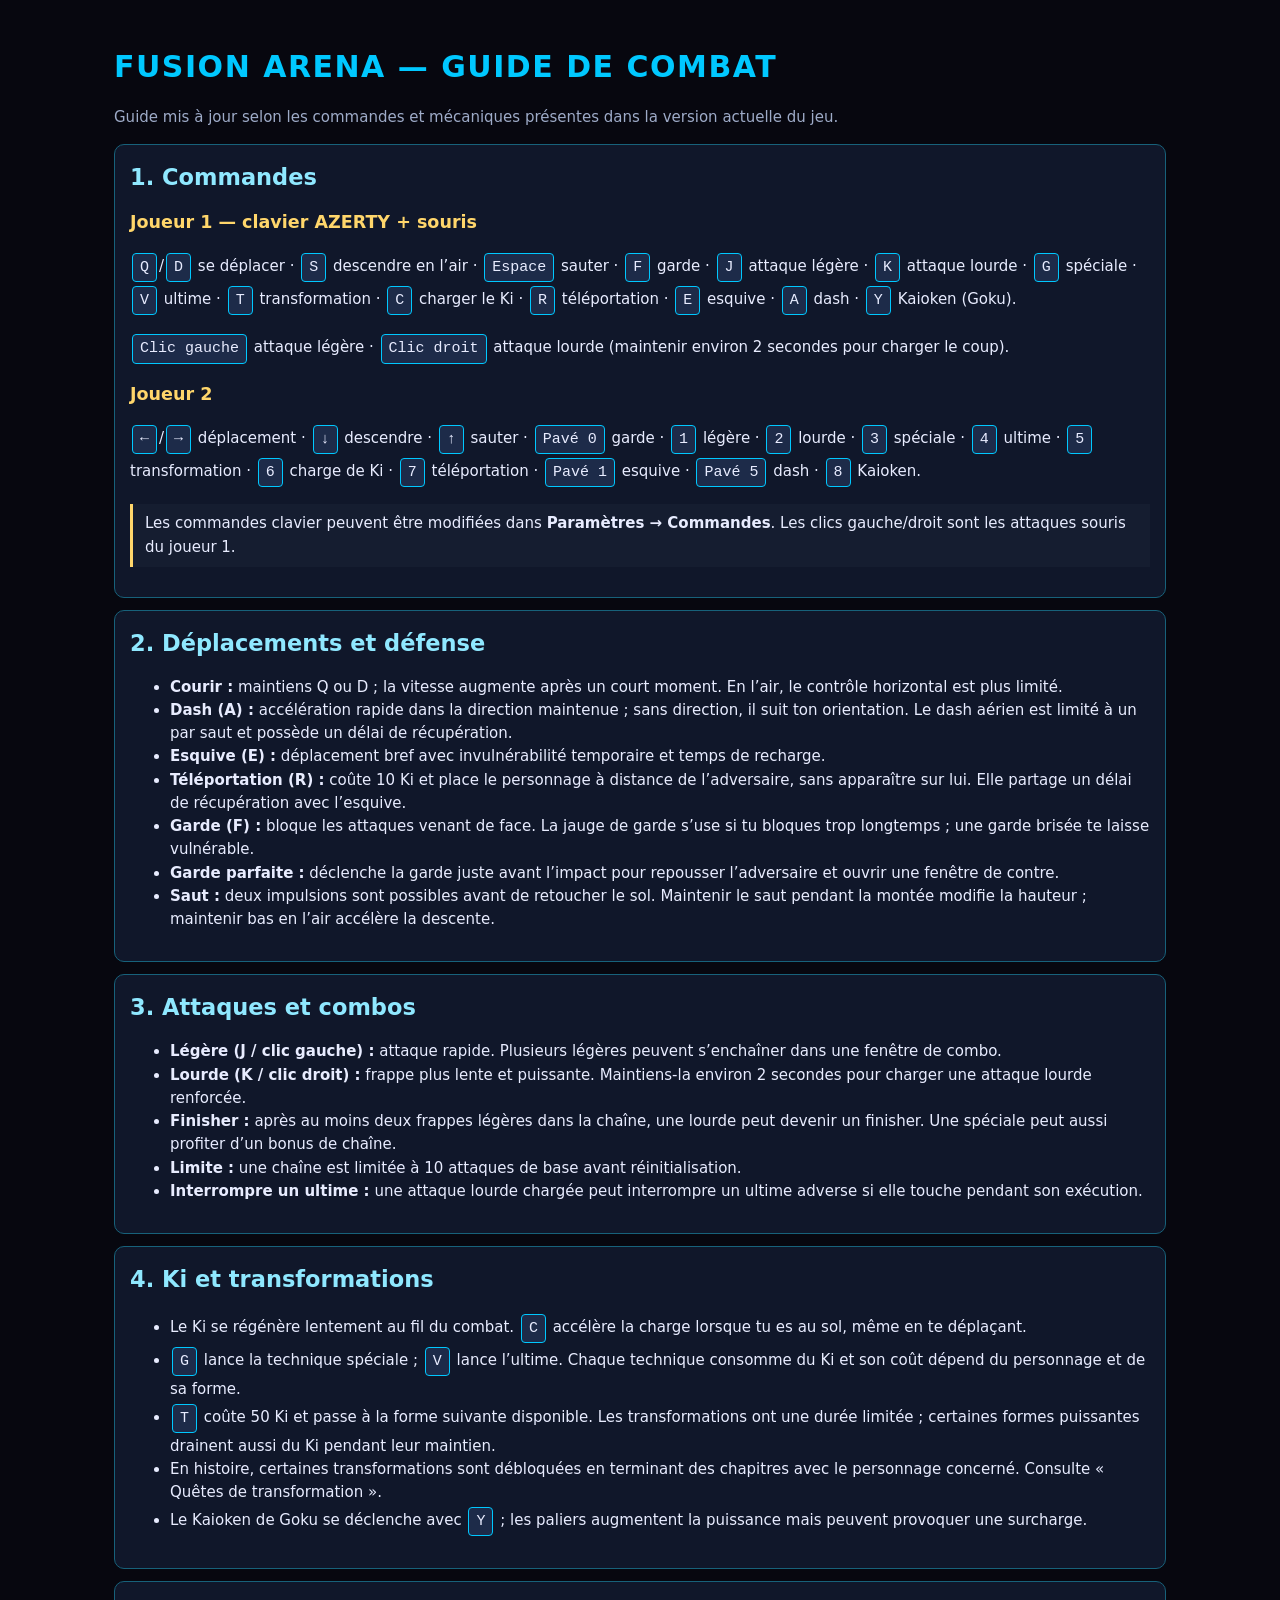
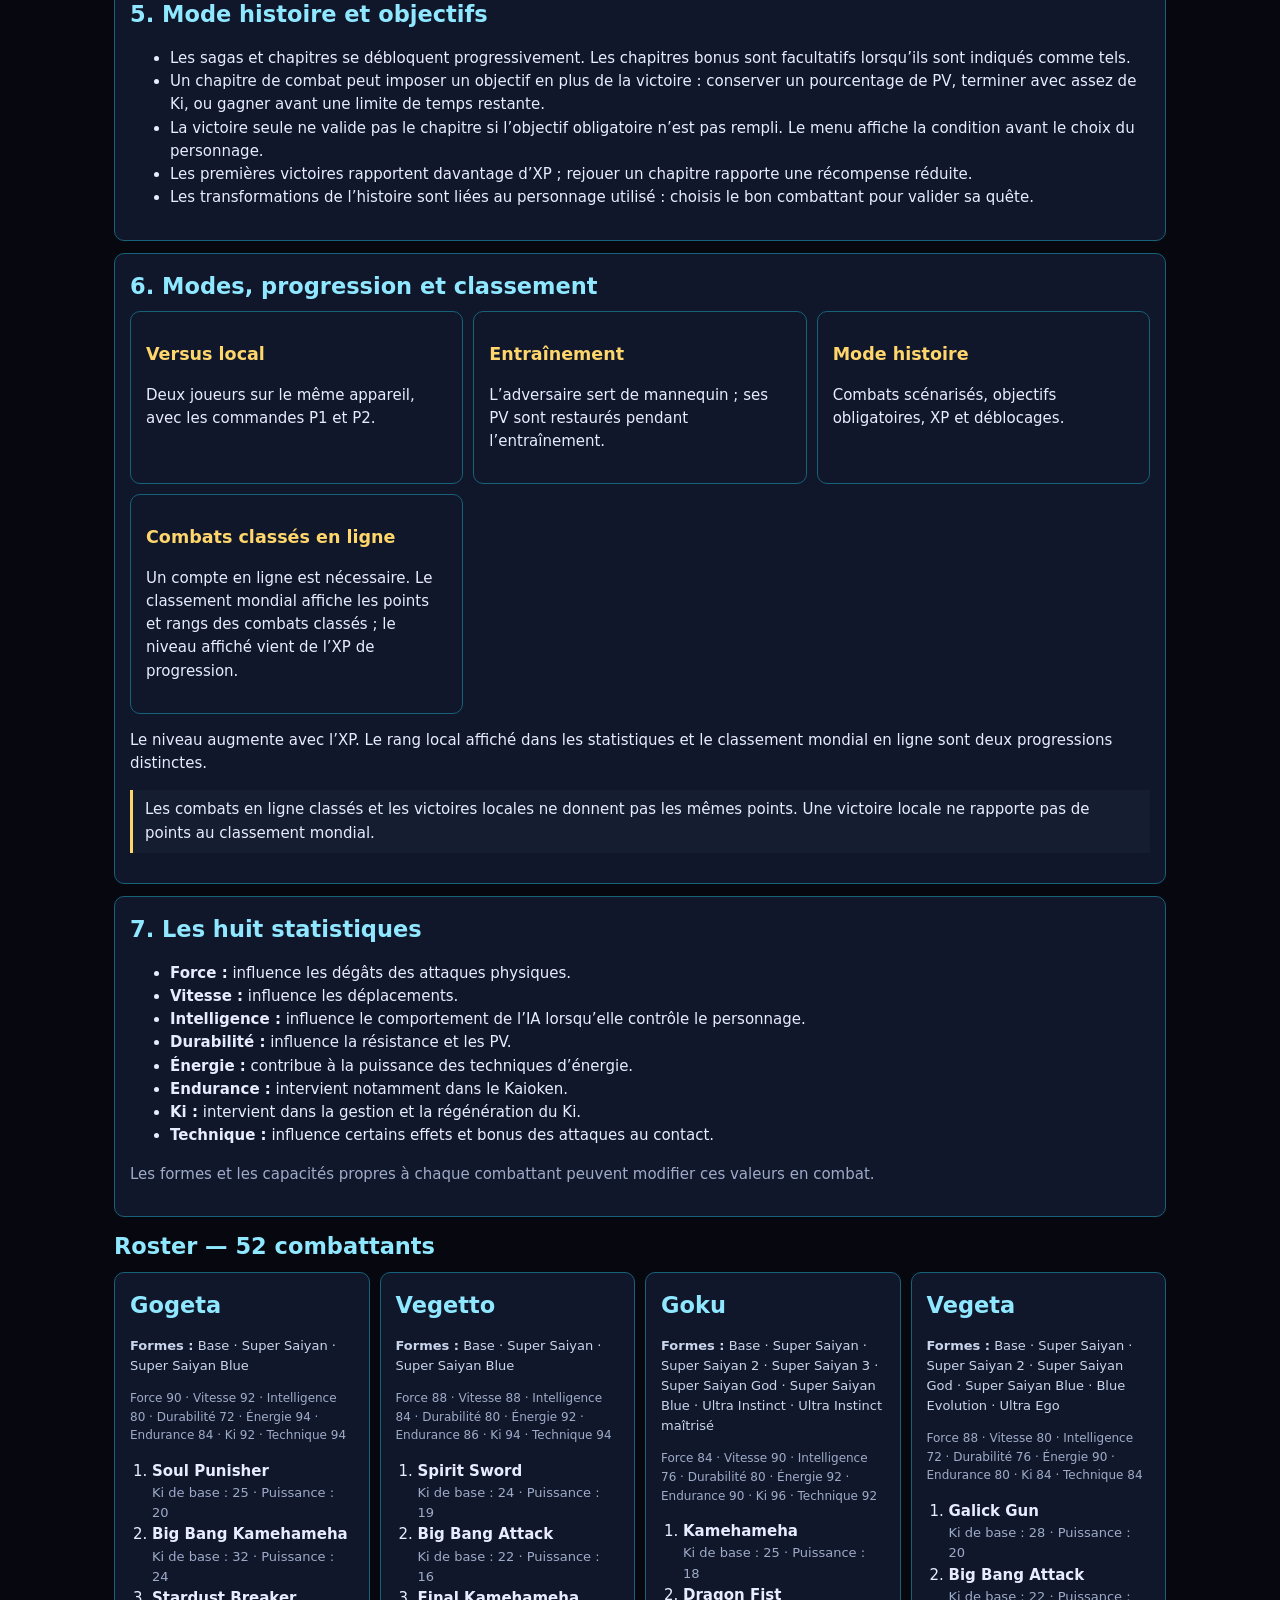
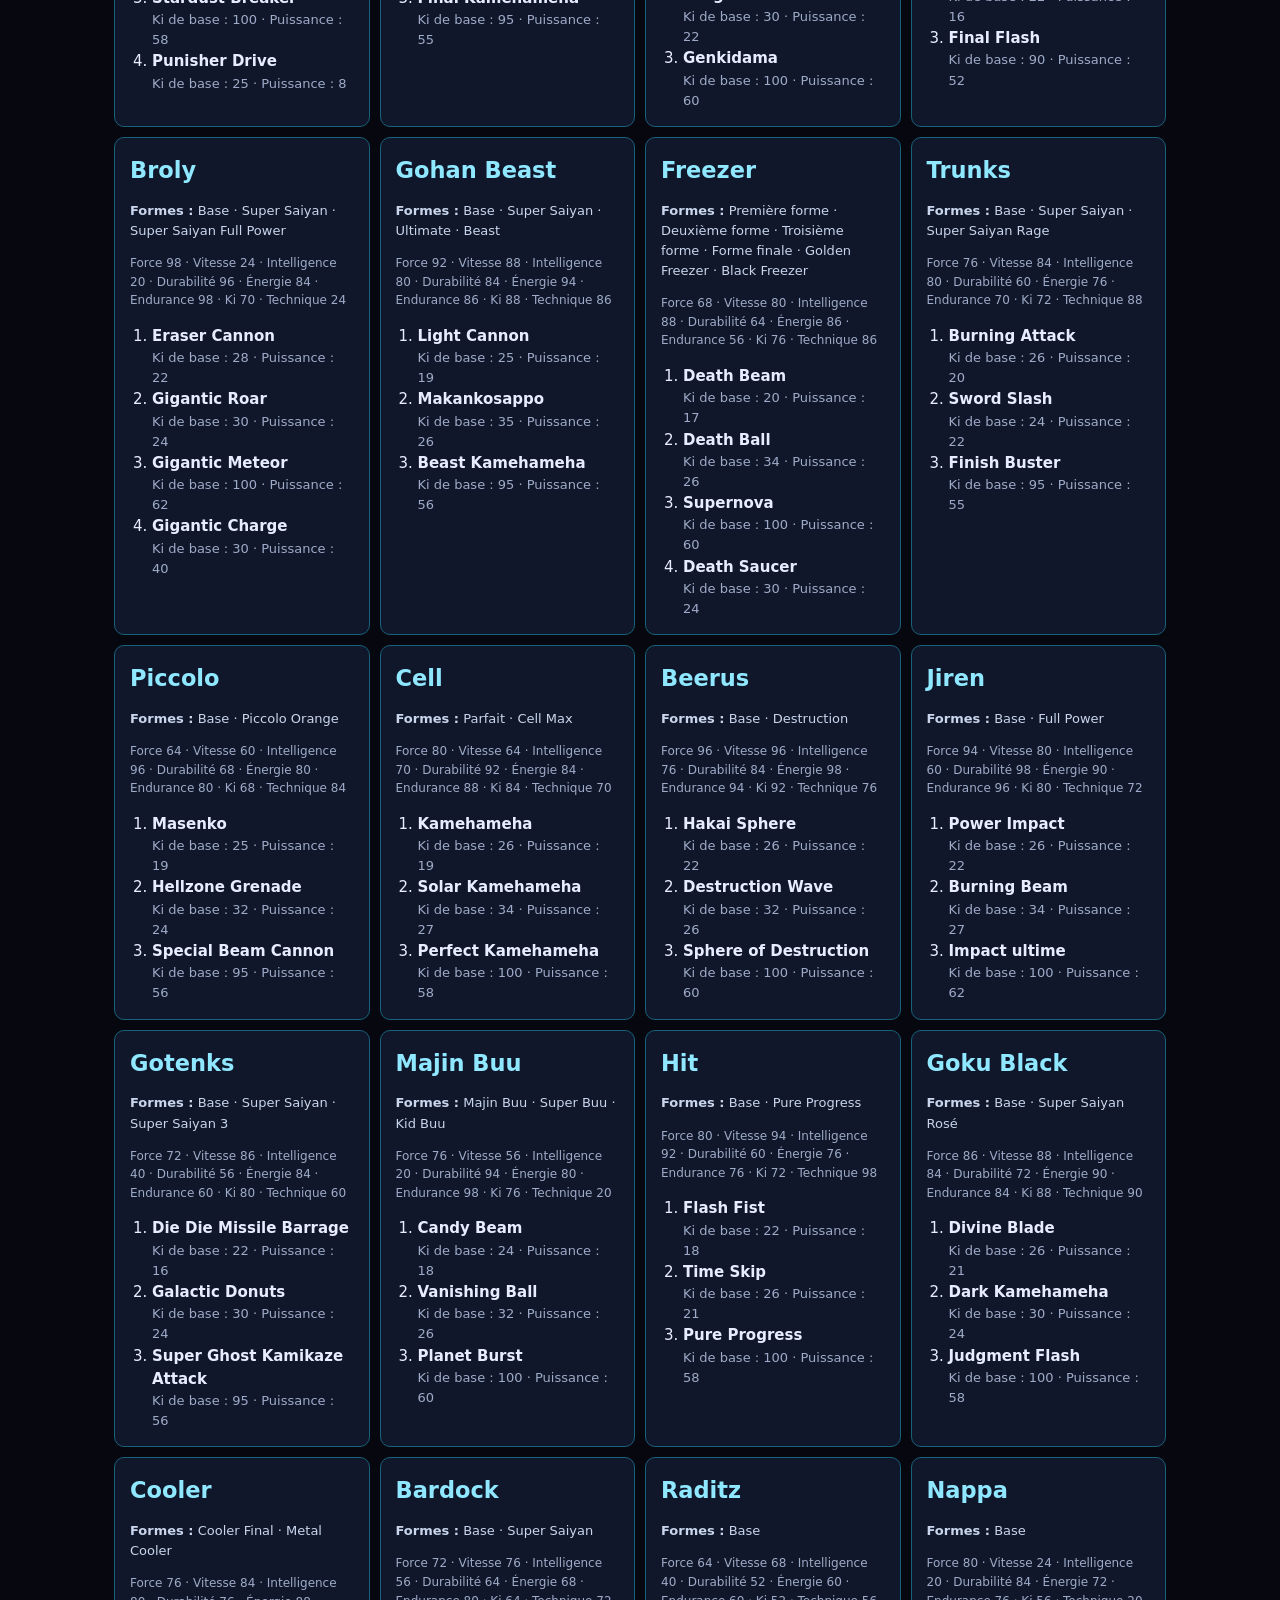
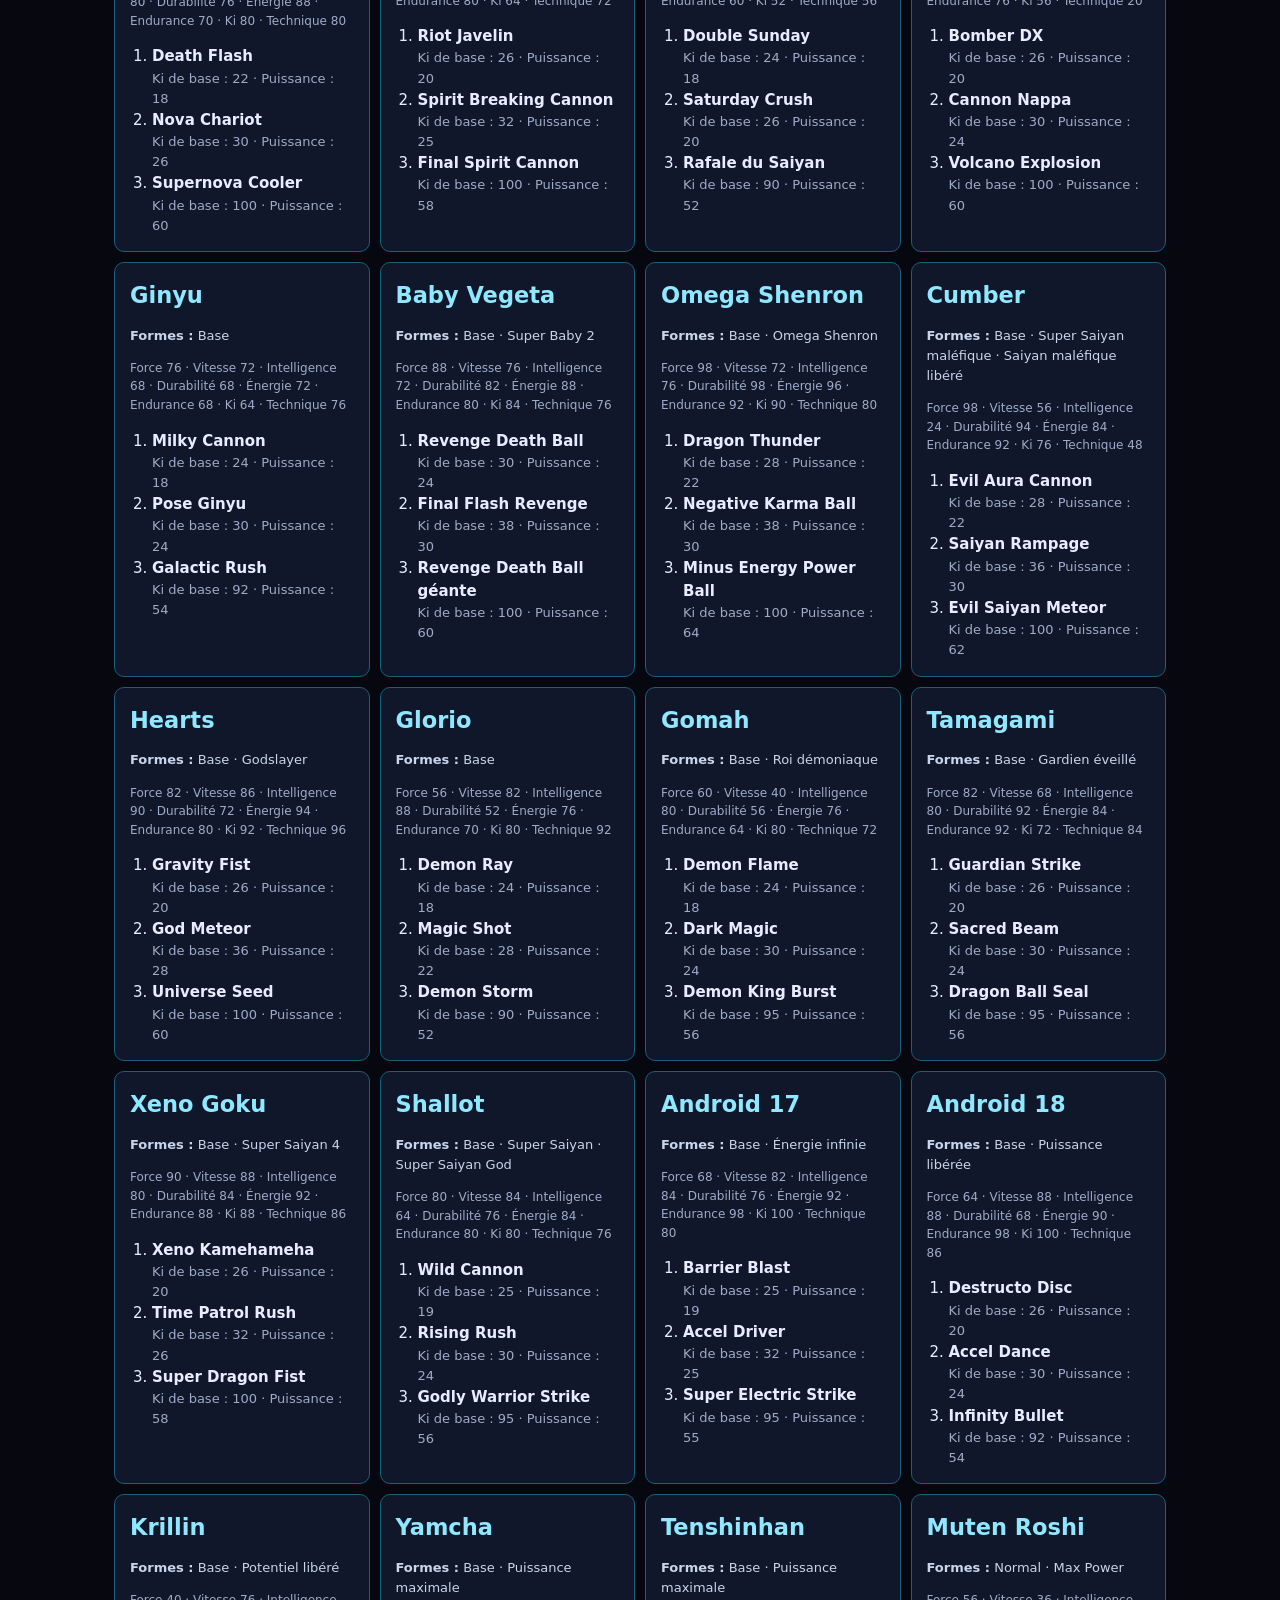
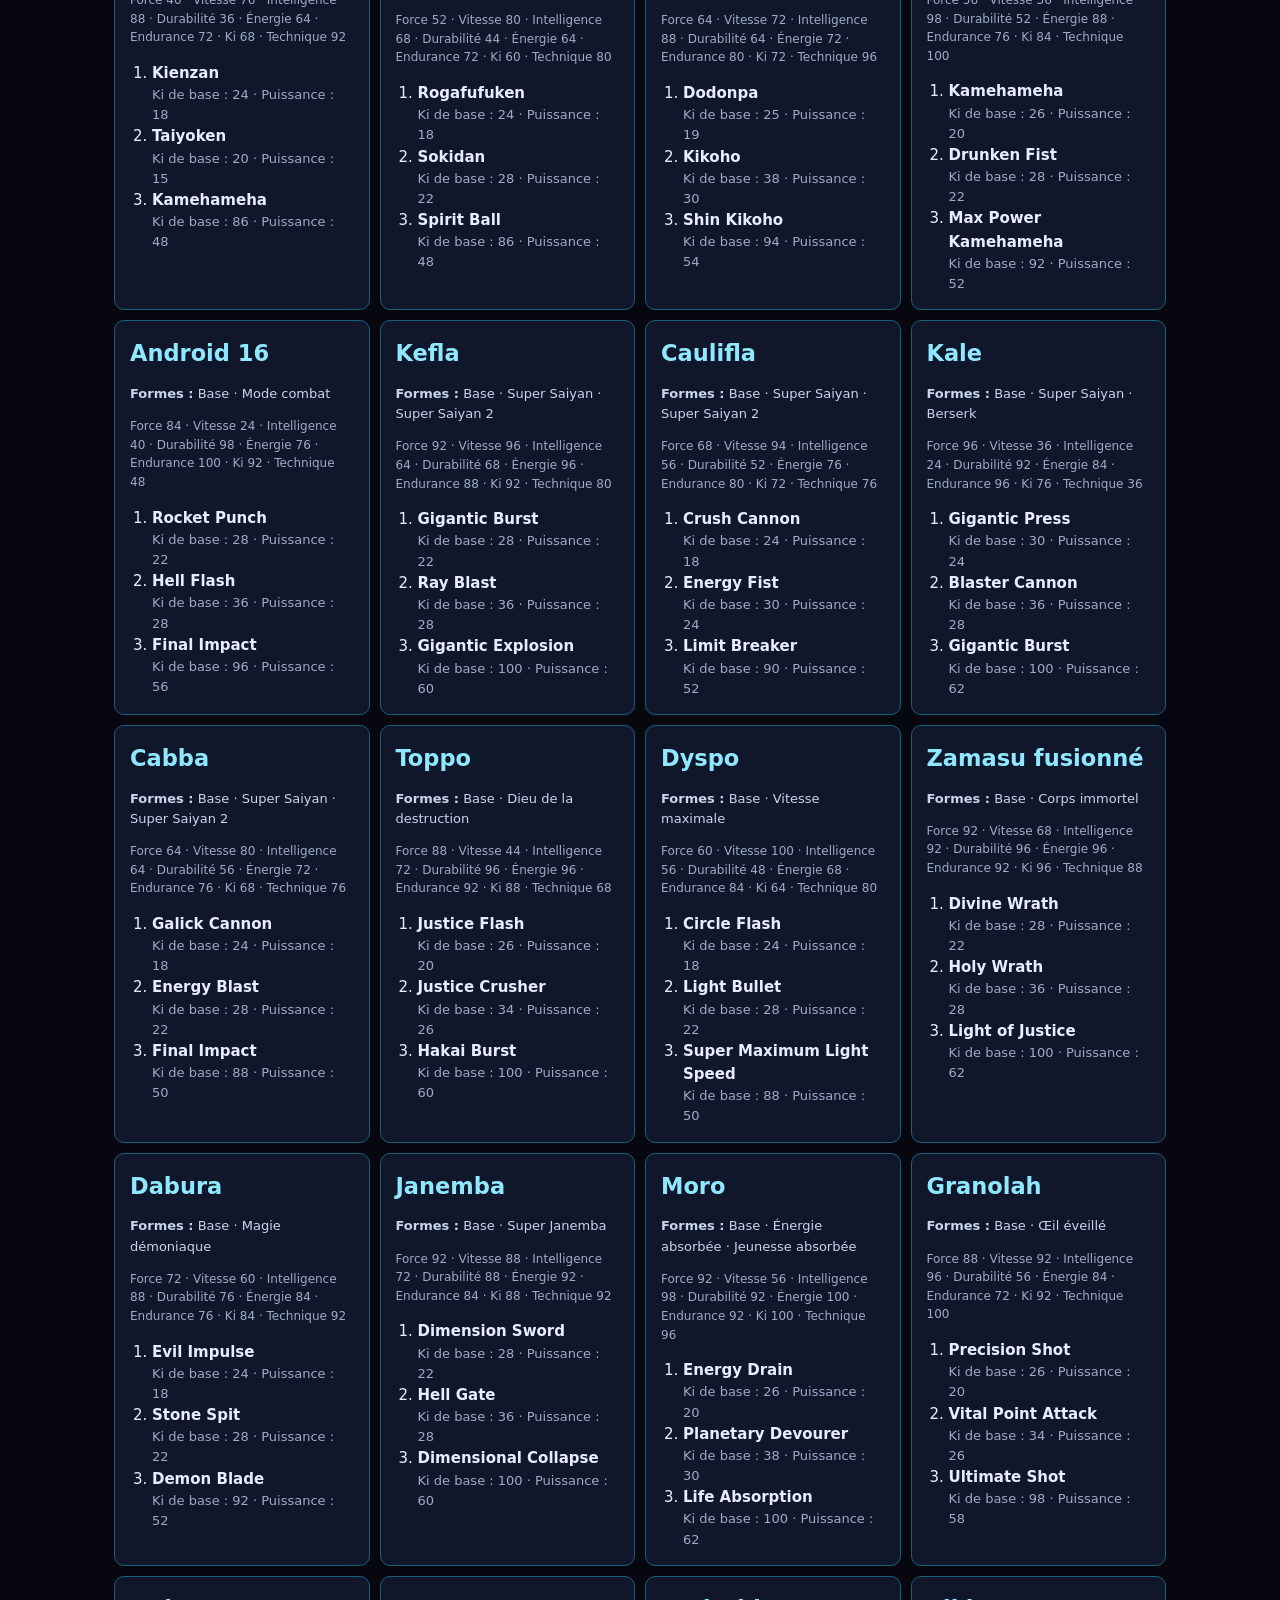
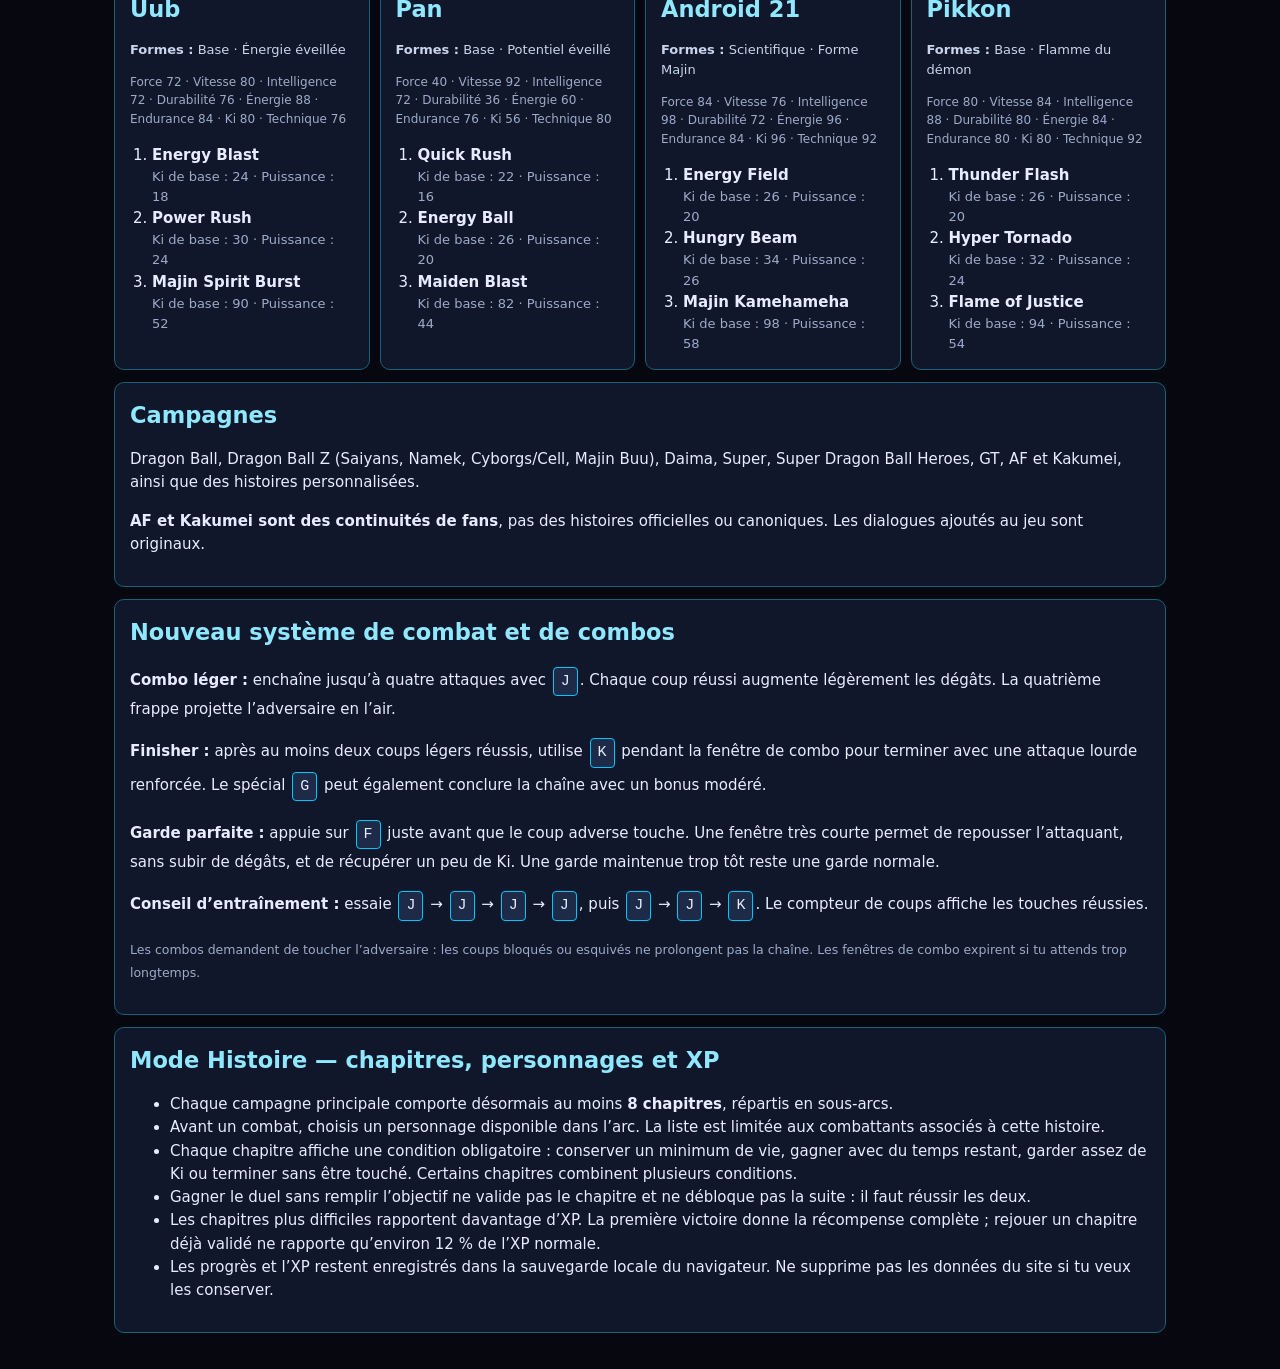
==== commit 10ae3a73: "Rewrite combat guide for current mechanics" ====
--- a/guide.html
+++ b/guide.html
@@ -1 +1,11 @@
-<!doctype html><html lang="fr"><head><meta charset="utf-8"><meta name="viewport" content="width=device-width,initial-scale=1"><title>Fusion Arena — Guide</title><style>*{box-sizing:border-box}body{margin:0;background:#07070f;color:#e8ecff;font:15px system-ui,sans-serif}main{max-width:1100px;margin:auto;padding:24px}h1{color:#00c8ff;letter-spacing:2px}h2{color:#8fe8ff;margin:0 0 8px}h3{color:#ffd66b}p,li{line-height:1.5}section,.card,article{border:1px solid #17617a;background:#10172a;border-radius:8px;padding:14px;margin:12px 0}.grid{display:grid;grid-template-columns:repeat(auto-fit,minmax(260px,1fr));gap:10px}article{margin:0}article ol{padding-left:22px;margin-bottom:0}article li span{display:block;color:#9eabc8;font-size:13px}.forms{color:#c8d5ed;font-size:13px}kbd{display:inline-block;background:#1d2b49;border:1px solid #00c8ff;border-radius:4px;padding:2px 7px;margin:2px}small{color:#9eabc8}.stats{font-size:12px;color:#9eabc8;margin:8px 0}</style></head><body><main><h1>FUSION ARENA — GUIDE DE COMBAT</h1><p>Guide officiel de combat de Fusion Arena : déplacements, garde, combos, transformations, niveaux et progression. Les commandes de base du joueur 1 utilisent la souris.</p><section><h2>Commandes joueur 1 (AZERTY + souris)</h2><p><kbd>Q</kbd>/<kbd>D</kbd> déplacement · <kbd>Espace</kbd> saut · <kbd>Clic gauche</kbd> attaque légère · <kbd>Clic droit</kbd> attaque lourde · <kbd>F</kbd> garde · <kbd>E</kbd> esquive · <kbd>A</kbd> dash · <kbd>R</kbd> téléportation · <kbd>T</kbd> transformation · <kbd>V</kbd> ultime · <kbd>C</kbd> charge de Ki · <kbd>G</kbd> attaque spéciale · <kbd>Y</kbd> Kaioken de Goku.</p><h3>Déplacements et fluidité</h3><ul><li>Maintiens <kbd>Q</kbd> ou <kbd>D</kbd> pour courir : la vitesse augmente progressivement après un court instant.</li><li>Relâche la direction pour ralentir progressivement, au lieu de t’arrêter brutalement.</li><li><kbd>A</kbd> déclenche un dash dans la direction maintenue ; sans direction, le dash suit ton orientation. Il possède un temps de recharge.</li><li><kbd>E</kbd> sert à esquiver et <kbd>R</kbd> à se téléporter derrière l’adversaire si tu as assez de Ki.</li></ul><h3>Attaques et combos</h3><ul><li><b>Clic gauche :</b> attaque légère. Tu peux enchaîner plusieurs coups, mais une chaîne est limitée à <b>10 attaques de base maximum</b>.</li><li><b>Clic droit :</b> attaque lourde. Maintiens le clic droit environ 2 secondes puis relâche pour charger le coup.</li><li>Les coups légers ouvrent une fenêtre de combo. Une attaque lourde ou spéciale peut terminer la chaîne.</li><li>La quatrième frappe légère peut projeter l’adversaire. Une attaque lourde chargée peut interrompre un ultime adverse si elle touche.</li></ul><h3>Garde et contre</h3><ul><li><kbd>F</kbd> bloque les attaques venant de face. Tu ne peux pas avancer librement en gardant.</li><li>Chaque attaque bloquée fatigue la garde. Si la jauge tombe à zéro, la garde se brise temporairement : recule ou esquive pour éviter de subir une nouvelle pression.</li><li>Active la garde juste avant l’impact pour tenter une <b>garde parfaite</b>, qui repousse l’attaquant et ouvre une possibilité de contre.</li></ul><h3>Ki et transformations</h3><ul><li>Le Ki se recharge progressivement et avec <kbd>C</kbd>. Tu peux charger tout en te déplaçant.</li><li><kbd>T</kbd> dépense 50 Ki pour passer à la forme suivante.</li><li>Les transformations divines — notamment Super Saiyan God, Blue, Ultra Instinct, Rosé et Ultra Ego — consomment beaucoup moins de Ki pendant leur maintien.</li><li>Les transformations restent limitées par leur durée propre. Le coût initial de transformation n’a pas changé.</li></ul><h3>Commandes personnalisables</h3><p>Les déplacements, la garde, le saut, les techniques et les autres actions clavier peuvent être modifiés dans <b>Paramètres → Commandes</b>. Les attaques du joueur 1 restent sur clic gauche et clic droit.</p><h3>Joueur 2</h3><p><kbd>←</kbd>/<kbd>→</kbd> déplacement · <kbd>↑</kbd> saut · <kbd>Numpad 0</kbd> garde · <kbd>1</kbd> attaque légère · <kbd>2</kbd> attaque lourde · <kbd>3</kbd> spéciale · <kbd>4</kbd> ultime · <kbd>5</kbd> transformation · <kbd>6</kbd> charge · <kbd>7</kbd> téléportation · <kbd>Numpad 1</kbd> esquive · <kbd>Numpad 5</kbd> dash · <kbd>8</kbd> Kaioken.</p></section><section><h2>Niveaux et classement local</h2><p>Les combats de l’histoire font gagner de l’XP et des points de classement. Les niveaux augmentent avec l’XP. Les points font progresser le rang : Bronze, Argent, Or, Platine, Diamant puis Rang Zeno. Une victoire rapporte des points ; une défaite en retire quelques-uns.</p><p><b>Important :</b> le classement actuel est personnel et enregistré dans le navigateur. Ce n’est pas encore un classement mondial partagé entre joueurs.</p></section><section><h2>Mode histoire — arcs et sous-chapitres</h2><p>Chaque campagne est divisée en arcs, puis en sous-chapitres à débloquer dans l’ordre. La campagne Dragon Ball suit les premiers tournois, Yamcha, Tenshinhan, le roi Piccolo et le 23e tournoi. Jiren intervient dans l’arc du Tournoi du pouvoir de Dragon Ball Super, pas dans Dragon Ball.</p></section><h2>Équilibrage</h2><p>Chaque personnage possède huit notes sur 100 : Force, Vitesse, Intelligence, Durabilité, Énergie, Endurance, Ki et Technique. La Force influence les dégâts, la Vitesse les déplacements, la Durabilité les PV et la résistance, l’Énergie les dégâts des techniques, le Ki sa régénération, l’Intelligence le coût en Ki, l’Endurance le Kaioken et la Technique les effets des coups au contact. Les formes appliquent leurs propres bonus.</p></section><h2>Roster — 52 combattants</h2><div class="grid"><article><h2>Gogeta</h2><p class='forms'><b>Formes :</b> Base · Super Saiyan · Super Saiyan Blue</p><p class='stats'>Force 90 · Vitesse 92 · Intelligence 80 · Durabilité 72 · Énergie 94 · Endurance 84 · Ki 92 · Technique 94</p><ol><li><b>Soul Punisher</b><span>Ki de base : 25 · Puissance : 20</span></li><li><b>Big Bang Kamehameha</b><span>Ki de base : 32 · Puissance : 24</span></li><li><b>Stardust Breaker</b><span>Ki de base : 100 · Puissance : 58</span></li><li><b>Punisher Drive</b><span>Ki de base : 25 · Puissance : 8</span></li></ol></article><article><h2>Vegetto</h2><p class='forms'><b>Formes :</b> Base · Super Saiyan · Super Saiyan Blue</p><p class='stats'>Force 88 · Vitesse 88 · Intelligence 84 · Durabilité 80 · Énergie 92 · Endurance 86 · Ki 94 · Technique 94</p><ol><li><b>Spirit Sword</b><span>Ki de base : 24 · Puissance : 19</span></li><li><b>Big Bang Attack</b><span>Ki de base : 22 · Puissance : 16</span></li><li><b>Final Kamehameha</b><span>Ki de base : 95 · Puissance : 55</span></li></ol></article><article><h2>Goku</h2><p class='forms'><b>Formes :</b> Base · Super Saiyan · Super Saiyan 2 · Super Saiyan 3 · Super Saiyan God · Super Saiyan Blue · Ultra Instinct · Ultra Instinct maîtrisé</p><p class='stats'>Force 84 · Vitesse 90 · Intelligence 76 · Durabilité 80 · Énergie 92 · Endurance 90 · Ki 96 · Technique 92</p><ol><li><b>Kamehameha</b><span>Ki de base : 25 · Puissance : 18</span></li><li><b>Dragon Fist</b><span>Ki de base : 30 · Puissance : 22</span></li><li><b>Genkidama</b><span>Ki de base : 100 · Puissance : 60</span></li></ol></article><article><h2>Vegeta</h2><p class='forms'><b>Formes :</b> Base · Super Saiyan · Super Saiyan 2 · Super Saiyan God · Super Saiyan Blue · Blue Evolution · Ultra Ego</p><p class='stats'>Force 88 · Vitesse 80 · Intelligence 72 · Durabilité 76 · Énergie 90 · Endurance 80 · Ki 84 · Technique 84</p><ol><li><b>Galick Gun</b><span>Ki de base : 28 · Puissance : 20</span></li><li><b>Big Bang Attack</b><span>Ki de base : 22 · Puissance : 16</span></li><li><b>Final Flash</b><span>Ki de base : 90 · Puissance : 52</span></li></ol></article><article><h2>Broly</h2><p class='forms'><b>Formes :</b> Base · Super Saiyan · Super Saiyan Full Power</p><p class='stats'>Force 98 · Vitesse 24 · Intelligence 20 · Durabilité 96 · Énergie 84 · Endurance 98 · Ki 70 · Technique 24</p><ol><li><b>Eraser Cannon</b><span>Ki de base : 28 · Puissance : 22</span></li><li><b>Gigantic Roar</b><span>Ki de base : 30 · Puissance : 24</span></li><li><b>Gigantic Meteor</b><span>Ki de base : 100 · Puissance : 62</span></li><li><b>Gigantic Charge</b><span>Ki de base : 30 · Puissance : 40</span></li></ol></article><article><h2>Gohan Beast</h2><p class='forms'><b>Formes :</b> Base · Super Saiyan · Ultimate · Beast</p><p class='stats'>Force 92 · Vitesse 88 · Intelligence 80 · Durabilité 84 · Énergie 94 · Endurance 86 · Ki 88 · Technique 86</p><ol><li><b>Light Cannon</b><span>Ki de base : 25 · Puissance : 19</span></li><li><b>Makankosappo</b><span>Ki de base : 35 · Puissance : 26</span></li><li><b>Beast Kamehameha</b><span>Ki de base : 95 · Puissance : 56</span></li></ol></article><article><h2>Freezer</h2><p class='forms'><b>Formes :</b> Première forme · Deuxième forme · Troisième forme · Forme finale · Golden Freezer · Black Freezer</p><p class='stats'>Force 68 · Vitesse 80 · Intelligence 88 · Durabilité 64 · Énergie 86 · Endurance 56 · Ki 76 · Technique 86</p><ol><li><b>Death Beam</b><span>Ki de base : 20 · Puissance : 17</span></li><li><b>Death Ball</b><span>Ki de base : 34 · Puissance : 26</span></li><li><b>Supernova</b><span>Ki de base : 100 · Puissance : 60</span></li><li><b>Death Saucer</b><span>Ki de base : 30 · Puissance : 24</span></li></ol></article><article><h2>Trunks</h2><p class='forms'><b>Formes :</b> Base · Super Saiyan · Super Saiyan Rage</p><p class='stats'>Force 76 · Vitesse 84 · Intelligence 80 · Durabilité 60 · Énergie 76 · Endurance 70 · Ki 72 · Technique 88</p><ol><li><b>Burning Attack</b><span>Ki de base : 26 · Puissance : 20</span></li><li><b>Sword Slash</b><span>Ki de base : 24 · Puissance : 22</span></li><li><b>Finish Buster</b><span>Ki de base : 95 · Puissance : 55</span></li></ol></article><article><h2>Piccolo</h2><p class='forms'><b>Formes :</b> Base · Piccolo Orange</p><p class='stats'>Force 64 · Vitesse 60 · Intelligence 96 · Durabilité 68 · Énergie 80 · Endurance 80 · Ki 68 · Technique 84</p><ol><li><b>Masenko</b><span>Ki de base : 25 · Puissance : 19</span></li><li><b>Hellzone Grenade</b><span>Ki de base : 32 · Puissance : 24</span></li><li><b>Special Beam Cannon</b><span>Ki de base : 95 · Puissance : 56</span></li></ol></article><article><h2>Cell</h2><p class='forms'><b>Formes :</b> Parfait · Cell Max</p><p class='stats'>Force 80 · Vitesse 64 · Intelligence 70 · Durabilité 92 · Énergie 84 · Endurance 88 · Ki 84 · Technique 70</p><ol><li><b>Kamehameha</b><span>Ki de base : 26 · Puissance : 19</span></li><li><b>Solar Kamehameha</b><span>Ki de base : 34 · Puissance : 27</span></li><li><b>Perfect Kamehameha</b><span>Ki de base : 100 · Puissance : 58</span></li></ol></article><article><h2>Beerus</h2><p class='forms'><b>Formes :</b> Base · Destruction</p><p class='stats'>Force 96 · Vitesse 96 · Intelligence 76 · Durabilité 84 · Énergie 98 · Endurance 94 · Ki 92 · Technique 76</p><ol><li><b>Hakai Sphere</b><span>Ki de base : 26 · Puissance : 22</span></li><li><b>Destruction Wave</b><span>Ki de base : 32 · Puissance : 26</span></li><li><b>Sphere of Destruction</b><span>Ki de base : 100 · Puissance : 60</span></li></ol></article><article><h2>Jiren</h2><p class='forms'><b>Formes :</b> Base · Full Power</p><p class='stats'>Force 94 · Vitesse 80 · Intelligence 60 · Durabilité 98 · Énergie 90 · Endurance 96 · Ki 80 · Technique 72</p><ol><li><b>Power Impact</b><span>Ki de base : 26 · Puissance : 22</span></li><li><b>Burning Beam</b><span>Ki de base : 34 · Puissance : 27</span></li><li><b>Impact ultime</b><span>Ki de base : 100 · Puissance : 62</span></li></ol></article><article><h2>Gotenks</h2><p class='forms'><b>Formes :</b> Base · Super Saiyan · Super Saiyan 3</p><p class='stats'>Force 72 · Vitesse 86 · Intelligence 40 · Durabilité 56 · Énergie 84 · Endurance 60 · Ki 80 · Technique 60</p><ol><li><b>Die Die Missile Barrage</b><span>Ki de base : 22 · Puissance : 16</span></li><li><b>Galactic Donuts</b><span>Ki de base : 30 · Puissance : 24</span></li><li><b>Super Ghost Kamikaze Attack</b><span>Ki de base : 95 · Puissance : 56</span></li></ol></article><article><h2>Majin Buu</h2><p class='forms'><b>Formes :</b> Majin Buu · Super Buu · Kid Buu</p><p class='stats'>Force 76 · Vitesse 56 · Intelligence 20 · Durabilité 94 · Énergie 80 · Endurance 98 · Ki 76 · Technique 20</p><ol><li><b>Candy Beam</b><span>Ki de base : 24 · Puissance : 18</span></li><li><b>Vanishing Ball</b><span>Ki de base : 32 · Puissance : 26</span></li><li><b>Planet Burst</b><span>Ki de base : 100 · Puissance : 60</span></li></ol></article><article><h2>Hit</h2><p class='forms'><b>Formes :</b> Base · Pure Progress</p><p class='stats'>Force 80 · Vitesse 94 · Intelligence 92 · Durabilité 60 · Énergie 76 · Endurance 76 · Ki 72 · Technique 98</p><ol><li><b>Flash Fist</b><span>Ki de base : 22 · Puissance : 18</span></li><li><b>Time Skip</b><span>Ki de base : 26 · Puissance : 21</span></li><li><b>Pure Progress</b><span>Ki de base : 100 · Puissance : 58</span></li></ol></article><article><h2>Goku Black</h2><p class='forms'><b>Formes :</b> Base · Super Saiyan Rosé</p><p class='stats'>Force 86 · Vitesse 88 · Intelligence 84 · Durabilité 72 · Énergie 90 · Endurance 84 · Ki 88 · Technique 90</p><ol><li><b>Divine Blade</b><span>Ki de base : 26 · Puissance : 21</span></li><li><b>Dark Kamehameha</b><span>Ki de base : 30 · Puissance : 24</span></li><li><b>Judgment Flash</b><span>Ki de base : 100 · Puissance : 58</span></li></ol></article><article><h2>Cooler</h2><p class='forms'><b>Formes :</b> Cooler Final · Metal Cooler</p><p class='stats'>Force 76 · Vitesse 84 · Intelligence 80 · Durabilité 76 · Énergie 88 · Endurance 70 · Ki 80 · Technique 80</p><ol><li><b>Death Flash</b><span>Ki de base : 22 · Puissance : 18</span></li><li><b>Nova Chariot</b><span>Ki de base : 30 · Puissance : 26</span></li><li><b>Supernova Cooler</b><span>Ki de base : 100 · Puissance : 60</span></li></ol></article><article><h2>Bardock</h2><p class='forms'><b>Formes :</b> Base · Super Saiyan</p><p class='stats'>Force 72 · Vitesse 76 · Intelligence 56 · Durabilité 64 · Énergie 68 · Endurance 80 · Ki 64 · Technique 72</p><ol><li><b>Riot Javelin</b><span>Ki de base : 26 · Puissance : 20</span></li><li><b>Spirit Breaking Cannon</b><span>Ki de base : 32 · Puissance : 25</span></li><li><b>Final Spirit Cannon</b><span>Ki de base : 100 · Puissance : 58</span></li></ol></article><article><h2>Raditz</h2><p class='forms'><b>Formes :</b> Base</p><p class='stats'>Force 64 · Vitesse 68 · Intelligence 40 · Durabilité 52 · Énergie 60 · Endurance 60 · Ki 52 · Technique 56</p><ol><li><b>Double Sunday</b><span>Ki de base : 24 · Puissance : 18</span></li><li><b>Saturday Crush</b><span>Ki de base : 26 · Puissance : 20</span></li><li><b>Rafale du Saiyan</b><span>Ki de base : 90 · Puissance : 52</span></li></ol></article><article><h2>Nappa</h2><p class='forms'><b>Formes :</b> Base</p><p class='stats'>Force 80 · Vitesse 24 · Intelligence 20 · Durabilité 84 · Énergie 72 · Endurance 76 · Ki 56 · Technique 20</p><ol><li><b>Bomber DX</b><span>Ki de base : 26 · Puissance : 20</span></li><li><b>Cannon Nappa</b><span>Ki de base : 30 · Puissance : 24</span></li><li><b>Volcano Explosion</b><span>Ki de base : 100 · Puissance : 60</span></li></ol></article><article><h2>Ginyu</h2><p class='forms'><b>Formes :</b> Base</p><p class='stats'>Force 76 · Vitesse 72 · Intelligence 68 · Durabilité 68 · Énergie 72 · Endurance 68 · Ki 64 · Technique 76</p><ol><li><b>Milky Cannon</b><span>Ki de base : 24 · Puissance : 18</span></li><li><b>Pose Ginyu</b><span>Ki de base : 30 · Puissance : 24</span></li><li><b>Galactic Rush</b><span>Ki de base : 92 · Puissance : 54</span></li></ol></article><article><h2>Baby Vegeta</h2><p class='forms'><b>Formes :</b> Base · Super Baby 2</p><p class='stats'>Force 88 · Vitesse 76 · Intelligence 72 · Durabilité 82 · Énergie 88 · Endurance 80 · Ki 84 · Technique 76</p><ol><li><b>Revenge Death Ball</b><span>Ki de base : 30 · Puissance : 24</span></li><li><b>Final Flash Revenge</b><span>Ki de base : 38 · Puissance : 30</span></li><li><b>Revenge Death Ball géante</b><span>Ki de base : 100 · Puissance : 60</span></li></ol></article><article><h2>Omega Shenron</h2><p class='forms'><b>Formes :</b> Base · Omega Shenron</p><p class='stats'>Force 98 · Vitesse 72 · Intelligence 76 · Durabilité 98 · Énergie 96 · Endurance 92 · Ki 90 · Technique 80</p><ol><li><b>Dragon Thunder</b><span>Ki de base : 28 · Puissance : 22</span></li><li><b>Negative Karma Ball</b><span>Ki de base : 38 · Puissance : 30</span></li><li><b>Minus Energy Power Ball</b><span>Ki de base : 100 · Puissance : 64</span></li></ol></article><article><h2>Cumber</h2><p class='forms'><b>Formes :</b> Base · Super Saiyan maléfique · Saiyan maléfique libéré</p><p class='stats'>Force 98 · Vitesse 56 · Intelligence 24 · Durabilité 94 · Énergie 84 · Endurance 92 · Ki 76 · Technique 48</p><ol><li><b>Evil Aura Cannon</b><span>Ki de base : 28 · Puissance : 22</span></li><li><b>Saiyan Rampage</b><span>Ki de base : 36 · Puissance : 30</span></li><li><b>Evil Saiyan Meteor</b><span>Ki de base : 100 · Puissance : 62</span></li></ol></article><article><h2>Hearts</h2><p class='forms'><b>Formes :</b> Base · Godslayer</p><p class='stats'>Force 82 · Vitesse 86 · Intelligence 90 · Durabilité 72 · Énergie 94 · Endurance 80 · Ki 92 · Technique 96</p><ol><li><b>Gravity Fist</b><span>Ki de base : 26 · Puissance : 20</span></li><li><b>God Meteor</b><span>Ki de base : 36 · Puissance : 28</span></li><li><b>Universe Seed</b><span>Ki de base : 100 · Puissance : 60</span></li></ol></article><article><h2>Glorio</h2><p class='forms'><b>Formes :</b> Base</p><p class='stats'>Force 56 · Vitesse 82 · Intelligence 88 · Durabilité 52 · Énergie 76 · Endurance 70 · Ki 80 · Technique 92</p><ol><li><b>Demon Ray</b><span>Ki de base : 24 · Puissance : 18</span></li><li><b>Magic Shot</b><span>Ki de base : 28 · Puissance : 22</span></li><li><b>Demon Storm</b><span>Ki de base : 90 · Puissance : 52</span></li></ol></article><article><h2>Gomah</h2><p class='forms'><b>Formes :</b> Base · Roi démoniaque</p><p class='stats'>Force 60 · Vitesse 40 · Intelligence 80 · Durabilité 56 · Énergie 76 · Endurance 64 · Ki 80 · Technique 72</p><ol><li><b>Demon Flame</b><span>Ki de base : 24 · Puissance : 18</span></li><li><b>Dark Magic</b><span>Ki de base : 30 · Puissance : 24</span></li><li><b>Demon King Burst</b><span>Ki de base : 95 · Puissance : 56</span></li></ol></article><article><h2>Tamagami</h2><p class='forms'><b>Formes :</b> Base · Gardien éveillé</p><p class='stats'>Force 82 · Vitesse 68 · Intelligence 80 · Durabilité 92 · Énergie 84 · Endurance 92 · Ki 72 · Technique 84</p><ol><li><b>Guardian Strike</b><span>Ki de base : 26 · Puissance : 20</span></li><li><b>Sacred Beam</b><span>Ki de base : 30 · Puissance : 24</span></li><li><b>Dragon Ball Seal</b><span>Ki de base : 95 · Puissance : 56</span></li></ol></article><article><h2>Xeno Goku</h2><p class='forms'><b>Formes :</b> Base · Super Saiyan 4</p><p class='stats'>Force 90 · Vitesse 88 · Intelligence 80 · Durabilité 84 · Énergie 92 · Endurance 88 · Ki 88 · Technique 86</p><ol><li><b>Xeno Kamehameha</b><span>Ki de base : 26 · Puissance : 20</span></li><li><b>Time Patrol Rush</b><span>Ki de base : 32 · Puissance : 26</span></li><li><b>Super Dragon Fist</b><span>Ki de base : 100 · Puissance : 58</span></li></ol></article><article><h2>Shallot</h2><p class='forms'><b>Formes :</b> Base · Super Saiyan · Super Saiyan God</p><p class='stats'>Force 80 · Vitesse 84 · Intelligence 64 · Durabilité 76 · Énergie 84 · Endurance 80 · Ki 80 · Technique 76</p><ol><li><b>Wild Cannon</b><span>Ki de base : 25 · Puissance : 19</span></li><li><b>Rising Rush</b><span>Ki de base : 30 · Puissance : 24</span></li><li><b>Godly Warrior Strike</b><span>Ki de base : 95 · Puissance : 56</span></li></ol></article><article><h2>Android 17</h2><p class='forms'><b>Formes :</b> Base · Énergie infinie</p><p class='stats'>Force 68 · Vitesse 82 · Intelligence 84 · Durabilité 76 · Énergie 92 · Endurance 98 · Ki 100 · Technique 80</p><ol><li><b>Barrier Blast</b><span>Ki de base : 25 · Puissance : 19</span></li><li><b>Accel Driver</b><span>Ki de base : 32 · Puissance : 25</span></li><li><b>Super Electric Strike</b><span>Ki de base : 95 · Puissance : 55</span></li></ol></article><article><h2>Android 18</h2><p class='forms'><b>Formes :</b> Base · Puissance libérée</p><p class='stats'>Force 64 · Vitesse 88 · Intelligence 88 · Durabilité 68 · Énergie 90 · Endurance 98 · Ki 100 · Technique 86</p><ol><li><b>Destructo Disc</b><span>Ki de base : 26 · Puissance : 20</span></li><li><b>Accel Dance</b><span>Ki de base : 30 · Puissance : 24</span></li><li><b>Infinity Bullet</b><span>Ki de base : 92 · Puissance : 54</span></li></ol></article><article><h2>Krillin</h2><p class='forms'><b>Formes :</b> Base · Potentiel libéré</p><p class='stats'>Force 40 · Vitesse 76 · Intelligence 88 · Durabilité 36 · Énergie 64 · Endurance 72 · Ki 68 · Technique 92</p><ol><li><b>Kienzan</b><span>Ki de base : 24 · Puissance : 18</span></li><li><b>Taiyoken</b><span>Ki de base : 20 · Puissance : 15</span></li><li><b>Kamehameha</b><span>Ki de base : 86 · Puissance : 48</span></li></ol></article><article><h2>Yamcha</h2><p class='forms'><b>Formes :</b> Base · Puissance maximale</p><p class='stats'>Force 52 · Vitesse 80 · Intelligence 68 · Durabilité 44 · Énergie 64 · Endurance 72 · Ki 60 · Technique 80</p><ol><li><b>Rogafufuken</b><span>Ki de base : 24 · Puissance : 18</span></li><li><b>Sokidan</b><span>Ki de base : 28 · Puissance : 22</span></li><li><b>Spirit Ball</b><span>Ki de base : 86 · Puissance : 48</span></li></ol></article><article><h2>Tenshinhan</h2><p class='forms'><b>Formes :</b> Base · Puissance maximale</p><p class='stats'>Force 64 · Vitesse 72 · Intelligence 88 · Durabilité 64 · Énergie 72 · Endurance 80 · Ki 72 · Technique 96</p><ol><li><b>Dodonpa</b><span>Ki de base : 25 · Puissance : 19</span></li><li><b>Kikoho</b><span>Ki de base : 38 · Puissance : 30</span></li><li><b>Shin Kikoho</b><span>Ki de base : 94 · Puissance : 54</span></li></ol></article><article><h2>Muten Roshi</h2><p class='forms'><b>Formes :</b> Normal · Max Power</p><p class='stats'>Force 56 · Vitesse 36 · Intelligence 98 · Durabilité 52 · Énergie 88 · Endurance 76 · Ki 84 · Technique 100</p><ol><li><b>Kamehameha</b><span>Ki de base : 26 · Puissance : 20</span></li><li><b>Drunken Fist</b><span>Ki de base : 28 · Puissance : 22</span></li><li><b>Max Power Kamehameha</b><span>Ki de base : 92 · Puissance : 52</span></li></ol></article><article><h2>Android 16</h2><p class='forms'><b>Formes :</b> Base · Mode combat</p><p class='stats'>Force 84 · Vitesse 24 · Intelligence 40 · Durabilité 98 · Énergie 76 · Endurance 100 · Ki 92 · Technique 48</p><ol><li><b>Rocket Punch</b><span>Ki de base : 28 · Puissance : 22</span></li><li><b>Hell Flash</b><span>Ki de base : 36 · Puissance : 28</span></li><li><b>Final Impact</b><span>Ki de base : 96 · Puissance : 56</span></li></ol></article><article><h2>Kefla</h2><p class='forms'><b>Formes :</b> Base · Super Saiyan · Super Saiyan 2</p><p class='stats'>Force 92 · Vitesse 96 · Intelligence 64 · Durabilité 68 · Énergie 96 · Endurance 88 · Ki 92 · Technique 80</p><ol><li><b>Gigantic Burst</b><span>Ki de base : 28 · Puissance : 22</span></li><li><b>Ray Blast</b><span>Ki de base : 36 · Puissance : 28</span></li><li><b>Gigantic Explosion</b><span>Ki de base : 100 · Puissance : 60</span></li></ol></article><article><h2>Caulifla</h2><p class='forms'><b>Formes :</b> Base · Super Saiyan · Super Saiyan 2</p><p class='stats'>Force 68 · Vitesse 94 · Intelligence 56 · Durabilité 52 · Énergie 76 · Endurance 80 · Ki 72 · Technique 76</p><ol><li><b>Crush Cannon</b><span>Ki de base : 24 · Puissance : 18</span></li><li><b>Energy Fist</b><span>Ki de base : 30 · Puissance : 24</span></li><li><b>Limit Breaker</b><span>Ki de base : 90 · Puissance : 52</span></li></ol></article><article><h2>Kale</h2><p class='forms'><b>Formes :</b> Base · Super Saiyan · Berserk</p><p class='stats'>Force 96 · Vitesse 36 · Intelligence 24 · Durabilité 92 · Énergie 84 · Endurance 96 · Ki 76 · Technique 36</p><ol><li><b>Gigantic Press</b><span>Ki de base : 30 · Puissance : 24</span></li><li><b>Blaster Cannon</b><span>Ki de base : 36 · Puissance : 28</span></li><li><b>Gigantic Burst</b><span>Ki de base : 100 · Puissance : 62</span></li></ol></article><article><h2>Cabba</h2><p class='forms'><b>Formes :</b> Base · Super Saiyan · Super Saiyan 2</p><p class='stats'>Force 64 · Vitesse 80 · Intelligence 64 · Durabilité 56 · Énergie 72 · Endurance 76 · Ki 68 · Technique 76</p><ol><li><b>Galick Cannon</b><span>Ki de base : 24 · Puissance : 18</span></li><li><b>Energy Blast</b><span>Ki de base : 28 · Puissance : 22</span></li><li><b>Final Impact</b><span>Ki de base : 88 · Puissance : 50</span></li></ol></article><article><h2>Toppo</h2><p class='forms'><b>Formes :</b> Base · Dieu de la destruction</p><p class='stats'>Force 88 · Vitesse 44 · Intelligence 72 · Durabilité 96 · Énergie 96 · Endurance 92 · Ki 88 · Technique 68</p><ol><li><b>Justice Flash</b><span>Ki de base : 26 · Puissance : 20</span></li><li><b>Justice Crusher</b><span>Ki de base : 34 · Puissance : 26</span></li><li><b>Hakai Burst</b><span>Ki de base : 100 · Puissance : 60</span></li></ol></article><article><h2>Dyspo</h2><p class='forms'><b>Formes :</b> Base · Vitesse maximale</p><p class='stats'>Force 60 · Vitesse 100 · Intelligence 56 · Durabilité 48 · Énergie 68 · Endurance 84 · Ki 64 · Technique 80</p><ol><li><b>Circle Flash</b><span>Ki de base : 24 · Puissance : 18</span></li><li><b>Light Bullet</b><span>Ki de base : 28 · Puissance : 22</span></li><li><b>Super Maximum Light Speed</b><span>Ki de base : 88 · Puissance : 50</span></li></ol></article><article><h2>Zamasu fusionné</h2><p class='forms'><b>Formes :</b> Base · Corps immortel</p><p class='stats'>Force 92 · Vitesse 68 · Intelligence 92 · Durabilité 96 · Énergie 96 · Endurance 92 · Ki 96 · Technique 88</p><ol><li><b>Divine Wrath</b><span>Ki de base : 28 · Puissance : 22</span></li><li><b>Holy Wrath</b><span>Ki de base : 36 · Puissance : 28</span></li><li><b>Light of Justice</b><span>Ki de base : 100 · Puissance : 62</span></li></ol></article><article><h2>Dabura</h2><p class='forms'><b>Formes :</b> Base · Magie démoniaque</p><p class='stats'>Force 72 · Vitesse 60 · Intelligence 88 · Durabilité 76 · Énergie 84 · Endurance 76 · Ki 84 · Technique 92</p><ol><li><b>Evil Impulse</b><span>Ki de base : 24 · Puissance : 18</span></li><li><b>Stone Spit</b><span>Ki de base : 28 · Puissance : 22</span></li><li><b>Demon Blade</b><span>Ki de base : 92 · Puissance : 52</span></li></ol></article><article><h2>Janemba</h2><p class='forms'><b>Formes :</b> Base · Super Janemba</p><p class='stats'>Force 92 · Vitesse 88 · Intelligence 72 · Durabilité 88 · Énergie 92 · Endurance 84 · Ki 88 · Technique 92</p><ol><li><b>Dimension Sword</b><span>Ki de base : 28 · Puissance : 22</span></li><li><b>Hell Gate</b><span>Ki de base : 36 · Puissance : 28</span></li><li><b>Dimensional Collapse</b><span>Ki de base : 100 · Puissance : 60</span></li></ol></article><article><h2>Moro</h2><p class='forms'><b>Formes :</b> Base · Énergie absorbée · Jeunesse absorbée</p><p class='stats'>Force 92 · Vitesse 56 · Intelligence 98 · Durabilité 92 · Énergie 100 · Endurance 92 · Ki 100 · Technique 96</p><ol><li><b>Energy Drain</b><span>Ki de base : 26 · Puissance : 20</span></li><li><b>Planetary Devourer</b><span>Ki de base : 38 · Puissance : 30</span></li><li><b>Life Absorption</b><span>Ki de base : 100 · Puissance : 62</span></li></ol></article><article><h2>Granolah</h2><p class='forms'><b>Formes :</b> Base · Œil éveillé</p><p class='stats'>Force 88 · Vitesse 92 · Intelligence 96 · Durabilité 56 · Énergie 84 · Endurance 72 · Ki 92 · Technique 100</p><ol><li><b>Precision Shot</b><span>Ki de base : 26 · Puissance : 20</span></li><li><b>Vital Point Attack</b><span>Ki de base : 34 · Puissance : 26</span></li><li><b>Ultimate Shot</b><span>Ki de base : 98 · Puissance : 58</span></li></ol></article><article><h2>Uub</h2><p class='forms'><b>Formes :</b> Base · Énergie éveillée</p><p class='stats'>Force 72 · Vitesse 80 · Intelligence 72 · Durabilité 76 · Énergie 88 · Endurance 84 · Ki 80 · Technique 76</p><ol><li><b>Energy Blast</b><span>Ki de base : 24 · Puissance : 18</span></li><li><b>Power Rush</b><span>Ki de base : 30 · Puissance : 24</span></li><li><b>Majin Spirit Burst</b><span>Ki de base : 90 · Puissance : 52</span></li></ol></article><article><h2>Pan</h2><p class='forms'><b>Formes :</b> Base · Potentiel éveillé</p><p class='stats'>Force 40 · Vitesse 92 · Intelligence 72 · Durabilité 36 · Énergie 60 · Endurance 76 · Ki 56 · Technique 80</p><ol><li><b>Quick Rush</b><span>Ki de base : 22 · Puissance : 16</span></li><li><b>Energy Ball</b><span>Ki de base : 26 · Puissance : 20</span></li><li><b>Maiden Blast</b><span>Ki de base : 82 · Puissance : 44</span></li></ol></article><article><h2>Android 21</h2><p class='forms'><b>Formes :</b> Scientifique · Forme Majin</p><p class='stats'>Force 84 · Vitesse 76 · Intelligence 98 · Durabilité 72 · Énergie 96 · Endurance 84 · Ki 96 · Technique 92</p><ol><li><b>Energy Field</b><span>Ki de base : 26 · Puissance : 20</span></li><li><b>Hungry Beam</b><span>Ki de base : 34 · Puissance : 26</span></li><li><b>Majin Kamehameha</b><span>Ki de base : 98 · Puissance : 58</span></li></ol></article><article><h2>Pikkon</h2><p class='forms'><b>Formes :</b> Base · Flamme du démon</p><p class='stats'>Force 80 · Vitesse 84 · Intelligence 88 · Durabilité 80 · Énergie 84 · Endurance 80 · Ki 80 · Technique 92</p><ol><li><b>Thunder Flash</b><span>Ki de base : 26 · Puissance : 20</span></li><li><b>Hyper Tornado</b><span>Ki de base : 32 · Puissance : 24</span></li><li><b>Flame of Justice</b><span>Ki de base : 94 · Puissance : 54</span></li></ol></article></div><section><h2>Campagnes</h2><p>Dragon Ball, Dragon Ball Z (Saiyans, Namek, Cyborgs/Cell, Majin Buu), Daima, Super, Super Dragon Ball Heroes, GT, AF et Kakumei, ainsi que des histoires personnalisées.</p><p><b>AF et Kakumei sont des continuités de fans</b>, pas des histoires officielles ou canoniques. Les dialogues ajoutés au jeu sont originaux.</p></section><section><h2>Nouveau système de combat et de combos</h2><p><b>Combo léger :</b> enchaîne jusqu’à quatre attaques avec <kbd>J</kbd>. Chaque coup réussi augmente légèrement les dégâts. La quatrième frappe projette l’adversaire en l’air.</p><p><b>Finisher :</b> après au moins deux coups légers réussis, utilise <kbd>K</kbd> pendant la fenêtre de combo pour terminer avec une attaque lourde renforcée. Le spécial <kbd>G</kbd> peut également conclure la chaîne avec un bonus modéré.</p><p><b>Garde parfaite :</b> appuie sur <kbd>F</kbd> juste avant que le coup adverse touche. Une fenêtre très courte permet de repousser l’attaquant, sans subir de dégâts, et de récupérer un peu de Ki. Une garde maintenue trop tôt reste une garde normale.</p><p><b>Conseil d’entraînement :</b> essaie <kbd>J</kbd> → <kbd>J</kbd> → <kbd>J</kbd> → <kbd>J</kbd>, puis <kbd>J</kbd> → <kbd>J</kbd> → <kbd>K</kbd>. Le compteur de coups affiche les touches réussies.</p><p><small>Les combos demandent de toucher l’adversaire : les coups bloqués ou esquivés ne prolongent pas la chaîne. Les fenêtres de combo expirent si tu attends trop longtemps.</small></p></section><section><h2>Mode Histoire — chapitres, personnages et XP</h2><ul><li>Chaque campagne principale comporte désormais au moins <b>8 chapitres</b>, répartis en sous-arcs.</li><li>Avant un combat, choisis un personnage disponible dans l’arc. La liste est limitée aux combattants associés à cette histoire.</li><li>Chaque chapitre affiche une condition obligatoire : conserver un minimum de vie, gagner avec du temps restant, garder assez de Ki ou terminer sans être touché. Certains chapitres combinent plusieurs conditions.</li><li>Gagner le duel sans remplir l’objectif ne valide pas le chapitre et ne débloque pas la suite : il faut réussir les deux.</li><li>Les chapitres plus difficiles rapportent davantage d’XP. La première victoire donne la récompense complète ; rejouer un chapitre déjà validé ne rapporte qu’environ 12 % de l’XP normale.</li><li>Les progrès et l’XP restent enregistrés dans la sauvegarde locale du navigateur. Ne supprime pas les données du site si tu veux les conserver.</li></ul></section></main></body></html>+<!doctype html><html lang="fr"><head><meta charset="utf-8"><meta name="viewport" content="width=device-width,initial-scale=1"><title>Fusion Arena — Guide de combat</title><style>
+*{box-sizing:border-box}body{margin:0;background:#07070f;color:#e8ecff;font:15px/1.55 system-ui,sans-serif}main{max-width:1100px;margin:auto;padding:24px}h1{color:#00c8ff;letter-spacing:1.5px;margin-bottom:4px}h2{color:#8fe8ff;margin:0 0 8px}h3{color:#ffd66b;margin:14px 0 5px}p,li{line-height:1.55}section,.card,article{border:1px solid #17617a;background:#10172a;border-radius:10px;padding:15px;margin:12px 0}.grid{display:grid;grid-template-columns:repeat(auto-fit,minmax(250px,1fr));gap:10px}article{margin:0}article ol{padding-left:22px;margin-bottom:0}article li span{display:block;color:#9eabc8;font-size:13px}.forms{color:#c8d5ed;font-size:13px}kbd{display:inline-block;background:#1d2b49;border:1px solid #00c8ff;border-radius:4px;padding:2px 7px;margin:2px}small,.muted{color:#9eabc8}.stats{font-size:12px;color:#9eabc8;margin:8px 0}.note{border-left:3px solid #ffd66b;padding:8px 12px;background:#151d30}@media(max-width:600px){main{padding:14px}section{padding:12px}}</style></head><body><main>
+<h1>FUSION ARENA — GUIDE DE COMBAT</h1><p class="muted">Guide mis à jour selon les commandes et mécaniques présentes dans la version actuelle du jeu.</p>
+<section><h2>1. Commandes</h2><h3>Joueur 1 — clavier AZERTY + souris</h3><p><kbd>Q</kbd>/<kbd>D</kbd> se déplacer · <kbd>S</kbd> descendre en l’air · <kbd>Espace</kbd> sauter · <kbd>F</kbd> garde · <kbd>J</kbd> attaque légère · <kbd>K</kbd> attaque lourde · <kbd>G</kbd> spéciale · <kbd>V</kbd> ultime · <kbd>T</kbd> transformation · <kbd>C</kbd> charger le Ki · <kbd>R</kbd> téléportation · <kbd>E</kbd> esquive · <kbd>A</kbd> dash · <kbd>Y</kbd> Kaioken (Goku).</p><p><kbd>Clic gauche</kbd> attaque légère · <kbd>Clic droit</kbd> attaque lourde (maintenir environ 2 secondes pour charger le coup).</p><h3>Joueur 2</h3><p><kbd>←</kbd>/<kbd>→</kbd> déplacement · <kbd>↓</kbd> descendre · <kbd>↑</kbd> sauter · <kbd>Pavé 0</kbd> garde · <kbd>1</kbd> légère · <kbd>2</kbd> lourde · <kbd>3</kbd> spéciale · <kbd>4</kbd> ultime · <kbd>5</kbd> transformation · <kbd>6</kbd> charge de Ki · <kbd>7</kbd> téléportation · <kbd>Pavé 1</kbd> esquive · <kbd>Pavé 5</kbd> dash · <kbd>8</kbd> Kaioken.</p><p class="note">Les commandes clavier peuvent être modifiées dans <b>Paramètres → Commandes</b>. Les clics gauche/droit sont les attaques souris du joueur 1.</p></section>
+<section><h2>2. Déplacements et défense</h2><ul><li><b>Courir :</b> maintiens Q ou D ; la vitesse augmente après un court moment. En l’air, le contrôle horizontal est plus limité.</li><li><b>Dash (A) :</b> accélération rapide dans la direction maintenue ; sans direction, il suit ton orientation. Le dash aérien est limité à un par saut et possède un délai de récupération.</li><li><b>Esquive (E) :</b> déplacement bref avec invulnérabilité temporaire et temps de recharge.</li><li><b>Téléportation (R) :</b> coûte 10 Ki et place le personnage à distance de l’adversaire, sans apparaître sur lui. Elle partage un délai de récupération avec l’esquive.</li><li><b>Garde (F) :</b> bloque les attaques venant de face. La jauge de garde s’use si tu bloques trop longtemps ; une garde brisée te laisse vulnérable.</li><li><b>Garde parfaite :</b> déclenche la garde juste avant l’impact pour repousser l’adversaire et ouvrir une fenêtre de contre.</li><li><b>Saut :</b> deux impulsions sont possibles avant de retoucher le sol. Maintenir le saut pendant la montée modifie la hauteur ; maintenir bas en l’air accélère la descente.</li></ul></section>
+<section><h2>3. Attaques et combos</h2><ul><li><b>Légère (J / clic gauche) :</b> attaque rapide. Plusieurs légères peuvent s’enchaîner dans une fenêtre de combo.</li><li><b>Lourde (K / clic droit) :</b> frappe plus lente et puissante. Maintiens-la environ 2 secondes pour charger une attaque lourde renforcée.</li><li><b>Finisher :</b> après au moins deux frappes légères dans la chaîne, une lourde peut devenir un finisher. Une spéciale peut aussi profiter d’un bonus de chaîne.</li><li><b>Limite :</b> une chaîne est limitée à 10 attaques de base avant réinitialisation.</li><li><b>Interrompre un ultime :</b> une attaque lourde chargée peut interrompre un ultime adverse si elle touche pendant son exécution.</li></ul></section>
+<section><h2>4. Ki et transformations</h2><ul><li>Le Ki se régénère lentement au fil du combat. <kbd>C</kbd> accélère la charge lorsque tu es au sol, même en te déplaçant.</li><li><kbd>G</kbd> lance la technique spéciale ; <kbd>V</kbd> lance l’ultime. Chaque technique consomme du Ki et son coût dépend du personnage et de sa forme.</li><li><kbd>T</kbd> coûte 50 Ki et passe à la forme suivante disponible. Les transformations ont une durée limitée ; certaines formes puissantes drainent aussi du Ki pendant leur maintien.</li><li>En histoire, certaines transformations sont débloquées en terminant des chapitres avec le personnage concerné. Consulte « Quêtes de transformation ».</li><li>Le Kaioken de Goku se déclenche avec <kbd>Y</kbd> ; les paliers augmentent la puissance mais peuvent provoquer une surcharge.</li></ul></section>
+<section><h2>5. Mode histoire et objectifs</h2><ul><li>Les sagas et chapitres se débloquent progressivement. Les chapitres bonus sont facultatifs lorsqu’ils sont indiqués comme tels.</li><li>Un chapitre de combat peut imposer un objectif en plus de la victoire : conserver un pourcentage de PV, terminer avec assez de Ki, ou gagner avant une limite de temps restante.</li><li>La victoire seule ne valide pas le chapitre si l’objectif obligatoire n’est pas rempli. Le menu affiche la condition avant le choix du personnage.</li><li>Les premières victoires rapportent davantage d’XP ; rejouer un chapitre rapporte une récompense réduite.</li><li>Les transformations de l’histoire sont liées au personnage utilisé : choisis le bon combattant pour valider sa quête.</li></ul></section>
+<section><h2>6. Modes, progression et classement</h2><div class="grid"><article><h3>Versus local</h3><p>Deux joueurs sur le même appareil, avec les commandes P1 et P2.</p></article><article><h3>Entraînement</h3><p>L’adversaire sert de mannequin ; ses PV sont restaurés pendant l’entraînement.</p></article><article><h3>Mode histoire</h3><p>Combats scénarisés, objectifs obligatoires, XP et déblocages.</p></article><article><h3>Combats classés en ligne</h3><p>Un compte en ligne est nécessaire. Le classement mondial affiche les points et rangs des combats classés ; le niveau affiché vient de l’XP de progression.</p></article></div><p>Le niveau augmente avec l’XP. Le rang local affiché dans les statistiques et le classement mondial en ligne sont deux progressions distinctes.</p><p class="note">Les combats en ligne classés et les victoires locales ne donnent pas les mêmes points. Une victoire locale ne rapporte pas de points au classement mondial.</p></section>
+<section><h2>7. Les huit statistiques</h2><ul><li><b>Force :</b> influence les dégâts des attaques physiques.</li><li><b>Vitesse :</b> influence les déplacements.</li><li><b>Intelligence :</b> influence le comportement de l’IA lorsqu’elle contrôle le personnage.</li><li><b>Durabilité :</b> influence la résistance et les PV.</li><li><b>Énergie :</b> contribue à la puissance des techniques d’énergie.</li><li><b>Endurance :</b> intervient notamment dans le Kaioken.</li><li><b>Ki :</b> intervient dans la gestion et la régénération du Ki.</li><li><b>Technique :</b> influence certains effets et bonus des attaques au contact.</li></ul><p class="muted">Les formes et les capacités propres à chaque combattant peuvent modifier ces valeurs en combat.</p></section>
+<h2>Roster — 52 combattants</h2><div class="grid"><article><h2>Gogeta</h2><p class='forms'><b>Formes :</b> Base · Super Saiyan · Super Saiyan Blue</p><p class='stats'>Force 90 · Vitesse 92 · Intelligence 80 · Durabilité 72 · Énergie 94 · Endurance 84 · Ki 92 · Technique 94</p><ol><li><b>Soul Punisher</b><span>Ki de base : 25 · Puissance : 20</span></li><li><b>Big Bang Kamehameha</b><span>Ki de base : 32 · Puissance : 24</span></li><li><b>Stardust Breaker</b><span>Ki de base : 100 · Puissance : 58</span></li><li><b>Punisher Drive</b><span>Ki de base : 25 · Puissance : 8</span></li></ol></article><article><h2>Vegetto</h2><p class='forms'><b>Formes :</b> Base · Super Saiyan · Super Saiyan Blue</p><p class='stats'>Force 88 · Vitesse 88 · Intelligence 84 · Durabilité 80 · Énergie 92 · Endurance 86 · Ki 94 · Technique 94</p><ol><li><b>Spirit Sword</b><span>Ki de base : 24 · Puissance : 19</span></li><li><b>Big Bang Attack</b><span>Ki de base : 22 · Puissance : 16</span></li><li><b>Final Kamehameha</b><span>Ki de base : 95 · Puissance : 55</span></li></ol></article><article><h2>Goku</h2><p class='forms'><b>Formes :</b> Base · Super Saiyan · Super Saiyan 2 · Super Saiyan 3 · Super Saiyan God · Super Saiyan Blue · Ultra Instinct · Ultra Instinct maîtrisé</p><p class='stats'>Force 84 · Vitesse 90 · Intelligence 76 · Durabilité 80 · Énergie 92 · Endurance 90 · Ki 96 · Technique 92</p><ol><li><b>Kamehameha</b><span>Ki de base : 25 · Puissance : 18</span></li><li><b>Dragon Fist</b><span>Ki de base : 30 · Puissance : 22</span></li><li><b>Genkidama</b><span>Ki de base : 100 · Puissance : 60</span></li></ol></article><article><h2>Vegeta</h2><p class='forms'><b>Formes :</b> Base · Super Saiyan · Super Saiyan 2 · Super Saiyan God · Super Saiyan Blue · Blue Evolution · Ultra Ego</p><p class='stats'>Force 88 · Vitesse 80 · Intelligence 72 · Durabilité 76 · Énergie 90 · Endurance 80 · Ki 84 · Technique 84</p><ol><li><b>Galick Gun</b><span>Ki de base : 28 · Puissance : 20</span></li><li><b>Big Bang Attack</b><span>Ki de base : 22 · Puissance : 16</span></li><li><b>Final Flash</b><span>Ki de base : 90 · Puissance : 52</span></li></ol></article><article><h2>Broly</h2><p class='forms'><b>Formes :</b> Base · Super Saiyan · Super Saiyan Full Power</p><p class='stats'>Force 98 · Vitesse 24 · Intelligence 20 · Durabilité 96 · Énergie 84 · Endurance 98 · Ki 70 · Technique 24</p><ol><li><b>Eraser Cannon</b><span>Ki de base : 28 · Puissance : 22</span></li><li><b>Gigantic Roar</b><span>Ki de base : 30 · Puissance : 24</span></li><li><b>Gigantic Meteor</b><span>Ki de base : 100 · Puissance : 62</span></li><li><b>Gigantic Charge</b><span>Ki de base : 30 · Puissance : 40</span></li></ol></article><article><h2>Gohan Beast</h2><p class='forms'><b>Formes :</b> Base · Super Saiyan · Ultimate · Beast</p><p class='stats'>Force 92 · Vitesse 88 · Intelligence 80 · Durabilité 84 · Énergie 94 · Endurance 86 · Ki 88 · Technique 86</p><ol><li><b>Light Cannon</b><span>Ki de base : 25 · Puissance : 19</span></li><li><b>Makankosappo</b><span>Ki de base : 35 · Puissance : 26</span></li><li><b>Beast Kamehameha</b><span>Ki de base : 95 · Puissance : 56</span></li></ol></article><article><h2>Freezer</h2><p class='forms'><b>Formes :</b> Première forme · Deuxième forme · Troisième forme · Forme finale · Golden Freezer · Black Freezer</p><p class='stats'>Force 68 · Vitesse 80 · Intelligence 88 · Durabilité 64 · Énergie 86 · Endurance 56 · Ki 76 · Technique 86</p><ol><li><b>Death Beam</b><span>Ki de base : 20 · Puissance : 17</span></li><li><b>Death Ball</b><span>Ki de base : 34 · Puissance : 26</span></li><li><b>Supernova</b><span>Ki de base : 100 · Puissance : 60</span></li><li><b>Death Saucer</b><span>Ki de base : 30 · Puissance : 24</span></li></ol></article><article><h2>Trunks</h2><p class='forms'><b>Formes :</b> Base · Super Saiyan · Super Saiyan Rage</p><p class='stats'>Force 76 · Vitesse 84 · Intelligence 80 · Durabilité 60 · Énergie 76 · Endurance 70 · Ki 72 · Technique 88</p><ol><li><b>Burning Attack</b><span>Ki de base : 26 · Puissance : 20</span></li><li><b>Sword Slash</b><span>Ki de base : 24 · Puissance : 22</span></li><li><b>Finish Buster</b><span>Ki de base : 95 · Puissance : 55</span></li></ol></article><article><h2>Piccolo</h2><p class='forms'><b>Formes :</b> Base · Piccolo Orange</p><p class='stats'>Force 64 · Vitesse 60 · Intelligence 96 · Durabilité 68 · Énergie 80 · Endurance 80 · Ki 68 · Technique 84</p><ol><li><b>Masenko</b><span>Ki de base : 25 · Puissance : 19</span></li><li><b>Hellzone Grenade</b><span>Ki de base : 32 · Puissance : 24</span></li><li><b>Special Beam Cannon</b><span>Ki de base : 95 · Puissance : 56</span></li></ol></article><article><h2>Cell</h2><p class='forms'><b>Formes :</b> Parfait · Cell Max</p><p class='stats'>Force 80 · Vitesse 64 · Intelligence 70 · Durabilité 92 · Énergie 84 · Endurance 88 · Ki 84 · Technique 70</p><ol><li><b>Kamehameha</b><span>Ki de base : 26 · Puissance : 19</span></li><li><b>Solar Kamehameha</b><span>Ki de base : 34 · Puissance : 27</span></li><li><b>Perfect Kamehameha</b><span>Ki de base : 100 · Puissance : 58</span></li></ol></article><article><h2>Beerus</h2><p class='forms'><b>Formes :</b> Base · Destruction</p><p class='stats'>Force 96 · Vitesse 96 · Intelligence 76 · Durabilité 84 · Énergie 98 · Endurance 94 · Ki 92 · Technique 76</p><ol><li><b>Hakai Sphere</b><span>Ki de base : 26 · Puissance : 22</span></li><li><b>Destruction Wave</b><span>Ki de base : 32 · Puissance : 26</span></li><li><b>Sphere of Destruction</b><span>Ki de base : 100 · Puissance : 60</span></li></ol></article><article><h2>Jiren</h2><p class='forms'><b>Formes :</b> Base · Full Power</p><p class='stats'>Force 94 · Vitesse 80 · Intelligence 60 · Durabilité 98 · Énergie 90 · Endurance 96 · Ki 80 · Technique 72</p><ol><li><b>Power Impact</b><span>Ki de base : 26 · Puissance : 22</span></li><li><b>Burning Beam</b><span>Ki de base : 34 · Puissance : 27</span></li><li><b>Impact ultime</b><span>Ki de base : 100 · Puissance : 62</span></li></ol></article><article><h2>Gotenks</h2><p class='forms'><b>Formes :</b> Base · Super Saiyan · Super Saiyan 3</p><p class='stats'>Force 72 · Vitesse 86 · Intelligence 40 · Durabilité 56 · Énergie 84 · Endurance 60 · Ki 80 · Technique 60</p><ol><li><b>Die Die Missile Barrage</b><span>Ki de base : 22 · Puissance : 16</span></li><li><b>Galactic Donuts</b><span>Ki de base : 30 · Puissance : 24</span></li><li><b>Super Ghost Kamikaze Attack</b><span>Ki de base : 95 · Puissance : 56</span></li></ol></article><article><h2>Majin Buu</h2><p class='forms'><b>Formes :</b> Majin Buu · Super Buu · Kid Buu</p><p class='stats'>Force 76 · Vitesse 56 · Intelligence 20 · Durabilité 94 · Énergie 80 · Endurance 98 · Ki 76 · Technique 20</p><ol><li><b>Candy Beam</b><span>Ki de base : 24 · Puissance : 18</span></li><li><b>Vanishing Ball</b><span>Ki de base : 32 · Puissance : 26</span></li><li><b>Planet Burst</b><span>Ki de base : 100 · Puissance : 60</span></li></ol></article><article><h2>Hit</h2><p class='forms'><b>Formes :</b> Base · Pure Progress</p><p class='stats'>Force 80 · Vitesse 94 · Intelligence 92 · Durabilité 60 · Énergie 76 · Endurance 76 · Ki 72 · Technique 98</p><ol><li><b>Flash Fist</b><span>Ki de base : 22 · Puissance : 18</span></li><li><b>Time Skip</b><span>Ki de base : 26 · Puissance : 21</span></li><li><b>Pure Progress</b><span>Ki de base : 100 · Puissance : 58</span></li></ol></article><article><h2>Goku Black</h2><p class='forms'><b>Formes :</b> Base · Super Saiyan Rosé</p><p class='stats'>Force 86 · Vitesse 88 · Intelligence 84 · Durabilité 72 · Énergie 90 · Endurance 84 · Ki 88 · Technique 90</p><ol><li><b>Divine Blade</b><span>Ki de base : 26 · Puissance : 21</span></li><li><b>Dark Kamehameha</b><span>Ki de base : 30 · Puissance : 24</span></li><li><b>Judgment Flash</b><span>Ki de base : 100 · Puissance : 58</span></li></ol></article><article><h2>Cooler</h2><p class='forms'><b>Formes :</b> Cooler Final · Metal Cooler</p><p class='stats'>Force 76 · Vitesse 84 · Intelligence 80 · Durabilité 76 · Énergie 88 · Endurance 70 · Ki 80 · Technique 80</p><ol><li><b>Death Flash</b><span>Ki de base : 22 · Puissance : 18</span></li><li><b>Nova Chariot</b><span>Ki de base : 30 · Puissance : 26</span></li><li><b>Supernova Cooler</b><span>Ki de base : 100 · Puissance : 60</span></li></ol></article><article><h2>Bardock</h2><p class='forms'><b>Formes :</b> Base · Super Saiyan</p><p class='stats'>Force 72 · Vitesse 76 · Intelligence 56 · Durabilité 64 · Énergie 68 · Endurance 80 · Ki 64 · Technique 72</p><ol><li><b>Riot Javelin</b><span>Ki de base : 26 · Puissance : 20</span></li><li><b>Spirit Breaking Cannon</b><span>Ki de base : 32 · Puissance : 25</span></li><li><b>Final Spirit Cannon</b><span>Ki de base : 100 · Puissance : 58</span></li></ol></article><article><h2>Raditz</h2><p class='forms'><b>Formes :</b> Base</p><p class='stats'>Force 64 · Vitesse 68 · Intelligence 40 · Durabilité 52 · Énergie 60 · Endurance 60 · Ki 52 · Technique 56</p><ol><li><b>Double Sunday</b><span>Ki de base : 24 · Puissance : 18</span></li><li><b>Saturday Crush</b><span>Ki de base : 26 · Puissance : 20</span></li><li><b>Rafale du Saiyan</b><span>Ki de base : 90 · Puissance : 52</span></li></ol></article><article><h2>Nappa</h2><p class='forms'><b>Formes :</b> Base</p><p class='stats'>Force 80 · Vitesse 24 · Intelligence 20 · Durabilité 84 · Énergie 72 · Endurance 76 · Ki 56 · Technique 20</p><ol><li><b>Bomber DX</b><span>Ki de base : 26 · Puissance : 20</span></li><li><b>Cannon Nappa</b><span>Ki de base : 30 · Puissance : 24</span></li><li><b>Volcano Explosion</b><span>Ki de base : 100 · Puissance : 60</span></li></ol></article><article><h2>Ginyu</h2><p class='forms'><b>Formes :</b> Base</p><p class='stats'>Force 76 · Vitesse 72 · Intelligence 68 · Durabilité 68 · Énergie 72 · Endurance 68 · Ki 64 · Technique 76</p><ol><li><b>Milky Cannon</b><span>Ki de base : 24 · Puissance : 18</span></li><li><b>Pose Ginyu</b><span>Ki de base : 30 · Puissance : 24</span></li><li><b>Galactic Rush</b><span>Ki de base : 92 · Puissance : 54</span></li></ol></article><article><h2>Baby Vegeta</h2><p class='forms'><b>Formes :</b> Base · Super Baby 2</p><p class='stats'>Force 88 · Vitesse 76 · Intelligence 72 · Durabilité 82 · Énergie 88 · Endurance 80 · Ki 84 · Technique 76</p><ol><li><b>Revenge Death Ball</b><span>Ki de base : 30 · Puissance : 24</span></li><li><b>Final Flash Revenge</b><span>Ki de base : 38 · Puissance : 30</span></li><li><b>Revenge Death Ball géante</b><span>Ki de base : 100 · Puissance : 60</span></li></ol></article><article><h2>Omega Shenron</h2><p class='forms'><b>Formes :</b> Base · Omega Shenron</p><p class='stats'>Force 98 · Vitesse 72 · Intelligence 76 · Durabilité 98 · Énergie 96 · Endurance 92 · Ki 90 · Technique 80</p><ol><li><b>Dragon Thunder</b><span>Ki de base : 28 · Puissance : 22</span></li><li><b>Negative Karma Ball</b><span>Ki de base : 38 · Puissance : 30</span></li><li><b>Minus Energy Power Ball</b><span>Ki de base : 100 · Puissance : 64</span></li></ol></article><article><h2>Cumber</h2><p class='forms'><b>Formes :</b> Base · Super Saiyan maléfique · Saiyan maléfique libéré</p><p class='stats'>Force 98 · Vitesse 56 · Intelligence 24 · Durabilité 94 · Énergie 84 · Endurance 92 · Ki 76 · Technique 48</p><ol><li><b>Evil Aura Cannon</b><span>Ki de base : 28 · Puissance : 22</span></li><li><b>Saiyan Rampage</b><span>Ki de base : 36 · Puissance : 30</span></li><li><b>Evil Saiyan Meteor</b><span>Ki de base : 100 · Puissance : 62</span></li></ol></article><article><h2>Hearts</h2><p class='forms'><b>Formes :</b> Base · Godslayer</p><p class='stats'>Force 82 · Vitesse 86 · Intelligence 90 · Durabilité 72 · Énergie 94 · Endurance 80 · Ki 92 · Technique 96</p><ol><li><b>Gravity Fist</b><span>Ki de base : 26 · Puissance : 20</span></li><li><b>God Meteor</b><span>Ki de base : 36 · Puissance : 28</span></li><li><b>Universe Seed</b><span>Ki de base : 100 · Puissance : 60</span></li></ol></article><article><h2>Glorio</h2><p class='forms'><b>Formes :</b> Base</p><p class='stats'>Force 56 · Vitesse 82 · Intelligence 88 · Durabilité 52 · Énergie 76 · Endurance 70 · Ki 80 · Technique 92</p><ol><li><b>Demon Ray</b><span>Ki de base : 24 · Puissance : 18</span></li><li><b>Magic Shot</b><span>Ki de base : 28 · Puissance : 22</span></li><li><b>Demon Storm</b><span>Ki de base : 90 · Puissance : 52</span></li></ol></article><article><h2>Gomah</h2><p class='forms'><b>Formes :</b> Base · Roi démoniaque</p><p class='stats'>Force 60 · Vitesse 40 · Intelligence 80 · Durabilité 56 · Énergie 76 · Endurance 64 · Ki 80 · Technique 72</p><ol><li><b>Demon Flame</b><span>Ki de base : 24 · Puissance : 18</span></li><li><b>Dark Magic</b><span>Ki de base : 30 · Puissance : 24</span></li><li><b>Demon King Burst</b><span>Ki de base : 95 · Puissance : 56</span></li></ol></article><article><h2>Tamagami</h2><p class='forms'><b>Formes :</b> Base · Gardien éveillé</p><p class='stats'>Force 82 · Vitesse 68 · Intelligence 80 · Durabilité 92 · Énergie 84 · Endurance 92 · Ki 72 · Technique 84</p><ol><li><b>Guardian Strike</b><span>Ki de base : 26 · Puissance : 20</span></li><li><b>Sacred Beam</b><span>Ki de base : 30 · Puissance : 24</span></li><li><b>Dragon Ball Seal</b><span>Ki de base : 95 · Puissance : 56</span></li></ol></article><article><h2>Xeno Goku</h2><p class='forms'><b>Formes :</b> Base · Super Saiyan 4</p><p class='stats'>Force 90 · Vitesse 88 · Intelligence 80 · Durabilité 84 · Énergie 92 · Endurance 88 · Ki 88 · Technique 86</p><ol><li><b>Xeno Kamehameha</b><span>Ki de base : 26 · Puissance : 20</span></li><li><b>Time Patrol Rush</b><span>Ki de base : 32 · Puissance : 26</span></li><li><b>Super Dragon Fist</b><span>Ki de base : 100 · Puissance : 58</span></li></ol></article><article><h2>Shallot</h2><p class='forms'><b>Formes :</b> Base · Super Saiyan · Super Saiyan God</p><p class='stats'>Force 80 · Vitesse 84 · Intelligence 64 · Durabilité 76 · Énergie 84 · Endurance 80 · Ki 80 · Technique 76</p><ol><li><b>Wild Cannon</b><span>Ki de base : 25 · Puissance : 19</span></li><li><b>Rising Rush</b><span>Ki de base : 30 · Puissance : 24</span></li><li><b>Godly Warrior Strike</b><span>Ki de base : 95 · Puissance : 56</span></li></ol></article><article><h2>Android 17</h2><p class='forms'><b>Formes :</b> Base · Énergie infinie</p><p class='stats'>Force 68 · Vitesse 82 · Intelligence 84 · Durabilité 76 · Énergie 92 · Endurance 98 · Ki 100 · Technique 80</p><ol><li><b>Barrier Blast</b><span>Ki de base : 25 · Puissance : 19</span></li><li><b>Accel Driver</b><span>Ki de base : 32 · Puissance : 25</span></li><li><b>Super Electric Strike</b><span>Ki de base : 95 · Puissance : 55</span></li></ol></article><article><h2>Android 18</h2><p class='forms'><b>Formes :</b> Base · Puissance libérée</p><p class='stats'>Force 64 · Vitesse 88 · Intelligence 88 · Durabilité 68 · Énergie 90 · Endurance 98 · Ki 100 · Technique 86</p><ol><li><b>Destructo Disc</b><span>Ki de base : 26 · Puissance : 20</span></li><li><b>Accel Dance</b><span>Ki de base : 30 · Puissance : 24</span></li><li><b>Infinity Bullet</b><span>Ki de base : 92 · Puissance : 54</span></li></ol></article><article><h2>Krillin</h2><p class='forms'><b>Formes :</b> Base · Potentiel libéré</p><p class='stats'>Force 40 · Vitesse 76 · Intelligence 88 · Durabilité 36 · Énergie 64 · Endurance 72 · Ki 68 · Technique 92</p><ol><li><b>Kienzan</b><span>Ki de base : 24 · Puissance : 18</span></li><li><b>Taiyoken</b><span>Ki de base : 20 · Puissance : 15</span></li><li><b>Kamehameha</b><span>Ki de base : 86 · Puissance : 48</span></li></ol></article><article><h2>Yamcha</h2><p class='forms'><b>Formes :</b> Base · Puissance maximale</p><p class='stats'>Force 52 · Vitesse 80 · Intelligence 68 · Durabilité 44 · Énergie 64 · Endurance 72 · Ki 60 · Technique 80</p><ol><li><b>Rogafufuken</b><span>Ki de base : 24 · Puissance : 18</span></li><li><b>Sokidan</b><span>Ki de base : 28 · Puissance : 22</span></li><li><b>Spirit Ball</b><span>Ki de base : 86 · Puissance : 48</span></li></ol></article><article><h2>Tenshinhan</h2><p class='forms'><b>Formes :</b> Base · Puissance maximale</p><p class='stats'>Force 64 · Vitesse 72 · Intelligence 88 · Durabilité 64 · Énergie 72 · Endurance 80 · Ki 72 · Technique 96</p><ol><li><b>Dodonpa</b><span>Ki de base : 25 · Puissance : 19</span></li><li><b>Kikoho</b><span>Ki de base : 38 · Puissance : 30</span></li><li><b>Shin Kikoho</b><span>Ki de base : 94 · Puissance : 54</span></li></ol></article><article><h2>Muten Roshi</h2><p class='forms'><b>Formes :</b> Normal · Max Power</p><p class='stats'>Force 56 · Vitesse 36 · Intelligence 98 · Durabilité 52 · Énergie 88 · Endurance 76 · Ki 84 · Technique 100</p><ol><li><b>Kamehameha</b><span>Ki de base : 26 · Puissance : 20</span></li><li><b>Drunken Fist</b><span>Ki de base : 28 · Puissance : 22</span></li><li><b>Max Power Kamehameha</b><span>Ki de base : 92 · Puissance : 52</span></li></ol></article><article><h2>Android 16</h2><p class='forms'><b>Formes :</b> Base · Mode combat</p><p class='stats'>Force 84 · Vitesse 24 · Intelligence 40 · Durabilité 98 · Énergie 76 · Endurance 100 · Ki 92 · Technique 48</p><ol><li><b>Rocket Punch</b><span>Ki de base : 28 · Puissance : 22</span></li><li><b>Hell Flash</b><span>Ki de base : 36 · Puissance : 28</span></li><li><b>Final Impact</b><span>Ki de base : 96 · Puissance : 56</span></li></ol></article><article><h2>Kefla</h2><p class='forms'><b>Formes :</b> Base · Super Saiyan · Super Saiyan 2</p><p class='stats'>Force 92 · Vitesse 96 · Intelligence 64 · Durabilité 68 · Énergie 96 · Endurance 88 · Ki 92 · Technique 80</p><ol><li><b>Gigantic Burst</b><span>Ki de base : 28 · Puissance : 22</span></li><li><b>Ray Blast</b><span>Ki de base : 36 · Puissance : 28</span></li><li><b>Gigantic Explosion</b><span>Ki de base : 100 · Puissance : 60</span></li></ol></article><article><h2>Caulifla</h2><p class='forms'><b>Formes :</b> Base · Super Saiyan · Super Saiyan 2</p><p class='stats'>Force 68 · Vitesse 94 · Intelligence 56 · Durabilité 52 · Énergie 76 · Endurance 80 · Ki 72 · Technique 76</p><ol><li><b>Crush Cannon</b><span>Ki de base : 24 · Puissance : 18</span></li><li><b>Energy Fist</b><span>Ki de base : 30 · Puissance : 24</span></li><li><b>Limit Breaker</b><span>Ki de base : 90 · Puissance : 52</span></li></ol></article><article><h2>Kale</h2><p class='forms'><b>Formes :</b> Base · Super Saiyan · Berserk</p><p class='stats'>Force 96 · Vitesse 36 · Intelligence 24 · Durabilité 92 · Énergie 84 · Endurance 96 · Ki 76 · Technique 36</p><ol><li><b>Gigantic Press</b><span>Ki de base : 30 · Puissance : 24</span></li><li><b>Blaster Cannon</b><span>Ki de base : 36 · Puissance : 28</span></li><li><b>Gigantic Burst</b><span>Ki de base : 100 · Puissance : 62</span></li></ol></article><article><h2>Cabba</h2><p class='forms'><b>Formes :</b> Base · Super Saiyan · Super Saiyan 2</p><p class='stats'>Force 64 · Vitesse 80 · Intelligence 64 · Durabilité 56 · Énergie 72 · Endurance 76 · Ki 68 · Technique 76</p><ol><li><b>Galick Cannon</b><span>Ki de base : 24 · Puissance : 18</span></li><li><b>Energy Blast</b><span>Ki de base : 28 · Puissance : 22</span></li><li><b>Final Impact</b><span>Ki de base : 88 · Puissance : 50</span></li></ol></article><article><h2>Toppo</h2><p class='forms'><b>Formes :</b> Base · Dieu de la destruction</p><p class='stats'>Force 88 · Vitesse 44 · Intelligence 72 · Durabilité 96 · Énergie 96 · Endurance 92 · Ki 88 · Technique 68</p><ol><li><b>Justice Flash</b><span>Ki de base : 26 · Puissance : 20</span></li><li><b>Justice Crusher</b><span>Ki de base : 34 · Puissance : 26</span></li><li><b>Hakai Burst</b><span>Ki de base : 100 · Puissance : 60</span></li></ol></article><article><h2>Dyspo</h2><p class='forms'><b>Formes :</b> Base · Vitesse maximale</p><p class='stats'>Force 60 · Vitesse 100 · Intelligence 56 · Durabilité 48 · Énergie 68 · Endurance 84 · Ki 64 · Technique 80</p><ol><li><b>Circle Flash</b><span>Ki de base : 24 · Puissance : 18</span></li><li><b>Light Bullet</b><span>Ki de base : 28 · Puissance : 22</span></li><li><b>Super Maximum Light Speed</b><span>Ki de base : 88 · Puissance : 50</span></li></ol></article><article><h2>Zamasu fusionné</h2><p class='forms'><b>Formes :</b> Base · Corps immortel</p><p class='stats'>Force 92 · Vitesse 68 · Intelligence 92 · Durabilité 96 · Énergie 96 · Endurance 92 · Ki 96 · Technique 88</p><ol><li><b>Divine Wrath</b><span>Ki de base : 28 · Puissance : 22</span></li><li><b>Holy Wrath</b><span>Ki de base : 36 · Puissance : 28</span></li><li><b>Light of Justice</b><span>Ki de base : 100 · Puissance : 62</span></li></ol></article><article><h2>Dabura</h2><p class='forms'><b>Formes :</b> Base · Magie démoniaque</p><p class='stats'>Force 72 · Vitesse 60 · Intelligence 88 · Durabilité 76 · Énergie 84 · Endurance 76 · Ki 84 · Technique 92</p><ol><li><b>Evil Impulse</b><span>Ki de base : 24 · Puissance : 18</span></li><li><b>Stone Spit</b><span>Ki de base : 28 · Puissance : 22</span></li><li><b>Demon Blade</b><span>Ki de base : 92 · Puissance : 52</span></li></ol></article><article><h2>Janemba</h2><p class='forms'><b>Formes :</b> Base · Super Janemba</p><p class='stats'>Force 92 · Vitesse 88 · Intelligence 72 · Durabilité 88 · Énergie 92 · Endurance 84 · Ki 88 · Technique 92</p><ol><li><b>Dimension Sword</b><span>Ki de base : 28 · Puissance : 22</span></li><li><b>Hell Gate</b><span>Ki de base : 36 · Puissance : 28</span></li><li><b>Dimensional Collapse</b><span>Ki de base : 100 · Puissance : 60</span></li></ol></article><article><h2>Moro</h2><p class='forms'><b>Formes :</b> Base · Énergie absorbée · Jeunesse absorbée</p><p class='stats'>Force 92 · Vitesse 56 · Intelligence 98 · Durabilité 92 · Énergie 100 · Endurance 92 · Ki 100 · Technique 96</p><ol><li><b>Energy Drain</b><span>Ki de base : 26 · Puissance : 20</span></li><li><b>Planetary Devourer</b><span>Ki de base : 38 · Puissance : 30</span></li><li><b>Life Absorption</b><span>Ki de base : 100 · Puissance : 62</span></li></ol></article><article><h2>Granolah</h2><p class='forms'><b>Formes :</b> Base · Œil éveillé</p><p class='stats'>Force 88 · Vitesse 92 · Intelligence 96 · Durabilité 56 · Énergie 84 · Endurance 72 · Ki 92 · Technique 100</p><ol><li><b>Precision Shot</b><span>Ki de base : 26 · Puissance : 20</span></li><li><b>Vital Point Attack</b><span>Ki de base : 34 · Puissance : 26</span></li><li><b>Ultimate Shot</b><span>Ki de base : 98 · Puissance : 58</span></li></ol></article><article><h2>Uub</h2><p class='forms'><b>Formes :</b> Base · Énergie éveillée</p><p class='stats'>Force 72 · Vitesse 80 · Intelligence 72 · Durabilité 76 · Énergie 88 · Endurance 84 · Ki 80 · Technique 76</p><ol><li><b>Energy Blast</b><span>Ki de base : 24 · Puissance : 18</span></li><li><b>Power Rush</b><span>Ki de base : 30 · Puissance : 24</span></li><li><b>Majin Spirit Burst</b><span>Ki de base : 90 · Puissance : 52</span></li></ol></article><article><h2>Pan</h2><p class='forms'><b>Formes :</b> Base · Potentiel éveillé</p><p class='stats'>Force 40 · Vitesse 92 · Intelligence 72 · Durabilité 36 · Énergie 60 · Endurance 76 · Ki 56 · Technique 80</p><ol><li><b>Quick Rush</b><span>Ki de base : 22 · Puissance : 16</span></li><li><b>Energy Ball</b><span>Ki de base : 26 · Puissance : 20</span></li><li><b>Maiden Blast</b><span>Ki de base : 82 · Puissance : 44</span></li></ol></article><article><h2>Android 21</h2><p class='forms'><b>Formes :</b> Scientifique · Forme Majin</p><p class='stats'>Force 84 · Vitesse 76 · Intelligence 98 · Durabilité 72 · Énergie 96 · Endurance 84 · Ki 96 · Technique 92</p><ol><li><b>Energy Field</b><span>Ki de base : 26 · Puissance : 20</span></li><li><b>Hungry Beam</b><span>Ki de base : 34 · Puissance : 26</span></li><li><b>Majin Kamehameha</b><span>Ki de base : 98 · Puissance : 58</span></li></ol></article><article><h2>Pikkon</h2><p class='forms'><b>Formes :</b> Base · Flamme du démon</p><p class='stats'>Force 80 · Vitesse 84 · Intelligence 88 · Durabilité 80 · Énergie 84 · Endurance 80 · Ki 80 · Technique 92</p><ol><li><b>Thunder Flash</b><span>Ki de base : 26 · Puissance : 20</span></li><li><b>Hyper Tornado</b><span>Ki de base : 32 · Puissance : 24</span></li><li><b>Flame of Justice</b><span>Ki de base : 94 · Puissance : 54</span></li></ol></article></div><section><h2>Campagnes</h2><p>Dragon Ball, Dragon Ball Z (Saiyans, Namek, Cyborgs/Cell, Majin Buu), Daima, Super, Super Dragon Ball Heroes, GT, AF et Kakumei, ainsi que des histoires personnalisées.</p><p><b>AF et Kakumei sont des continuités de fans</b>, pas des histoires officielles ou canoniques. Les dialogues ajoutés au jeu sont originaux.</p></section><section><h2>Nouveau système de combat et de combos</h2><p><b>Combo léger :</b> enchaîne jusqu’à quatre attaques avec <kbd>J</kbd>. Chaque coup réussi augmente légèrement les dégâts. La quatrième frappe projette l’adversaire en l’air.</p><p><b>Finisher :</b> après au moins deux coups légers réussis, utilise <kbd>K</kbd> pendant la fenêtre de combo pour terminer avec une attaque lourde renforcée. Le spécial <kbd>G</kbd> peut également conclure la chaîne avec un bonus modéré.</p><p><b>Garde parfaite :</b> appuie sur <kbd>F</kbd> juste avant que le coup adverse touche. Une fenêtre très courte permet de repousser l’attaquant, sans subir de dégâts, et de récupérer un peu de Ki. Une garde maintenue trop tôt reste une garde normale.</p><p><b>Conseil d’entraînement :</b> essaie <kbd>J</kbd> → <kbd>J</kbd> → <kbd>J</kbd> → <kbd>J</kbd>, puis <kbd>J</kbd> → <kbd>J</kbd> → <kbd>K</kbd>. Le compteur de coups affiche les touches réussies.</p><p><small>Les combos demandent de toucher l’adversaire : les coups bloqués ou esquivés ne prolongent pas la chaîne. Les fenêtres de combo expirent si tu attends trop longtemps.</small></p></section><section><h2>Mode Histoire — chapitres, personnages et XP</h2><ul><li>Chaque campagne principale comporte désormais au moins <b>8 chapitres</b>, répartis en sous-arcs.</li><li>Avant un combat, choisis un personnage disponible dans l’arc. La liste est limitée aux combattants associés à cette histoire.</li><li>Chaque chapitre affiche une condition obligatoire : conserver un minimum de vie, gagner avec du temps restant, garder assez de Ki ou terminer sans être touché. Certains chapitres combinent plusieurs conditions.</li><li>Gagner le duel sans remplir l’objectif ne valide pas le chapitre et ne débloque pas la suite : il faut réussir les deux.</li><li>Les chapitres plus difficiles rapportent davantage d’XP. La première victoire donne la récompense complète ; rejouer un chapitre déjà validé ne rapporte qu’environ 12 % de l’XP normale.</li><li>Les progrès et l’XP restent enregistrés dans la sauvegarde locale du navigateur. Ne supprime pas les données du site si tu veux les conserver.</li></ul></section></main></body></html>
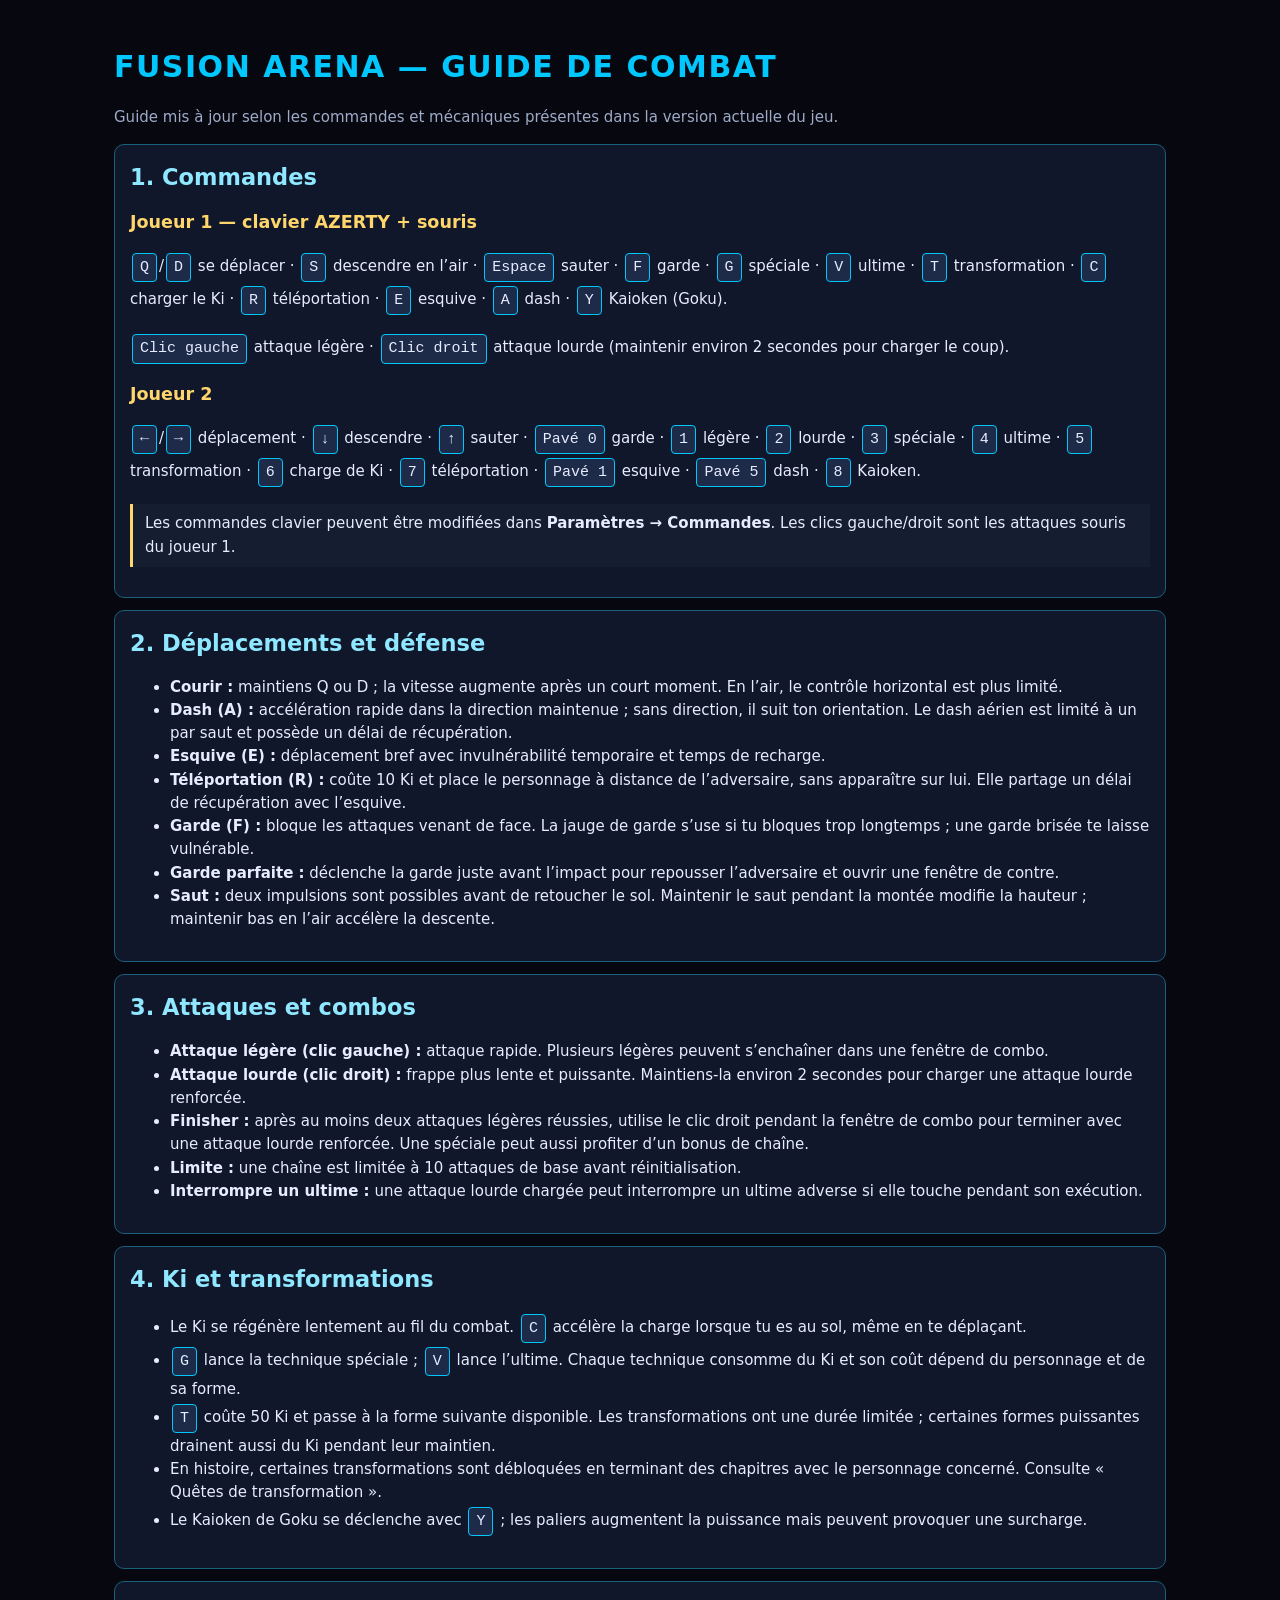
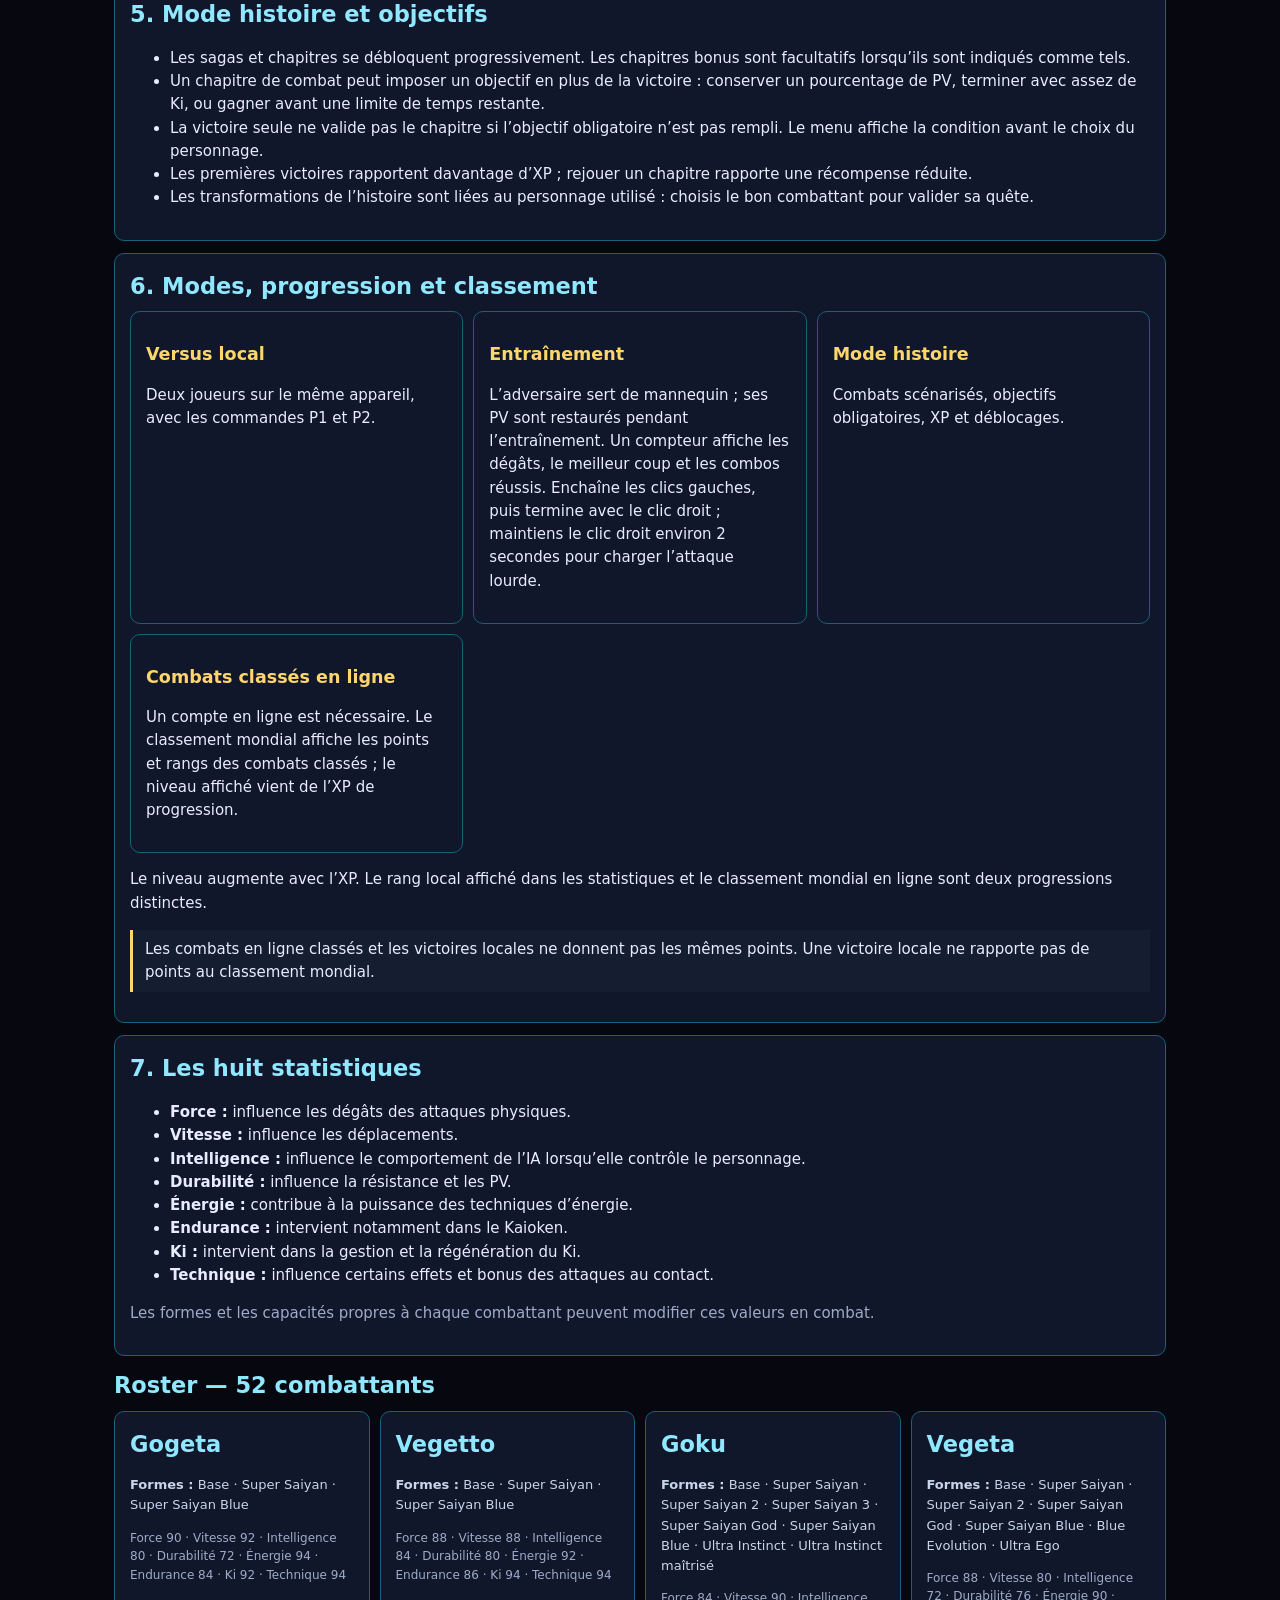
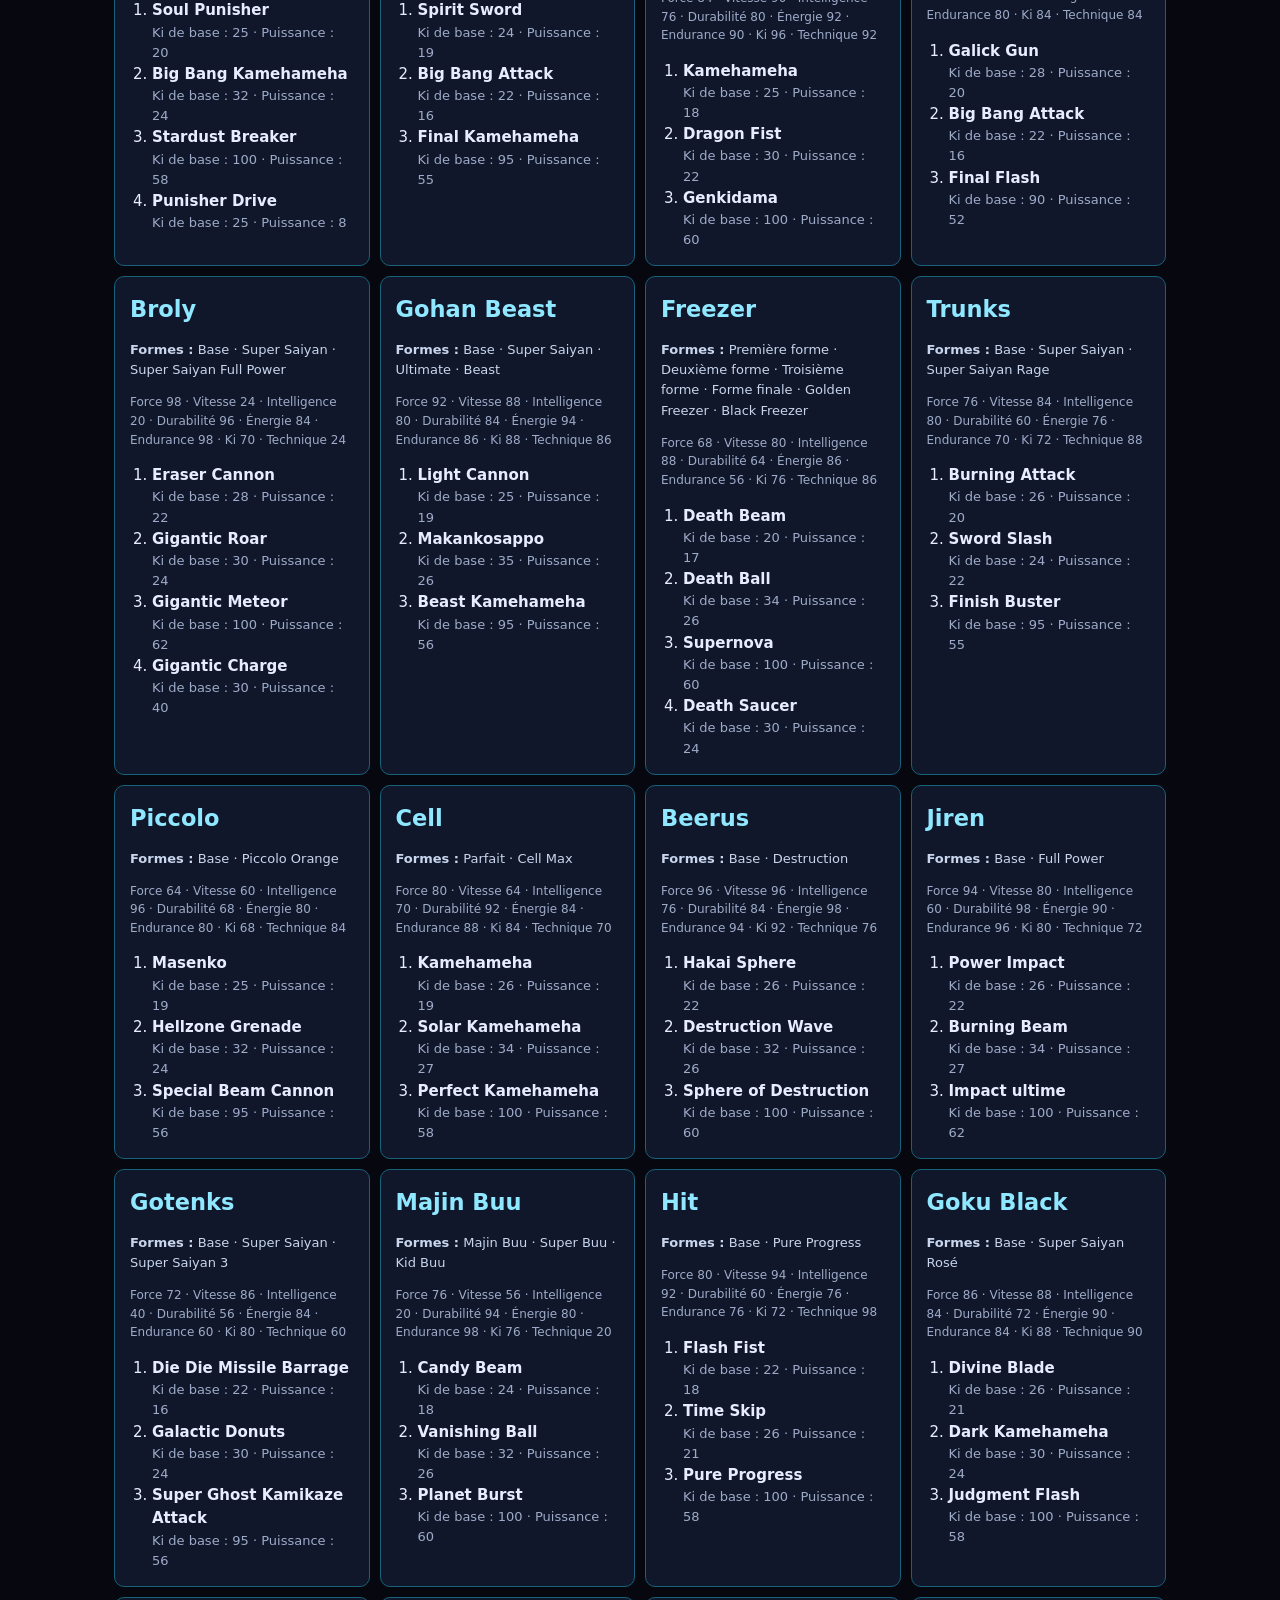
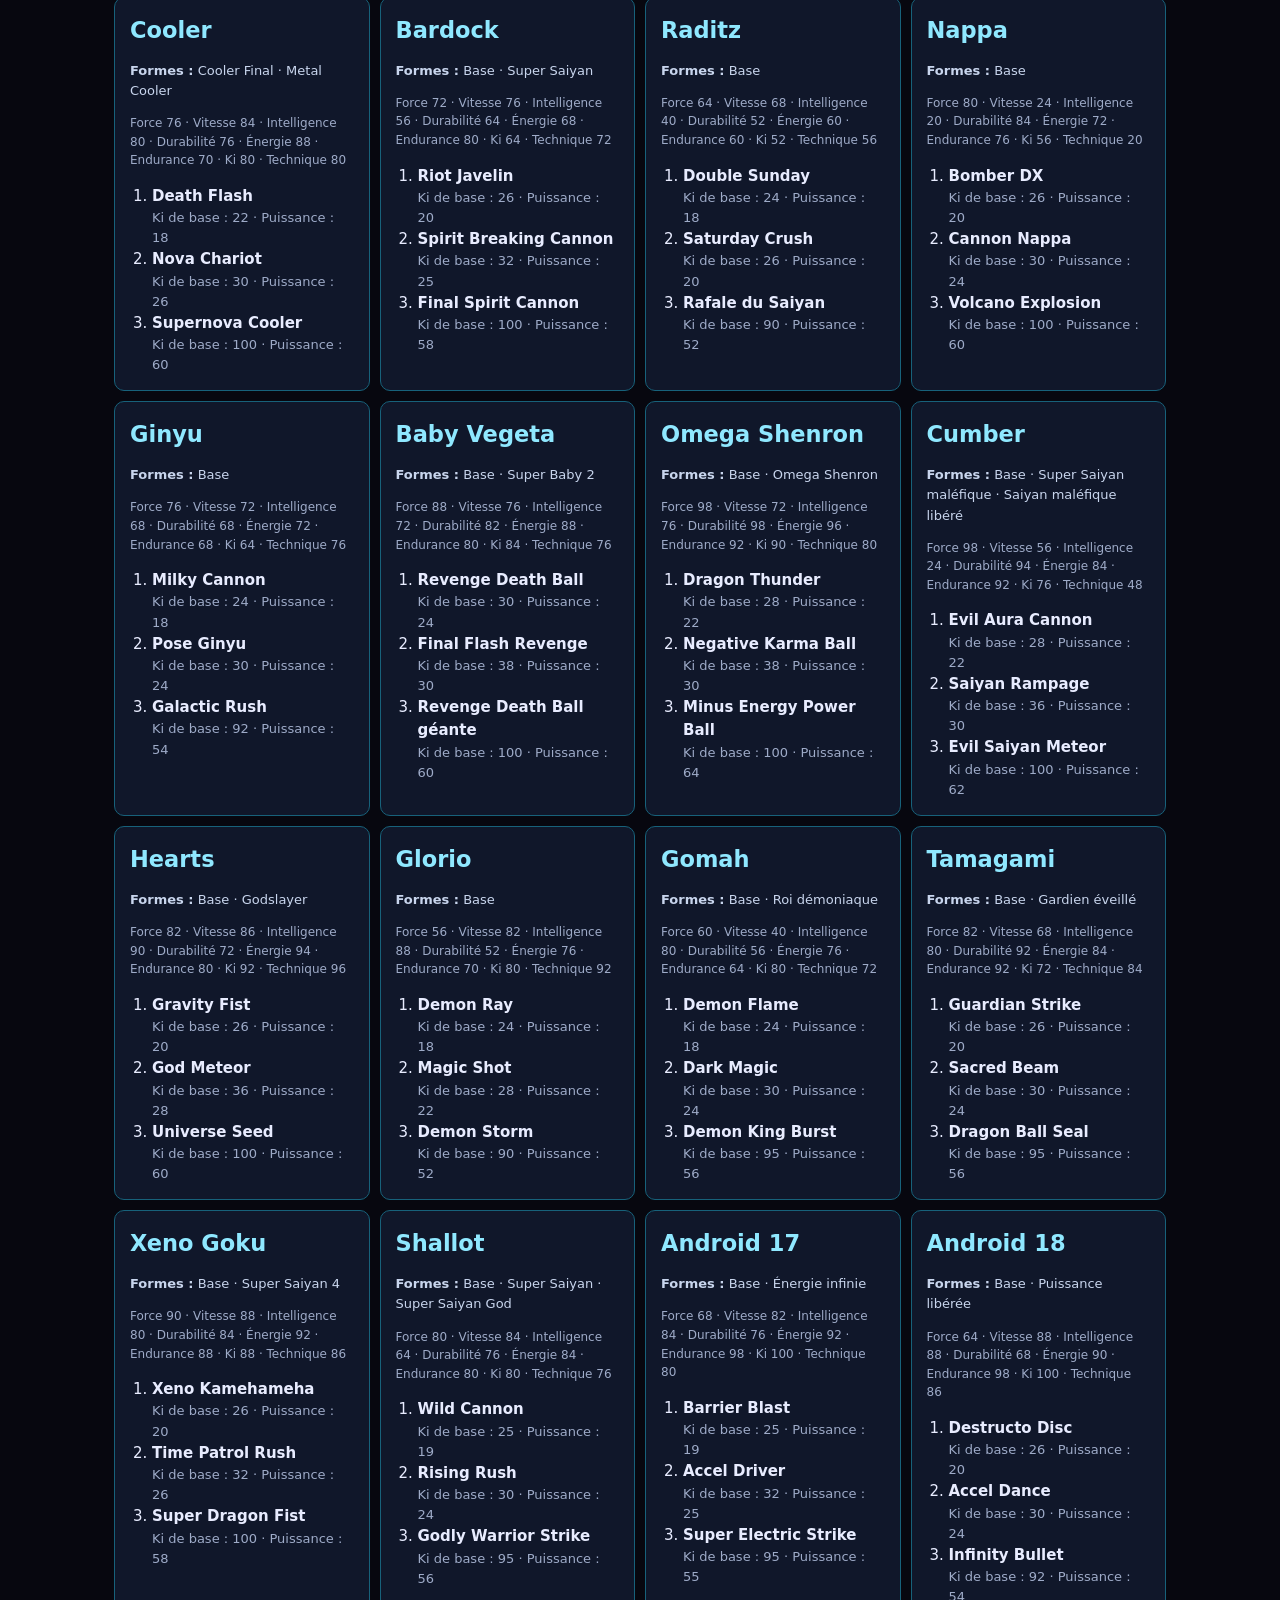
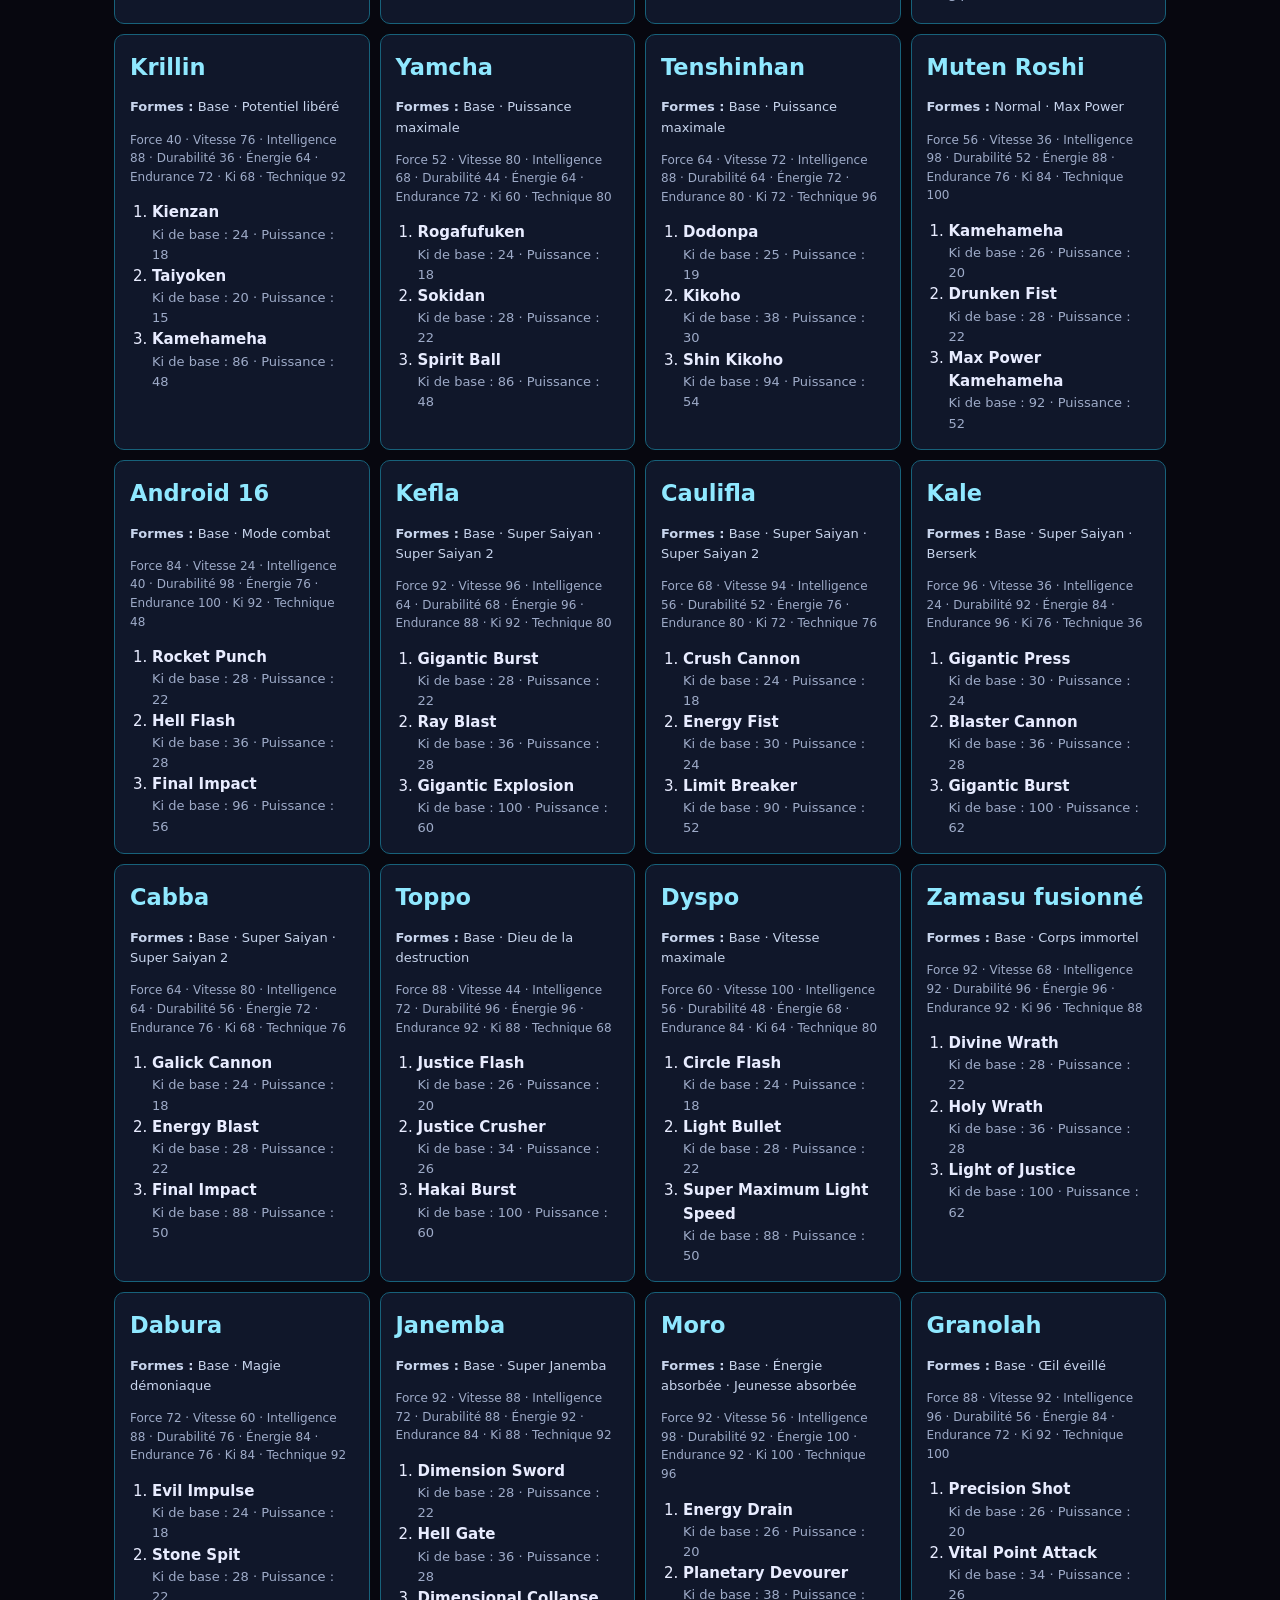
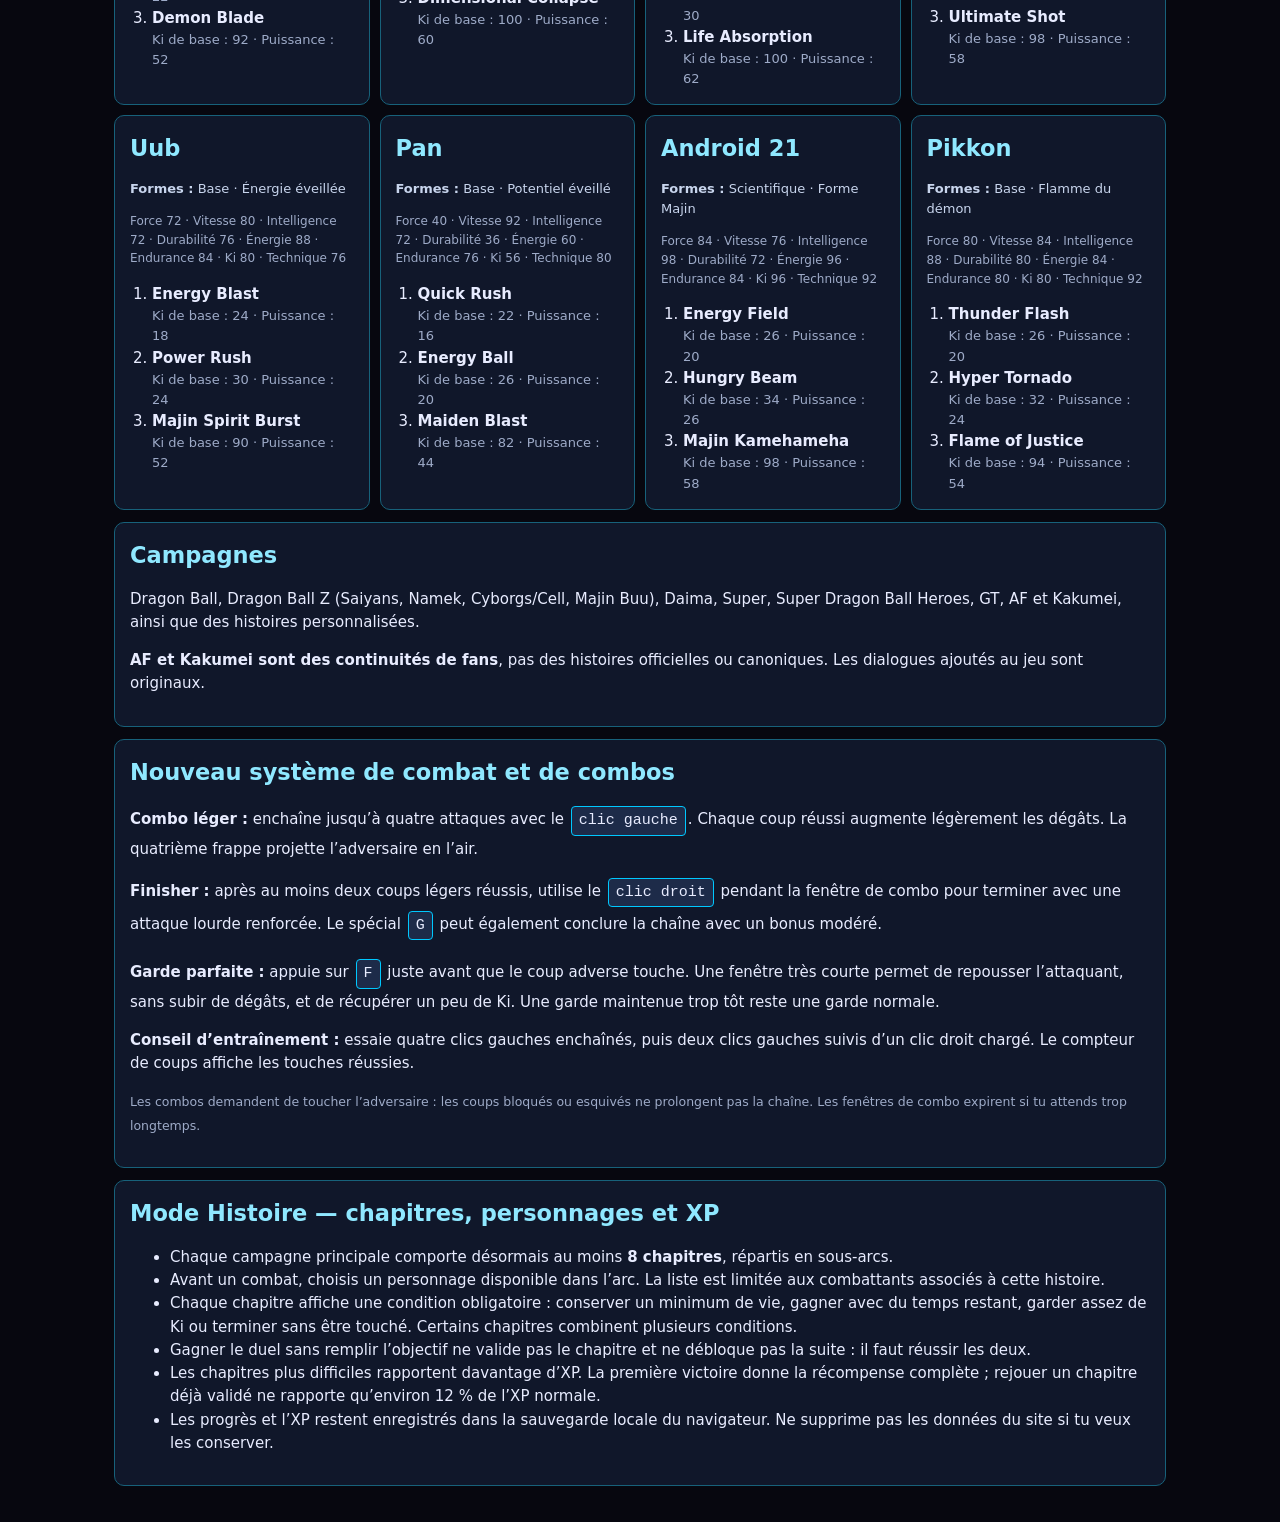
==== commit 97d9503c: "Update guide for mouse attacks and training mode" ====
--- a/guide.html
+++ b/guide.html
@@ -1,11 +1,11 @@
 <!doctype html><html lang="fr"><head><meta charset="utf-8"><meta name="viewport" content="width=device-width,initial-scale=1"><title>Fusion Arena — Guide de combat</title><style>
 *{box-sizing:border-box}body{margin:0;background:#07070f;color:#e8ecff;font:15px/1.55 system-ui,sans-serif}main{max-width:1100px;margin:auto;padding:24px}h1{color:#00c8ff;letter-spacing:1.5px;margin-bottom:4px}h2{color:#8fe8ff;margin:0 0 8px}h3{color:#ffd66b;margin:14px 0 5px}p,li{line-height:1.55}section,.card,article{border:1px solid #17617a;background:#10172a;border-radius:10px;padding:15px;margin:12px 0}.grid{display:grid;grid-template-columns:repeat(auto-fit,minmax(250px,1fr));gap:10px}article{margin:0}article ol{padding-left:22px;margin-bottom:0}article li span{display:block;color:#9eabc8;font-size:13px}.forms{color:#c8d5ed;font-size:13px}kbd{display:inline-block;background:#1d2b49;border:1px solid #00c8ff;border-radius:4px;padding:2px 7px;margin:2px}small,.muted{color:#9eabc8}.stats{font-size:12px;color:#9eabc8;margin:8px 0}.note{border-left:3px solid #ffd66b;padding:8px 12px;background:#151d30}@media(max-width:600px){main{padding:14px}section{padding:12px}}</style></head><body><main>
 <h1>FUSION ARENA — GUIDE DE COMBAT</h1><p class="muted">Guide mis à jour selon les commandes et mécaniques présentes dans la version actuelle du jeu.</p>
-<section><h2>1. Commandes</h2><h3>Joueur 1 — clavier AZERTY + souris</h3><p><kbd>Q</kbd>/<kbd>D</kbd> se déplacer · <kbd>S</kbd> descendre en l’air · <kbd>Espace</kbd> sauter · <kbd>F</kbd> garde · <kbd>J</kbd> attaque légère · <kbd>K</kbd> attaque lourde · <kbd>G</kbd> spéciale · <kbd>V</kbd> ultime · <kbd>T</kbd> transformation · <kbd>C</kbd> charger le Ki · <kbd>R</kbd> téléportation · <kbd>E</kbd> esquive · <kbd>A</kbd> dash · <kbd>Y</kbd> Kaioken (Goku).</p><p><kbd>Clic gauche</kbd> attaque légère · <kbd>Clic droit</kbd> attaque lourde (maintenir environ 2 secondes pour charger le coup).</p><h3>Joueur 2</h3><p><kbd>←</kbd>/<kbd>→</kbd> déplacement · <kbd>↓</kbd> descendre · <kbd>↑</kbd> sauter · <kbd>Pavé 0</kbd> garde · <kbd>1</kbd> légère · <kbd>2</kbd> lourde · <kbd>3</kbd> spéciale · <kbd>4</kbd> ultime · <kbd>5</kbd> transformation · <kbd>6</kbd> charge de Ki · <kbd>7</kbd> téléportation · <kbd>Pavé 1</kbd> esquive · <kbd>Pavé 5</kbd> dash · <kbd>8</kbd> Kaioken.</p><p class="note">Les commandes clavier peuvent être modifiées dans <b>Paramètres → Commandes</b>. Les clics gauche/droit sont les attaques souris du joueur 1.</p></section>
+<section><h2>1. Commandes</h2><h3>Joueur 1 — clavier AZERTY + souris</h3><p><kbd>Q</kbd>/<kbd>D</kbd> se déplacer · <kbd>S</kbd> descendre en l’air · <kbd>Espace</kbd> sauter · <kbd>F</kbd> garde · <kbd>G</kbd> spéciale · <kbd>V</kbd> ultime · <kbd>T</kbd> transformation · <kbd>C</kbd> charger le Ki · <kbd>R</kbd> téléportation · <kbd>E</kbd> esquive · <kbd>A</kbd> dash · <kbd>Y</kbd> Kaioken (Goku).</p><p><kbd>Clic gauche</kbd> attaque légère · <kbd>Clic droit</kbd> attaque lourde (maintenir environ 2 secondes pour charger le coup).</p><h3>Joueur 2</h3><p><kbd>←</kbd>/<kbd>→</kbd> déplacement · <kbd>↓</kbd> descendre · <kbd>↑</kbd> sauter · <kbd>Pavé 0</kbd> garde · <kbd>1</kbd> légère · <kbd>2</kbd> lourde · <kbd>3</kbd> spéciale · <kbd>4</kbd> ultime · <kbd>5</kbd> transformation · <kbd>6</kbd> charge de Ki · <kbd>7</kbd> téléportation · <kbd>Pavé 1</kbd> esquive · <kbd>Pavé 5</kbd> dash · <kbd>8</kbd> Kaioken.</p><p class="note">Les commandes clavier peuvent être modifiées dans <b>Paramètres → Commandes</b>. Les clics gauche/droit sont les attaques souris du joueur 1.</p></section>
 <section><h2>2. Déplacements et défense</h2><ul><li><b>Courir :</b> maintiens Q ou D ; la vitesse augmente après un court moment. En l’air, le contrôle horizontal est plus limité.</li><li><b>Dash (A) :</b> accélération rapide dans la direction maintenue ; sans direction, il suit ton orientation. Le dash aérien est limité à un par saut et possède un délai de récupération.</li><li><b>Esquive (E) :</b> déplacement bref avec invulnérabilité temporaire et temps de recharge.</li><li><b>Téléportation (R) :</b> coûte 10 Ki et place le personnage à distance de l’adversaire, sans apparaître sur lui. Elle partage un délai de récupération avec l’esquive.</li><li><b>Garde (F) :</b> bloque les attaques venant de face. La jauge de garde s’use si tu bloques trop longtemps ; une garde brisée te laisse vulnérable.</li><li><b>Garde parfaite :</b> déclenche la garde juste avant l’impact pour repousser l’adversaire et ouvrir une fenêtre de contre.</li><li><b>Saut :</b> deux impulsions sont possibles avant de retoucher le sol. Maintenir le saut pendant la montée modifie la hauteur ; maintenir bas en l’air accélère la descente.</li></ul></section>
-<section><h2>3. Attaques et combos</h2><ul><li><b>Légère (J / clic gauche) :</b> attaque rapide. Plusieurs légères peuvent s’enchaîner dans une fenêtre de combo.</li><li><b>Lourde (K / clic droit) :</b> frappe plus lente et puissante. Maintiens-la environ 2 secondes pour charger une attaque lourde renforcée.</li><li><b>Finisher :</b> après au moins deux frappes légères dans la chaîne, une lourde peut devenir un finisher. Une spéciale peut aussi profiter d’un bonus de chaîne.</li><li><b>Limite :</b> une chaîne est limitée à 10 attaques de base avant réinitialisation.</li><li><b>Interrompre un ultime :</b> une attaque lourde chargée peut interrompre un ultime adverse si elle touche pendant son exécution.</li></ul></section>
+<section><h2>3. Attaques et combos</h2><ul><li><b>Attaque légère (clic gauche) :</b> attaque rapide. Plusieurs légères peuvent s’enchaîner dans une fenêtre de combo.</li><li><b>Attaque lourde (clic droit) :</b> frappe plus lente et puissante. Maintiens-la environ 2 secondes pour charger une attaque lourde renforcée.</li><li><b>Finisher :</b> après au moins deux attaques légères réussies, utilise le clic droit pendant la fenêtre de combo pour terminer avec une attaque lourde renforcée. Une spéciale peut aussi profiter d’un bonus de chaîne.</li><li><b>Limite :</b> une chaîne est limitée à 10 attaques de base avant réinitialisation.</li><li><b>Interrompre un ultime :</b> une attaque lourde chargée peut interrompre un ultime adverse si elle touche pendant son exécution.</li></ul></section>
 <section><h2>4. Ki et transformations</h2><ul><li>Le Ki se régénère lentement au fil du combat. <kbd>C</kbd> accélère la charge lorsque tu es au sol, même en te déplaçant.</li><li><kbd>G</kbd> lance la technique spéciale ; <kbd>V</kbd> lance l’ultime. Chaque technique consomme du Ki et son coût dépend du personnage et de sa forme.</li><li><kbd>T</kbd> coûte 50 Ki et passe à la forme suivante disponible. Les transformations ont une durée limitée ; certaines formes puissantes drainent aussi du Ki pendant leur maintien.</li><li>En histoire, certaines transformations sont débloquées en terminant des chapitres avec le personnage concerné. Consulte « Quêtes de transformation ».</li><li>Le Kaioken de Goku se déclenche avec <kbd>Y</kbd> ; les paliers augmentent la puissance mais peuvent provoquer une surcharge.</li></ul></section>
 <section><h2>5. Mode histoire et objectifs</h2><ul><li>Les sagas et chapitres se débloquent progressivement. Les chapitres bonus sont facultatifs lorsqu’ils sont indiqués comme tels.</li><li>Un chapitre de combat peut imposer un objectif en plus de la victoire : conserver un pourcentage de PV, terminer avec assez de Ki, ou gagner avant une limite de temps restante.</li><li>La victoire seule ne valide pas le chapitre si l’objectif obligatoire n’est pas rempli. Le menu affiche la condition avant le choix du personnage.</li><li>Les premières victoires rapportent davantage d’XP ; rejouer un chapitre rapporte une récompense réduite.</li><li>Les transformations de l’histoire sont liées au personnage utilisé : choisis le bon combattant pour valider sa quête.</li></ul></section>
-<section><h2>6. Modes, progression et classement</h2><div class="grid"><article><h3>Versus local</h3><p>Deux joueurs sur le même appareil, avec les commandes P1 et P2.</p></article><article><h3>Entraînement</h3><p>L’adversaire sert de mannequin ; ses PV sont restaurés pendant l’entraînement.</p></article><article><h3>Mode histoire</h3><p>Combats scénarisés, objectifs obligatoires, XP et déblocages.</p></article><article><h3>Combats classés en ligne</h3><p>Un compte en ligne est nécessaire. Le classement mondial affiche les points et rangs des combats classés ; le niveau affiché vient de l’XP de progression.</p></article></div><p>Le niveau augmente avec l’XP. Le rang local affiché dans les statistiques et le classement mondial en ligne sont deux progressions distinctes.</p><p class="note">Les combats en ligne classés et les victoires locales ne donnent pas les mêmes points. Une victoire locale ne rapporte pas de points au classement mondial.</p></section>
+<section><h2>6. Modes, progression et classement</h2><div class="grid"><article><h3>Versus local</h3><p>Deux joueurs sur le même appareil, avec les commandes P1 et P2.</p></article><article><h3>Entraînement</h3><p>L’adversaire sert de mannequin ; ses PV sont restaurés pendant l’entraînement. Un compteur affiche les dégâts, le meilleur coup et les combos réussis. Enchaîne les clics gauches, puis termine avec le clic droit ; maintiens le clic droit environ 2 secondes pour charger l’attaque lourde.</p></article><article><h3>Mode histoire</h3><p>Combats scénarisés, objectifs obligatoires, XP et déblocages.</p></article><article><h3>Combats classés en ligne</h3><p>Un compte en ligne est nécessaire. Le classement mondial affiche les points et rangs des combats classés ; le niveau affiché vient de l’XP de progression.</p></article></div><p>Le niveau augmente avec l’XP. Le rang local affiché dans les statistiques et le classement mondial en ligne sont deux progressions distinctes.</p><p class="note">Les combats en ligne classés et les victoires locales ne donnent pas les mêmes points. Une victoire locale ne rapporte pas de points au classement mondial.</p></section>
 <section><h2>7. Les huit statistiques</h2><ul><li><b>Force :</b> influence les dégâts des attaques physiques.</li><li><b>Vitesse :</b> influence les déplacements.</li><li><b>Intelligence :</b> influence le comportement de l’IA lorsqu’elle contrôle le personnage.</li><li><b>Durabilité :</b> influence la résistance et les PV.</li><li><b>Énergie :</b> contribue à la puissance des techniques d’énergie.</li><li><b>Endurance :</b> intervient notamment dans le Kaioken.</li><li><b>Ki :</b> intervient dans la gestion et la régénération du Ki.</li><li><b>Technique :</b> influence certains effets et bonus des attaques au contact.</li></ul><p class="muted">Les formes et les capacités propres à chaque combattant peuvent modifier ces valeurs en combat.</p></section>
-<h2>Roster — 52 combattants</h2><div class="grid"><article><h2>Gogeta</h2><p class='forms'><b>Formes :</b> Base · Super Saiyan · Super Saiyan Blue</p><p class='stats'>Force 90 · Vitesse 92 · Intelligence 80 · Durabilité 72 · Énergie 94 · Endurance 84 · Ki 92 · Technique 94</p><ol><li><b>Soul Punisher</b><span>Ki de base : 25 · Puissance : 20</span></li><li><b>Big Bang Kamehameha</b><span>Ki de base : 32 · Puissance : 24</span></li><li><b>Stardust Breaker</b><span>Ki de base : 100 · Puissance : 58</span></li><li><b>Punisher Drive</b><span>Ki de base : 25 · Puissance : 8</span></li></ol></article><article><h2>Vegetto</h2><p class='forms'><b>Formes :</b> Base · Super Saiyan · Super Saiyan Blue</p><p class='stats'>Force 88 · Vitesse 88 · Intelligence 84 · Durabilité 80 · Énergie 92 · Endurance 86 · Ki 94 · Technique 94</p><ol><li><b>Spirit Sword</b><span>Ki de base : 24 · Puissance : 19</span></li><li><b>Big Bang Attack</b><span>Ki de base : 22 · Puissance : 16</span></li><li><b>Final Kamehameha</b><span>Ki de base : 95 · Puissance : 55</span></li></ol></article><article><h2>Goku</h2><p class='forms'><b>Formes :</b> Base · Super Saiyan · Super Saiyan 2 · Super Saiyan 3 · Super Saiyan God · Super Saiyan Blue · Ultra Instinct · Ultra Instinct maîtrisé</p><p class='stats'>Force 84 · Vitesse 90 · Intelligence 76 · Durabilité 80 · Énergie 92 · Endurance 90 · Ki 96 · Technique 92</p><ol><li><b>Kamehameha</b><span>Ki de base : 25 · Puissance : 18</span></li><li><b>Dragon Fist</b><span>Ki de base : 30 · Puissance : 22</span></li><li><b>Genkidama</b><span>Ki de base : 100 · Puissance : 60</span></li></ol></article><article><h2>Vegeta</h2><p class='forms'><b>Formes :</b> Base · Super Saiyan · Super Saiyan 2 · Super Saiyan God · Super Saiyan Blue · Blue Evolution · Ultra Ego</p><p class='stats'>Force 88 · Vitesse 80 · Intelligence 72 · Durabilité 76 · Énergie 90 · Endurance 80 · Ki 84 · Technique 84</p><ol><li><b>Galick Gun</b><span>Ki de base : 28 · Puissance : 20</span></li><li><b>Big Bang Attack</b><span>Ki de base : 22 · Puissance : 16</span></li><li><b>Final Flash</b><span>Ki de base : 90 · Puissance : 52</span></li></ol></article><article><h2>Broly</h2><p class='forms'><b>Formes :</b> Base · Super Saiyan · Super Saiyan Full Power</p><p class='stats'>Force 98 · Vitesse 24 · Intelligence 20 · Durabilité 96 · Énergie 84 · Endurance 98 · Ki 70 · Technique 24</p><ol><li><b>Eraser Cannon</b><span>Ki de base : 28 · Puissance : 22</span></li><li><b>Gigantic Roar</b><span>Ki de base : 30 · Puissance : 24</span></li><li><b>Gigantic Meteor</b><span>Ki de base : 100 · Puissance : 62</span></li><li><b>Gigantic Charge</b><span>Ki de base : 30 · Puissance : 40</span></li></ol></article><article><h2>Gohan Beast</h2><p class='forms'><b>Formes :</b> Base · Super Saiyan · Ultimate · Beast</p><p class='stats'>Force 92 · Vitesse 88 · Intelligence 80 · Durabilité 84 · Énergie 94 · Endurance 86 · Ki 88 · Technique 86</p><ol><li><b>Light Cannon</b><span>Ki de base : 25 · Puissance : 19</span></li><li><b>Makankosappo</b><span>Ki de base : 35 · Puissance : 26</span></li><li><b>Beast Kamehameha</b><span>Ki de base : 95 · Puissance : 56</span></li></ol></article><article><h2>Freezer</h2><p class='forms'><b>Formes :</b> Première forme · Deuxième forme · Troisième forme · Forme finale · Golden Freezer · Black Freezer</p><p class='stats'>Force 68 · Vitesse 80 · Intelligence 88 · Durabilité 64 · Énergie 86 · Endurance 56 · Ki 76 · Technique 86</p><ol><li><b>Death Beam</b><span>Ki de base : 20 · Puissance : 17</span></li><li><b>Death Ball</b><span>Ki de base : 34 · Puissance : 26</span></li><li><b>Supernova</b><span>Ki de base : 100 · Puissance : 60</span></li><li><b>Death Saucer</b><span>Ki de base : 30 · Puissance : 24</span></li></ol></article><article><h2>Trunks</h2><p class='forms'><b>Formes :</b> Base · Super Saiyan · Super Saiyan Rage</p><p class='stats'>Force 76 · Vitesse 84 · Intelligence 80 · Durabilité 60 · Énergie 76 · Endurance 70 · Ki 72 · Technique 88</p><ol><li><b>Burning Attack</b><span>Ki de base : 26 · Puissance : 20</span></li><li><b>Sword Slash</b><span>Ki de base : 24 · Puissance : 22</span></li><li><b>Finish Buster</b><span>Ki de base : 95 · Puissance : 55</span></li></ol></article><article><h2>Piccolo</h2><p class='forms'><b>Formes :</b> Base · Piccolo Orange</p><p class='stats'>Force 64 · Vitesse 60 · Intelligence 96 · Durabilité 68 · Énergie 80 · Endurance 80 · Ki 68 · Technique 84</p><ol><li><b>Masenko</b><span>Ki de base : 25 · Puissance : 19</span></li><li><b>Hellzone Grenade</b><span>Ki de base : 32 · Puissance : 24</span></li><li><b>Special Beam Cannon</b><span>Ki de base : 95 · Puissance : 56</span></li></ol></article><article><h2>Cell</h2><p class='forms'><b>Formes :</b> Parfait · Cell Max</p><p class='stats'>Force 80 · Vitesse 64 · Intelligence 70 · Durabilité 92 · Énergie 84 · Endurance 88 · Ki 84 · Technique 70</p><ol><li><b>Kamehameha</b><span>Ki de base : 26 · Puissance : 19</span></li><li><b>Solar Kamehameha</b><span>Ki de base : 34 · Puissance : 27</span></li><li><b>Perfect Kamehameha</b><span>Ki de base : 100 · Puissance : 58</span></li></ol></article><article><h2>Beerus</h2><p class='forms'><b>Formes :</b> Base · Destruction</p><p class='stats'>Force 96 · Vitesse 96 · Intelligence 76 · Durabilité 84 · Énergie 98 · Endurance 94 · Ki 92 · Technique 76</p><ol><li><b>Hakai Sphere</b><span>Ki de base : 26 · Puissance : 22</span></li><li><b>Destruction Wave</b><span>Ki de base : 32 · Puissance : 26</span></li><li><b>Sphere of Destruction</b><span>Ki de base : 100 · Puissance : 60</span></li></ol></article><article><h2>Jiren</h2><p class='forms'><b>Formes :</b> Base · Full Power</p><p class='stats'>Force 94 · Vitesse 80 · Intelligence 60 · Durabilité 98 · Énergie 90 · Endurance 96 · Ki 80 · Technique 72</p><ol><li><b>Power Impact</b><span>Ki de base : 26 · Puissance : 22</span></li><li><b>Burning Beam</b><span>Ki de base : 34 · Puissance : 27</span></li><li><b>Impact ultime</b><span>Ki de base : 100 · Puissance : 62</span></li></ol></article><article><h2>Gotenks</h2><p class='forms'><b>Formes :</b> Base · Super Saiyan · Super Saiyan 3</p><p class='stats'>Force 72 · Vitesse 86 · Intelligence 40 · Durabilité 56 · Énergie 84 · Endurance 60 · Ki 80 · Technique 60</p><ol><li><b>Die Die Missile Barrage</b><span>Ki de base : 22 · Puissance : 16</span></li><li><b>Galactic Donuts</b><span>Ki de base : 30 · Puissance : 24</span></li><li><b>Super Ghost Kamikaze Attack</b><span>Ki de base : 95 · Puissance : 56</span></li></ol></article><article><h2>Majin Buu</h2><p class='forms'><b>Formes :</b> Majin Buu · Super Buu · Kid Buu</p><p class='stats'>Force 76 · Vitesse 56 · Intelligence 20 · Durabilité 94 · Énergie 80 · Endurance 98 · Ki 76 · Technique 20</p><ol><li><b>Candy Beam</b><span>Ki de base : 24 · Puissance : 18</span></li><li><b>Vanishing Ball</b><span>Ki de base : 32 · Puissance : 26</span></li><li><b>Planet Burst</b><span>Ki de base : 100 · Puissance : 60</span></li></ol></article><article><h2>Hit</h2><p class='forms'><b>Formes :</b> Base · Pure Progress</p><p class='stats'>Force 80 · Vitesse 94 · Intelligence 92 · Durabilité 60 · Énergie 76 · Endurance 76 · Ki 72 · Technique 98</p><ol><li><b>Flash Fist</b><span>Ki de base : 22 · Puissance : 18</span></li><li><b>Time Skip</b><span>Ki de base : 26 · Puissance : 21</span></li><li><b>Pure Progress</b><span>Ki de base : 100 · Puissance : 58</span></li></ol></article><article><h2>Goku Black</h2><p class='forms'><b>Formes :</b> Base · Super Saiyan Rosé</p><p class='stats'>Force 86 · Vitesse 88 · Intelligence 84 · Durabilité 72 · Énergie 90 · Endurance 84 · Ki 88 · Technique 90</p><ol><li><b>Divine Blade</b><span>Ki de base : 26 · Puissance : 21</span></li><li><b>Dark Kamehameha</b><span>Ki de base : 30 · Puissance : 24</span></li><li><b>Judgment Flash</b><span>Ki de base : 100 · Puissance : 58</span></li></ol></article><article><h2>Cooler</h2><p class='forms'><b>Formes :</b> Cooler Final · Metal Cooler</p><p class='stats'>Force 76 · Vitesse 84 · Intelligence 80 · Durabilité 76 · Énergie 88 · Endurance 70 · Ki 80 · Technique 80</p><ol><li><b>Death Flash</b><span>Ki de base : 22 · Puissance : 18</span></li><li><b>Nova Chariot</b><span>Ki de base : 30 · Puissance : 26</span></li><li><b>Supernova Cooler</b><span>Ki de base : 100 · Puissance : 60</span></li></ol></article><article><h2>Bardock</h2><p class='forms'><b>Formes :</b> Base · Super Saiyan</p><p class='stats'>Force 72 · Vitesse 76 · Intelligence 56 · Durabilité 64 · Énergie 68 · Endurance 80 · Ki 64 · Technique 72</p><ol><li><b>Riot Javelin</b><span>Ki de base : 26 · Puissance : 20</span></li><li><b>Spirit Breaking Cannon</b><span>Ki de base : 32 · Puissance : 25</span></li><li><b>Final Spirit Cannon</b><span>Ki de base : 100 · Puissance : 58</span></li></ol></article><article><h2>Raditz</h2><p class='forms'><b>Formes :</b> Base</p><p class='stats'>Force 64 · Vitesse 68 · Intelligence 40 · Durabilité 52 · Énergie 60 · Endurance 60 · Ki 52 · Technique 56</p><ol><li><b>Double Sunday</b><span>Ki de base : 24 · Puissance : 18</span></li><li><b>Saturday Crush</b><span>Ki de base : 26 · Puissance : 20</span></li><li><b>Rafale du Saiyan</b><span>Ki de base : 90 · Puissance : 52</span></li></ol></article><article><h2>Nappa</h2><p class='forms'><b>Formes :</b> Base</p><p class='stats'>Force 80 · Vitesse 24 · Intelligence 20 · Durabilité 84 · Énergie 72 · Endurance 76 · Ki 56 · Technique 20</p><ol><li><b>Bomber DX</b><span>Ki de base : 26 · Puissance : 20</span></li><li><b>Cannon Nappa</b><span>Ki de base : 30 · Puissance : 24</span></li><li><b>Volcano Explosion</b><span>Ki de base : 100 · Puissance : 60</span></li></ol></article><article><h2>Ginyu</h2><p class='forms'><b>Formes :</b> Base</p><p class='stats'>Force 76 · Vitesse 72 · Intelligence 68 · Durabilité 68 · Énergie 72 · Endurance 68 · Ki 64 · Technique 76</p><ol><li><b>Milky Cannon</b><span>Ki de base : 24 · Puissance : 18</span></li><li><b>Pose Ginyu</b><span>Ki de base : 30 · Puissance : 24</span></li><li><b>Galactic Rush</b><span>Ki de base : 92 · Puissance : 54</span></li></ol></article><article><h2>Baby Vegeta</h2><p class='forms'><b>Formes :</b> Base · Super Baby 2</p><p class='stats'>Force 88 · Vitesse 76 · Intelligence 72 · Durabilité 82 · Énergie 88 · Endurance 80 · Ki 84 · Technique 76</p><ol><li><b>Revenge Death Ball</b><span>Ki de base : 30 · Puissance : 24</span></li><li><b>Final Flash Revenge</b><span>Ki de base : 38 · Puissance : 30</span></li><li><b>Revenge Death Ball géante</b><span>Ki de base : 100 · Puissance : 60</span></li></ol></article><article><h2>Omega Shenron</h2><p class='forms'><b>Formes :</b> Base · Omega Shenron</p><p class='stats'>Force 98 · Vitesse 72 · Intelligence 76 · Durabilité 98 · Énergie 96 · Endurance 92 · Ki 90 · Technique 80</p><ol><li><b>Dragon Thunder</b><span>Ki de base : 28 · Puissance : 22</span></li><li><b>Negative Karma Ball</b><span>Ki de base : 38 · Puissance : 30</span></li><li><b>Minus Energy Power Ball</b><span>Ki de base : 100 · Puissance : 64</span></li></ol></article><article><h2>Cumber</h2><p class='forms'><b>Formes :</b> Base · Super Saiyan maléfique · Saiyan maléfique libéré</p><p class='stats'>Force 98 · Vitesse 56 · Intelligence 24 · Durabilité 94 · Énergie 84 · Endurance 92 · Ki 76 · Technique 48</p><ol><li><b>Evil Aura Cannon</b><span>Ki de base : 28 · Puissance : 22</span></li><li><b>Saiyan Rampage</b><span>Ki de base : 36 · Puissance : 30</span></li><li><b>Evil Saiyan Meteor</b><span>Ki de base : 100 · Puissance : 62</span></li></ol></article><article><h2>Hearts</h2><p class='forms'><b>Formes :</b> Base · Godslayer</p><p class='stats'>Force 82 · Vitesse 86 · Intelligence 90 · Durabilité 72 · Énergie 94 · Endurance 80 · Ki 92 · Technique 96</p><ol><li><b>Gravity Fist</b><span>Ki de base : 26 · Puissance : 20</span></li><li><b>God Meteor</b><span>Ki de base : 36 · Puissance : 28</span></li><li><b>Universe Seed</b><span>Ki de base : 100 · Puissance : 60</span></li></ol></article><article><h2>Glorio</h2><p class='forms'><b>Formes :</b> Base</p><p class='stats'>Force 56 · Vitesse 82 · Intelligence 88 · Durabilité 52 · Énergie 76 · Endurance 70 · Ki 80 · Technique 92</p><ol><li><b>Demon Ray</b><span>Ki de base : 24 · Puissance : 18</span></li><li><b>Magic Shot</b><span>Ki de base : 28 · Puissance : 22</span></li><li><b>Demon Storm</b><span>Ki de base : 90 · Puissance : 52</span></li></ol></article><article><h2>Gomah</h2><p class='forms'><b>Formes :</b> Base · Roi démoniaque</p><p class='stats'>Force 60 · Vitesse 40 · Intelligence 80 · Durabilité 56 · Énergie 76 · Endurance 64 · Ki 80 · Technique 72</p><ol><li><b>Demon Flame</b><span>Ki de base : 24 · Puissance : 18</span></li><li><b>Dark Magic</b><span>Ki de base : 30 · Puissance : 24</span></li><li><b>Demon King Burst</b><span>Ki de base : 95 · Puissance : 56</span></li></ol></article><article><h2>Tamagami</h2><p class='forms'><b>Formes :</b> Base · Gardien éveillé</p><p class='stats'>Force 82 · Vitesse 68 · Intelligence 80 · Durabilité 92 · Énergie 84 · Endurance 92 · Ki 72 · Technique 84</p><ol><li><b>Guardian Strike</b><span>Ki de base : 26 · Puissance : 20</span></li><li><b>Sacred Beam</b><span>Ki de base : 30 · Puissance : 24</span></li><li><b>Dragon Ball Seal</b><span>Ki de base : 95 · Puissance : 56</span></li></ol></article><article><h2>Xeno Goku</h2><p class='forms'><b>Formes :</b> Base · Super Saiyan 4</p><p class='stats'>Force 90 · Vitesse 88 · Intelligence 80 · Durabilité 84 · Énergie 92 · Endurance 88 · Ki 88 · Technique 86</p><ol><li><b>Xeno Kamehameha</b><span>Ki de base : 26 · Puissance : 20</span></li><li><b>Time Patrol Rush</b><span>Ki de base : 32 · Puissance : 26</span></li><li><b>Super Dragon Fist</b><span>Ki de base : 100 · Puissance : 58</span></li></ol></article><article><h2>Shallot</h2><p class='forms'><b>Formes :</b> Base · Super Saiyan · Super Saiyan God</p><p class='stats'>Force 80 · Vitesse 84 · Intelligence 64 · Durabilité 76 · Énergie 84 · Endurance 80 · Ki 80 · Technique 76</p><ol><li><b>Wild Cannon</b><span>Ki de base : 25 · Puissance : 19</span></li><li><b>Rising Rush</b><span>Ki de base : 30 · Puissance : 24</span></li><li><b>Godly Warrior Strike</b><span>Ki de base : 95 · Puissance : 56</span></li></ol></article><article><h2>Android 17</h2><p class='forms'><b>Formes :</b> Base · Énergie infinie</p><p class='stats'>Force 68 · Vitesse 82 · Intelligence 84 · Durabilité 76 · Énergie 92 · Endurance 98 · Ki 100 · Technique 80</p><ol><li><b>Barrier Blast</b><span>Ki de base : 25 · Puissance : 19</span></li><li><b>Accel Driver</b><span>Ki de base : 32 · Puissance : 25</span></li><li><b>Super Electric Strike</b><span>Ki de base : 95 · Puissance : 55</span></li></ol></article><article><h2>Android 18</h2><p class='forms'><b>Formes :</b> Base · Puissance libérée</p><p class='stats'>Force 64 · Vitesse 88 · Intelligence 88 · Durabilité 68 · Énergie 90 · Endurance 98 · Ki 100 · Technique 86</p><ol><li><b>Destructo Disc</b><span>Ki de base : 26 · Puissance : 20</span></li><li><b>Accel Dance</b><span>Ki de base : 30 · Puissance : 24</span></li><li><b>Infinity Bullet</b><span>Ki de base : 92 · Puissance : 54</span></li></ol></article><article><h2>Krillin</h2><p class='forms'><b>Formes :</b> Base · Potentiel libéré</p><p class='stats'>Force 40 · Vitesse 76 · Intelligence 88 · Durabilité 36 · Énergie 64 · Endurance 72 · Ki 68 · Technique 92</p><ol><li><b>Kienzan</b><span>Ki de base : 24 · Puissance : 18</span></li><li><b>Taiyoken</b><span>Ki de base : 20 · Puissance : 15</span></li><li><b>Kamehameha</b><span>Ki de base : 86 · Puissance : 48</span></li></ol></article><article><h2>Yamcha</h2><p class='forms'><b>Formes :</b> Base · Puissance maximale</p><p class='stats'>Force 52 · Vitesse 80 · Intelligence 68 · Durabilité 44 · Énergie 64 · Endurance 72 · Ki 60 · Technique 80</p><ol><li><b>Rogafufuken</b><span>Ki de base : 24 · Puissance : 18</span></li><li><b>Sokidan</b><span>Ki de base : 28 · Puissance : 22</span></li><li><b>Spirit Ball</b><span>Ki de base : 86 · Puissance : 48</span></li></ol></article><article><h2>Tenshinhan</h2><p class='forms'><b>Formes :</b> Base · Puissance maximale</p><p class='stats'>Force 64 · Vitesse 72 · Intelligence 88 · Durabilité 64 · Énergie 72 · Endurance 80 · Ki 72 · Technique 96</p><ol><li><b>Dodonpa</b><span>Ki de base : 25 · Puissance : 19</span></li><li><b>Kikoho</b><span>Ki de base : 38 · Puissance : 30</span></li><li><b>Shin Kikoho</b><span>Ki de base : 94 · Puissance : 54</span></li></ol></article><article><h2>Muten Roshi</h2><p class='forms'><b>Formes :</b> Normal · Max Power</p><p class='stats'>Force 56 · Vitesse 36 · Intelligence 98 · Durabilité 52 · Énergie 88 · Endurance 76 · Ki 84 · Technique 100</p><ol><li><b>Kamehameha</b><span>Ki de base : 26 · Puissance : 20</span></li><li><b>Drunken Fist</b><span>Ki de base : 28 · Puissance : 22</span></li><li><b>Max Power Kamehameha</b><span>Ki de base : 92 · Puissance : 52</span></li></ol></article><article><h2>Android 16</h2><p class='forms'><b>Formes :</b> Base · Mode combat</p><p class='stats'>Force 84 · Vitesse 24 · Intelligence 40 · Durabilité 98 · Énergie 76 · Endurance 100 · Ki 92 · Technique 48</p><ol><li><b>Rocket Punch</b><span>Ki de base : 28 · Puissance : 22</span></li><li><b>Hell Flash</b><span>Ki de base : 36 · Puissance : 28</span></li><li><b>Final Impact</b><span>Ki de base : 96 · Puissance : 56</span></li></ol></article><article><h2>Kefla</h2><p class='forms'><b>Formes :</b> Base · Super Saiyan · Super Saiyan 2</p><p class='stats'>Force 92 · Vitesse 96 · Intelligence 64 · Durabilité 68 · Énergie 96 · Endurance 88 · Ki 92 · Technique 80</p><ol><li><b>Gigantic Burst</b><span>Ki de base : 28 · Puissance : 22</span></li><li><b>Ray Blast</b><span>Ki de base : 36 · Puissance : 28</span></li><li><b>Gigantic Explosion</b><span>Ki de base : 100 · Puissance : 60</span></li></ol></article><article><h2>Caulifla</h2><p class='forms'><b>Formes :</b> Base · Super Saiyan · Super Saiyan 2</p><p class='stats'>Force 68 · Vitesse 94 · Intelligence 56 · Durabilité 52 · Énergie 76 · Endurance 80 · Ki 72 · Technique 76</p><ol><li><b>Crush Cannon</b><span>Ki de base : 24 · Puissance : 18</span></li><li><b>Energy Fist</b><span>Ki de base : 30 · Puissance : 24</span></li><li><b>Limit Breaker</b><span>Ki de base : 90 · Puissance : 52</span></li></ol></article><article><h2>Kale</h2><p class='forms'><b>Formes :</b> Base · Super Saiyan · Berserk</p><p class='stats'>Force 96 · Vitesse 36 · Intelligence 24 · Durabilité 92 · Énergie 84 · Endurance 96 · Ki 76 · Technique 36</p><ol><li><b>Gigantic Press</b><span>Ki de base : 30 · Puissance : 24</span></li><li><b>Blaster Cannon</b><span>Ki de base : 36 · Puissance : 28</span></li><li><b>Gigantic Burst</b><span>Ki de base : 100 · Puissance : 62</span></li></ol></article><article><h2>Cabba</h2><p class='forms'><b>Formes :</b> Base · Super Saiyan · Super Saiyan 2</p><p class='stats'>Force 64 · Vitesse 80 · Intelligence 64 · Durabilité 56 · Énergie 72 · Endurance 76 · Ki 68 · Technique 76</p><ol><li><b>Galick Cannon</b><span>Ki de base : 24 · Puissance : 18</span></li><li><b>Energy Blast</b><span>Ki de base : 28 · Puissance : 22</span></li><li><b>Final Impact</b><span>Ki de base : 88 · Puissance : 50</span></li></ol></article><article><h2>Toppo</h2><p class='forms'><b>Formes :</b> Base · Dieu de la destruction</p><p class='stats'>Force 88 · Vitesse 44 · Intelligence 72 · Durabilité 96 · Énergie 96 · Endurance 92 · Ki 88 · Technique 68</p><ol><li><b>Justice Flash</b><span>Ki de base : 26 · Puissance : 20</span></li><li><b>Justice Crusher</b><span>Ki de base : 34 · Puissance : 26</span></li><li><b>Hakai Burst</b><span>Ki de base : 100 · Puissance : 60</span></li></ol></article><article><h2>Dyspo</h2><p class='forms'><b>Formes :</b> Base · Vitesse maximale</p><p class='stats'>Force 60 · Vitesse 100 · Intelligence 56 · Durabilité 48 · Énergie 68 · Endurance 84 · Ki 64 · Technique 80</p><ol><li><b>Circle Flash</b><span>Ki de base : 24 · Puissance : 18</span></li><li><b>Light Bullet</b><span>Ki de base : 28 · Puissance : 22</span></li><li><b>Super Maximum Light Speed</b><span>Ki de base : 88 · Puissance : 50</span></li></ol></article><article><h2>Zamasu fusionné</h2><p class='forms'><b>Formes :</b> Base · Corps immortel</p><p class='stats'>Force 92 · Vitesse 68 · Intelligence 92 · Durabilité 96 · Énergie 96 · Endurance 92 · Ki 96 · Technique 88</p><ol><li><b>Divine Wrath</b><span>Ki de base : 28 · Puissance : 22</span></li><li><b>Holy Wrath</b><span>Ki de base : 36 · Puissance : 28</span></li><li><b>Light of Justice</b><span>Ki de base : 100 · Puissance : 62</span></li></ol></article><article><h2>Dabura</h2><p class='forms'><b>Formes :</b> Base · Magie démoniaque</p><p class='stats'>Force 72 · Vitesse 60 · Intelligence 88 · Durabilité 76 · Énergie 84 · Endurance 76 · Ki 84 · Technique 92</p><ol><li><b>Evil Impulse</b><span>Ki de base : 24 · Puissance : 18</span></li><li><b>Stone Spit</b><span>Ki de base : 28 · Puissance : 22</span></li><li><b>Demon Blade</b><span>Ki de base : 92 · Puissance : 52</span></li></ol></article><article><h2>Janemba</h2><p class='forms'><b>Formes :</b> Base · Super Janemba</p><p class='stats'>Force 92 · Vitesse 88 · Intelligence 72 · Durabilité 88 · Énergie 92 · Endurance 84 · Ki 88 · Technique 92</p><ol><li><b>Dimension Sword</b><span>Ki de base : 28 · Puissance : 22</span></li><li><b>Hell Gate</b><span>Ki de base : 36 · Puissance : 28</span></li><li><b>Dimensional Collapse</b><span>Ki de base : 100 · Puissance : 60</span></li></ol></article><article><h2>Moro</h2><p class='forms'><b>Formes :</b> Base · Énergie absorbée · Jeunesse absorbée</p><p class='stats'>Force 92 · Vitesse 56 · Intelligence 98 · Durabilité 92 · Énergie 100 · Endurance 92 · Ki 100 · Technique 96</p><ol><li><b>Energy Drain</b><span>Ki de base : 26 · Puissance : 20</span></li><li><b>Planetary Devourer</b><span>Ki de base : 38 · Puissance : 30</span></li><li><b>Life Absorption</b><span>Ki de base : 100 · Puissance : 62</span></li></ol></article><article><h2>Granolah</h2><p class='forms'><b>Formes :</b> Base · Œil éveillé</p><p class='stats'>Force 88 · Vitesse 92 · Intelligence 96 · Durabilité 56 · Énergie 84 · Endurance 72 · Ki 92 · Technique 100</p><ol><li><b>Precision Shot</b><span>Ki de base : 26 · Puissance : 20</span></li><li><b>Vital Point Attack</b><span>Ki de base : 34 · Puissance : 26</span></li><li><b>Ultimate Shot</b><span>Ki de base : 98 · Puissance : 58</span></li></ol></article><article><h2>Uub</h2><p class='forms'><b>Formes :</b> Base · Énergie éveillée</p><p class='stats'>Force 72 · Vitesse 80 · Intelligence 72 · Durabilité 76 · Énergie 88 · Endurance 84 · Ki 80 · Technique 76</p><ol><li><b>Energy Blast</b><span>Ki de base : 24 · Puissance : 18</span></li><li><b>Power Rush</b><span>Ki de base : 30 · Puissance : 24</span></li><li><b>Majin Spirit Burst</b><span>Ki de base : 90 · Puissance : 52</span></li></ol></article><article><h2>Pan</h2><p class='forms'><b>Formes :</b> Base · Potentiel éveillé</p><p class='stats'>Force 40 · Vitesse 92 · Intelligence 72 · Durabilité 36 · Énergie 60 · Endurance 76 · Ki 56 · Technique 80</p><ol><li><b>Quick Rush</b><span>Ki de base : 22 · Puissance : 16</span></li><li><b>Energy Ball</b><span>Ki de base : 26 · Puissance : 20</span></li><li><b>Maiden Blast</b><span>Ki de base : 82 · Puissance : 44</span></li></ol></article><article><h2>Android 21</h2><p class='forms'><b>Formes :</b> Scientifique · Forme Majin</p><p class='stats'>Force 84 · Vitesse 76 · Intelligence 98 · Durabilité 72 · Énergie 96 · Endurance 84 · Ki 96 · Technique 92</p><ol><li><b>Energy Field</b><span>Ki de base : 26 · Puissance : 20</span></li><li><b>Hungry Beam</b><span>Ki de base : 34 · Puissance : 26</span></li><li><b>Majin Kamehameha</b><span>Ki de base : 98 · Puissance : 58</span></li></ol></article><article><h2>Pikkon</h2><p class='forms'><b>Formes :</b> Base · Flamme du démon</p><p class='stats'>Force 80 · Vitesse 84 · Intelligence 88 · Durabilité 80 · Énergie 84 · Endurance 80 · Ki 80 · Technique 92</p><ol><li><b>Thunder Flash</b><span>Ki de base : 26 · Puissance : 20</span></li><li><b>Hyper Tornado</b><span>Ki de base : 32 · Puissance : 24</span></li><li><b>Flame of Justice</b><span>Ki de base : 94 · Puissance : 54</span></li></ol></article></div><section><h2>Campagnes</h2><p>Dragon Ball, Dragon Ball Z (Saiyans, Namek, Cyborgs/Cell, Majin Buu), Daima, Super, Super Dragon Ball Heroes, GT, AF et Kakumei, ainsi que des histoires personnalisées.</p><p><b>AF et Kakumei sont des continuités de fans</b>, pas des histoires officielles ou canoniques. Les dialogues ajoutés au jeu sont originaux.</p></section><section><h2>Nouveau système de combat et de combos</h2><p><b>Combo léger :</b> enchaîne jusqu’à quatre attaques avec <kbd>J</kbd>. Chaque coup réussi augmente légèrement les dégâts. La quatrième frappe projette l’adversaire en l’air.</p><p><b>Finisher :</b> après au moins deux coups légers réussis, utilise <kbd>K</kbd> pendant la fenêtre de combo pour terminer avec une attaque lourde renforcée. Le spécial <kbd>G</kbd> peut également conclure la chaîne avec un bonus modéré.</p><p><b>Garde parfaite :</b> appuie sur <kbd>F</kbd> juste avant que le coup adverse touche. Une fenêtre très courte permet de repousser l’attaquant, sans subir de dégâts, et de récupérer un peu de Ki. Une garde maintenue trop tôt reste une garde normale.</p><p><b>Conseil d’entraînement :</b> essaie <kbd>J</kbd> → <kbd>J</kbd> → <kbd>J</kbd> → <kbd>J</kbd>, puis <kbd>J</kbd> → <kbd>J</kbd> → <kbd>K</kbd>. Le compteur de coups affiche les touches réussies.</p><p><small>Les combos demandent de toucher l’adversaire : les coups bloqués ou esquivés ne prolongent pas la chaîne. Les fenêtres de combo expirent si tu attends trop longtemps.</small></p></section><section><h2>Mode Histoire — chapitres, personnages et XP</h2><ul><li>Chaque campagne principale comporte désormais au moins <b>8 chapitres</b>, répartis en sous-arcs.</li><li>Avant un combat, choisis un personnage disponible dans l’arc. La liste est limitée aux combattants associés à cette histoire.</li><li>Chaque chapitre affiche une condition obligatoire : conserver un minimum de vie, gagner avec du temps restant, garder assez de Ki ou terminer sans être touché. Certains chapitres combinent plusieurs conditions.</li><li>Gagner le duel sans remplir l’objectif ne valide pas le chapitre et ne débloque pas la suite : il faut réussir les deux.</li><li>Les chapitres plus difficiles rapportent davantage d’XP. La première victoire donne la récompense complète ; rejouer un chapitre déjà validé ne rapporte qu’environ 12 % de l’XP normale.</li><li>Les progrès et l’XP restent enregistrés dans la sauvegarde locale du navigateur. Ne supprime pas les données du site si tu veux les conserver.</li></ul></section></main></body></html>+<h2>Roster — 52 combattants</h2><div class="grid"><article><h2>Gogeta</h2><p class='forms'><b>Formes :</b> Base · Super Saiyan · Super Saiyan Blue</p><p class='stats'>Force 90 · Vitesse 92 · Intelligence 80 · Durabilité 72 · Énergie 94 · Endurance 84 · Ki 92 · Technique 94</p><ol><li><b>Soul Punisher</b><span>Ki de base : 25 · Puissance : 20</span></li><li><b>Big Bang Kamehameha</b><span>Ki de base : 32 · Puissance : 24</span></li><li><b>Stardust Breaker</b><span>Ki de base : 100 · Puissance : 58</span></li><li><b>Punisher Drive</b><span>Ki de base : 25 · Puissance : 8</span></li></ol></article><article><h2>Vegetto</h2><p class='forms'><b>Formes :</b> Base · Super Saiyan · Super Saiyan Blue</p><p class='stats'>Force 88 · Vitesse 88 · Intelligence 84 · Durabilité 80 · Énergie 92 · Endurance 86 · Ki 94 · Technique 94</p><ol><li><b>Spirit Sword</b><span>Ki de base : 24 · Puissance : 19</span></li><li><b>Big Bang Attack</b><span>Ki de base : 22 · Puissance : 16</span></li><li><b>Final Kamehameha</b><span>Ki de base : 95 · Puissance : 55</span></li></ol></article><article><h2>Goku</h2><p class='forms'><b>Formes :</b> Base · Super Saiyan · Super Saiyan 2 · Super Saiyan 3 · Super Saiyan God · Super Saiyan Blue · Ultra Instinct · Ultra Instinct maîtrisé</p><p class='stats'>Force 84 · Vitesse 90 · Intelligence 76 · Durabilité 80 · Énergie 92 · Endurance 90 · Ki 96 · Technique 92</p><ol><li><b>Kamehameha</b><span>Ki de base : 25 · Puissance : 18</span></li><li><b>Dragon Fist</b><span>Ki de base : 30 · Puissance : 22</span></li><li><b>Genkidama</b><span>Ki de base : 100 · Puissance : 60</span></li></ol></article><article><h2>Vegeta</h2><p class='forms'><b>Formes :</b> Base · Super Saiyan · Super Saiyan 2 · Super Saiyan God · Super Saiyan Blue · Blue Evolution · Ultra Ego</p><p class='stats'>Force 88 · Vitesse 80 · Intelligence 72 · Durabilité 76 · Énergie 90 · Endurance 80 · Ki 84 · Technique 84</p><ol><li><b>Galick Gun</b><span>Ki de base : 28 · Puissance : 20</span></li><li><b>Big Bang Attack</b><span>Ki de base : 22 · Puissance : 16</span></li><li><b>Final Flash</b><span>Ki de base : 90 · Puissance : 52</span></li></ol></article><article><h2>Broly</h2><p class='forms'><b>Formes :</b> Base · Super Saiyan · Super Saiyan Full Power</p><p class='stats'>Force 98 · Vitesse 24 · Intelligence 20 · Durabilité 96 · Énergie 84 · Endurance 98 · Ki 70 · Technique 24</p><ol><li><b>Eraser Cannon</b><span>Ki de base : 28 · Puissance : 22</span></li><li><b>Gigantic Roar</b><span>Ki de base : 30 · Puissance : 24</span></li><li><b>Gigantic Meteor</b><span>Ki de base : 100 · Puissance : 62</span></li><li><b>Gigantic Charge</b><span>Ki de base : 30 · Puissance : 40</span></li></ol></article><article><h2>Gohan Beast</h2><p class='forms'><b>Formes :</b> Base · Super Saiyan · Ultimate · Beast</p><p class='stats'>Force 92 · Vitesse 88 · Intelligence 80 · Durabilité 84 · Énergie 94 · Endurance 86 · Ki 88 · Technique 86</p><ol><li><b>Light Cannon</b><span>Ki de base : 25 · Puissance : 19</span></li><li><b>Makankosappo</b><span>Ki de base : 35 · Puissance : 26</span></li><li><b>Beast Kamehameha</b><span>Ki de base : 95 · Puissance : 56</span></li></ol></article><article><h2>Freezer</h2><p class='forms'><b>Formes :</b> Première forme · Deuxième forme · Troisième forme · Forme finale · Golden Freezer · Black Freezer</p><p class='stats'>Force 68 · Vitesse 80 · Intelligence 88 · Durabilité 64 · Énergie 86 · Endurance 56 · Ki 76 · Technique 86</p><ol><li><b>Death Beam</b><span>Ki de base : 20 · Puissance : 17</span></li><li><b>Death Ball</b><span>Ki de base : 34 · Puissance : 26</span></li><li><b>Supernova</b><span>Ki de base : 100 · Puissance : 60</span></li><li><b>Death Saucer</b><span>Ki de base : 30 · Puissance : 24</span></li></ol></article><article><h2>Trunks</h2><p class='forms'><b>Formes :</b> Base · Super Saiyan · Super Saiyan Rage</p><p class='stats'>Force 76 · Vitesse 84 · Intelligence 80 · Durabilité 60 · Énergie 76 · Endurance 70 · Ki 72 · Technique 88</p><ol><li><b>Burning Attack</b><span>Ki de base : 26 · Puissance : 20</span></li><li><b>Sword Slash</b><span>Ki de base : 24 · Puissance : 22</span></li><li><b>Finish Buster</b><span>Ki de base : 95 · Puissance : 55</span></li></ol></article><article><h2>Piccolo</h2><p class='forms'><b>Formes :</b> Base · Piccolo Orange</p><p class='stats'>Force 64 · Vitesse 60 · Intelligence 96 · Durabilité 68 · Énergie 80 · Endurance 80 · Ki 68 · Technique 84</p><ol><li><b>Masenko</b><span>Ki de base : 25 · Puissance : 19</span></li><li><b>Hellzone Grenade</b><span>Ki de base : 32 · Puissance : 24</span></li><li><b>Special Beam Cannon</b><span>Ki de base : 95 · Puissance : 56</span></li></ol></article><article><h2>Cell</h2><p class='forms'><b>Formes :</b> Parfait · Cell Max</p><p class='stats'>Force 80 · Vitesse 64 · Intelligence 70 · Durabilité 92 · Énergie 84 · Endurance 88 · Ki 84 · Technique 70</p><ol><li><b>Kamehameha</b><span>Ki de base : 26 · Puissance : 19</span></li><li><b>Solar Kamehameha</b><span>Ki de base : 34 · Puissance : 27</span></li><li><b>Perfect Kamehameha</b><span>Ki de base : 100 · Puissance : 58</span></li></ol></article><article><h2>Beerus</h2><p class='forms'><b>Formes :</b> Base · Destruction</p><p class='stats'>Force 96 · Vitesse 96 · Intelligence 76 · Durabilité 84 · Énergie 98 · Endurance 94 · Ki 92 · Technique 76</p><ol><li><b>Hakai Sphere</b><span>Ki de base : 26 · Puissance : 22</span></li><li><b>Destruction Wave</b><span>Ki de base : 32 · Puissance : 26</span></li><li><b>Sphere of Destruction</b><span>Ki de base : 100 · Puissance : 60</span></li></ol></article><article><h2>Jiren</h2><p class='forms'><b>Formes :</b> Base · Full Power</p><p class='stats'>Force 94 · Vitesse 80 · Intelligence 60 · Durabilité 98 · Énergie 90 · Endurance 96 · Ki 80 · Technique 72</p><ol><li><b>Power Impact</b><span>Ki de base : 26 · Puissance : 22</span></li><li><b>Burning Beam</b><span>Ki de base : 34 · Puissance : 27</span></li><li><b>Impact ultime</b><span>Ki de base : 100 · Puissance : 62</span></li></ol></article><article><h2>Gotenks</h2><p class='forms'><b>Formes :</b> Base · Super Saiyan · Super Saiyan 3</p><p class='stats'>Force 72 · Vitesse 86 · Intelligence 40 · Durabilité 56 · Énergie 84 · Endurance 60 · Ki 80 · Technique 60</p><ol><li><b>Die Die Missile Barrage</b><span>Ki de base : 22 · Puissance : 16</span></li><li><b>Galactic Donuts</b><span>Ki de base : 30 · Puissance : 24</span></li><li><b>Super Ghost Kamikaze Attack</b><span>Ki de base : 95 · Puissance : 56</span></li></ol></article><article><h2>Majin Buu</h2><p class='forms'><b>Formes :</b> Majin Buu · Super Buu · Kid Buu</p><p class='stats'>Force 76 · Vitesse 56 · Intelligence 20 · Durabilité 94 · Énergie 80 · Endurance 98 · Ki 76 · Technique 20</p><ol><li><b>Candy Beam</b><span>Ki de base : 24 · Puissance : 18</span></li><li><b>Vanishing Ball</b><span>Ki de base : 32 · Puissance : 26</span></li><li><b>Planet Burst</b><span>Ki de base : 100 · Puissance : 60</span></li></ol></article><article><h2>Hit</h2><p class='forms'><b>Formes :</b> Base · Pure Progress</p><p class='stats'>Force 80 · Vitesse 94 · Intelligence 92 · Durabilité 60 · Énergie 76 · Endurance 76 · Ki 72 · Technique 98</p><ol><li><b>Flash Fist</b><span>Ki de base : 22 · Puissance : 18</span></li><li><b>Time Skip</b><span>Ki de base : 26 · Puissance : 21</span></li><li><b>Pure Progress</b><span>Ki de base : 100 · Puissance : 58</span></li></ol></article><article><h2>Goku Black</h2><p class='forms'><b>Formes :</b> Base · Super Saiyan Rosé</p><p class='stats'>Force 86 · Vitesse 88 · Intelligence 84 · Durabilité 72 · Énergie 90 · Endurance 84 · Ki 88 · Technique 90</p><ol><li><b>Divine Blade</b><span>Ki de base : 26 · Puissance : 21</span></li><li><b>Dark Kamehameha</b><span>Ki de base : 30 · Puissance : 24</span></li><li><b>Judgment Flash</b><span>Ki de base : 100 · Puissance : 58</span></li></ol></article><article><h2>Cooler</h2><p class='forms'><b>Formes :</b> Cooler Final · Metal Cooler</p><p class='stats'>Force 76 · Vitesse 84 · Intelligence 80 · Durabilité 76 · Énergie 88 · Endurance 70 · Ki 80 · Technique 80</p><ol><li><b>Death Flash</b><span>Ki de base : 22 · Puissance : 18</span></li><li><b>Nova Chariot</b><span>Ki de base : 30 · Puissance : 26</span></li><li><b>Supernova Cooler</b><span>Ki de base : 100 · Puissance : 60</span></li></ol></article><article><h2>Bardock</h2><p class='forms'><b>Formes :</b> Base · Super Saiyan</p><p class='stats'>Force 72 · Vitesse 76 · Intelligence 56 · Durabilité 64 · Énergie 68 · Endurance 80 · Ki 64 · Technique 72</p><ol><li><b>Riot Javelin</b><span>Ki de base : 26 · Puissance : 20</span></li><li><b>Spirit Breaking Cannon</b><span>Ki de base : 32 · Puissance : 25</span></li><li><b>Final Spirit Cannon</b><span>Ki de base : 100 · Puissance : 58</span></li></ol></article><article><h2>Raditz</h2><p class='forms'><b>Formes :</b> Base</p><p class='stats'>Force 64 · Vitesse 68 · Intelligence 40 · Durabilité 52 · Énergie 60 · Endurance 60 · Ki 52 · Technique 56</p><ol><li><b>Double Sunday</b><span>Ki de base : 24 · Puissance : 18</span></li><li><b>Saturday Crush</b><span>Ki de base : 26 · Puissance : 20</span></li><li><b>Rafale du Saiyan</b><span>Ki de base : 90 · Puissance : 52</span></li></ol></article><article><h2>Nappa</h2><p class='forms'><b>Formes :</b> Base</p><p class='stats'>Force 80 · Vitesse 24 · Intelligence 20 · Durabilité 84 · Énergie 72 · Endurance 76 · Ki 56 · Technique 20</p><ol><li><b>Bomber DX</b><span>Ki de base : 26 · Puissance : 20</span></li><li><b>Cannon Nappa</b><span>Ki de base : 30 · Puissance : 24</span></li><li><b>Volcano Explosion</b><span>Ki de base : 100 · Puissance : 60</span></li></ol></article><article><h2>Ginyu</h2><p class='forms'><b>Formes :</b> Base</p><p class='stats'>Force 76 · Vitesse 72 · Intelligence 68 · Durabilité 68 · Énergie 72 · Endurance 68 · Ki 64 · Technique 76</p><ol><li><b>Milky Cannon</b><span>Ki de base : 24 · Puissance : 18</span></li><li><b>Pose Ginyu</b><span>Ki de base : 30 · Puissance : 24</span></li><li><b>Galactic Rush</b><span>Ki de base : 92 · Puissance : 54</span></li></ol></article><article><h2>Baby Vegeta</h2><p class='forms'><b>Formes :</b> Base · Super Baby 2</p><p class='stats'>Force 88 · Vitesse 76 · Intelligence 72 · Durabilité 82 · Énergie 88 · Endurance 80 · Ki 84 · Technique 76</p><ol><li><b>Revenge Death Ball</b><span>Ki de base : 30 · Puissance : 24</span></li><li><b>Final Flash Revenge</b><span>Ki de base : 38 · Puissance : 30</span></li><li><b>Revenge Death Ball géante</b><span>Ki de base : 100 · Puissance : 60</span></li></ol></article><article><h2>Omega Shenron</h2><p class='forms'><b>Formes :</b> Base · Omega Shenron</p><p class='stats'>Force 98 · Vitesse 72 · Intelligence 76 · Durabilité 98 · Énergie 96 · Endurance 92 · Ki 90 · Technique 80</p><ol><li><b>Dragon Thunder</b><span>Ki de base : 28 · Puissance : 22</span></li><li><b>Negative Karma Ball</b><span>Ki de base : 38 · Puissance : 30</span></li><li><b>Minus Energy Power Ball</b><span>Ki de base : 100 · Puissance : 64</span></li></ol></article><article><h2>Cumber</h2><p class='forms'><b>Formes :</b> Base · Super Saiyan maléfique · Saiyan maléfique libéré</p><p class='stats'>Force 98 · Vitesse 56 · Intelligence 24 · Durabilité 94 · Énergie 84 · Endurance 92 · Ki 76 · Technique 48</p><ol><li><b>Evil Aura Cannon</b><span>Ki de base : 28 · Puissance : 22</span></li><li><b>Saiyan Rampage</b><span>Ki de base : 36 · Puissance : 30</span></li><li><b>Evil Saiyan Meteor</b><span>Ki de base : 100 · Puissance : 62</span></li></ol></article><article><h2>Hearts</h2><p class='forms'><b>Formes :</b> Base · Godslayer</p><p class='stats'>Force 82 · Vitesse 86 · Intelligence 90 · Durabilité 72 · Énergie 94 · Endurance 80 · Ki 92 · Technique 96</p><ol><li><b>Gravity Fist</b><span>Ki de base : 26 · Puissance : 20</span></li><li><b>God Meteor</b><span>Ki de base : 36 · Puissance : 28</span></li><li><b>Universe Seed</b><span>Ki de base : 100 · Puissance : 60</span></li></ol></article><article><h2>Glorio</h2><p class='forms'><b>Formes :</b> Base</p><p class='stats'>Force 56 · Vitesse 82 · Intelligence 88 · Durabilité 52 · Énergie 76 · Endurance 70 · Ki 80 · Technique 92</p><ol><li><b>Demon Ray</b><span>Ki de base : 24 · Puissance : 18</span></li><li><b>Magic Shot</b><span>Ki de base : 28 · Puissance : 22</span></li><li><b>Demon Storm</b><span>Ki de base : 90 · Puissance : 52</span></li></ol></article><article><h2>Gomah</h2><p class='forms'><b>Formes :</b> Base · Roi démoniaque</p><p class='stats'>Force 60 · Vitesse 40 · Intelligence 80 · Durabilité 56 · Énergie 76 · Endurance 64 · Ki 80 · Technique 72</p><ol><li><b>Demon Flame</b><span>Ki de base : 24 · Puissance : 18</span></li><li><b>Dark Magic</b><span>Ki de base : 30 · Puissance : 24</span></li><li><b>Demon King Burst</b><span>Ki de base : 95 · Puissance : 56</span></li></ol></article><article><h2>Tamagami</h2><p class='forms'><b>Formes :</b> Base · Gardien éveillé</p><p class='stats'>Force 82 · Vitesse 68 · Intelligence 80 · Durabilité 92 · Énergie 84 · Endurance 92 · Ki 72 · Technique 84</p><ol><li><b>Guardian Strike</b><span>Ki de base : 26 · Puissance : 20</span></li><li><b>Sacred Beam</b><span>Ki de base : 30 · Puissance : 24</span></li><li><b>Dragon Ball Seal</b><span>Ki de base : 95 · Puissance : 56</span></li></ol></article><article><h2>Xeno Goku</h2><p class='forms'><b>Formes :</b> Base · Super Saiyan 4</p><p class='stats'>Force 90 · Vitesse 88 · Intelligence 80 · Durabilité 84 · Énergie 92 · Endurance 88 · Ki 88 · Technique 86</p><ol><li><b>Xeno Kamehameha</b><span>Ki de base : 26 · Puissance : 20</span></li><li><b>Time Patrol Rush</b><span>Ki de base : 32 · Puissance : 26</span></li><li><b>Super Dragon Fist</b><span>Ki de base : 100 · Puissance : 58</span></li></ol></article><article><h2>Shallot</h2><p class='forms'><b>Formes :</b> Base · Super Saiyan · Super Saiyan God</p><p class='stats'>Force 80 · Vitesse 84 · Intelligence 64 · Durabilité 76 · Énergie 84 · Endurance 80 · Ki 80 · Technique 76</p><ol><li><b>Wild Cannon</b><span>Ki de base : 25 · Puissance : 19</span></li><li><b>Rising Rush</b><span>Ki de base : 30 · Puissance : 24</span></li><li><b>Godly Warrior Strike</b><span>Ki de base : 95 · Puissance : 56</span></li></ol></article><article><h2>Android 17</h2><p class='forms'><b>Formes :</b> Base · Énergie infinie</p><p class='stats'>Force 68 · Vitesse 82 · Intelligence 84 · Durabilité 76 · Énergie 92 · Endurance 98 · Ki 100 · Technique 80</p><ol><li><b>Barrier Blast</b><span>Ki de base : 25 · Puissance : 19</span></li><li><b>Accel Driver</b><span>Ki de base : 32 · Puissance : 25</span></li><li><b>Super Electric Strike</b><span>Ki de base : 95 · Puissance : 55</span></li></ol></article><article><h2>Android 18</h2><p class='forms'><b>Formes :</b> Base · Puissance libérée</p><p class='stats'>Force 64 · Vitesse 88 · Intelligence 88 · Durabilité 68 · Énergie 90 · Endurance 98 · Ki 100 · Technique 86</p><ol><li><b>Destructo Disc</b><span>Ki de base : 26 · Puissance : 20</span></li><li><b>Accel Dance</b><span>Ki de base : 30 · Puissance : 24</span></li><li><b>Infinity Bullet</b><span>Ki de base : 92 · Puissance : 54</span></li></ol></article><article><h2>Krillin</h2><p class='forms'><b>Formes :</b> Base · Potentiel libéré</p><p class='stats'>Force 40 · Vitesse 76 · Intelligence 88 · Durabilité 36 · Énergie 64 · Endurance 72 · Ki 68 · Technique 92</p><ol><li><b>Kienzan</b><span>Ki de base : 24 · Puissance : 18</span></li><li><b>Taiyoken</b><span>Ki de base : 20 · Puissance : 15</span></li><li><b>Kamehameha</b><span>Ki de base : 86 · Puissance : 48</span></li></ol></article><article><h2>Yamcha</h2><p class='forms'><b>Formes :</b> Base · Puissance maximale</p><p class='stats'>Force 52 · Vitesse 80 · Intelligence 68 · Durabilité 44 · Énergie 64 · Endurance 72 · Ki 60 · Technique 80</p><ol><li><b>Rogafufuken</b><span>Ki de base : 24 · Puissance : 18</span></li><li><b>Sokidan</b><span>Ki de base : 28 · Puissance : 22</span></li><li><b>Spirit Ball</b><span>Ki de base : 86 · Puissance : 48</span></li></ol></article><article><h2>Tenshinhan</h2><p class='forms'><b>Formes :</b> Base · Puissance maximale</p><p class='stats'>Force 64 · Vitesse 72 · Intelligence 88 · Durabilité 64 · Énergie 72 · Endurance 80 · Ki 72 · Technique 96</p><ol><li><b>Dodonpa</b><span>Ki de base : 25 · Puissance : 19</span></li><li><b>Kikoho</b><span>Ki de base : 38 · Puissance : 30</span></li><li><b>Shin Kikoho</b><span>Ki de base : 94 · Puissance : 54</span></li></ol></article><article><h2>Muten Roshi</h2><p class='forms'><b>Formes :</b> Normal · Max Power</p><p class='stats'>Force 56 · Vitesse 36 · Intelligence 98 · Durabilité 52 · Énergie 88 · Endurance 76 · Ki 84 · Technique 100</p><ol><li><b>Kamehameha</b><span>Ki de base : 26 · Puissance : 20</span></li><li><b>Drunken Fist</b><span>Ki de base : 28 · Puissance : 22</span></li><li><b>Max Power Kamehameha</b><span>Ki de base : 92 · Puissance : 52</span></li></ol></article><article><h2>Android 16</h2><p class='forms'><b>Formes :</b> Base · Mode combat</p><p class='stats'>Force 84 · Vitesse 24 · Intelligence 40 · Durabilité 98 · Énergie 76 · Endurance 100 · Ki 92 · Technique 48</p><ol><li><b>Rocket Punch</b><span>Ki de base : 28 · Puissance : 22</span></li><li><b>Hell Flash</b><span>Ki de base : 36 · Puissance : 28</span></li><li><b>Final Impact</b><span>Ki de base : 96 · Puissance : 56</span></li></ol></article><article><h2>Kefla</h2><p class='forms'><b>Formes :</b> Base · Super Saiyan · Super Saiyan 2</p><p class='stats'>Force 92 · Vitesse 96 · Intelligence 64 · Durabilité 68 · Énergie 96 · Endurance 88 · Ki 92 · Technique 80</p><ol><li><b>Gigantic Burst</b><span>Ki de base : 28 · Puissance : 22</span></li><li><b>Ray Blast</b><span>Ki de base : 36 · Puissance : 28</span></li><li><b>Gigantic Explosion</b><span>Ki de base : 100 · Puissance : 60</span></li></ol></article><article><h2>Caulifla</h2><p class='forms'><b>Formes :</b> Base · Super Saiyan · Super Saiyan 2</p><p class='stats'>Force 68 · Vitesse 94 · Intelligence 56 · Durabilité 52 · Énergie 76 · Endurance 80 · Ki 72 · Technique 76</p><ol><li><b>Crush Cannon</b><span>Ki de base : 24 · Puissance : 18</span></li><li><b>Energy Fist</b><span>Ki de base : 30 · Puissance : 24</span></li><li><b>Limit Breaker</b><span>Ki de base : 90 · Puissance : 52</span></li></ol></article><article><h2>Kale</h2><p class='forms'><b>Formes :</b> Base · Super Saiyan · Berserk</p><p class='stats'>Force 96 · Vitesse 36 · Intelligence 24 · Durabilité 92 · Énergie 84 · Endurance 96 · Ki 76 · Technique 36</p><ol><li><b>Gigantic Press</b><span>Ki de base : 30 · Puissance : 24</span></li><li><b>Blaster Cannon</b><span>Ki de base : 36 · Puissance : 28</span></li><li><b>Gigantic Burst</b><span>Ki de base : 100 · Puissance : 62</span></li></ol></article><article><h2>Cabba</h2><p class='forms'><b>Formes :</b> Base · Super Saiyan · Super Saiyan 2</p><p class='stats'>Force 64 · Vitesse 80 · Intelligence 64 · Durabilité 56 · Énergie 72 · Endurance 76 · Ki 68 · Technique 76</p><ol><li><b>Galick Cannon</b><span>Ki de base : 24 · Puissance : 18</span></li><li><b>Energy Blast</b><span>Ki de base : 28 · Puissance : 22</span></li><li><b>Final Impact</b><span>Ki de base : 88 · Puissance : 50</span></li></ol></article><article><h2>Toppo</h2><p class='forms'><b>Formes :</b> Base · Dieu de la destruction</p><p class='stats'>Force 88 · Vitesse 44 · Intelligence 72 · Durabilité 96 · Énergie 96 · Endurance 92 · Ki 88 · Technique 68</p><ol><li><b>Justice Flash</b><span>Ki de base : 26 · Puissance : 20</span></li><li><b>Justice Crusher</b><span>Ki de base : 34 · Puissance : 26</span></li><li><b>Hakai Burst</b><span>Ki de base : 100 · Puissance : 60</span></li></ol></article><article><h2>Dyspo</h2><p class='forms'><b>Formes :</b> Base · Vitesse maximale</p><p class='stats'>Force 60 · Vitesse 100 · Intelligence 56 · Durabilité 48 · Énergie 68 · Endurance 84 · Ki 64 · Technique 80</p><ol><li><b>Circle Flash</b><span>Ki de base : 24 · Puissance : 18</span></li><li><b>Light Bullet</b><span>Ki de base : 28 · Puissance : 22</span></li><li><b>Super Maximum Light Speed</b><span>Ki de base : 88 · Puissance : 50</span></li></ol></article><article><h2>Zamasu fusionné</h2><p class='forms'><b>Formes :</b> Base · Corps immortel</p><p class='stats'>Force 92 · Vitesse 68 · Intelligence 92 · Durabilité 96 · Énergie 96 · Endurance 92 · Ki 96 · Technique 88</p><ol><li><b>Divine Wrath</b><span>Ki de base : 28 · Puissance : 22</span></li><li><b>Holy Wrath</b><span>Ki de base : 36 · Puissance : 28</span></li><li><b>Light of Justice</b><span>Ki de base : 100 · Puissance : 62</span></li></ol></article><article><h2>Dabura</h2><p class='forms'><b>Formes :</b> Base · Magie démoniaque</p><p class='stats'>Force 72 · Vitesse 60 · Intelligence 88 · Durabilité 76 · Énergie 84 · Endurance 76 · Ki 84 · Technique 92</p><ol><li><b>Evil Impulse</b><span>Ki de base : 24 · Puissance : 18</span></li><li><b>Stone Spit</b><span>Ki de base : 28 · Puissance : 22</span></li><li><b>Demon Blade</b><span>Ki de base : 92 · Puissance : 52</span></li></ol></article><article><h2>Janemba</h2><p class='forms'><b>Formes :</b> Base · Super Janemba</p><p class='stats'>Force 92 · Vitesse 88 · Intelligence 72 · Durabilité 88 · Énergie 92 · Endurance 84 · Ki 88 · Technique 92</p><ol><li><b>Dimension Sword</b><span>Ki de base : 28 · Puissance : 22</span></li><li><b>Hell Gate</b><span>Ki de base : 36 · Puissance : 28</span></li><li><b>Dimensional Collapse</b><span>Ki de base : 100 · Puissance : 60</span></li></ol></article><article><h2>Moro</h2><p class='forms'><b>Formes :</b> Base · Énergie absorbée · Jeunesse absorbée</p><p class='stats'>Force 92 · Vitesse 56 · Intelligence 98 · Durabilité 92 · Énergie 100 · Endurance 92 · Ki 100 · Technique 96</p><ol><li><b>Energy Drain</b><span>Ki de base : 26 · Puissance : 20</span></li><li><b>Planetary Devourer</b><span>Ki de base : 38 · Puissance : 30</span></li><li><b>Life Absorption</b><span>Ki de base : 100 · Puissance : 62</span></li></ol></article><article><h2>Granolah</h2><p class='forms'><b>Formes :</b> Base · Œil éveillé</p><p class='stats'>Force 88 · Vitesse 92 · Intelligence 96 · Durabilité 56 · Énergie 84 · Endurance 72 · Ki 92 · Technique 100</p><ol><li><b>Precision Shot</b><span>Ki de base : 26 · Puissance : 20</span></li><li><b>Vital Point Attack</b><span>Ki de base : 34 · Puissance : 26</span></li><li><b>Ultimate Shot</b><span>Ki de base : 98 · Puissance : 58</span></li></ol></article><article><h2>Uub</h2><p class='forms'><b>Formes :</b> Base · Énergie éveillée</p><p class='stats'>Force 72 · Vitesse 80 · Intelligence 72 · Durabilité 76 · Énergie 88 · Endurance 84 · Ki 80 · Technique 76</p><ol><li><b>Energy Blast</b><span>Ki de base : 24 · Puissance : 18</span></li><li><b>Power Rush</b><span>Ki de base : 30 · Puissance : 24</span></li><li><b>Majin Spirit Burst</b><span>Ki de base : 90 · Puissance : 52</span></li></ol></article><article><h2>Pan</h2><p class='forms'><b>Formes :</b> Base · Potentiel éveillé</p><p class='stats'>Force 40 · Vitesse 92 · Intelligence 72 · Durabilité 36 · Énergie 60 · Endurance 76 · Ki 56 · Technique 80</p><ol><li><b>Quick Rush</b><span>Ki de base : 22 · Puissance : 16</span></li><li><b>Energy Ball</b><span>Ki de base : 26 · Puissance : 20</span></li><li><b>Maiden Blast</b><span>Ki de base : 82 · Puissance : 44</span></li></ol></article><article><h2>Android 21</h2><p class='forms'><b>Formes :</b> Scientifique · Forme Majin</p><p class='stats'>Force 84 · Vitesse 76 · Intelligence 98 · Durabilité 72 · Énergie 96 · Endurance 84 · Ki 96 · Technique 92</p><ol><li><b>Energy Field</b><span>Ki de base : 26 · Puissance : 20</span></li><li><b>Hungry Beam</b><span>Ki de base : 34 · Puissance : 26</span></li><li><b>Majin Kamehameha</b><span>Ki de base : 98 · Puissance : 58</span></li></ol></article><article><h2>Pikkon</h2><p class='forms'><b>Formes :</b> Base · Flamme du démon</p><p class='stats'>Force 80 · Vitesse 84 · Intelligence 88 · Durabilité 80 · Énergie 84 · Endurance 80 · Ki 80 · Technique 92</p><ol><li><b>Thunder Flash</b><span>Ki de base : 26 · Puissance : 20</span></li><li><b>Hyper Tornado</b><span>Ki de base : 32 · Puissance : 24</span></li><li><b>Flame of Justice</b><span>Ki de base : 94 · Puissance : 54</span></li></ol></article></div><section><h2>Campagnes</h2><p>Dragon Ball, Dragon Ball Z (Saiyans, Namek, Cyborgs/Cell, Majin Buu), Daima, Super, Super Dragon Ball Heroes, GT, AF et Kakumei, ainsi que des histoires personnalisées.</p><p><b>AF et Kakumei sont des continuités de fans</b>, pas des histoires officielles ou canoniques. Les dialogues ajoutés au jeu sont originaux.</p></section><section><h2>Nouveau système de combat et de combos</h2><p><b>Combo léger :</b> enchaîne jusqu’à quatre attaques avec le <kbd>clic gauche</kbd>. Chaque coup réussi augmente légèrement les dégâts. La quatrième frappe projette l’adversaire en l’air.</p><p><b>Finisher :</b> après au moins deux coups légers réussis, utilise le <kbd>clic droit</kbd> pendant la fenêtre de combo pour terminer avec une attaque lourde renforcée. Le spécial <kbd>G</kbd> peut également conclure la chaîne avec un bonus modéré.</p><p><b>Garde parfaite :</b> appuie sur <kbd>F</kbd> juste avant que le coup adverse touche. Une fenêtre très courte permet de repousser l’attaquant, sans subir de dégâts, et de récupérer un peu de Ki. Une garde maintenue trop tôt reste une garde normale.</p><p><b>Conseil d’entraînement :</b> essaie quatre clics gauches enchaînés, puis deux clics gauches suivis d’un clic droit chargé. Le compteur de coups affiche les touches réussies.</p><p><small>Les combos demandent de toucher l’adversaire : les coups bloqués ou esquivés ne prolongent pas la chaîne. Les fenêtres de combo expirent si tu attends trop longtemps.</small></p></section><section><h2>Mode Histoire — chapitres, personnages et XP</h2><ul><li>Chaque campagne principale comporte désormais au moins <b>8 chapitres</b>, répartis en sous-arcs.</li><li>Avant un combat, choisis un personnage disponible dans l’arc. La liste est limitée aux combattants associés à cette histoire.</li><li>Chaque chapitre affiche une condition obligatoire : conserver un minimum de vie, gagner avec du temps restant, garder assez de Ki ou terminer sans être touché. Certains chapitres combinent plusieurs conditions.</li><li>Gagner le duel sans remplir l’objectif ne valide pas le chapitre et ne débloque pas la suite : il faut réussir les deux.</li><li>Les chapitres plus difficiles rapportent davantage d’XP. La première victoire donne la récompense complète ; rejouer un chapitre déjà validé ne rapporte qu’environ 12 % de l’XP normale.</li><li>Les progrès et l’XP restent enregistrés dans la sauvegarde locale du navigateur. Ne supprime pas les données du site si tu veux les conserver.</li></ul></section></main></body></html>
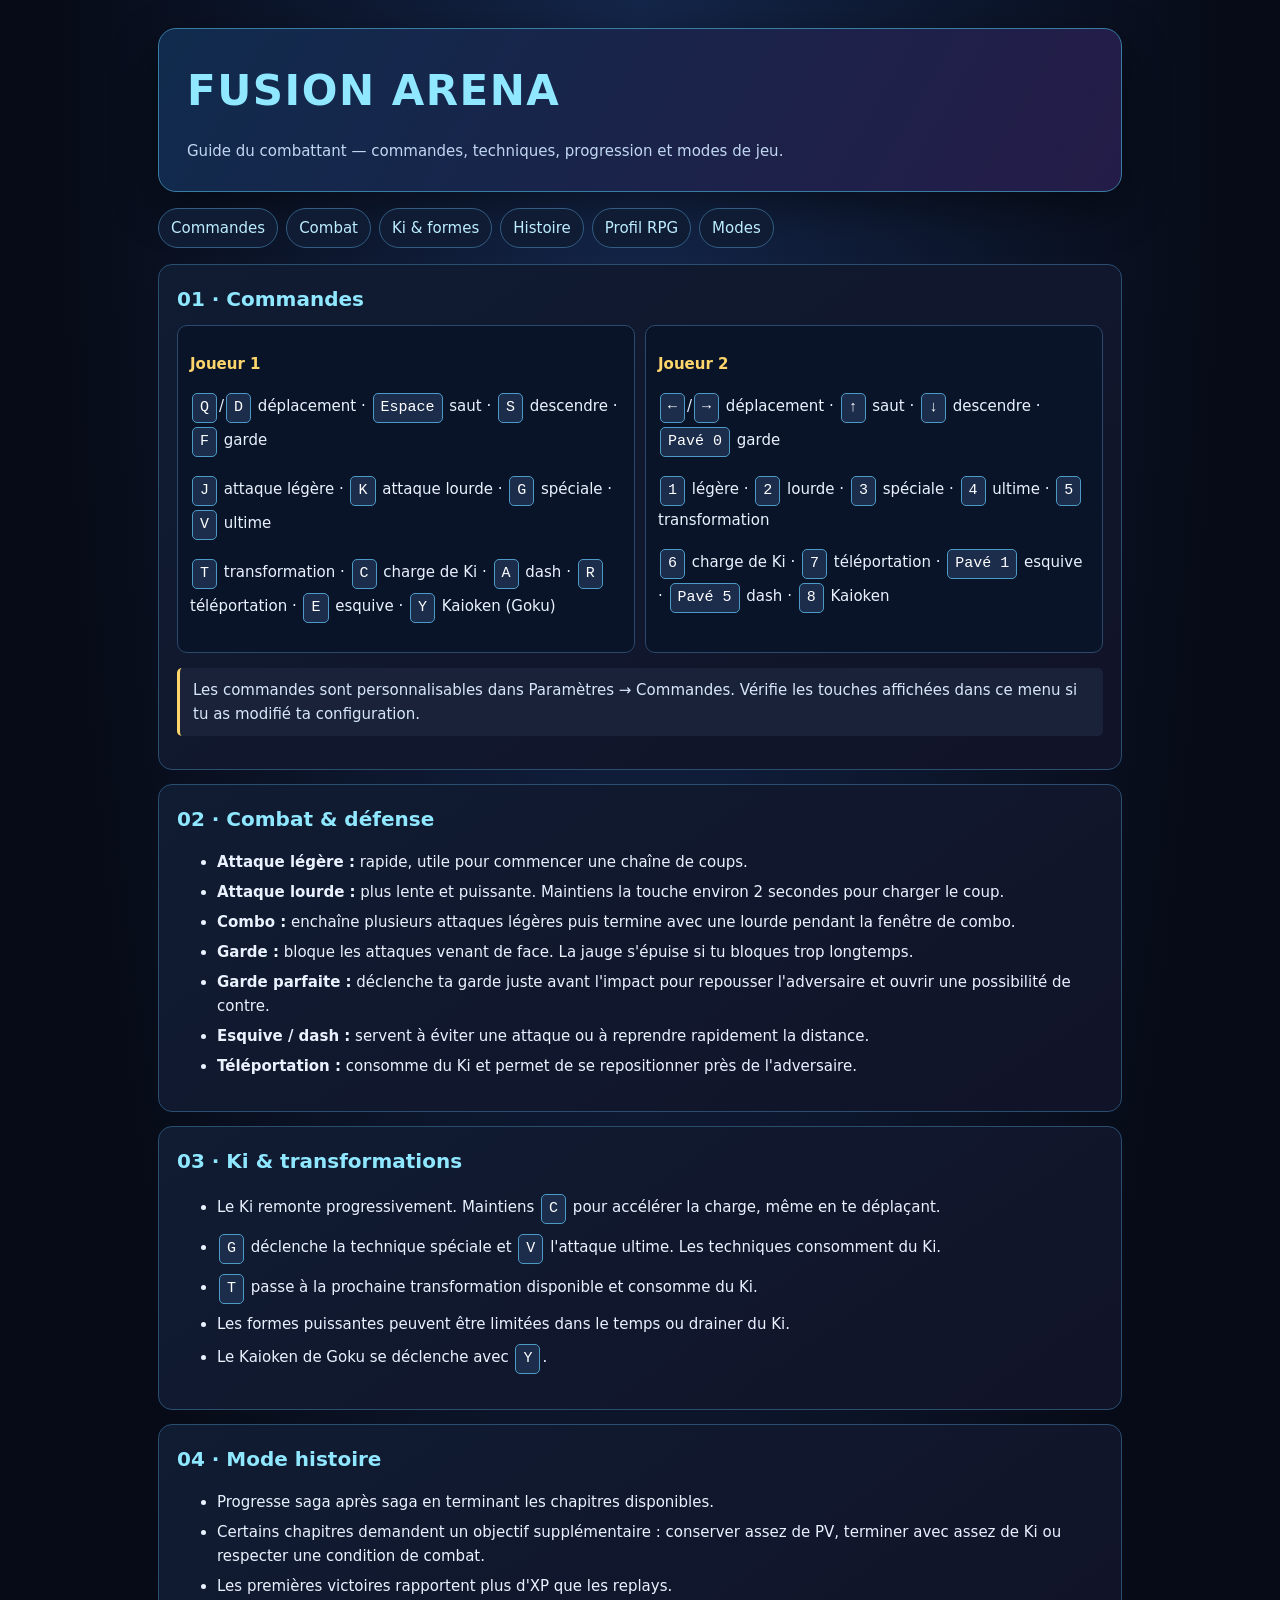
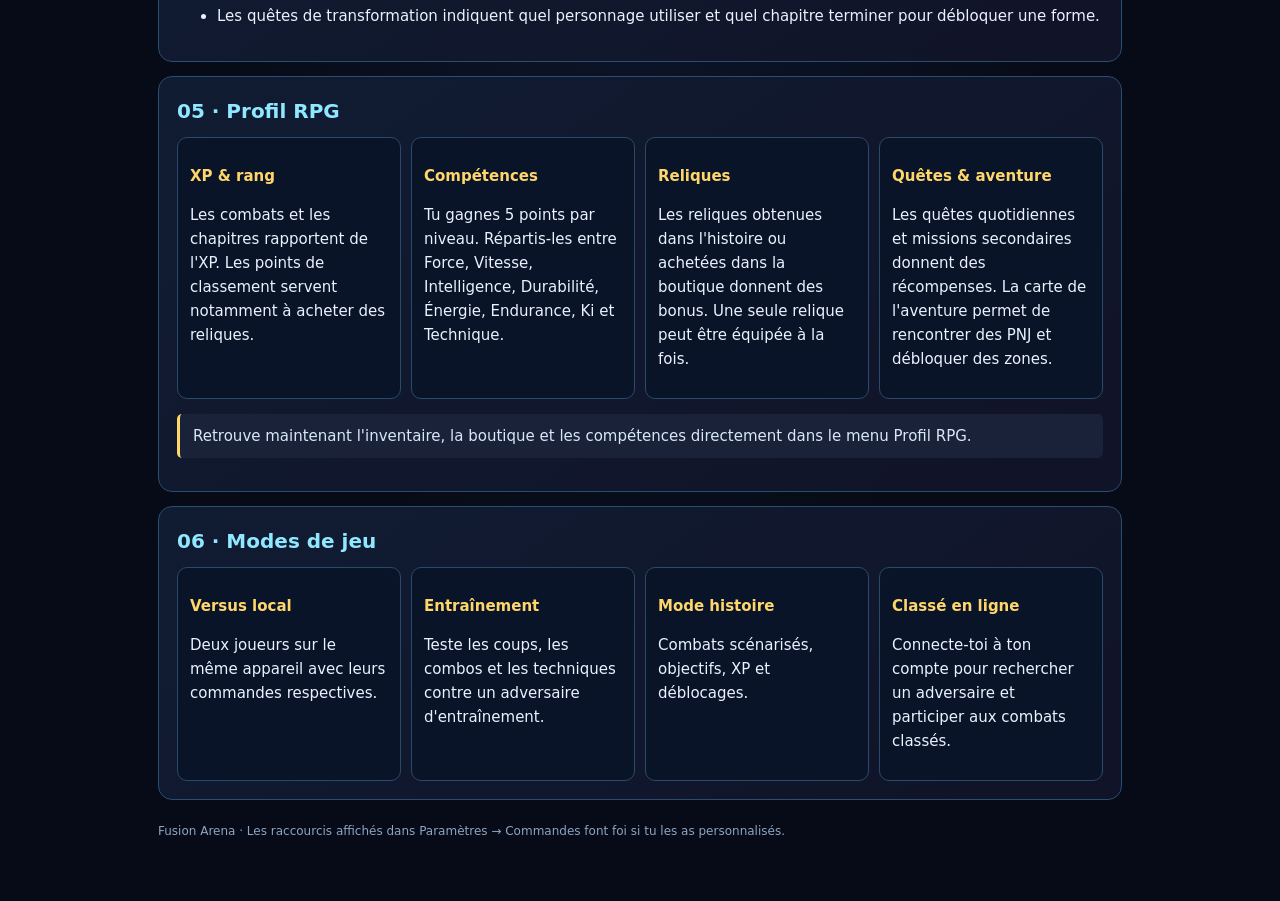
==== commit 748135ba: "Refonte complète du guide de combat" ====
--- a/guide.html
+++ b/guide.html
@@ -1,11 +1,11 @@
-<!doctype html><html lang="fr"><head><meta charset="utf-8"><meta name="viewport" content="width=device-width,initial-scale=1"><title>Fusion Arena — Guide de combat</title><style>
-*{box-sizing:border-box}body{margin:0;background:#07070f;color:#e8ecff;font:15px/1.55 system-ui,sans-serif}main{max-width:1100px;margin:auto;padding:24px}h1{color:#00c8ff;letter-spacing:1.5px;margin-bottom:4px}h2{color:#8fe8ff;margin:0 0 8px}h3{color:#ffd66b;margin:14px 0 5px}p,li{line-height:1.55}section,.card,article{border:1px solid #17617a;background:#10172a;border-radius:10px;padding:15px;margin:12px 0}.grid{display:grid;grid-template-columns:repeat(auto-fit,minmax(250px,1fr));gap:10px}article{margin:0}article ol{padding-left:22px;margin-bottom:0}article li span{display:block;color:#9eabc8;font-size:13px}.forms{color:#c8d5ed;font-size:13px}kbd{display:inline-block;background:#1d2b49;border:1px solid #00c8ff;border-radius:4px;padding:2px 7px;margin:2px}small,.muted{color:#9eabc8}.stats{font-size:12px;color:#9eabc8;margin:8px 0}.note{border-left:3px solid #ffd66b;padding:8px 12px;background:#151d30}@media(max-width:600px){main{padding:14px}section{padding:12px}}</style></head><body><main>
-<h1>FUSION ARENA — GUIDE DE COMBAT</h1><p class="muted">Guide mis à jour selon les commandes et mécaniques présentes dans la version actuelle du jeu.</p>
-<section><h2>1. Commandes</h2><h3>Joueur 1 — clavier AZERTY + souris</h3><p><kbd>Q</kbd>/<kbd>D</kbd> se déplacer · <kbd>S</kbd> descendre en l’air · <kbd>Espace</kbd> sauter · <kbd>F</kbd> garde · <kbd>G</kbd> spéciale · <kbd>V</kbd> ultime · <kbd>T</kbd> transformation · <kbd>C</kbd> charger le Ki · <kbd>R</kbd> téléportation · <kbd>E</kbd> esquive · <kbd>A</kbd> dash · <kbd>Y</kbd> Kaioken (Goku).</p><p><kbd>Clic gauche</kbd> attaque légère · <kbd>Clic droit</kbd> attaque lourde (maintenir environ 2 secondes pour charger le coup).</p><h3>Joueur 2</h3><p><kbd>←</kbd>/<kbd>→</kbd> déplacement · <kbd>↓</kbd> descendre · <kbd>↑</kbd> sauter · <kbd>Pavé 0</kbd> garde · <kbd>1</kbd> légère · <kbd>2</kbd> lourde · <kbd>3</kbd> spéciale · <kbd>4</kbd> ultime · <kbd>5</kbd> transformation · <kbd>6</kbd> charge de Ki · <kbd>7</kbd> téléportation · <kbd>Pavé 1</kbd> esquive · <kbd>Pavé 5</kbd> dash · <kbd>8</kbd> Kaioken.</p><p class="note">Les commandes clavier peuvent être modifiées dans <b>Paramètres → Commandes</b>. Les clics gauche/droit sont les attaques souris du joueur 1.</p></section>
-<section><h2>2. Déplacements et défense</h2><ul><li><b>Courir :</b> maintiens Q ou D ; la vitesse augmente après un court moment. En l’air, le contrôle horizontal est plus limité.</li><li><b>Dash (A) :</b> accélération rapide dans la direction maintenue ; sans direction, il suit ton orientation. Le dash aérien est limité à un par saut et possède un délai de récupération.</li><li><b>Esquive (E) :</b> déplacement bref avec invulnérabilité temporaire et temps de recharge.</li><li><b>Téléportation (R) :</b> coûte 10 Ki et place le personnage à distance de l’adversaire, sans apparaître sur lui. Elle partage un délai de récupération avec l’esquive.</li><li><b>Garde (F) :</b> bloque les attaques venant de face. La jauge de garde s’use si tu bloques trop longtemps ; une garde brisée te laisse vulnérable.</li><li><b>Garde parfaite :</b> déclenche la garde juste avant l’impact pour repousser l’adversaire et ouvrir une fenêtre de contre.</li><li><b>Saut :</b> deux impulsions sont possibles avant de retoucher le sol. Maintenir le saut pendant la montée modifie la hauteur ; maintenir bas en l’air accélère la descente.</li></ul></section>
-<section><h2>3. Attaques et combos</h2><ul><li><b>Attaque légère (clic gauche) :</b> attaque rapide. Plusieurs légères peuvent s’enchaîner dans une fenêtre de combo.</li><li><b>Attaque lourde (clic droit) :</b> frappe plus lente et puissante. Maintiens-la environ 2 secondes pour charger une attaque lourde renforcée.</li><li><b>Finisher :</b> après au moins deux attaques légères réussies, utilise le clic droit pendant la fenêtre de combo pour terminer avec une attaque lourde renforcée. Une spéciale peut aussi profiter d’un bonus de chaîne.</li><li><b>Limite :</b> une chaîne est limitée à 10 attaques de base avant réinitialisation.</li><li><b>Interrompre un ultime :</b> une attaque lourde chargée peut interrompre un ultime adverse si elle touche pendant son exécution.</li></ul></section>
-<section><h2>4. Ki et transformations</h2><ul><li>Le Ki se régénère lentement au fil du combat. <kbd>C</kbd> accélère la charge lorsque tu es au sol, même en te déplaçant.</li><li><kbd>G</kbd> lance la technique spéciale ; <kbd>V</kbd> lance l’ultime. Chaque technique consomme du Ki et son coût dépend du personnage et de sa forme.</li><li><kbd>T</kbd> coûte 50 Ki et passe à la forme suivante disponible. Les transformations ont une durée limitée ; certaines formes puissantes drainent aussi du Ki pendant leur maintien.</li><li>En histoire, certaines transformations sont débloquées en terminant des chapitres avec le personnage concerné. Consulte « Quêtes de transformation ».</li><li>Le Kaioken de Goku se déclenche avec <kbd>Y</kbd> ; les paliers augmentent la puissance mais peuvent provoquer une surcharge.</li></ul></section>
-<section><h2>5. Mode histoire et objectifs</h2><ul><li>Les sagas et chapitres se débloquent progressivement. Les chapitres bonus sont facultatifs lorsqu’ils sont indiqués comme tels.</li><li>Un chapitre de combat peut imposer un objectif en plus de la victoire : conserver un pourcentage de PV, terminer avec assez de Ki, ou gagner avant une limite de temps restante.</li><li>La victoire seule ne valide pas le chapitre si l’objectif obligatoire n’est pas rempli. Le menu affiche la condition avant le choix du personnage.</li><li>Les premières victoires rapportent davantage d’XP ; rejouer un chapitre rapporte une récompense réduite.</li><li>Les transformations de l’histoire sont liées au personnage utilisé : choisis le bon combattant pour valider sa quête.</li></ul></section>
-<section><h2>6. Modes, progression et classement</h2><div class="grid"><article><h3>Versus local</h3><p>Deux joueurs sur le même appareil, avec les commandes P1 et P2.</p></article><article><h3>Entraînement</h3><p>L’adversaire sert de mannequin ; ses PV sont restaurés pendant l’entraînement. Un compteur affiche les dégâts, le meilleur coup et les combos réussis. Enchaîne les clics gauches, puis termine avec le clic droit ; maintiens le clic droit environ 2 secondes pour charger l’attaque lourde.</p></article><article><h3>Mode histoire</h3><p>Combats scénarisés, objectifs obligatoires, XP et déblocages.</p></article><article><h3>Combats classés en ligne</h3><p>Un compte en ligne est nécessaire. Le classement mondial affiche les points et rangs des combats classés ; le niveau affiché vient de l’XP de progression.</p></article></div><p>Le niveau augmente avec l’XP. Le rang local affiché dans les statistiques et le classement mondial en ligne sont deux progressions distinctes.</p><p class="note">Les combats en ligne classés et les victoires locales ne donnent pas les mêmes points. Une victoire locale ne rapporte pas de points au classement mondial.</p></section>
-<section><h2>7. Les huit statistiques</h2><ul><li><b>Force :</b> influence les dégâts des attaques physiques.</li><li><b>Vitesse :</b> influence les déplacements.</li><li><b>Intelligence :</b> influence le comportement de l’IA lorsqu’elle contrôle le personnage.</li><li><b>Durabilité :</b> influence la résistance et les PV.</li><li><b>Énergie :</b> contribue à la puissance des techniques d’énergie.</li><li><b>Endurance :</b> intervient notamment dans le Kaioken.</li><li><b>Ki :</b> intervient dans la gestion et la régénération du Ki.</li><li><b>Technique :</b> influence certains effets et bonus des attaques au contact.</li></ul><p class="muted">Les formes et les capacités propres à chaque combattant peuvent modifier ces valeurs en combat.</p></section>
-<h2>Roster — 52 combattants</h2><div class="grid"><article><h2>Gogeta</h2><p class='forms'><b>Formes :</b> Base · Super Saiyan · Super Saiyan Blue</p><p class='stats'>Force 90 · Vitesse 92 · Intelligence 80 · Durabilité 72 · Énergie 94 · Endurance 84 · Ki 92 · Technique 94</p><ol><li><b>Soul Punisher</b><span>Ki de base : 25 · Puissance : 20</span></li><li><b>Big Bang Kamehameha</b><span>Ki de base : 32 · Puissance : 24</span></li><li><b>Stardust Breaker</b><span>Ki de base : 100 · Puissance : 58</span></li><li><b>Punisher Drive</b><span>Ki de base : 25 · Puissance : 8</span></li></ol></article><article><h2>Vegetto</h2><p class='forms'><b>Formes :</b> Base · Super Saiyan · Super Saiyan Blue</p><p class='stats'>Force 88 · Vitesse 88 · Intelligence 84 · Durabilité 80 · Énergie 92 · Endurance 86 · Ki 94 · Technique 94</p><ol><li><b>Spirit Sword</b><span>Ki de base : 24 · Puissance : 19</span></li><li><b>Big Bang Attack</b><span>Ki de base : 22 · Puissance : 16</span></li><li><b>Final Kamehameha</b><span>Ki de base : 95 · Puissance : 55</span></li></ol></article><article><h2>Goku</h2><p class='forms'><b>Formes :</b> Base · Super Saiyan · Super Saiyan 2 · Super Saiyan 3 · Super Saiyan God · Super Saiyan Blue · Ultra Instinct · Ultra Instinct maîtrisé</p><p class='stats'>Force 84 · Vitesse 90 · Intelligence 76 · Durabilité 80 · Énergie 92 · Endurance 90 · Ki 96 · Technique 92</p><ol><li><b>Kamehameha</b><span>Ki de base : 25 · Puissance : 18</span></li><li><b>Dragon Fist</b><span>Ki de base : 30 · Puissance : 22</span></li><li><b>Genkidama</b><span>Ki de base : 100 · Puissance : 60</span></li></ol></article><article><h2>Vegeta</h2><p class='forms'><b>Formes :</b> Base · Super Saiyan · Super Saiyan 2 · Super Saiyan God · Super Saiyan Blue · Blue Evolution · Ultra Ego</p><p class='stats'>Force 88 · Vitesse 80 · Intelligence 72 · Durabilité 76 · Énergie 90 · Endurance 80 · Ki 84 · Technique 84</p><ol><li><b>Galick Gun</b><span>Ki de base : 28 · Puissance : 20</span></li><li><b>Big Bang Attack</b><span>Ki de base : 22 · Puissance : 16</span></li><li><b>Final Flash</b><span>Ki de base : 90 · Puissance : 52</span></li></ol></article><article><h2>Broly</h2><p class='forms'><b>Formes :</b> Base · Super Saiyan · Super Saiyan Full Power</p><p class='stats'>Force 98 · Vitesse 24 · Intelligence 20 · Durabilité 96 · Énergie 84 · Endurance 98 · Ki 70 · Technique 24</p><ol><li><b>Eraser Cannon</b><span>Ki de base : 28 · Puissance : 22</span></li><li><b>Gigantic Roar</b><span>Ki de base : 30 · Puissance : 24</span></li><li><b>Gigantic Meteor</b><span>Ki de base : 100 · Puissance : 62</span></li><li><b>Gigantic Charge</b><span>Ki de base : 30 · Puissance : 40</span></li></ol></article><article><h2>Gohan Beast</h2><p class='forms'><b>Formes :</b> Base · Super Saiyan · Ultimate · Beast</p><p class='stats'>Force 92 · Vitesse 88 · Intelligence 80 · Durabilité 84 · Énergie 94 · Endurance 86 · Ki 88 · Technique 86</p><ol><li><b>Light Cannon</b><span>Ki de base : 25 · Puissance : 19</span></li><li><b>Makankosappo</b><span>Ki de base : 35 · Puissance : 26</span></li><li><b>Beast Kamehameha</b><span>Ki de base : 95 · Puissance : 56</span></li></ol></article><article><h2>Freezer</h2><p class='forms'><b>Formes :</b> Première forme · Deuxième forme · Troisième forme · Forme finale · Golden Freezer · Black Freezer</p><p class='stats'>Force 68 · Vitesse 80 · Intelligence 88 · Durabilité 64 · Énergie 86 · Endurance 56 · Ki 76 · Technique 86</p><ol><li><b>Death Beam</b><span>Ki de base : 20 · Puissance : 17</span></li><li><b>Death Ball</b><span>Ki de base : 34 · Puissance : 26</span></li><li><b>Supernova</b><span>Ki de base : 100 · Puissance : 60</span></li><li><b>Death Saucer</b><span>Ki de base : 30 · Puissance : 24</span></li></ol></article><article><h2>Trunks</h2><p class='forms'><b>Formes :</b> Base · Super Saiyan · Super Saiyan Rage</p><p class='stats'>Force 76 · Vitesse 84 · Intelligence 80 · Durabilité 60 · Énergie 76 · Endurance 70 · Ki 72 · Technique 88</p><ol><li><b>Burning Attack</b><span>Ki de base : 26 · Puissance : 20</span></li><li><b>Sword Slash</b><span>Ki de base : 24 · Puissance : 22</span></li><li><b>Finish Buster</b><span>Ki de base : 95 · Puissance : 55</span></li></ol></article><article><h2>Piccolo</h2><p class='forms'><b>Formes :</b> Base · Piccolo Orange</p><p class='stats'>Force 64 · Vitesse 60 · Intelligence 96 · Durabilité 68 · Énergie 80 · Endurance 80 · Ki 68 · Technique 84</p><ol><li><b>Masenko</b><span>Ki de base : 25 · Puissance : 19</span></li><li><b>Hellzone Grenade</b><span>Ki de base : 32 · Puissance : 24</span></li><li><b>Special Beam Cannon</b><span>Ki de base : 95 · Puissance : 56</span></li></ol></article><article><h2>Cell</h2><p class='forms'><b>Formes :</b> Parfait · Cell Max</p><p class='stats'>Force 80 · Vitesse 64 · Intelligence 70 · Durabilité 92 · Énergie 84 · Endurance 88 · Ki 84 · Technique 70</p><ol><li><b>Kamehameha</b><span>Ki de base : 26 · Puissance : 19</span></li><li><b>Solar Kamehameha</b><span>Ki de base : 34 · Puissance : 27</span></li><li><b>Perfect Kamehameha</b><span>Ki de base : 100 · Puissance : 58</span></li></ol></article><article><h2>Beerus</h2><p class='forms'><b>Formes :</b> Base · Destruction</p><p class='stats'>Force 96 · Vitesse 96 · Intelligence 76 · Durabilité 84 · Énergie 98 · Endurance 94 · Ki 92 · Technique 76</p><ol><li><b>Hakai Sphere</b><span>Ki de base : 26 · Puissance : 22</span></li><li><b>Destruction Wave</b><span>Ki de base : 32 · Puissance : 26</span></li><li><b>Sphere of Destruction</b><span>Ki de base : 100 · Puissance : 60</span></li></ol></article><article><h2>Jiren</h2><p class='forms'><b>Formes :</b> Base · Full Power</p><p class='stats'>Force 94 · Vitesse 80 · Intelligence 60 · Durabilité 98 · Énergie 90 · Endurance 96 · Ki 80 · Technique 72</p><ol><li><b>Power Impact</b><span>Ki de base : 26 · Puissance : 22</span></li><li><b>Burning Beam</b><span>Ki de base : 34 · Puissance : 27</span></li><li><b>Impact ultime</b><span>Ki de base : 100 · Puissance : 62</span></li></ol></article><article><h2>Gotenks</h2><p class='forms'><b>Formes :</b> Base · Super Saiyan · Super Saiyan 3</p><p class='stats'>Force 72 · Vitesse 86 · Intelligence 40 · Durabilité 56 · Énergie 84 · Endurance 60 · Ki 80 · Technique 60</p><ol><li><b>Die Die Missile Barrage</b><span>Ki de base : 22 · Puissance : 16</span></li><li><b>Galactic Donuts</b><span>Ki de base : 30 · Puissance : 24</span></li><li><b>Super Ghost Kamikaze Attack</b><span>Ki de base : 95 · Puissance : 56</span></li></ol></article><article><h2>Majin Buu</h2><p class='forms'><b>Formes :</b> Majin Buu · Super Buu · Kid Buu</p><p class='stats'>Force 76 · Vitesse 56 · Intelligence 20 · Durabilité 94 · Énergie 80 · Endurance 98 · Ki 76 · Technique 20</p><ol><li><b>Candy Beam</b><span>Ki de base : 24 · Puissance : 18</span></li><li><b>Vanishing Ball</b><span>Ki de base : 32 · Puissance : 26</span></li><li><b>Planet Burst</b><span>Ki de base : 100 · Puissance : 60</span></li></ol></article><article><h2>Hit</h2><p class='forms'><b>Formes :</b> Base · Pure Progress</p><p class='stats'>Force 80 · Vitesse 94 · Intelligence 92 · Durabilité 60 · Énergie 76 · Endurance 76 · Ki 72 · Technique 98</p><ol><li><b>Flash Fist</b><span>Ki de base : 22 · Puissance : 18</span></li><li><b>Time Skip</b><span>Ki de base : 26 · Puissance : 21</span></li><li><b>Pure Progress</b><span>Ki de base : 100 · Puissance : 58</span></li></ol></article><article><h2>Goku Black</h2><p class='forms'><b>Formes :</b> Base · Super Saiyan Rosé</p><p class='stats'>Force 86 · Vitesse 88 · Intelligence 84 · Durabilité 72 · Énergie 90 · Endurance 84 · Ki 88 · Technique 90</p><ol><li><b>Divine Blade</b><span>Ki de base : 26 · Puissance : 21</span></li><li><b>Dark Kamehameha</b><span>Ki de base : 30 · Puissance : 24</span></li><li><b>Judgment Flash</b><span>Ki de base : 100 · Puissance : 58</span></li></ol></article><article><h2>Cooler</h2><p class='forms'><b>Formes :</b> Cooler Final · Metal Cooler</p><p class='stats'>Force 76 · Vitesse 84 · Intelligence 80 · Durabilité 76 · Énergie 88 · Endurance 70 · Ki 80 · Technique 80</p><ol><li><b>Death Flash</b><span>Ki de base : 22 · Puissance : 18</span></li><li><b>Nova Chariot</b><span>Ki de base : 30 · Puissance : 26</span></li><li><b>Supernova Cooler</b><span>Ki de base : 100 · Puissance : 60</span></li></ol></article><article><h2>Bardock</h2><p class='forms'><b>Formes :</b> Base · Super Saiyan</p><p class='stats'>Force 72 · Vitesse 76 · Intelligence 56 · Durabilité 64 · Énergie 68 · Endurance 80 · Ki 64 · Technique 72</p><ol><li><b>Riot Javelin</b><span>Ki de base : 26 · Puissance : 20</span></li><li><b>Spirit Breaking Cannon</b><span>Ki de base : 32 · Puissance : 25</span></li><li><b>Final Spirit Cannon</b><span>Ki de base : 100 · Puissance : 58</span></li></ol></article><article><h2>Raditz</h2><p class='forms'><b>Formes :</b> Base</p><p class='stats'>Force 64 · Vitesse 68 · Intelligence 40 · Durabilité 52 · Énergie 60 · Endurance 60 · Ki 52 · Technique 56</p><ol><li><b>Double Sunday</b><span>Ki de base : 24 · Puissance : 18</span></li><li><b>Saturday Crush</b><span>Ki de base : 26 · Puissance : 20</span></li><li><b>Rafale du Saiyan</b><span>Ki de base : 90 · Puissance : 52</span></li></ol></article><article><h2>Nappa</h2><p class='forms'><b>Formes :</b> Base</p><p class='stats'>Force 80 · Vitesse 24 · Intelligence 20 · Durabilité 84 · Énergie 72 · Endurance 76 · Ki 56 · Technique 20</p><ol><li><b>Bomber DX</b><span>Ki de base : 26 · Puissance : 20</span></li><li><b>Cannon Nappa</b><span>Ki de base : 30 · Puissance : 24</span></li><li><b>Volcano Explosion</b><span>Ki de base : 100 · Puissance : 60</span></li></ol></article><article><h2>Ginyu</h2><p class='forms'><b>Formes :</b> Base</p><p class='stats'>Force 76 · Vitesse 72 · Intelligence 68 · Durabilité 68 · Énergie 72 · Endurance 68 · Ki 64 · Technique 76</p><ol><li><b>Milky Cannon</b><span>Ki de base : 24 · Puissance : 18</span></li><li><b>Pose Ginyu</b><span>Ki de base : 30 · Puissance : 24</span></li><li><b>Galactic Rush</b><span>Ki de base : 92 · Puissance : 54</span></li></ol></article><article><h2>Baby Vegeta</h2><p class='forms'><b>Formes :</b> Base · Super Baby 2</p><p class='stats'>Force 88 · Vitesse 76 · Intelligence 72 · Durabilité 82 · Énergie 88 · Endurance 80 · Ki 84 · Technique 76</p><ol><li><b>Revenge Death Ball</b><span>Ki de base : 30 · Puissance : 24</span></li><li><b>Final Flash Revenge</b><span>Ki de base : 38 · Puissance : 30</span></li><li><b>Revenge Death Ball géante</b><span>Ki de base : 100 · Puissance : 60</span></li></ol></article><article><h2>Omega Shenron</h2><p class='forms'><b>Formes :</b> Base · Omega Shenron</p><p class='stats'>Force 98 · Vitesse 72 · Intelligence 76 · Durabilité 98 · Énergie 96 · Endurance 92 · Ki 90 · Technique 80</p><ol><li><b>Dragon Thunder</b><span>Ki de base : 28 · Puissance : 22</span></li><li><b>Negative Karma Ball</b><span>Ki de base : 38 · Puissance : 30</span></li><li><b>Minus Energy Power Ball</b><span>Ki de base : 100 · Puissance : 64</span></li></ol></article><article><h2>Cumber</h2><p class='forms'><b>Formes :</b> Base · Super Saiyan maléfique · Saiyan maléfique libéré</p><p class='stats'>Force 98 · Vitesse 56 · Intelligence 24 · Durabilité 94 · Énergie 84 · Endurance 92 · Ki 76 · Technique 48</p><ol><li><b>Evil Aura Cannon</b><span>Ki de base : 28 · Puissance : 22</span></li><li><b>Saiyan Rampage</b><span>Ki de base : 36 · Puissance : 30</span></li><li><b>Evil Saiyan Meteor</b><span>Ki de base : 100 · Puissance : 62</span></li></ol></article><article><h2>Hearts</h2><p class='forms'><b>Formes :</b> Base · Godslayer</p><p class='stats'>Force 82 · Vitesse 86 · Intelligence 90 · Durabilité 72 · Énergie 94 · Endurance 80 · Ki 92 · Technique 96</p><ol><li><b>Gravity Fist</b><span>Ki de base : 26 · Puissance : 20</span></li><li><b>God Meteor</b><span>Ki de base : 36 · Puissance : 28</span></li><li><b>Universe Seed</b><span>Ki de base : 100 · Puissance : 60</span></li></ol></article><article><h2>Glorio</h2><p class='forms'><b>Formes :</b> Base</p><p class='stats'>Force 56 · Vitesse 82 · Intelligence 88 · Durabilité 52 · Énergie 76 · Endurance 70 · Ki 80 · Technique 92</p><ol><li><b>Demon Ray</b><span>Ki de base : 24 · Puissance : 18</span></li><li><b>Magic Shot</b><span>Ki de base : 28 · Puissance : 22</span></li><li><b>Demon Storm</b><span>Ki de base : 90 · Puissance : 52</span></li></ol></article><article><h2>Gomah</h2><p class='forms'><b>Formes :</b> Base · Roi démoniaque</p><p class='stats'>Force 60 · Vitesse 40 · Intelligence 80 · Durabilité 56 · Énergie 76 · Endurance 64 · Ki 80 · Technique 72</p><ol><li><b>Demon Flame</b><span>Ki de base : 24 · Puissance : 18</span></li><li><b>Dark Magic</b><span>Ki de base : 30 · Puissance : 24</span></li><li><b>Demon King Burst</b><span>Ki de base : 95 · Puissance : 56</span></li></ol></article><article><h2>Tamagami</h2><p class='forms'><b>Formes :</b> Base · Gardien éveillé</p><p class='stats'>Force 82 · Vitesse 68 · Intelligence 80 · Durabilité 92 · Énergie 84 · Endurance 92 · Ki 72 · Technique 84</p><ol><li><b>Guardian Strike</b><span>Ki de base : 26 · Puissance : 20</span></li><li><b>Sacred Beam</b><span>Ki de base : 30 · Puissance : 24</span></li><li><b>Dragon Ball Seal</b><span>Ki de base : 95 · Puissance : 56</span></li></ol></article><article><h2>Xeno Goku</h2><p class='forms'><b>Formes :</b> Base · Super Saiyan 4</p><p class='stats'>Force 90 · Vitesse 88 · Intelligence 80 · Durabilité 84 · Énergie 92 · Endurance 88 · Ki 88 · Technique 86</p><ol><li><b>Xeno Kamehameha</b><span>Ki de base : 26 · Puissance : 20</span></li><li><b>Time Patrol Rush</b><span>Ki de base : 32 · Puissance : 26</span></li><li><b>Super Dragon Fist</b><span>Ki de base : 100 · Puissance : 58</span></li></ol></article><article><h2>Shallot</h2><p class='forms'><b>Formes :</b> Base · Super Saiyan · Super Saiyan God</p><p class='stats'>Force 80 · Vitesse 84 · Intelligence 64 · Durabilité 76 · Énergie 84 · Endurance 80 · Ki 80 · Technique 76</p><ol><li><b>Wild Cannon</b><span>Ki de base : 25 · Puissance : 19</span></li><li><b>Rising Rush</b><span>Ki de base : 30 · Puissance : 24</span></li><li><b>Godly Warrior Strike</b><span>Ki de base : 95 · Puissance : 56</span></li></ol></article><article><h2>Android 17</h2><p class='forms'><b>Formes :</b> Base · Énergie infinie</p><p class='stats'>Force 68 · Vitesse 82 · Intelligence 84 · Durabilité 76 · Énergie 92 · Endurance 98 · Ki 100 · Technique 80</p><ol><li><b>Barrier Blast</b><span>Ki de base : 25 · Puissance : 19</span></li><li><b>Accel Driver</b><span>Ki de base : 32 · Puissance : 25</span></li><li><b>Super Electric Strike</b><span>Ki de base : 95 · Puissance : 55</span></li></ol></article><article><h2>Android 18</h2><p class='forms'><b>Formes :</b> Base · Puissance libérée</p><p class='stats'>Force 64 · Vitesse 88 · Intelligence 88 · Durabilité 68 · Énergie 90 · Endurance 98 · Ki 100 · Technique 86</p><ol><li><b>Destructo Disc</b><span>Ki de base : 26 · Puissance : 20</span></li><li><b>Accel Dance</b><span>Ki de base : 30 · Puissance : 24</span></li><li><b>Infinity Bullet</b><span>Ki de base : 92 · Puissance : 54</span></li></ol></article><article><h2>Krillin</h2><p class='forms'><b>Formes :</b> Base · Potentiel libéré</p><p class='stats'>Force 40 · Vitesse 76 · Intelligence 88 · Durabilité 36 · Énergie 64 · Endurance 72 · Ki 68 · Technique 92</p><ol><li><b>Kienzan</b><span>Ki de base : 24 · Puissance : 18</span></li><li><b>Taiyoken</b><span>Ki de base : 20 · Puissance : 15</span></li><li><b>Kamehameha</b><span>Ki de base : 86 · Puissance : 48</span></li></ol></article><article><h2>Yamcha</h2><p class='forms'><b>Formes :</b> Base · Puissance maximale</p><p class='stats'>Force 52 · Vitesse 80 · Intelligence 68 · Durabilité 44 · Énergie 64 · Endurance 72 · Ki 60 · Technique 80</p><ol><li><b>Rogafufuken</b><span>Ki de base : 24 · Puissance : 18</span></li><li><b>Sokidan</b><span>Ki de base : 28 · Puissance : 22</span></li><li><b>Spirit Ball</b><span>Ki de base : 86 · Puissance : 48</span></li></ol></article><article><h2>Tenshinhan</h2><p class='forms'><b>Formes :</b> Base · Puissance maximale</p><p class='stats'>Force 64 · Vitesse 72 · Intelligence 88 · Durabilité 64 · Énergie 72 · Endurance 80 · Ki 72 · Technique 96</p><ol><li><b>Dodonpa</b><span>Ki de base : 25 · Puissance : 19</span></li><li><b>Kikoho</b><span>Ki de base : 38 · Puissance : 30</span></li><li><b>Shin Kikoho</b><span>Ki de base : 94 · Puissance : 54</span></li></ol></article><article><h2>Muten Roshi</h2><p class='forms'><b>Formes :</b> Normal · Max Power</p><p class='stats'>Force 56 · Vitesse 36 · Intelligence 98 · Durabilité 52 · Énergie 88 · Endurance 76 · Ki 84 · Technique 100</p><ol><li><b>Kamehameha</b><span>Ki de base : 26 · Puissance : 20</span></li><li><b>Drunken Fist</b><span>Ki de base : 28 · Puissance : 22</span></li><li><b>Max Power Kamehameha</b><span>Ki de base : 92 · Puissance : 52</span></li></ol></article><article><h2>Android 16</h2><p class='forms'><b>Formes :</b> Base · Mode combat</p><p class='stats'>Force 84 · Vitesse 24 · Intelligence 40 · Durabilité 98 · Énergie 76 · Endurance 100 · Ki 92 · Technique 48</p><ol><li><b>Rocket Punch</b><span>Ki de base : 28 · Puissance : 22</span></li><li><b>Hell Flash</b><span>Ki de base : 36 · Puissance : 28</span></li><li><b>Final Impact</b><span>Ki de base : 96 · Puissance : 56</span></li></ol></article><article><h2>Kefla</h2><p class='forms'><b>Formes :</b> Base · Super Saiyan · Super Saiyan 2</p><p class='stats'>Force 92 · Vitesse 96 · Intelligence 64 · Durabilité 68 · Énergie 96 · Endurance 88 · Ki 92 · Technique 80</p><ol><li><b>Gigantic Burst</b><span>Ki de base : 28 · Puissance : 22</span></li><li><b>Ray Blast</b><span>Ki de base : 36 · Puissance : 28</span></li><li><b>Gigantic Explosion</b><span>Ki de base : 100 · Puissance : 60</span></li></ol></article><article><h2>Caulifla</h2><p class='forms'><b>Formes :</b> Base · Super Saiyan · Super Saiyan 2</p><p class='stats'>Force 68 · Vitesse 94 · Intelligence 56 · Durabilité 52 · Énergie 76 · Endurance 80 · Ki 72 · Technique 76</p><ol><li><b>Crush Cannon</b><span>Ki de base : 24 · Puissance : 18</span></li><li><b>Energy Fist</b><span>Ki de base : 30 · Puissance : 24</span></li><li><b>Limit Breaker</b><span>Ki de base : 90 · Puissance : 52</span></li></ol></article><article><h2>Kale</h2><p class='forms'><b>Formes :</b> Base · Super Saiyan · Berserk</p><p class='stats'>Force 96 · Vitesse 36 · Intelligence 24 · Durabilité 92 · Énergie 84 · Endurance 96 · Ki 76 · Technique 36</p><ol><li><b>Gigantic Press</b><span>Ki de base : 30 · Puissance : 24</span></li><li><b>Blaster Cannon</b><span>Ki de base : 36 · Puissance : 28</span></li><li><b>Gigantic Burst</b><span>Ki de base : 100 · Puissance : 62</span></li></ol></article><article><h2>Cabba</h2><p class='forms'><b>Formes :</b> Base · Super Saiyan · Super Saiyan 2</p><p class='stats'>Force 64 · Vitesse 80 · Intelligence 64 · Durabilité 56 · Énergie 72 · Endurance 76 · Ki 68 · Technique 76</p><ol><li><b>Galick Cannon</b><span>Ki de base : 24 · Puissance : 18</span></li><li><b>Energy Blast</b><span>Ki de base : 28 · Puissance : 22</span></li><li><b>Final Impact</b><span>Ki de base : 88 · Puissance : 50</span></li></ol></article><article><h2>Toppo</h2><p class='forms'><b>Formes :</b> Base · Dieu de la destruction</p><p class='stats'>Force 88 · Vitesse 44 · Intelligence 72 · Durabilité 96 · Énergie 96 · Endurance 92 · Ki 88 · Technique 68</p><ol><li><b>Justice Flash</b><span>Ki de base : 26 · Puissance : 20</span></li><li><b>Justice Crusher</b><span>Ki de base : 34 · Puissance : 26</span></li><li><b>Hakai Burst</b><span>Ki de base : 100 · Puissance : 60</span></li></ol></article><article><h2>Dyspo</h2><p class='forms'><b>Formes :</b> Base · Vitesse maximale</p><p class='stats'>Force 60 · Vitesse 100 · Intelligence 56 · Durabilité 48 · Énergie 68 · Endurance 84 · Ki 64 · Technique 80</p><ol><li><b>Circle Flash</b><span>Ki de base : 24 · Puissance : 18</span></li><li><b>Light Bullet</b><span>Ki de base : 28 · Puissance : 22</span></li><li><b>Super Maximum Light Speed</b><span>Ki de base : 88 · Puissance : 50</span></li></ol></article><article><h2>Zamasu fusionné</h2><p class='forms'><b>Formes :</b> Base · Corps immortel</p><p class='stats'>Force 92 · Vitesse 68 · Intelligence 92 · Durabilité 96 · Énergie 96 · Endurance 92 · Ki 96 · Technique 88</p><ol><li><b>Divine Wrath</b><span>Ki de base : 28 · Puissance : 22</span></li><li><b>Holy Wrath</b><span>Ki de base : 36 · Puissance : 28</span></li><li><b>Light of Justice</b><span>Ki de base : 100 · Puissance : 62</span></li></ol></article><article><h2>Dabura</h2><p class='forms'><b>Formes :</b> Base · Magie démoniaque</p><p class='stats'>Force 72 · Vitesse 60 · Intelligence 88 · Durabilité 76 · Énergie 84 · Endurance 76 · Ki 84 · Technique 92</p><ol><li><b>Evil Impulse</b><span>Ki de base : 24 · Puissance : 18</span></li><li><b>Stone Spit</b><span>Ki de base : 28 · Puissance : 22</span></li><li><b>Demon Blade</b><span>Ki de base : 92 · Puissance : 52</span></li></ol></article><article><h2>Janemba</h2><p class='forms'><b>Formes :</b> Base · Super Janemba</p><p class='stats'>Force 92 · Vitesse 88 · Intelligence 72 · Durabilité 88 · Énergie 92 · Endurance 84 · Ki 88 · Technique 92</p><ol><li><b>Dimension Sword</b><span>Ki de base : 28 · Puissance : 22</span></li><li><b>Hell Gate</b><span>Ki de base : 36 · Puissance : 28</span></li><li><b>Dimensional Collapse</b><span>Ki de base : 100 · Puissance : 60</span></li></ol></article><article><h2>Moro</h2><p class='forms'><b>Formes :</b> Base · Énergie absorbée · Jeunesse absorbée</p><p class='stats'>Force 92 · Vitesse 56 · Intelligence 98 · Durabilité 92 · Énergie 100 · Endurance 92 · Ki 100 · Technique 96</p><ol><li><b>Energy Drain</b><span>Ki de base : 26 · Puissance : 20</span></li><li><b>Planetary Devourer</b><span>Ki de base : 38 · Puissance : 30</span></li><li><b>Life Absorption</b><span>Ki de base : 100 · Puissance : 62</span></li></ol></article><article><h2>Granolah</h2><p class='forms'><b>Formes :</b> Base · Œil éveillé</p><p class='stats'>Force 88 · Vitesse 92 · Intelligence 96 · Durabilité 56 · Énergie 84 · Endurance 72 · Ki 92 · Technique 100</p><ol><li><b>Precision Shot</b><span>Ki de base : 26 · Puissance : 20</span></li><li><b>Vital Point Attack</b><span>Ki de base : 34 · Puissance : 26</span></li><li><b>Ultimate Shot</b><span>Ki de base : 98 · Puissance : 58</span></li></ol></article><article><h2>Uub</h2><p class='forms'><b>Formes :</b> Base · Énergie éveillée</p><p class='stats'>Force 72 · Vitesse 80 · Intelligence 72 · Durabilité 76 · Énergie 88 · Endurance 84 · Ki 80 · Technique 76</p><ol><li><b>Energy Blast</b><span>Ki de base : 24 · Puissance : 18</span></li><li><b>Power Rush</b><span>Ki de base : 30 · Puissance : 24</span></li><li><b>Majin Spirit Burst</b><span>Ki de base : 90 · Puissance : 52</span></li></ol></article><article><h2>Pan</h2><p class='forms'><b>Formes :</b> Base · Potentiel éveillé</p><p class='stats'>Force 40 · Vitesse 92 · Intelligence 72 · Durabilité 36 · Énergie 60 · Endurance 76 · Ki 56 · Technique 80</p><ol><li><b>Quick Rush</b><span>Ki de base : 22 · Puissance : 16</span></li><li><b>Energy Ball</b><span>Ki de base : 26 · Puissance : 20</span></li><li><b>Maiden Blast</b><span>Ki de base : 82 · Puissance : 44</span></li></ol></article><article><h2>Android 21</h2><p class='forms'><b>Formes :</b> Scientifique · Forme Majin</p><p class='stats'>Force 84 · Vitesse 76 · Intelligence 98 · Durabilité 72 · Énergie 96 · Endurance 84 · Ki 96 · Technique 92</p><ol><li><b>Energy Field</b><span>Ki de base : 26 · Puissance : 20</span></li><li><b>Hungry Beam</b><span>Ki de base : 34 · Puissance : 26</span></li><li><b>Majin Kamehameha</b><span>Ki de base : 98 · Puissance : 58</span></li></ol></article><article><h2>Pikkon</h2><p class='forms'><b>Formes :</b> Base · Flamme du démon</p><p class='stats'>Force 80 · Vitesse 84 · Intelligence 88 · Durabilité 80 · Énergie 84 · Endurance 80 · Ki 80 · Technique 92</p><ol><li><b>Thunder Flash</b><span>Ki de base : 26 · Puissance : 20</span></li><li><b>Hyper Tornado</b><span>Ki de base : 32 · Puissance : 24</span></li><li><b>Flame of Justice</b><span>Ki de base : 94 · Puissance : 54</span></li></ol></article></div><section><h2>Campagnes</h2><p>Dragon Ball, Dragon Ball Z (Saiyans, Namek, Cyborgs/Cell, Majin Buu), Daima, Super, Super Dragon Ball Heroes, GT, AF et Kakumei, ainsi que des histoires personnalisées.</p><p><b>AF et Kakumei sont des continuités de fans</b>, pas des histoires officielles ou canoniques. Les dialogues ajoutés au jeu sont originaux.</p></section><section><h2>Nouveau système de combat et de combos</h2><p><b>Combo léger :</b> enchaîne jusqu’à quatre attaques avec le <kbd>clic gauche</kbd>. Chaque coup réussi augmente légèrement les dégâts. La quatrième frappe projette l’adversaire en l’air.</p><p><b>Finisher :</b> après au moins deux coups légers réussis, utilise le <kbd>clic droit</kbd> pendant la fenêtre de combo pour terminer avec une attaque lourde renforcée. Le spécial <kbd>G</kbd> peut également conclure la chaîne avec un bonus modéré.</p><p><b>Garde parfaite :</b> appuie sur <kbd>F</kbd> juste avant que le coup adverse touche. Une fenêtre très courte permet de repousser l’attaquant, sans subir de dégâts, et de récupérer un peu de Ki. Une garde maintenue trop tôt reste une garde normale.</p><p><b>Conseil d’entraînement :</b> essaie quatre clics gauches enchaînés, puis deux clics gauches suivis d’un clic droit chargé. Le compteur de coups affiche les touches réussies.</p><p><small>Les combos demandent de toucher l’adversaire : les coups bloqués ou esquivés ne prolongent pas la chaîne. Les fenêtres de combo expirent si tu attends trop longtemps.</small></p></section><section><h2>Mode Histoire — chapitres, personnages et XP</h2><ul><li>Chaque campagne principale comporte désormais au moins <b>8 chapitres</b>, répartis en sous-arcs.</li><li>Avant un combat, choisis un personnage disponible dans l’arc. La liste est limitée aux combattants associés à cette histoire.</li><li>Chaque chapitre affiche une condition obligatoire : conserver un minimum de vie, gagner avec du temps restant, garder assez de Ki ou terminer sans être touché. Certains chapitres combinent plusieurs conditions.</li><li>Gagner le duel sans remplir l’objectif ne valide pas le chapitre et ne débloque pas la suite : il faut réussir les deux.</li><li>Les chapitres plus difficiles rapportent davantage d’XP. La première victoire donne la récompense complète ; rejouer un chapitre déjà validé ne rapporte qu’environ 12 % de l’XP normale.</li><li>Les progrès et l’XP restent enregistrés dans la sauvegarde locale du navigateur. Ne supprime pas les données du site si tu veux les conserver.</li></ul></section></main></body></html>+<!doctype html><html lang="fr"><head><meta charset="utf-8"><meta name="viewport" content="width=device-width,initial-scale=1"><title>Fusion Arena — Guide</title><style>
+*{box-sizing:border-box}body{margin:0;background:radial-gradient(ellipse at top,#14264a,#070b17 65%);color:#eaf2ff;font:15px/1.6 system-ui,sans-serif}main{max-width:1000px;margin:auto;padding:28px 18px 60px}header{padding:28px;border:1px solid #397ca4;border-radius:18px;background:linear-gradient(120deg,#102b4d,#241c48);box-shadow:0 15px 45px #0007}h1{margin:0;color:#8fe8ff;letter-spacing:1.5px;font-size:clamp(25px,5vw,42px)}header p{color:#c1d7f1;margin-bottom:0}.nav{display:flex;gap:8px;flex-wrap:wrap;margin:16px 0}.nav a{color:#bcecff;text-decoration:none;padding:7px 12px;border:1px solid #315d83;border-radius:30px;background:#101c33}.nav a:hover{background:#16476a}section{margin:14px 0;padding:18px;border:1px solid #294e70;border-radius:14px;background:linear-gradient(145deg,#101c32,#111328)}h2{margin:0 0 10px;color:#8fe8ff;font-size:20px}h3{margin:14px 0 5px;color:#ffd66b;font-size:15px}.grid{display:grid;grid-template-columns:repeat(auto-fit,minmax(220px,1fr));gap:10px}.card{padding:12px;border-radius:10px;background:#0a1428;border:1px solid #2b496a}kbd{display:inline-block;background:#1c2d4c;border:1px solid #4c9bc6;border-radius:5px;padding:2px 7px;margin:2px;color:#fff}li{margin:6px 0}.note{padding:10px 13px;border-left:3px solid #ffd66b;background:#192239;color:#d8e7f8;border-radius:5px}.muted{color:#9db3d0}footer{margin-top:22px;color:#8ca5c3;font-size:12px}@media(max-width:600px){main{padding:14px}section{padding:14px}}
+</style></head><body><main><header><h1>FUSION ARENA</h1><p>Guide du combattant — commandes, techniques, progression et modes de jeu.</p></header>
+<nav class="nav"><a href="#commandes">Commandes</a><a href="#combat">Combat</a><a href="#ki">Ki & formes</a><a href="#histoire">Histoire</a><a href="#rpg">Profil RPG</a><a href="#modes">Modes</a></nav>
+<section id="commandes"><h2>01 · Commandes</h2><div class="grid"><article class="card"><h3>Joueur 1</h3><p><kbd>Q</kbd>/<kbd>D</kbd> déplacement · <kbd>Espace</kbd> saut · <kbd>S</kbd> descendre · <kbd>F</kbd> garde</p><p><kbd>J</kbd> attaque légère · <kbd>K</kbd> attaque lourde · <kbd>G</kbd> spéciale · <kbd>V</kbd> ultime</p><p><kbd>T</kbd> transformation · <kbd>C</kbd> charge de Ki · <kbd>A</kbd> dash · <kbd>R</kbd> téléportation · <kbd>E</kbd> esquive · <kbd>Y</kbd> Kaioken (Goku)</p></article><article class="card"><h3>Joueur 2</h3><p><kbd>←</kbd>/<kbd>→</kbd> déplacement · <kbd>↑</kbd> saut · <kbd>↓</kbd> descendre · <kbd>Pavé 0</kbd> garde</p><p><kbd>1</kbd> légère · <kbd>2</kbd> lourde · <kbd>3</kbd> spéciale · <kbd>4</kbd> ultime · <kbd>5</kbd> transformation</p><p><kbd>6</kbd> charge de Ki · <kbd>7</kbd> téléportation · <kbd>Pavé 1</kbd> esquive · <kbd>Pavé 5</kbd> dash · <kbd>8</kbd> Kaioken</p></article></div><p class="note">Les commandes sont personnalisables dans Paramètres → Commandes. Vérifie les touches affichées dans ce menu si tu as modifié ta configuration.</p></section>
+<section id="combat"><h2>02 · Combat & défense</h2><ul><li><b>Attaque légère :</b> rapide, utile pour commencer une chaîne de coups.</li><li><b>Attaque lourde :</b> plus lente et puissante. Maintiens la touche environ 2 secondes pour charger le coup.</li><li><b>Combo :</b> enchaîne plusieurs attaques légères puis termine avec une lourde pendant la fenêtre de combo.</li><li><b>Garde :</b> bloque les attaques venant de face. La jauge s'épuise si tu bloques trop longtemps.</li><li><b>Garde parfaite :</b> déclenche ta garde juste avant l'impact pour repousser l'adversaire et ouvrir une possibilité de contre.</li><li><b>Esquive / dash :</b> servent à éviter une attaque ou à reprendre rapidement la distance.</li><li><b>Téléportation :</b> consomme du Ki et permet de se repositionner près de l'adversaire.</li></ul></section>
+<section id="ki"><h2>03 · Ki & transformations</h2><ul><li>Le Ki remonte progressivement. Maintiens <kbd>C</kbd> pour accélérer la charge, même en te déplaçant.</li><li><kbd>G</kbd> déclenche la technique spéciale et <kbd>V</kbd> l'attaque ultime. Les techniques consomment du Ki.</li><li><kbd>T</kbd> passe à la prochaine transformation disponible et consomme du Ki.</li><li>Les formes puissantes peuvent être limitées dans le temps ou drainer du Ki.</li><li>Le Kaioken de Goku se déclenche avec <kbd>Y</kbd>.</li></ul></section>
+<section id="histoire"><h2>04 · Mode histoire</h2><ul><li>Progresse saga après saga en terminant les chapitres disponibles.</li><li>Certains chapitres demandent un objectif supplémentaire : conserver assez de PV, terminer avec assez de Ki ou respecter une condition de combat.</li><li>Les premières victoires rapportent plus d'XP que les replays.</li><li>Les quêtes de transformation indiquent quel personnage utiliser et quel chapitre terminer pour débloquer une forme.</li></ul></section>
+<section id="rpg"><h2>05 · Profil RPG</h2><div class="grid"><article class="card"><h3>XP & rang</h3><p>Les combats et les chapitres rapportent de l'XP. Les points de classement servent notamment à acheter des reliques.</p></article><article class="card"><h3>Compétences</h3><p>Tu gagnes 5 points par niveau. Répartis-les entre Force, Vitesse, Intelligence, Durabilité, Énergie, Endurance, Ki et Technique.</p></article><article class="card"><h3>Reliques</h3><p>Les reliques obtenues dans l'histoire ou achetées dans la boutique donnent des bonus. Une seule relique peut être équipée à la fois.</p></article><article class="card"><h3>Quêtes & aventure</h3><p>Les quêtes quotidiennes et missions secondaires donnent des récompenses. La carte de l'aventure permet de rencontrer des PNJ et débloquer des zones.</p></article></div><p class="note">Retrouve maintenant l'inventaire, la boutique et les compétences directement dans le menu Profil RPG.</p></section>
+<section id="modes"><h2>06 · Modes de jeu</h2><div class="grid"><article class="card"><h3>Versus local</h3><p>Deux joueurs sur le même appareil avec leurs commandes respectives.</p></article><article class="card"><h3>Entraînement</h3><p>Teste les coups, les combos et les techniques contre un adversaire d'entraînement.</p></article><article class="card"><h3>Mode histoire</h3><p>Combats scénarisés, objectifs, XP et déblocages.</p></article><article class="card"><h3>Classé en ligne</h3><p>Connecte-toi à ton compte pour rechercher un adversaire et participer aux combats classés.</p></article></div></section>
+<footer>Fusion Arena · Les raccourcis affichés dans Paramètres → Commandes font foi si tu les as personnalisés.</footer></main></body></html>
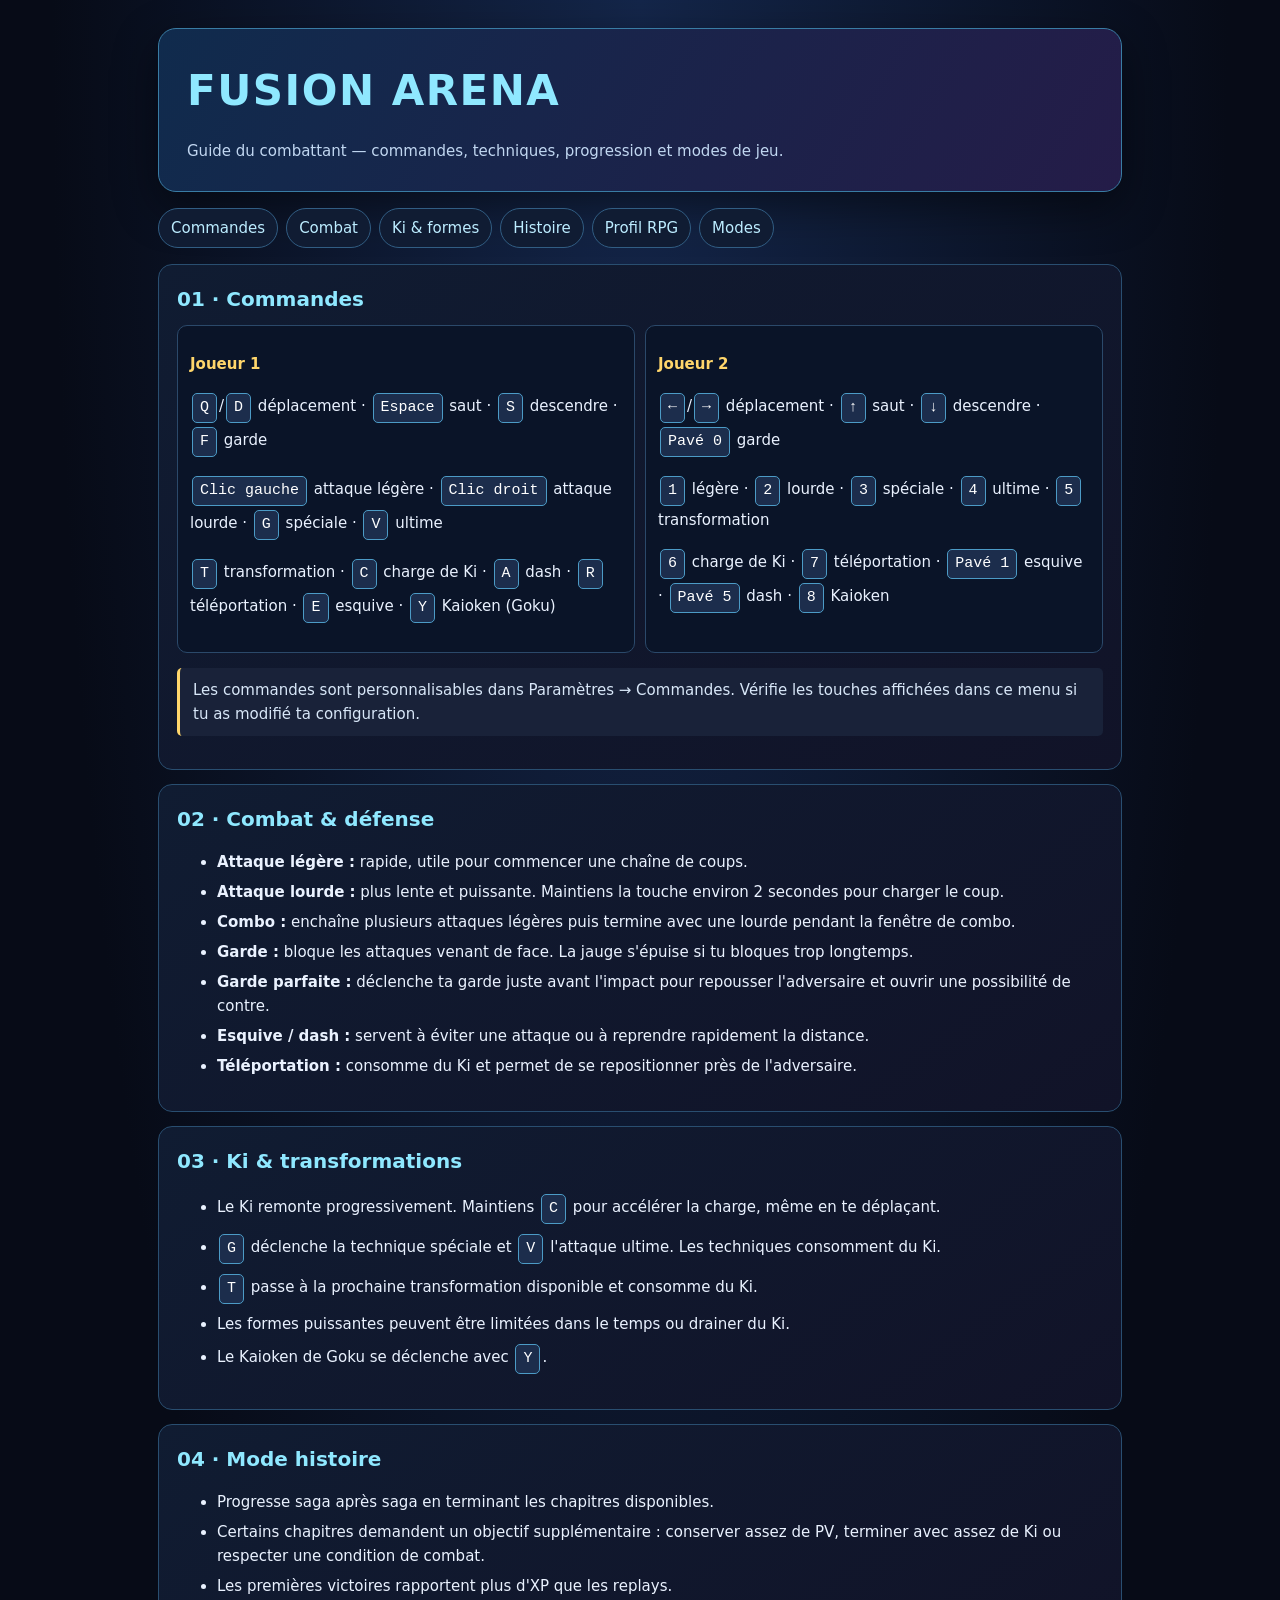
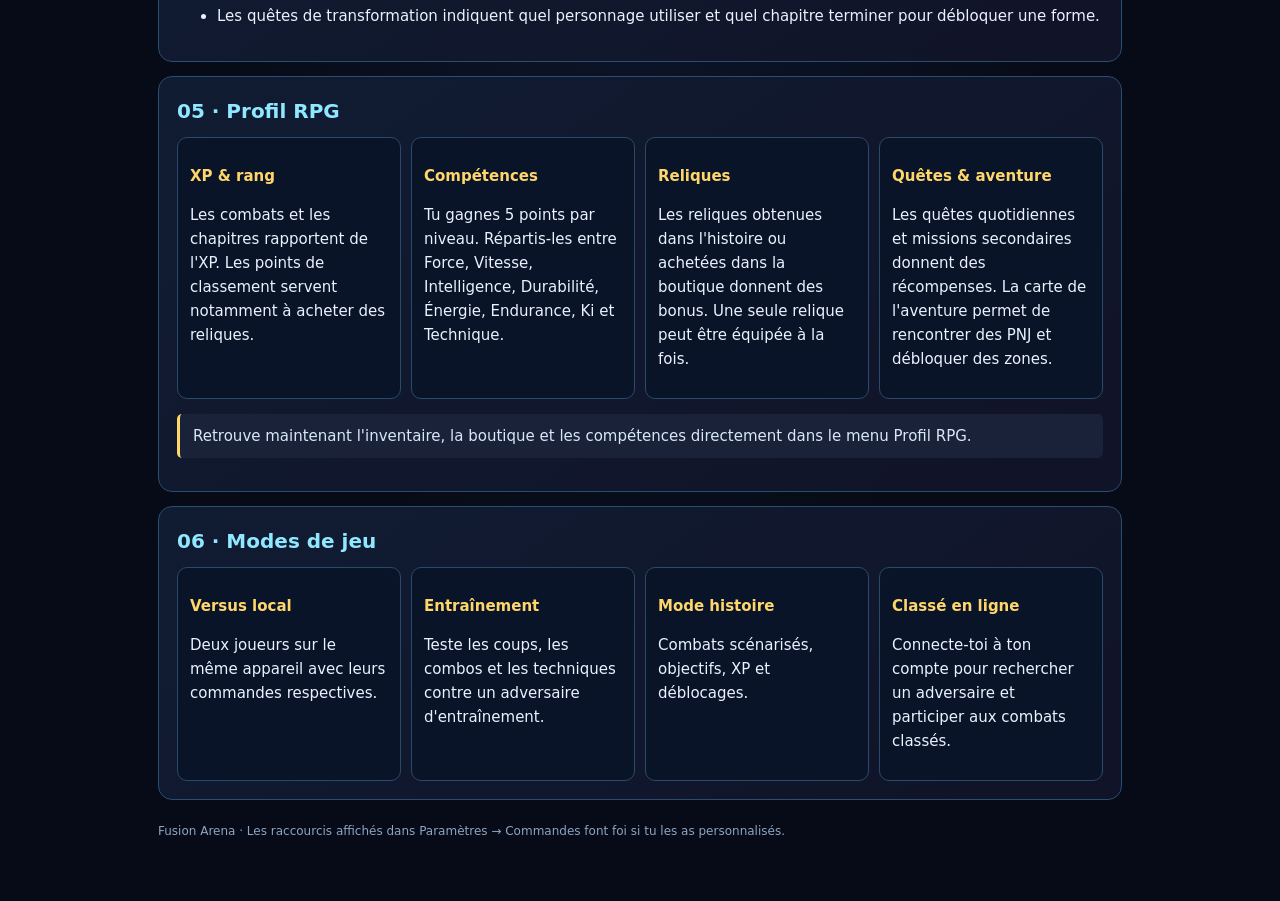
==== commit 2dd66e40: "Aligne le guide sur les commandes réellement actives" ====
--- a/guide.html
+++ b/guide.html
@@ -2,7 +2,7 @@
 *{box-sizing:border-box}body{margin:0;background:radial-gradient(ellipse at top,#14264a,#070b17 65%);color:#eaf2ff;font:15px/1.6 system-ui,sans-serif}main{max-width:1000px;margin:auto;padding:28px 18px 60px}header{padding:28px;border:1px solid #397ca4;border-radius:18px;background:linear-gradient(120deg,#102b4d,#241c48);box-shadow:0 15px 45px #0007}h1{margin:0;color:#8fe8ff;letter-spacing:1.5px;font-size:clamp(25px,5vw,42px)}header p{color:#c1d7f1;margin-bottom:0}.nav{display:flex;gap:8px;flex-wrap:wrap;margin:16px 0}.nav a{color:#bcecff;text-decoration:none;padding:7px 12px;border:1px solid #315d83;border-radius:30px;background:#101c33}.nav a:hover{background:#16476a}section{margin:14px 0;padding:18px;border:1px solid #294e70;border-radius:14px;background:linear-gradient(145deg,#101c32,#111328)}h2{margin:0 0 10px;color:#8fe8ff;font-size:20px}h3{margin:14px 0 5px;color:#ffd66b;font-size:15px}.grid{display:grid;grid-template-columns:repeat(auto-fit,minmax(220px,1fr));gap:10px}.card{padding:12px;border-radius:10px;background:#0a1428;border:1px solid #2b496a}kbd{display:inline-block;background:#1c2d4c;border:1px solid #4c9bc6;border-radius:5px;padding:2px 7px;margin:2px;color:#fff}li{margin:6px 0}.note{padding:10px 13px;border-left:3px solid #ffd66b;background:#192239;color:#d8e7f8;border-radius:5px}.muted{color:#9db3d0}footer{margin-top:22px;color:#8ca5c3;font-size:12px}@media(max-width:600px){main{padding:14px}section{padding:14px}}
 </style></head><body><main><header><h1>FUSION ARENA</h1><p>Guide du combattant — commandes, techniques, progression et modes de jeu.</p></header>
 <nav class="nav"><a href="#commandes">Commandes</a><a href="#combat">Combat</a><a href="#ki">Ki & formes</a><a href="#histoire">Histoire</a><a href="#rpg">Profil RPG</a><a href="#modes">Modes</a></nav>
-<section id="commandes"><h2>01 · Commandes</h2><div class="grid"><article class="card"><h3>Joueur 1</h3><p><kbd>Q</kbd>/<kbd>D</kbd> déplacement · <kbd>Espace</kbd> saut · <kbd>S</kbd> descendre · <kbd>F</kbd> garde</p><p><kbd>J</kbd> attaque légère · <kbd>K</kbd> attaque lourde · <kbd>G</kbd> spéciale · <kbd>V</kbd> ultime</p><p><kbd>T</kbd> transformation · <kbd>C</kbd> charge de Ki · <kbd>A</kbd> dash · <kbd>R</kbd> téléportation · <kbd>E</kbd> esquive · <kbd>Y</kbd> Kaioken (Goku)</p></article><article class="card"><h3>Joueur 2</h3><p><kbd>←</kbd>/<kbd>→</kbd> déplacement · <kbd>↑</kbd> saut · <kbd>↓</kbd> descendre · <kbd>Pavé 0</kbd> garde</p><p><kbd>1</kbd> légère · <kbd>2</kbd> lourde · <kbd>3</kbd> spéciale · <kbd>4</kbd> ultime · <kbd>5</kbd> transformation</p><p><kbd>6</kbd> charge de Ki · <kbd>7</kbd> téléportation · <kbd>Pavé 1</kbd> esquive · <kbd>Pavé 5</kbd> dash · <kbd>8</kbd> Kaioken</p></article></div><p class="note">Les commandes sont personnalisables dans Paramètres → Commandes. Vérifie les touches affichées dans ce menu si tu as modifié ta configuration.</p></section>
+<section id="commandes"><h2>01 · Commandes</h2><div class="grid"><article class="card"><h3>Joueur 1</h3><p><kbd>Q</kbd>/<kbd>D</kbd> déplacement · <kbd>Espace</kbd> saut · <kbd>S</kbd> descendre · <kbd>F</kbd> garde</p><p><kbd>Clic gauche</kbd> attaque légère · <kbd>Clic droit</kbd> attaque lourde · <kbd>G</kbd> spéciale · <kbd>V</kbd> ultime</p><p><kbd>T</kbd> transformation · <kbd>C</kbd> charge de Ki · <kbd>A</kbd> dash · <kbd>R</kbd> téléportation · <kbd>E</kbd> esquive · <kbd>Y</kbd> Kaioken (Goku)</p></article><article class="card"><h3>Joueur 2</h3><p><kbd>←</kbd>/<kbd>→</kbd> déplacement · <kbd>↑</kbd> saut · <kbd>↓</kbd> descendre · <kbd>Pavé 0</kbd> garde</p><p><kbd>1</kbd> légère · <kbd>2</kbd> lourde · <kbd>3</kbd> spéciale · <kbd>4</kbd> ultime · <kbd>5</kbd> transformation</p><p><kbd>6</kbd> charge de Ki · <kbd>7</kbd> téléportation · <kbd>Pavé 1</kbd> esquive · <kbd>Pavé 5</kbd> dash · <kbd>8</kbd> Kaioken</p></article></div><p class="note">Les commandes sont personnalisables dans Paramètres → Commandes. Vérifie les touches affichées dans ce menu si tu as modifié ta configuration.</p></section>
 <section id="combat"><h2>02 · Combat & défense</h2><ul><li><b>Attaque légère :</b> rapide, utile pour commencer une chaîne de coups.</li><li><b>Attaque lourde :</b> plus lente et puissante. Maintiens la touche environ 2 secondes pour charger le coup.</li><li><b>Combo :</b> enchaîne plusieurs attaques légères puis termine avec une lourde pendant la fenêtre de combo.</li><li><b>Garde :</b> bloque les attaques venant de face. La jauge s'épuise si tu bloques trop longtemps.</li><li><b>Garde parfaite :</b> déclenche ta garde juste avant l'impact pour repousser l'adversaire et ouvrir une possibilité de contre.</li><li><b>Esquive / dash :</b> servent à éviter une attaque ou à reprendre rapidement la distance.</li><li><b>Téléportation :</b> consomme du Ki et permet de se repositionner près de l'adversaire.</li></ul></section>
 <section id="ki"><h2>03 · Ki & transformations</h2><ul><li>Le Ki remonte progressivement. Maintiens <kbd>C</kbd> pour accélérer la charge, même en te déplaçant.</li><li><kbd>G</kbd> déclenche la technique spéciale et <kbd>V</kbd> l'attaque ultime. Les techniques consomment du Ki.</li><li><kbd>T</kbd> passe à la prochaine transformation disponible et consomme du Ki.</li><li>Les formes puissantes peuvent être limitées dans le temps ou drainer du Ki.</li><li>Le Kaioken de Goku se déclenche avec <kbd>Y</kbd>.</li></ul></section>
 <section id="histoire"><h2>04 · Mode histoire</h2><ul><li>Progresse saga après saga en terminant les chapitres disponibles.</li><li>Certains chapitres demandent un objectif supplémentaire : conserver assez de PV, terminer avec assez de Ki ou respecter une condition de combat.</li><li>Les premières victoires rapportent plus d'XP que les replays.</li><li>Les quêtes de transformation indiquent quel personnage utiliser et quel chapitre terminer pour débloquer une forme.</li></ul></section>
